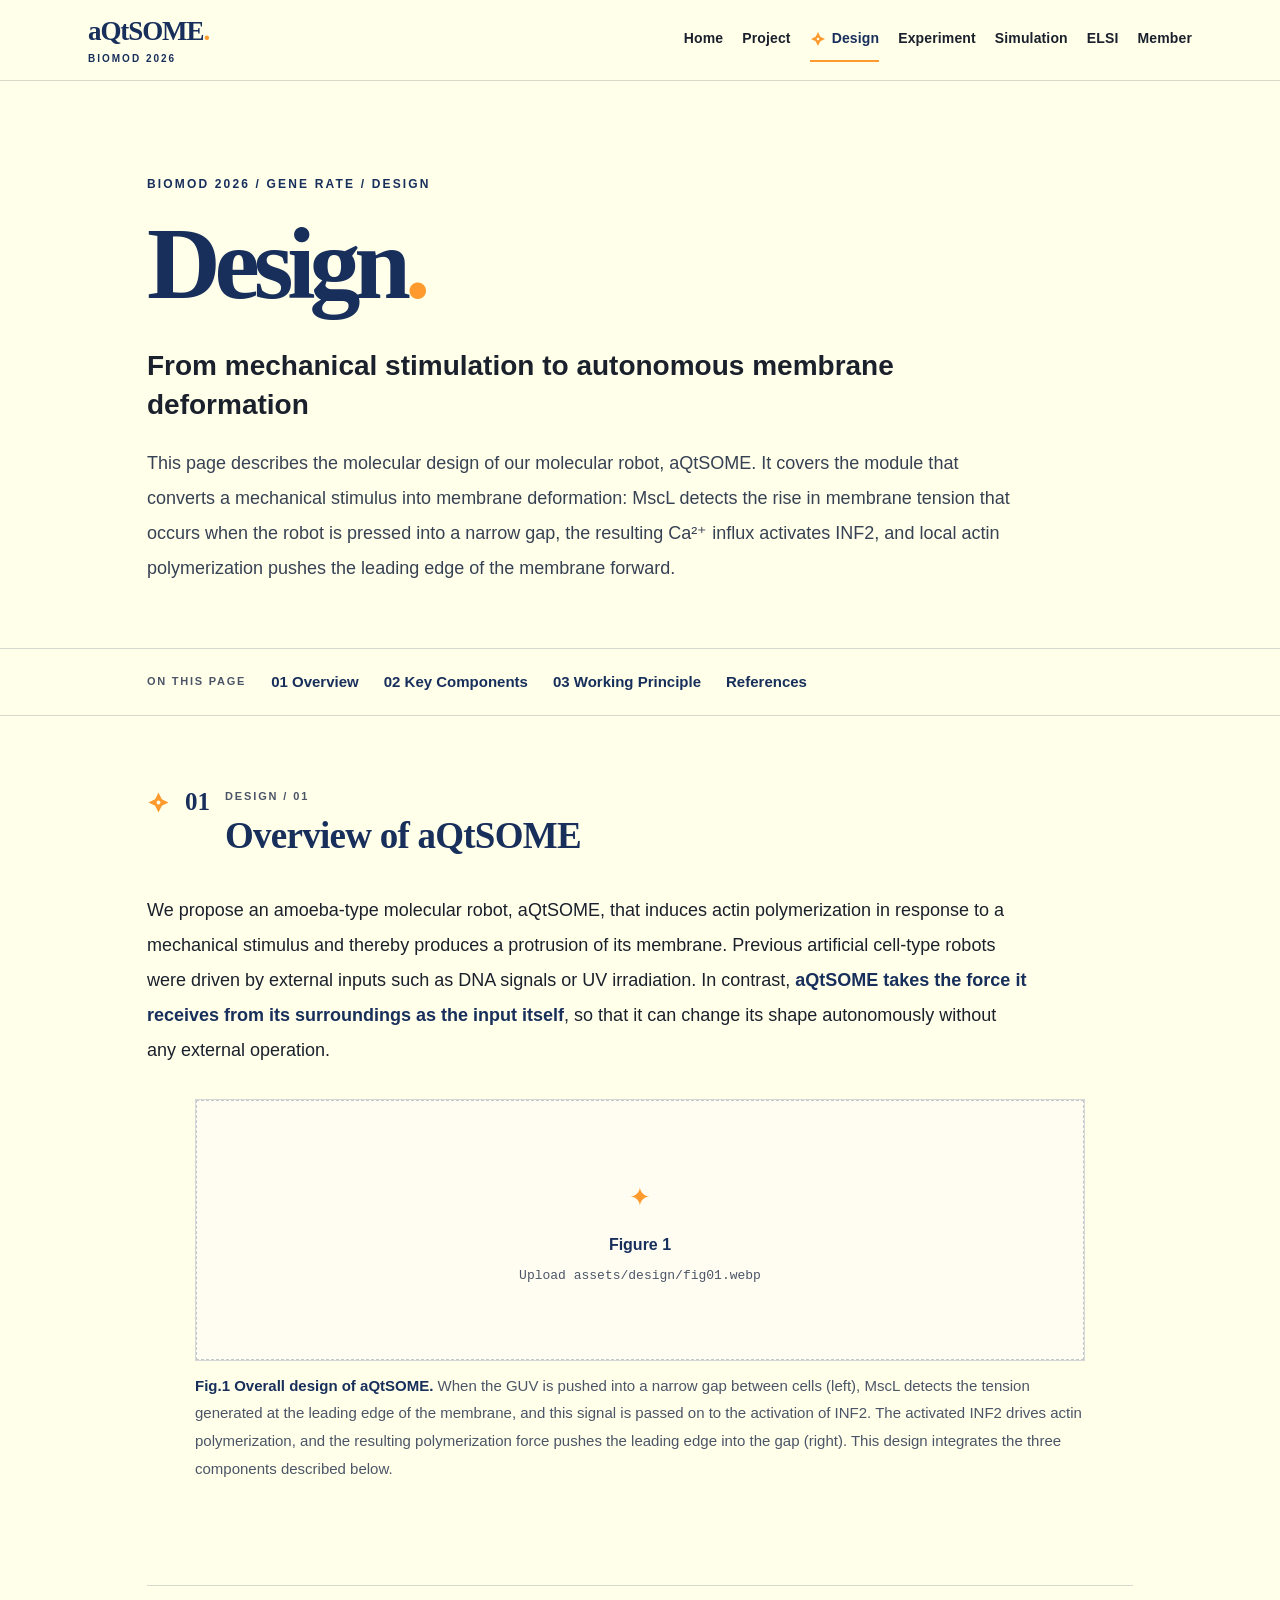
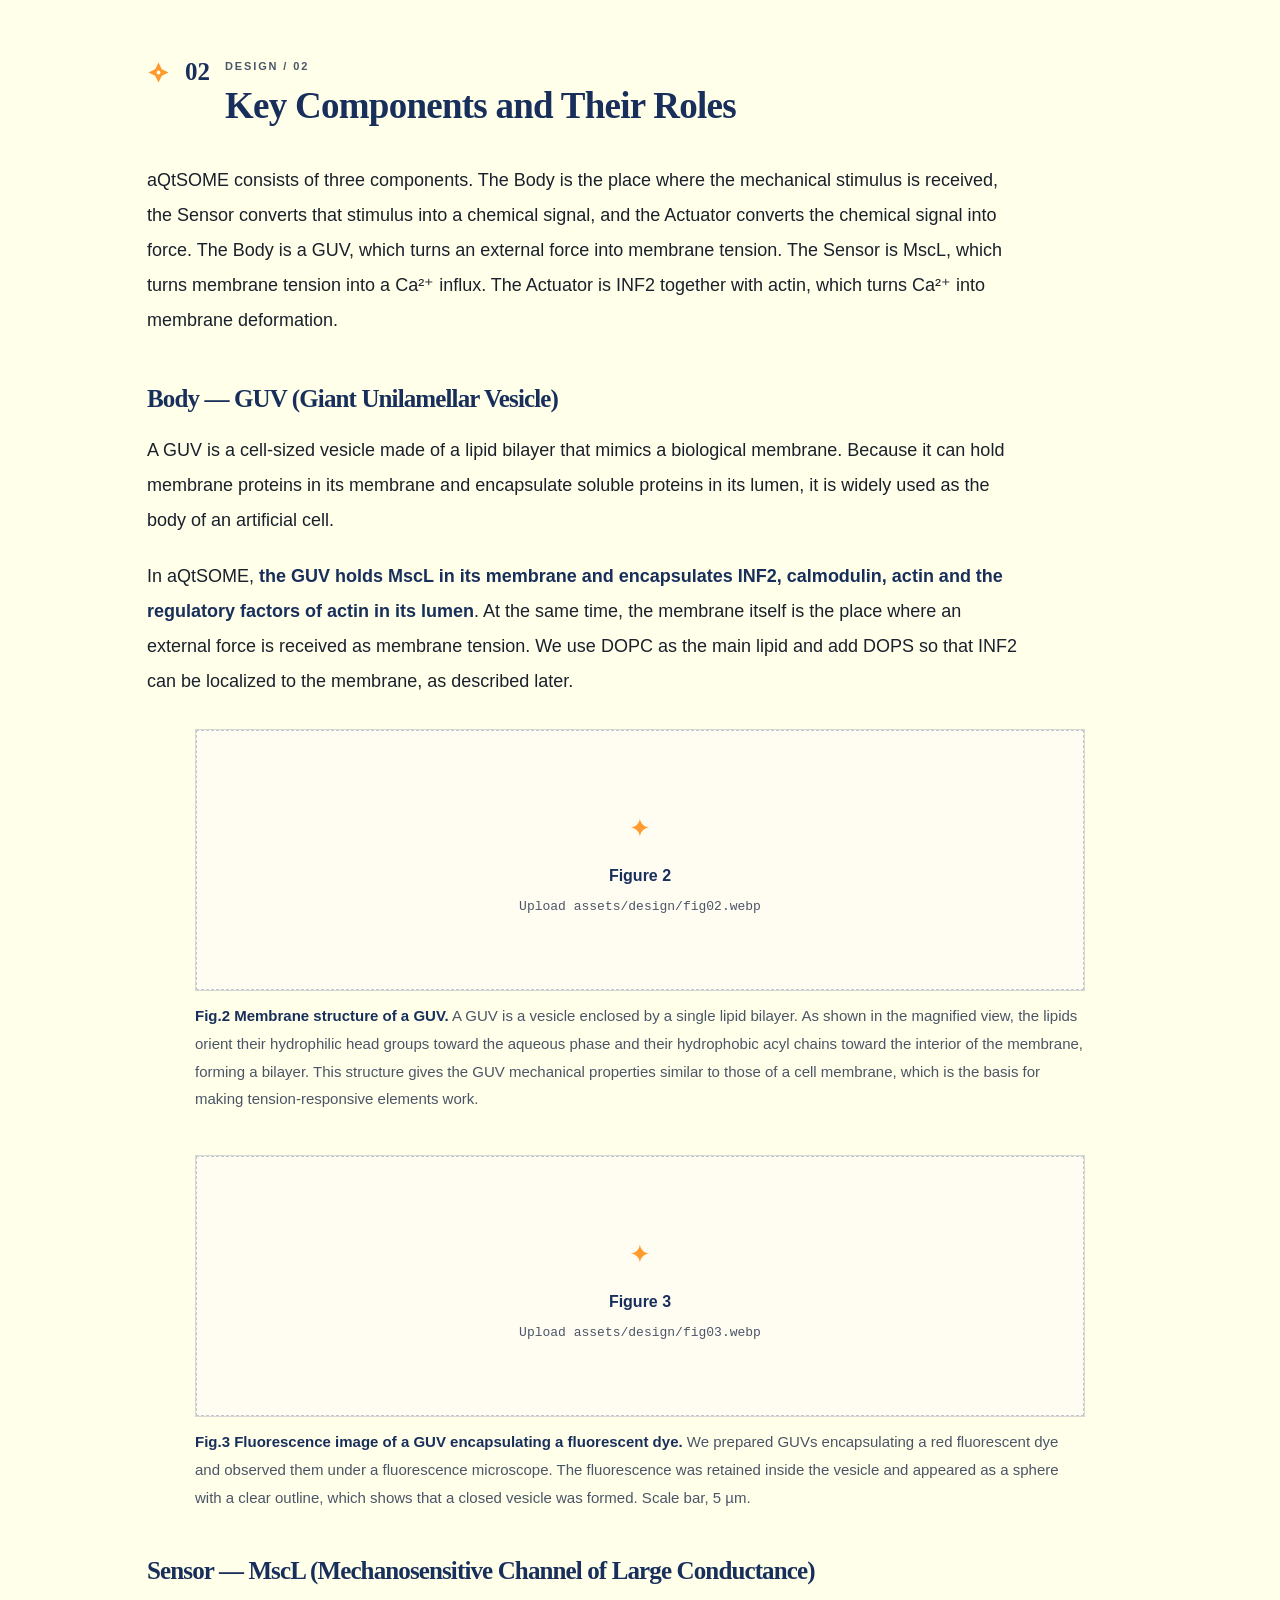
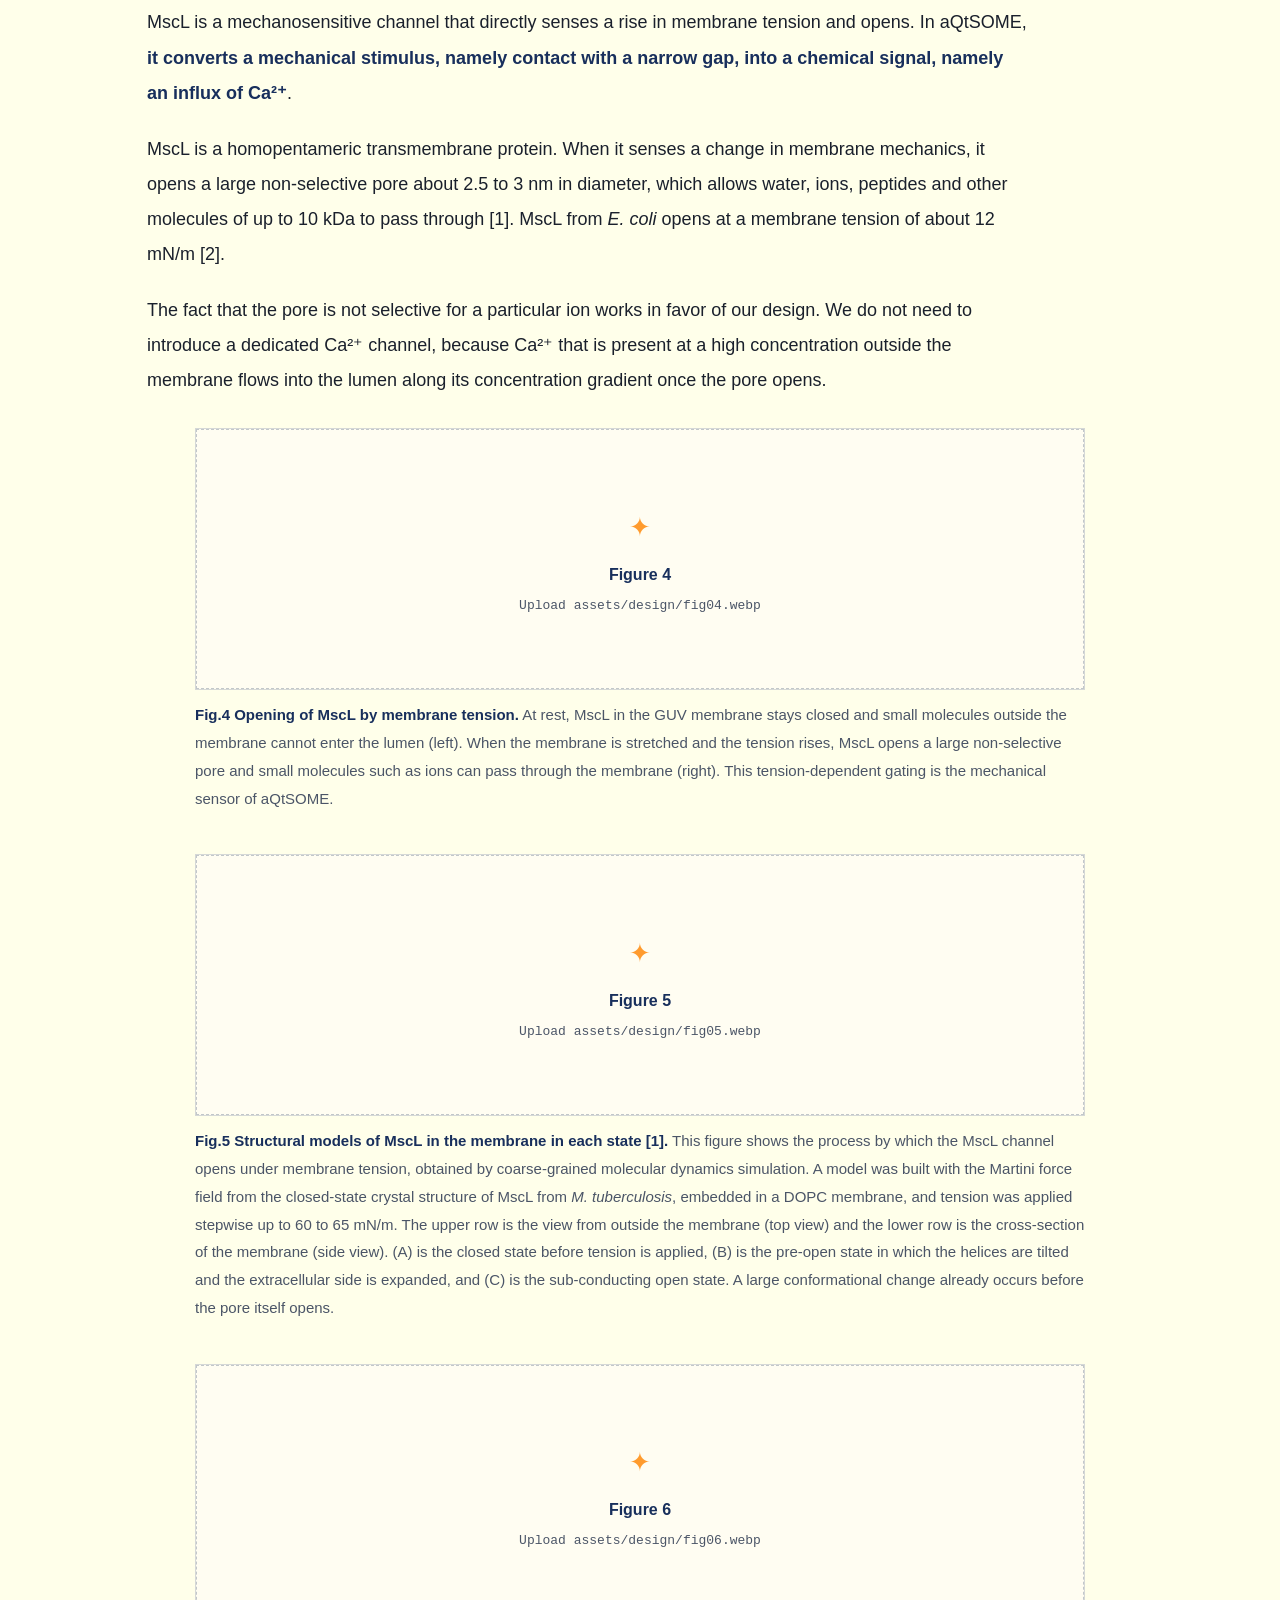
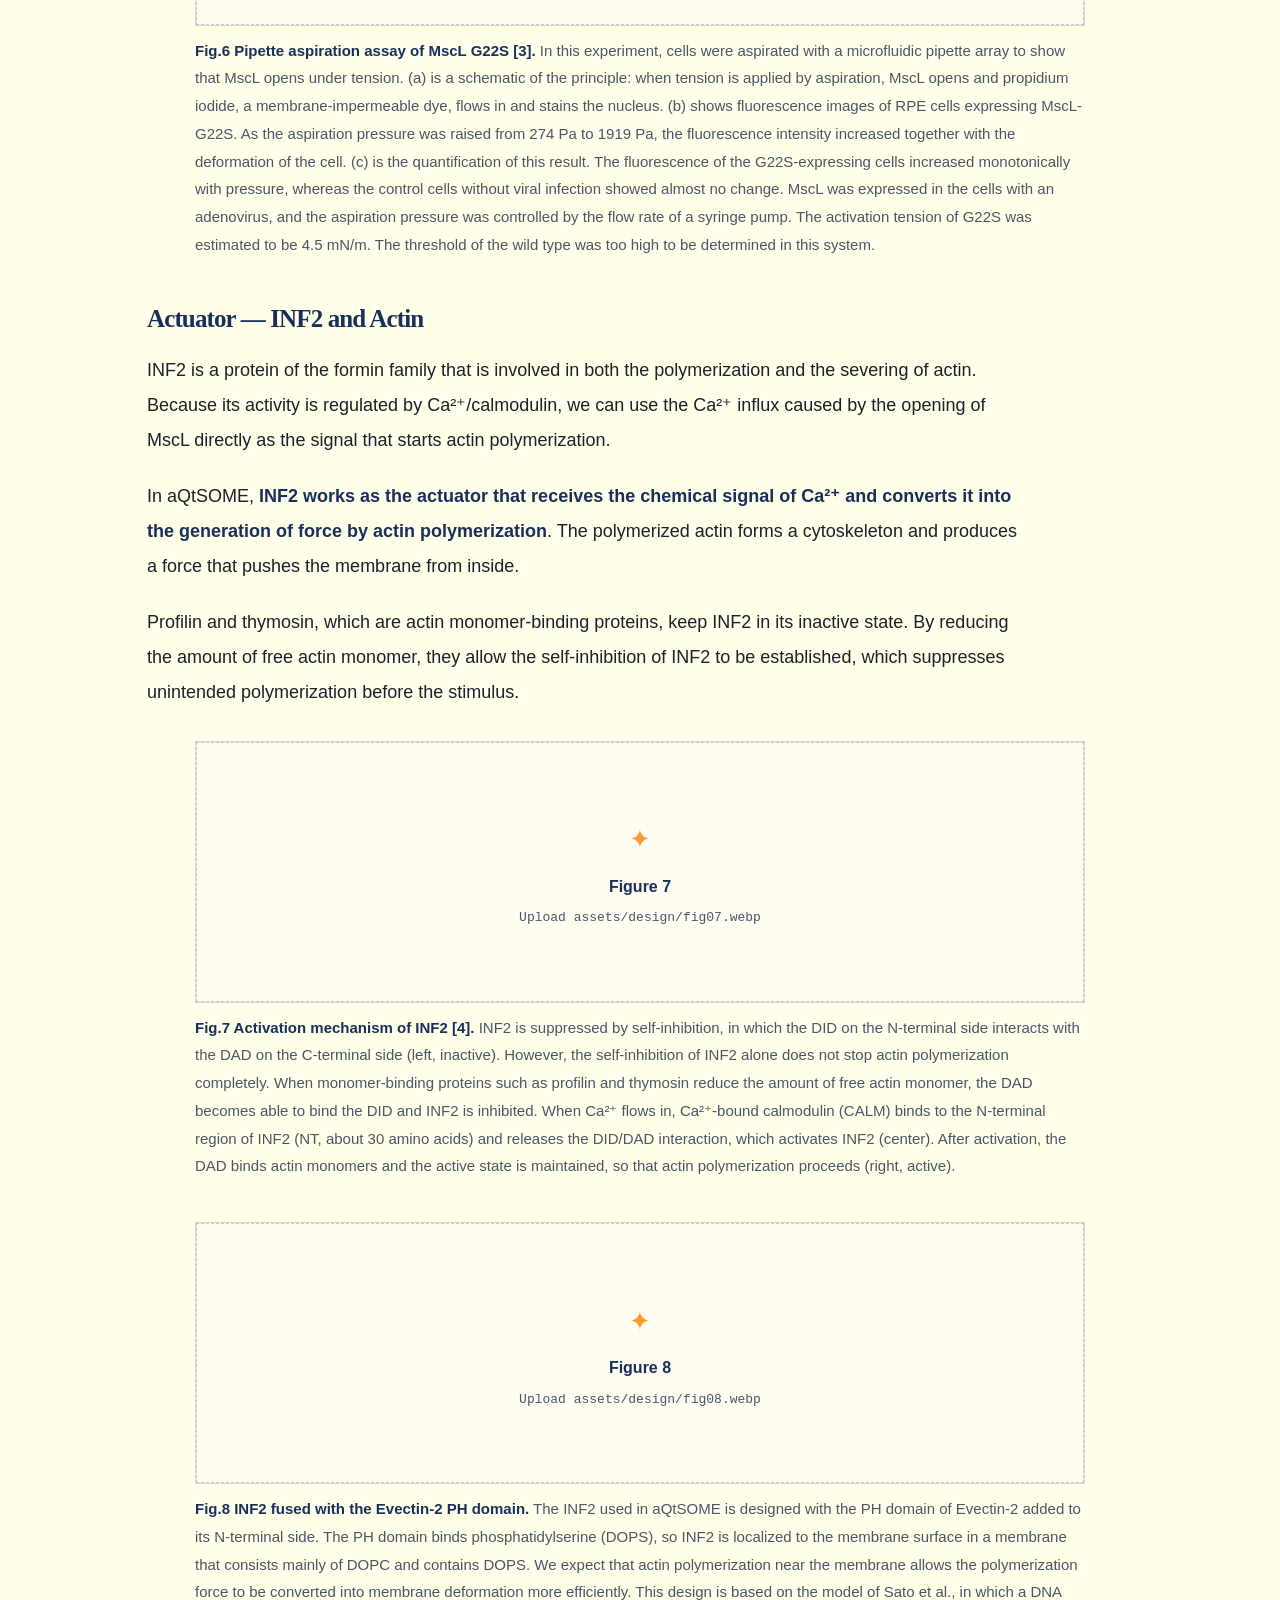
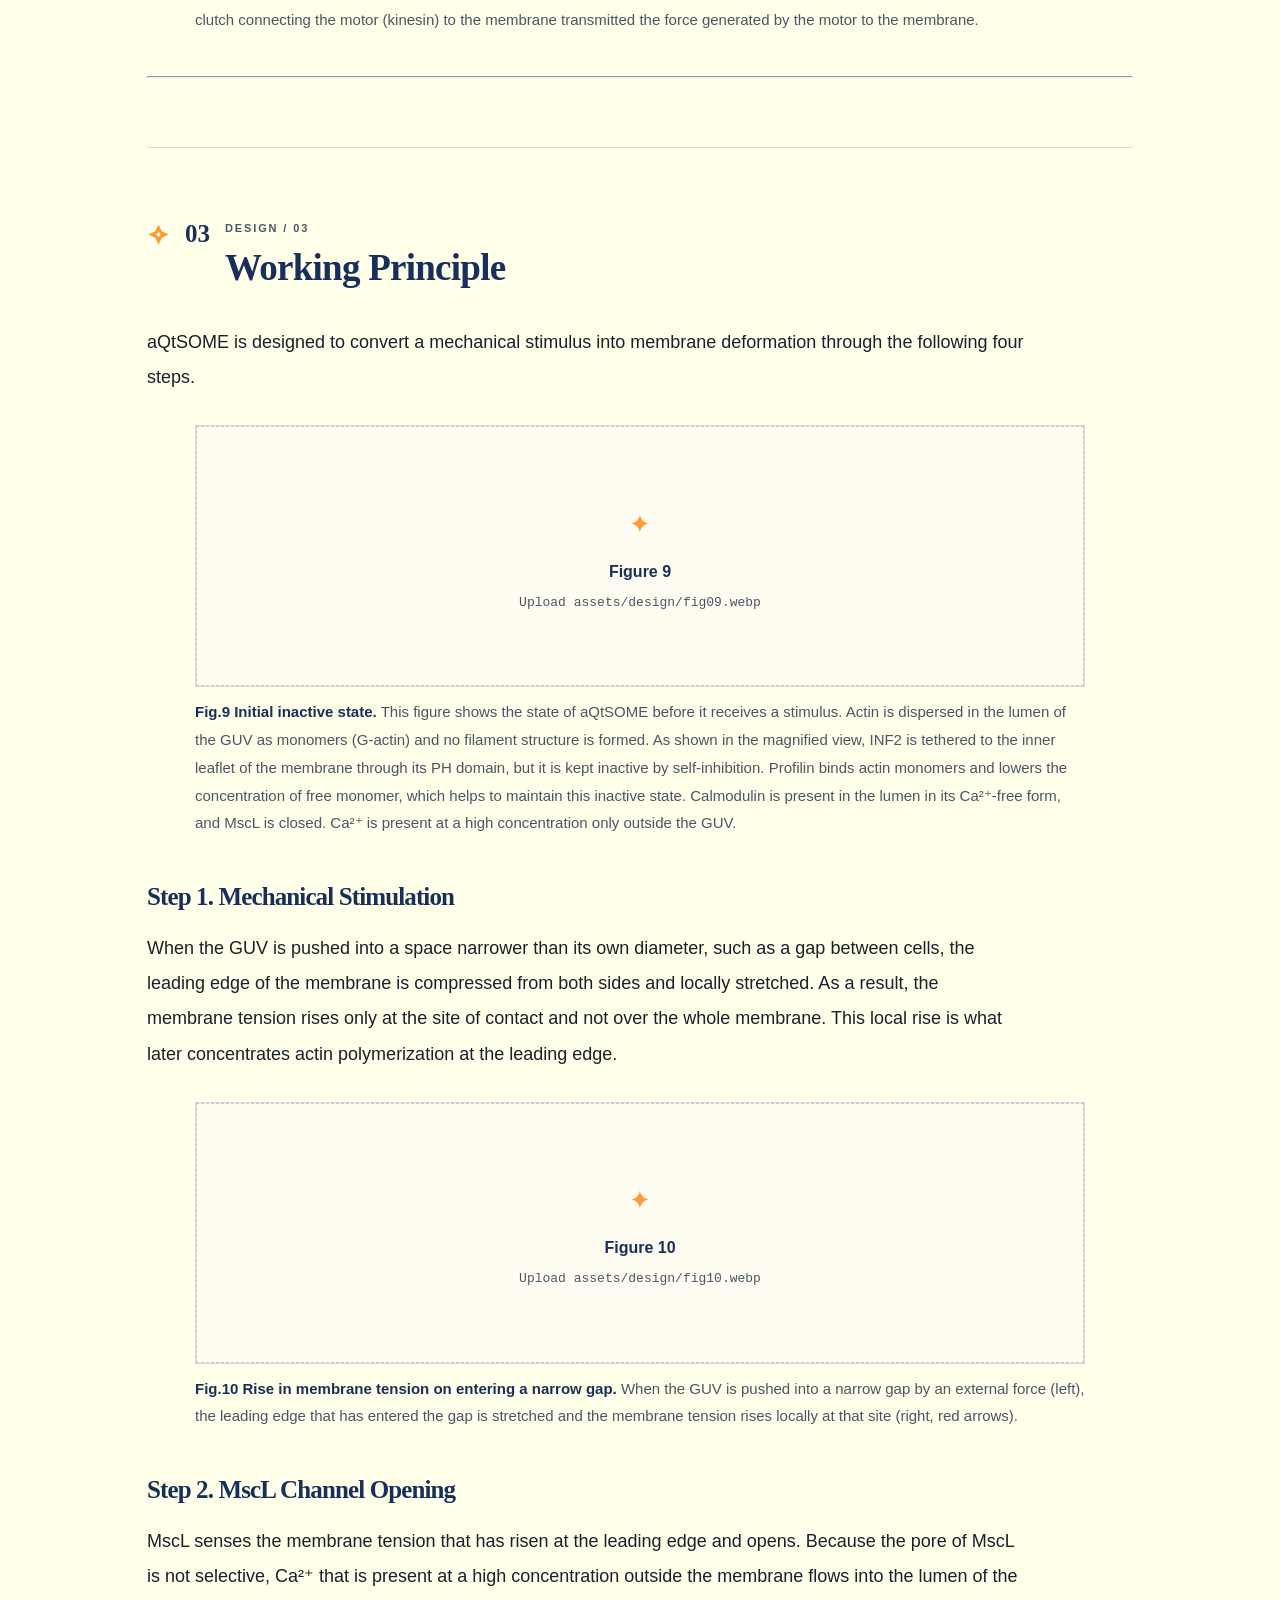
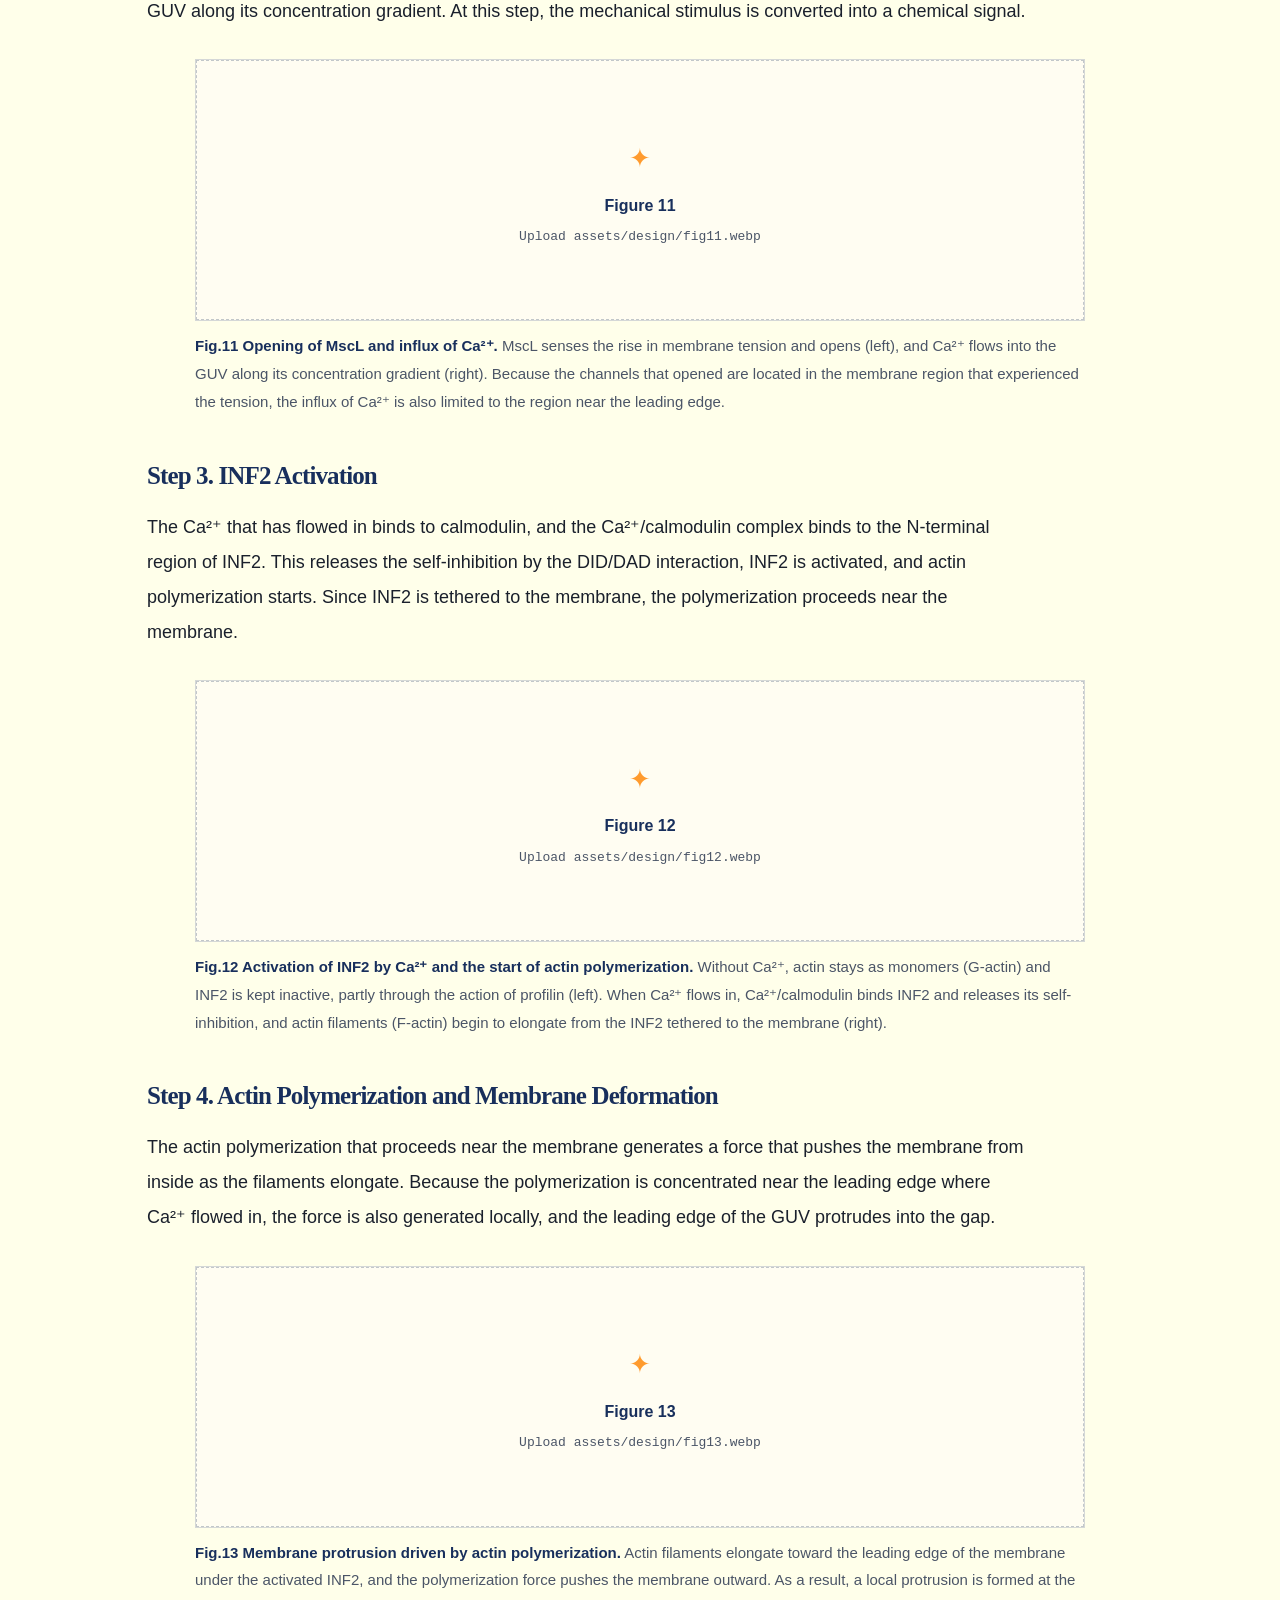
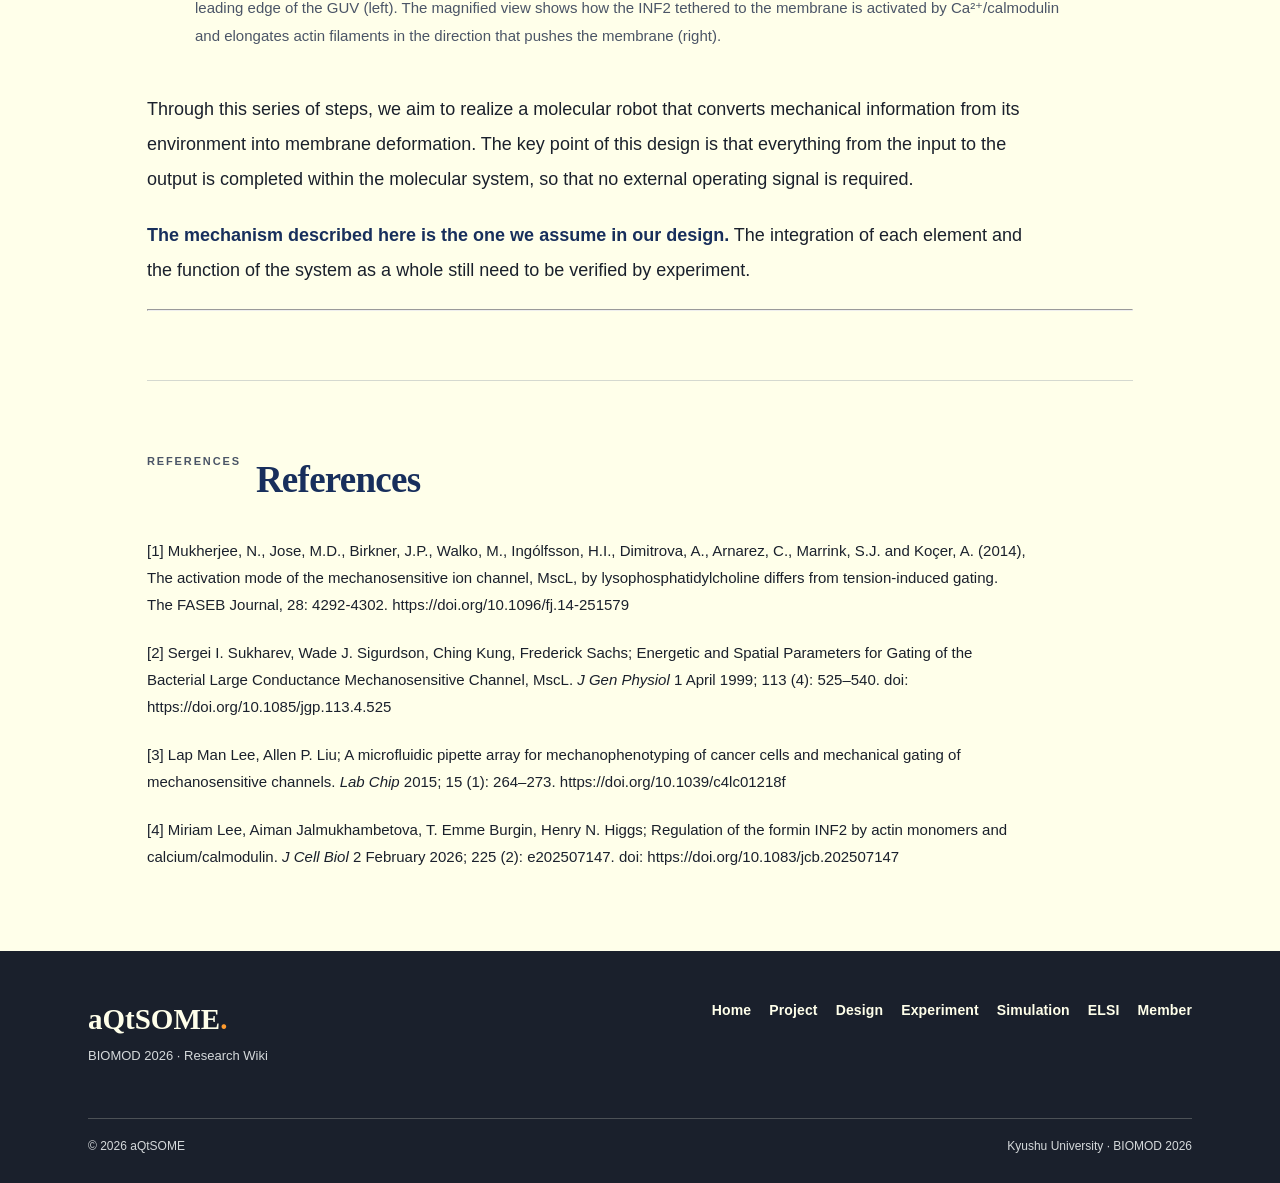
==== design.html @ 96f59180 "Add files via upload" ====
<!DOCTYPE html>

<html lang="en">
<head>
<meta charset="utf-8"/>
<meta content="width=device-width, initial-scale=1" name="viewport"/>
<meta content="Design of aQtSOME, a mechanosensitive amoeba-type molecular robot, aQtSOME BIOMOD 2026." name="description"/>
<title>Design | aQtSOME · BIOMOD 2026</title>
<link href="style.css" rel="stylesheet"/>
<link href="design.css" rel="stylesheet"/>
<script defer="" src="script.js"></script>
<link href="aqs-unify.css" rel="stylesheet"/></head>
<body class="aqs-standard-page">
<a class="skip-link" href="#main">Skip to content</a>
<header class="site-header">
<div class="header-inner">
<a aria-label="aQtSOME トップページ" class="brand aqe-brand" href="index.html">
<img alt="aQtSOME ロゴ" class="aqe-brand-logo" onerror="this.hidden=true;this.nextElementSibling.hidden=false" src="assets/logo.webp"/>
<span class="aqe-brand-fallback" hidden="">aQtSOME<span class="aqe-brand-accent">.</span></span>
<span class="aqe-brand-sub">BIOMOD 2026</span>
</a>
<button aria-controls="main-nav" aria-expanded="false" aria-label="メニューを開く" class="menu-toggle" type="button"><span></span><span></span><span></span></button>
<nav aria-label="Main navigation" class="nav" id="main-nav">
<a href="index.html">Home</a><a href="project.html">Project</a><a aria-current="page" class="active" href="design.html"><svg aria-hidden="true" class="shuriken" height="16" viewbox="0 0 24 24" width="16"><path d="M12 1.5 15.5 8.5 22.5 12 15.5 15.5 12 22.5 8.5 15.5 1.5 12 8.5 8.5Z" fill="currentColor"></path><circle cx="12" cy="12" fill="var(--paper,#ffffea)" r="2"></circle></svg>Design</a><a href="experiment.html">Experiment</a><a href="simulation.html">Simulation</a>
<a href="elsi.html"> ELSI</a><a href="member.html">Member</a>
</nav>
</div>
</header>
<main id="main"><div class="grd-design">
<section class="grd-hero"><div class="grd-shell"><p class="grd-overline">BIOMOD 2026 / GENE RATE / DESIGN</p><h1>Design<span class="grd-dot">.</span></h1><p class="grd-lead">From mechanical stimulation to autonomous membrane deformation</p><div class="grd-summary"><p>This page describes the molecular design of our molecular robot, aQtSOME. It covers the module that converts a mechanical stimulus into membrane deformation: MscL detects the rise in membrane tension that occurs when the robot is pressed into a narrow gap, the resulting Ca²⁺ influx activates INF2, and local actin polymerization pushes the leading edge of the membrane forward.</p>
</div></div></section>
<nav aria-label="On this page" class="grd-toc"><div class="grd-shell grd-toc-inner"><span>ON THIS PAGE</span><a href="#grd-01">01 Overview</a><a href="#grd-02">02 Key Components</a><a href="#grd-03">03 Working Principle</a><a href="#grd-references">References</a></div></nav>
<div class="grd-shell grd-content"><section class="grd-section" id="grd-01"><div class="grd-section-heading"><svg aria-hidden="true" class="grd-shuriken" viewbox="0 0 24 24"><path d="M12 1.5 15.5 8.5 22.5 12 15.5 15.5 12 22.5 8.5 15.5 1.5 12 8.5 8.5Z" fill="currentColor"></path><circle cx="12" cy="12" fill="#ffffea" r="2"></circle></svg><span class="grd-section-number">01</span><div><span class="grd-section-label">DESIGN / 01</span><h2>Overview of aQtSOME</h2></div></div><div class="grd-section-body"><p>We propose an amoeba-type molecular robot, aQtSOME, that induces actin polymerization in response to a mechanical stimulus and thereby produces a protrusion of its membrane. Previous artificial cell-type robots were driven by external inputs such as DNA signals or UV irradiation. In contrast, <strong>aQtSOME takes the force it receives from its surroundings as the input itself</strong>, so that it can change its shape autonomously without any external operation.</p>
<figure class="grd-figure" id="figure-1">
<div class="grd-figure-media"><img alt="Figure 1: Fig.1 Overall design of aQtSOME. When the GUV is pushed into a narrow gap between cells (left), MscL detects the te" hidden="" loading="lazy" onerror="this.hidden=true;this.nextElementSibling.hidden=false" onload="this.hidden=false;this.nextElementSibling.hidden=true" src="assets/design/fig01.webp"/><div class="grd-placeholder"><span aria-hidden="true" class="grd-placeholder-symbol">✦</span><strong>Figure 1</strong><span>Upload assets/design/fig01.webp</span></div></div>
<figcaption><strong>Fig.1 Overall design of aQtSOME.</strong> When the GUV is pushed into a narrow gap between cells (left), MscL detects the tension generated at the leading edge of the membrane, and this signal is passed on to the activation of INF2. The activated INF2 drives actin polymerization, and the resulting polymerization force pushes the leading edge into the gap (right). This design integrates the three components described below.</figcaption>
</figure>
</div></section>
<section class="grd-section" id="grd-02"><div class="grd-section-heading"><svg aria-hidden="true" class="grd-shuriken" viewbox="0 0 24 24"><path d="M12 1.5 15.5 8.5 22.5 12 15.5 15.5 12 22.5 8.5 15.5 1.5 12 8.5 8.5Z" fill="currentColor"></path><circle cx="12" cy="12" fill="#ffffea" r="2"></circle></svg><span class="grd-section-number">02</span><div><span class="grd-section-label">DESIGN / 02</span><h2>Key Components and Their Roles</h2></div></div><div class="grd-section-body"><p>aQtSOME consists of three components. The Body is the place where the mechanical stimulus is received, the Sensor converts that stimulus into a chemical signal, and the Actuator converts the chemical signal into force. The Body is a GUV, which turns an external force into membrane tension. The Sensor is MscL, which turns membrane tension into a Ca²⁺ influx. The Actuator is INF2 together with actin, which turns Ca²⁺ into membrane deformation.</p>
<h3 class="grd-subheading">Body — GUV (Giant Unilamellar Vesicle)</h3>
<p>A GUV is a cell-sized vesicle made of a lipid bilayer that mimics a biological membrane. Because it can hold membrane proteins in its membrane and encapsulate soluble proteins in its lumen, it is widely used as the body of an artificial cell.</p>
<p>In aQtSOME, <strong>the GUV holds MscL in its membrane and encapsulates INF2, calmodulin, actin and the regulatory factors of actin in its lumen</strong>. At the same time, the membrane itself is the place where an external force is received as membrane tension. We use DOPC as the main lipid and add DOPS so that INF2 can be localized to the membrane, as described later.</p>
<figure class="grd-figure" id="figure-2">
<div class="grd-figure-media"><img alt="Figure 2: Fig.2 Membrane structure of a GUV. A GUV is a vesicle enclosed by a single lipid bilayer. As shown in the magnified" hidden="" loading="lazy" onerror="this.hidden=true;this.nextElementSibling.hidden=false" onload="this.hidden=false;this.nextElementSibling.hidden=true" src="assets/design/fig02.webp"/><div class="grd-placeholder"><span aria-hidden="true" class="grd-placeholder-symbol">✦</span><strong>Figure 2</strong><span>Upload assets/design/fig02.webp</span></div></div>
<figcaption><strong>Fig.2 Membrane structure of a GUV.</strong> A GUV is a vesicle enclosed by a single lipid bilayer. As shown in the magnified view, the lipids orient their hydrophilic head groups toward the aqueous phase and their hydrophobic acyl chains toward the interior of the membrane, forming a bilayer. This structure gives the GUV mechanical properties similar to those of a cell membrane, which is the basis for making tension-responsive elements work.</figcaption>
</figure>
<figure class="grd-figure" id="figure-3">
<div class="grd-figure-media"><img alt="Figure 3: Fig.3 Fluorescence image of a GUV encapsulating a fluorescent dye. We prepared GUVs encapsulating a red fluorescent" hidden="" loading="lazy" onerror="this.hidden=true;this.nextElementSibling.hidden=false" onload="this.hidden=false;this.nextElementSibling.hidden=true" src="assets/design/fig03.webp"/><div class="grd-placeholder"><span aria-hidden="true" class="grd-placeholder-symbol">✦</span><strong>Figure 3</strong><span>Upload assets/design/fig03.webp</span></div></div>
<figcaption><strong>Fig.3 Fluorescence image of a GUV encapsulating a fluorescent dye.</strong> We prepared GUVs encapsulating a red fluorescent dye and observed them under a fluorescence microscope. The fluorescence was retained inside the vesicle and appeared as a sphere with a clear outline, which shows that a closed vesicle was formed. Scale bar, 5 µm.</figcaption>
</figure>
<h3 class="grd-subheading">Sensor — MscL (Mechanosensitive Channel of Large Conductance)</h3>
<p>MscL is a mechanosensitive channel that directly senses a rise in membrane tension and opens. In aQtSOME, <strong>it converts a mechanical stimulus, namely contact with a narrow gap, into a chemical signal, namely an influx of Ca²⁺</strong>.</p>
<p>MscL is a homopentameric transmembrane protein. When it senses a change in membrane mechanics, it opens a large non-selective pore about 2.5 to 3 nm in diameter, which allows water, ions, peptides and other molecules of up to 10 kDa to pass through [1]. MscL from <em>E. coli</em> opens at a membrane tension of about 12 mN/m [2].</p>
<p>The fact that the pore is not selective for a particular ion works in favor of our design. We do not need to introduce a dedicated Ca²⁺ channel, because Ca²⁺ that is present at a high concentration outside the membrane flows into the lumen along its concentration gradient once the pore opens.</p>
<figure class="grd-figure" id="figure-4">
<div class="grd-figure-media"><img alt="Figure 4: Fig.4 Opening of MscL by membrane tension. At rest, MscL in the GUV membrane stays closed and small molecules outsi" hidden="" loading="lazy" onerror="this.hidden=true;this.nextElementSibling.hidden=false" onload="this.hidden=false;this.nextElementSibling.hidden=true" src="assets/design/fig04.webp"/><div class="grd-placeholder"><span aria-hidden="true" class="grd-placeholder-symbol">✦</span><strong>Figure 4</strong><span>Upload assets/design/fig04.webp</span></div></div>
<figcaption><strong>Fig.4 Opening of MscL by membrane tension.</strong> At rest, MscL in the GUV membrane stays closed and small molecules outside the membrane cannot enter the lumen (left). When the membrane is stretched and the tension rises, MscL opens a large non-selective pore and small molecules such as ions can pass through the membrane (right). This tension-dependent gating is the mechanical sensor of aQtSOME.</figcaption>
</figure>
<figure class="grd-figure" id="figure-5">
<div class="grd-figure-media"><img alt="Figure 5: Fig.5 Structural models of MscL in the membrane in each state . This figure shows the process by which the MscL cha" hidden="" loading="lazy" onerror="this.hidden=true;this.nextElementSibling.hidden=false" onload="this.hidden=false;this.nextElementSibling.hidden=true" src="assets/design/fig05.webp"/><div class="grd-placeholder"><span aria-hidden="true" class="grd-placeholder-symbol">✦</span><strong>Figure 5</strong><span>Upload assets/design/fig05.webp</span></div></div>
<figcaption><strong>Fig.5 Structural models of MscL in the membrane in each state [1].</strong> This figure shows the process by which the MscL channel opens under membrane tension, obtained by coarse-grained molecular dynamics simulation. A model was built with the Martini force field from the closed-state crystal structure of MscL from <em>M. tuberculosis</em>, embedded in a DOPC membrane, and tension was applied stepwise up to 60 to 65 mN/m. The upper row is the view from outside the membrane (top view) and the lower row is the cross-section of the membrane (side view). (A) is the closed state before tension is applied, (B) is the pre-open state in which the helices are tilted and the extracellular side is expanded, and (C) is the sub-conducting open state. A large conformational change already occurs before the pore itself opens.</figcaption>
</figure>
<figure class="grd-figure" id="figure-6">
<div class="grd-figure-media"><img alt="Figure 6: Fig.6 Pipette aspiration assay of MscL G22S . In this experiment, cells were aspirated with a microfluidic pipette " hidden="" loading="lazy" onerror="this.hidden=true;this.nextElementSibling.hidden=false" onload="this.hidden=false;this.nextElementSibling.hidden=true" src="assets/design/fig06.webp"/><div class="grd-placeholder"><span aria-hidden="true" class="grd-placeholder-symbol">✦</span><strong>Figure 6</strong><span>Upload assets/design/fig06.webp</span></div></div>
<figcaption><strong>Fig.6 Pipette aspiration assay of MscL G22S [3].</strong> In this experiment, cells were aspirated with a microfluidic pipette array to show that MscL opens under tension. (a) is a schematic of the principle: when tension is applied by aspiration, MscL opens and propidium iodide, a membrane-impermeable dye, flows in and stains the nucleus. (b) shows fluorescence images of RPE cells expressing MscL-G22S. As the aspiration pressure was raised from 274 Pa to 1919 Pa, the fluorescence intensity increased together with the deformation of the cell. (c) is the quantification of this result. The fluorescence of the G22S-expressing cells increased monotonically with pressure, whereas the control cells without viral infection showed almost no change. MscL was expressed in the cells with an adenovirus, and the aspiration pressure was controlled by the flow rate of a syringe pump. The activation tension of G22S was estimated to be 4.5 mN/m. The threshold of the wild type was too high to be determined in this system.</figcaption>
</figure>
<h3 class="grd-subheading">Actuator — INF2 and Actin</h3>
<p>INF2 is a protein of the formin family that is involved in both the polymerization and the severing of actin. Because its activity is regulated by Ca²⁺/calmodulin, we can use the Ca²⁺ influx caused by the opening of MscL directly as the signal that starts actin polymerization.</p>
<p>In aQtSOME, <strong>INF2 works as the actuator that receives the chemical signal of Ca²⁺ and converts it into the generation of force by actin polymerization</strong>. The polymerized actin forms a cytoskeleton and produces a force that pushes the membrane from inside.</p>
<p>Profilin and thymosin, which are actin monomer-binding proteins, keep INF2 in its inactive state. By reducing the amount of free actin monomer, they allow the self-inhibition of INF2 to be established, which suppresses unintended polymerization before the stimulus.</p>
<figure class="grd-figure" id="figure-7">
<div class="grd-figure-media"><img alt="Figure 7: Fig.7 Activation mechanism of INF2 . INF2 is suppressed by self-inhibition, in which the DID on the N-terminal side" hidden="" loading="lazy" onerror="this.hidden=true;this.nextElementSibling.hidden=false" onload="this.hidden=false;this.nextElementSibling.hidden=true" src="assets/design/fig07.webp"/><div class="grd-placeholder"><span aria-hidden="true" class="grd-placeholder-symbol">✦</span><strong>Figure 7</strong><span>Upload assets/design/fig07.webp</span></div></div>
<figcaption><strong>Fig.7 Activation mechanism of INF2 [4].</strong> INF2 is suppressed by self-inhibition, in which the DID on the N-terminal side interacts with the DAD on the C-terminal side (left, inactive). However, the self-inhibition of INF2 alone does not stop actin polymerization completely. When monomer-binding proteins such as profilin and thymosin reduce the amount of free actin monomer, the DAD becomes able to bind the DID and INF2 is inhibited. When Ca²⁺ flows in, Ca²⁺-bound calmodulin (CALM) binds to the N-terminal region of INF2 (NT, about 30 amino acids) and releases the DID/DAD interaction, which activates INF2 (center). After activation, the DAD binds actin monomers and the active state is maintained, so that actin polymerization proceeds (right, active).</figcaption>
</figure>
<figure class="grd-figure" id="figure-8">
<div class="grd-figure-media"><img alt="Figure 8: Fig.8 INF2 fused with the Evectin-2 PH domain. The INF2 used in aQtSOME is designed with the PH domain of Evectin-2" hidden="" loading="lazy" onerror="this.hidden=true;this.nextElementSibling.hidden=false" onload="this.hidden=false;this.nextElementSibling.hidden=true" src="assets/design/fig08.webp"/><div class="grd-placeholder"><span aria-hidden="true" class="grd-placeholder-symbol">✦</span><strong>Figure 8</strong><span>Upload assets/design/fig08.webp</span></div></div>
<figcaption><strong>Fig.8 INF2 fused with the Evectin-2 PH domain.</strong> The INF2 used in aQtSOME is designed with the PH domain of Evectin-2 added to its N-terminal side. The PH domain binds phosphatidylserine (DOPS), so INF2 is localized to the membrane surface in a membrane that consists mainly of DOPC and contains DOPS. We expect that actin polymerization near the membrane allows the polymerization force to be converted into membrane deformation more efficiently. This design is based on the model of Sato et al., in which a DNA clutch connecting the motor (kinesin) to the membrane transmitted the force generated by the motor to the membrane.</figcaption>
</figure>
<hr/>
</div></section>
<section class="grd-section" id="grd-03"><div class="grd-section-heading"><svg aria-hidden="true" class="grd-shuriken" viewbox="0 0 24 24"><path d="M12 1.5 15.5 8.5 22.5 12 15.5 15.5 12 22.5 8.5 15.5 1.5 12 8.5 8.5Z" fill="currentColor"></path><circle cx="12" cy="12" fill="#ffffea" r="2"></circle></svg><span class="grd-section-number">03</span><div><span class="grd-section-label">DESIGN / 03</span><h2>Working Principle</h2></div></div><div class="grd-section-body"><p>aQtSOME is designed to convert a mechanical stimulus into membrane deformation through the following four steps.</p>
<figure class="grd-figure" id="figure-9">
<div class="grd-figure-media"><img alt="Figure 9: Fig.9 Initial inactive state. This figure shows the state of aQtSOME before it receives a stimulus. Actin is disper" hidden="" loading="lazy" onerror="this.hidden=true;this.nextElementSibling.hidden=false" onload="this.hidden=false;this.nextElementSibling.hidden=true" src="assets/design/fig09.webp"/><div class="grd-placeholder"><span aria-hidden="true" class="grd-placeholder-symbol">✦</span><strong>Figure 9</strong><span>Upload assets/design/fig09.webp</span></div></div>
<figcaption><strong>Fig.9 Initial inactive state.</strong> This figure shows the state of aQtSOME before it receives a stimulus. Actin is dispersed in the lumen of the GUV as monomers (G-actin) and no filament structure is formed. As shown in the magnified view, INF2 is tethered to the inner leaflet of the membrane through its PH domain, but it is kept inactive by self-inhibition. Profilin binds actin monomers and lowers the concentration of free monomer, which helps to maintain this inactive state. Calmodulin is present in the lumen in its Ca²⁺-free form, and MscL is closed. Ca²⁺ is present at a high concentration only outside the GUV.</figcaption>
</figure>
<h2 class="grd-component-heading">Step 1. Mechanical Stimulation</h2>
<p>When the GUV is pushed into a space narrower than its own diameter, such as a gap between cells, the leading edge of the membrane is compressed from both sides and locally stretched. As a result, the membrane tension rises only at the site of contact and not over the whole membrane. This local rise is what later concentrates actin polymerization at the leading edge.</p>
<figure class="grd-figure" id="figure-10">
<div class="grd-figure-media"><img alt="Figure 10: Fig.10 Rise in membrane tension on entering a narrow gap. When the GUV is pushed into a narrow gap by an external f" hidden="" loading="lazy" onerror="this.hidden=true;this.nextElementSibling.hidden=false" onload="this.hidden=false;this.nextElementSibling.hidden=true" src="assets/design/fig10.webp"/><div class="grd-placeholder"><span aria-hidden="true" class="grd-placeholder-symbol">✦</span><strong>Figure 10</strong><span>Upload assets/design/fig10.webp</span></div></div>
<figcaption><strong>Fig.10 Rise in membrane tension on entering a narrow gap.</strong> When the GUV is pushed into a narrow gap by an external force (left), the leading edge that has entered the gap is stretched and the membrane tension rises locally at that site (right, red arrows).</figcaption>
</figure>
<h2 class="grd-component-heading">Step 2. MscL Channel Opening</h2>
<p>MscL senses the membrane tension that has risen at the leading edge and opens. Because the pore of MscL is not selective, Ca²⁺ that is present at a high concentration outside the membrane flows into the lumen of the GUV along its concentration gradient. At this step, the mechanical stimulus is converted into a chemical signal.</p>
<figure class="grd-figure" id="figure-11">
<div class="grd-figure-media"><img alt="Figure 11: Fig.11 Opening of MscL and influx of Ca²⁺. MscL senses the rise in membrane tension and opens (left), and Ca²⁺ flow" hidden="" loading="lazy" onerror="this.hidden=true;this.nextElementSibling.hidden=false" onload="this.hidden=false;this.nextElementSibling.hidden=true" src="assets/design/fig11.webp"/><div class="grd-placeholder"><span aria-hidden="true" class="grd-placeholder-symbol">✦</span><strong>Figure 11</strong><span>Upload assets/design/fig11.webp</span></div></div>
<figcaption><strong>Fig.11 Opening of MscL and influx of Ca²⁺.</strong> MscL senses the rise in membrane tension and opens (left), and Ca²⁺ flows into the GUV along its concentration gradient (right). Because the channels that opened are located in the membrane region that experienced the tension, the influx of Ca²⁺ is also limited to the region near the leading edge.</figcaption>
</figure>
<h2 class="grd-component-heading">Step 3. INF2 Activation</h2>
<p>The Ca²⁺ that has flowed in binds to calmodulin, and the Ca²⁺/calmodulin complex binds to the N-terminal region of INF2. This releases the self-inhibition by the DID/DAD interaction, INF2 is activated, and actin polymerization starts. Since INF2 is tethered to the membrane, the polymerization proceeds near the membrane.</p>
<figure class="grd-figure" id="figure-12">
<div class="grd-figure-media"><img alt="Figure 12: Fig.12 Activation of INF2 by Ca²⁺ and the start of actin polymerization. Without Ca²⁺, actin stays as monomers (G-a" hidden="" loading="lazy" onerror="this.hidden=true;this.nextElementSibling.hidden=false" onload="this.hidden=false;this.nextElementSibling.hidden=true" src="assets/design/fig12.webp"/><div class="grd-placeholder"><span aria-hidden="true" class="grd-placeholder-symbol">✦</span><strong>Figure 12</strong><span>Upload assets/design/fig12.webp</span></div></div>
<figcaption><strong>Fig.12 Activation of INF2 by Ca²⁺ and the start of actin polymerization.</strong> Without Ca²⁺, actin stays as monomers (G-actin) and INF2 is kept inactive, partly through the action of profilin (left). When Ca²⁺ flows in, Ca²⁺/calmodulin binds INF2 and releases its self-inhibition, and actin filaments (F-actin) begin to elongate from the INF2 tethered to the membrane (right).</figcaption>
</figure>
<h2 class="grd-component-heading">Step 4. Actin Polymerization and Membrane Deformation</h2>
<p>The actin polymerization that proceeds near the membrane generates a force that pushes the membrane from inside as the filaments elongate. Because the polymerization is concentrated near the leading edge where Ca²⁺ flowed in, the force is also generated locally, and the leading edge of the GUV protrudes into the gap.</p>
<figure class="grd-figure" id="figure-13">
<div class="grd-figure-media"><img alt="Figure 13: Fig.13 Membrane protrusion driven by actin polymerization. Actin filaments elongate toward the leading edge of the " hidden="" loading="lazy" onerror="this.hidden=true;this.nextElementSibling.hidden=false" onload="this.hidden=false;this.nextElementSibling.hidden=true" src="assets/design/fig13.webp"/><div class="grd-placeholder"><span aria-hidden="true" class="grd-placeholder-symbol">✦</span><strong>Figure 13</strong><span>Upload assets/design/fig13.webp</span></div></div>
<figcaption><strong>Fig.13 Membrane protrusion driven by actin polymerization.</strong> Actin filaments elongate toward the leading edge of the membrane under the activated INF2, and the polymerization force pushes the membrane outward. As a result, a local protrusion is formed at the leading edge of the GUV (left). The magnified view shows how the INF2 tethered to the membrane is activated by Ca²⁺/calmodulin and elongates actin filaments in the direction that pushes the membrane (right).</figcaption>
</figure>
<p>Through this series of steps, we aim to realize a molecular robot that converts mechanical information from its environment into membrane deformation. The key point of this design is that everything from the input to the output is completed within the molecular system, so that no external operating signal is required.</p>
<p><strong>The mechanism described here is the one we assume in our design.</strong> The integration of each element and the function of the system as a whole still need to be verified by experiment.</p>
<hr/>
</div></section>
<section class="grd-section" id="grd-references"><div class="grd-section-heading"><span class="grd-section-label">REFERENCES</span><h2>References</h2></div><div class="grd-section-body"><p>[1] Mukherjee, N., Jose, M.D., Birkner, J.P., Walko, M., Ingólfsson, H.I., Dimitrova, A., Arnarez, C., Marrink, S.J. and Koçer, A. (2014), The activation mode of the mechanosensitive ion channel, MscL, by lysophosphatidylcholine differs from tension-induced gating. The FASEB Journal, 28: 4292-4302. https://doi.org/10.1096/fj.14-251579</p>
<p>[2] Sergei I. Sukharev, Wade J. Sigurdson, Ching Kung, Frederick Sachs; Energetic and Spatial Parameters for Gating of the Bacterial Large Conductance Mechanosensitive Channel, MscL. <em>J Gen Physiol</em> 1 April 1999; 113 (4): 525–540. doi: https://doi.org/10.1085/jgp.113.4.525</p>
<p>[3] Lap Man Lee, Allen P. Liu; A microfluidic pipette array for mechanophenotyping of cancer cells and mechanical gating of mechanosensitive channels. <em>Lab Chip</em> 2015; 15 (1): 264–273. https://doi.org/10.1039/c4lc01218f</p>
<p>[4] Miriam Lee, Aiman Jalmukhambetova, T. Emme Burgin, Henry N. Higgs; Regulation of the formin INF2 by actin monomers and calcium/calmodulin. <em>J Cell Biol</em> 2 February 2026; 225 (2): e202507147. doi: https://doi.org/10.1083/jcb.202507147</p>
</div></section></div></div></main>
<footer class="site-footer"><div class="footer-inner"><div class="footer-top">
<div class="aqe-footer-identity"><a aria-label="aQtSOME トップページ" class="aqe-footer-logo" href="index.html"><img alt="aQtSOME ロゴ" onerror="this.hidden=true;this.nextElementSibling.hidden=false" src="assets/logo.webp"/><span class="aqe-footer-fallback" hidden="">aQtSOME<span>.</span></span></a><p>BIOMOD 2026 · Research Wiki</p></div>
<nav aria-label="Footer navigation" class="footer-nav"><a href="index.html">Home</a><a href="project.html">Project</a><a aria-current="page" href="design.html">Design</a><a href="experiment.html">Experiment</a><a href="simulation.html">Simulation</a><a href="elsi.html">ELSI</a><a href="member.html">Member</a></nav>
</div><div class="footer-bottom"><span>© 2026 aQtSOME</span><span>Kyushu University · BIOMOD 2026</span></div></div></footer>
</body>
</html>
---- style.css ----
/* Gene Rate BIOMOD 2026 — edit these four brand colors to restyle all pages */
:root{--navy:#182f5c;--ink:#1a202c;--orange:#ff9b2e;--paper:#ffffea;--line:rgba(26,32,44,.17);--muted:#4f5664;--max:1160px}
*{box-sizing:border-box}html{scroll-behavior:smooth}body{margin:0;background:var(--paper);color:var(--ink);font-family:Arial,"Hiragino Kaku Gothic ProN","Noto Sans JP",Meiryo,sans-serif;font-size:17px;line-height:1.8;-webkit-font-smoothing:antialiased}a{color:inherit}a:focus-visible,button:focus-visible{outline:3px solid var(--orange);outline-offset:4px}.skip-link{position:absolute;top:-100px;left:12px;padding:8px 14px;background:var(--navy);color:var(--paper);z-index:200}.skip-link:focus{top:12px}
.site-header{position:sticky;top:0;z-index:100;background:rgba(255,255,234,.97);border-bottom:1px solid var(--line);backdrop-filter:blur(12px)}.header-inner{max-width:var(--max);margin:auto;padding:14px 28px;display:flex;align-items:center;justify-content:space-between;gap:25px}.brand{display:flex;flex-direction:column;line-height:1.12;text-decoration:none;flex-shrink:0}.brand-name,.footer-brand{font-family:Georgia,"Yu Mincho",serif;font-size:29px;letter-spacing:-.04em;font-weight:700}.brand-sub{font-size:10px;letter-spacing:.21em;color:var(--navy);margin-top:5px;font-weight:700}.period{color:var(--orange)}.nav{display:flex;align-items:center;gap:19px;flex-wrap:wrap}.nav a{display:inline-flex;gap:6px;align-items:center;text-decoration:none;font-size:13px;font-weight:700;color:var(--ink);padding:7px 0;border-bottom:2px solid transparent;white-space:nowrap}.nav a:hover,.nav a.active{border-color:var(--orange);color:var(--navy)}.shuriken{display:inline-block;vertical-align:middle;flex-shrink:0;color:var(--orange)}.menu-toggle{display:none;cursor:pointer;border:0;background:transparent;padding:8px}.menu-toggle span{display:block;width:23px;height:2px;margin:5px 0;background:var(--ink)}
.hero,.page-hero{position:relative;isolation:isolate;max-width:var(--max);margin:0 auto;overflow:hidden;padding:104px 28px 115px}.hero{min-height:570px}.eyebrow{display:flex;align-items:center;gap:16px;font-size:12px;letter-spacing:.23em;font-weight:800;color:var(--navy);text-transform:uppercase}.hairline{height:1px;width:70px;background:var(--line)}h1,h2,h3{font-family:Georgia,"Yu Mincho", "Noto Serif JP",serif;line-height:1.23;letter-spacing:-.035em}h1{font-size:clamp(58px,8.5vw,111px);margin:24px 0 22px;color:var(--navy);font-weight:700}h2{font-size:clamp(29px,3.2vw,42px);margin:8px 0 15px;color:var(--navy)}.hero-lead{font-size:clamp(22px,2.5vw,29px);line-height:1.5;font-weight:700;max-width:670px;margin:0 0 14px}.hero-desc{max-width:580px;color:var(--muted);margin:0 0 30px}.button{display:inline-flex;align-items:center;gap:45px;padding:13px 22px;background:var(--navy);color:var(--paper);font-weight:700;text-decoration:none;border:2px solid var(--navy);transition:background .2s,color .2s}.button:hover{background:var(--paper);color:var(--navy)}.button span{color:var(--orange)}.hero-decoration{pointer-events:none;position:absolute;z-index:-1;right:-140px;top:42px;width:540px;height:540px;opacity:.7}.orbit{position:absolute;inset:28px;border:1px solid rgba(24,47,92,.23);border-radius:50%}.orbit-two{inset:85px;border-color:rgba(255,155,46,.5)}.orbit-dot{position:absolute;top:25%;left:12%;width:13px;height:13px;background:var(--orange);border-radius:50%}.section-wrap{border-top:1px solid var(--line);padding:68px 28px 100px;max-width:var(--max);margin:auto}.section-label{display:flex;gap:12px;align-items:center;font-size:12px;letter-spacing:.2em;font-weight:800;color:var(--navy)}.section-intro{margin-top:0;color:var(--muted)}.chapter-grid{margin-top:38px;display:grid;grid-template-columns:repeat(3,minmax(0,1fr));gap:14px}.chapter{min-height:205px;border:1px solid var(--line);display:flex;flex-direction:column;text-decoration:none;padding:22px;position:relative;transition:border-color .2s,transform .2s;background:rgba(255,255,255,.14)}.chapter:hover{border-color:var(--orange);transform:translateY(-3px)}.chapter-num{font-size:13px;display:flex;gap:11px;align-items:center;color:var(--navy);font-weight:700}.chapter-num .shuriken{width:13px;height:13px}.chapter strong{font:700 29px Georgia,"Yu Mincho",serif;margin:14px 0 5px;color:var(--navy)}.chapter>span:nth-last-child(2){font-size:14px;color:var(--muted)}.chapter-arrow{position:absolute;right:23px;bottom:18px;font-size:23px;color:var(--orange)}.page-hero{padding-top:72px;padding-bottom:66px;min-height:325px}.page-hero h1{font-size:clamp(52px,7vw,80px);margin:18px 0}.page-hero .hero-lead{margin-bottom:0}.reading{max-width:var(--max);min-height:400px}.reading>p{max-width:770px}.reading h2:not(:first-child){margin-top:48px}.note{background:rgba(24,47,92,.055);border-left:4px solid var(--orange);padding:22px 26px;max-width:790px;margin:35px 0}.note p{margin:5px 0 0;color:var(--muted)}
.site-footer{background:var(--ink);color:var(--paper)}.footer-inner{max-width:var(--max);margin:auto;padding:46px 28px 24px}.footer-top{display:flex;gap:40px;align-items:flex-start;justify-content:space-between}.footer-brand{text-decoration:none;color:var(--paper);font-size:34px}.footer-top p{margin:2px 0;color:#d5d9db;font-size:13px}.footer-nav{display:flex;gap:11px 18px;justify-content:flex-end;flex-wrap:wrap;max-width:700px}.footer-nav a{text-decoration:none;font-size:13px;font-weight:700;color:var(--paper)}.footer-nav a:hover{color:var(--orange)}.footer-bottom{margin-top:48px;border-top:1px solid rgba(255,255,234,.22);padding-top:16px;display:flex;justify-content:space-between;gap:16px;font-size:12px;color:#d5d9db}
@media(max-width:920px){.menu-toggle{display:block}.nav{display:none;position:absolute;top:100%;left:0;right:0;background:var(--paper);padding:18px 28px 24px;border-bottom:1px solid var(--line);box-shadow:0 10px 18px rgba(0,0,0,.08);flex-direction:column;align-items:stretch;gap:0}.nav.open{display:flex}.nav a{padding:11px 0}.hero-decoration{right:-310px;opacity:.35}.chapter-grid{grid-template-columns:repeat(2,minmax(0,1fr))}}@media(max-width:570px){body{font-size:16px}.header-inner{padding:12px 20px}.brand-name{font-size:26px}.hero,.page-hero{padding-left:20px;padding-right:20px}.hero{min-height:500px;padding-top:85px;padding-bottom:75px}.hero h1{font-size:60px}.hero-decoration{display:none}.section-wrap{padding:46px 20px 70px}.chapter-grid{grid-template-columns:1fr}.chapter{min-height:170px}.footer-inner{padding-left:20px;padding-right:20px}.footer-top{flex-direction:column}.footer-nav{justify-content:flex-start}.footer-bottom{flex-direction:column;gap:3px}}
---- design.css ----
/* Gene Rate Design page only. Do not edit the shared style.css. */
.grd-design{--grd-navy:#182f5c;--grd-ink:#1a202c;--grd-orange:#ff9b2e;--grd-paper:#ffffea;--grd-muted:#4b5567;--grd-border:rgba(24,47,92,.18);background:var(--grd-paper);color:var(--grd-ink);font:17px/1.85 Arial,"Helvetica Neue",sans-serif}
.grd-design *{box-sizing:border-box}
.grd-design .grd-shell{max-width:1050px;margin:0 auto;padding:0 32px}
.grd-design .grd-hero{padding:80px 0 62px;border-bottom:1px solid var(--grd-border)}
.grd-design .grd-overline{font-size:12px;color:var(--grd-navy);font-weight:800;letter-spacing:.18em}
.grd-design .grd-hero h1{font:700 clamp(56px,9vw,102px)/1.1 Georgia,"Times New Roman",serif;letter-spacing:-.06em;color:var(--grd-navy);margin:12px 0 25px}
.grd-design .grd-dot{color:var(--grd-orange)}
.grd-design .grd-lead{font-size:clamp(21px,2.6vw,28px);font-weight:700;line-height:1.4;max-width:880px;color:var(--grd-ink);margin:0 0 22px}
.grd-design .grd-summary{max-width:865px;color:var(--grd-muted)}
.grd-design .grd-summary p{margin:0}
.grd-design .grd-toc{border-bottom:1px solid var(--grd-border)}
.grd-design .grd-toc-inner{display:flex;flex-wrap:wrap;align-items:center;gap:12px 25px;padding-top:18px;padding-bottom:18px}
.grd-design .grd-toc span{font-size:11px;letter-spacing:.16em;font-weight:800;color:var(--grd-muted)}
.grd-design .grd-toc a{font-size:13px;font-weight:700;color:var(--grd-navy);text-decoration:none}
.grd-design .grd-toc a:hover,.grd-design .grd-toc a:focus{text-decoration:underline;text-decoration-color:var(--grd-orange);text-underline-offset:6px}
.grd-design .grd-section{border-bottom:1px solid var(--grd-border);padding:70px 0 60px;scroll-margin-top:100px}
.grd-design .grd-section:last-child{border:0}
.grd-design .grd-section-heading{display:flex;gap:15px;align-items:flex-start;margin-bottom:33px}
.grd-design .grd-shuriken{width:23px;height:23px;flex:none;color:var(--grd-orange);margin-top:5px}
.grd-design .grd-section-number{font:700 25px/1.3 Georgia,serif;color:var(--grd-navy)}
.grd-design .grd-section-label{display:block;font-size:11px;letter-spacing:.17em;color:var(--grd-muted);font-weight:800}
.grd-design .grd-section-heading h2{font-size:clamp(25px,3vw,35px);line-height:1.3;letter-spacing:-.02em;color:var(--grd-navy);margin:5px 0 0}
.grd-design .grd-section-body>p{max-width:880px;margin:0 0 21px}
.grd-design .grd-section-body strong{color:var(--grd-navy)}
.grd-design .grd-component-heading,.grd-design .grd-subheading{font-size:clamp(20px,2.5vw,25px);line-height:1.4;color:var(--grd-navy);margin:42px 0 17px}
.grd-design .grd-section-body em{font-style:italic}
.grd-design .grd-figure{max-width:890px;margin:30px auto 42px}
.grd-design .grd-figure-media{border:1px solid var(--grd-border);background:#fffdf2;min-height:260px;display:flex;align-items:center;justify-content:center}
.grd-design .grd-figure-media img{display:block;max-width:100%;width:auto;height:auto;max-height:600px;object-fit:contain}
.grd-design [hidden]{display:none!important}
.grd-design .grd-placeholder{width:100%;min-height:260px;display:flex;align-items:center;justify-content:center;flex-direction:column;gap:6px;text-align:center;border:1px dashed rgba(24,47,92,.26);color:var(--grd-navy);padding:30px}
.grd-design .grd-placeholder-symbol{font-size:26px;color:var(--grd-orange)}
.grd-design .grd-placeholder strong{font-size:16px}
.grd-design .grd-placeholder>span:last-child{font:13px/1.6 monospace;color:var(--grd-muted);overflow-wrap:anywhere}
.grd-design .grd-figure figcaption{font-size:13px;line-height:1.7;color:var(--grd-muted);margin-top:11px}
.grd-design .grd-figure figcaption strong{color:var(--grd-navy)}
.grd-design .grd-section-body a{color:var(--grd-navy);text-decoration:underline;text-decoration-color:var(--grd-orange);text-underline-offset:3px;overflow-wrap:anywhere}
.grd-design #grd-references .grd-section-body p{font-size:14px;line-height:1.8;overflow-wrap:anywhere}
@media(max-width:700px){.grd-design{font-size:16px}.grd-design .grd-shell{padding:0 20px}.grd-design .grd-hero{padding:55px 0 48px}.grd-design .grd-section{padding:50px 0}.grd-design .grd-section-heading{gap:10px}.grd-design .grd-section-number{font-size:20px}.grd-design .grd-shuriken{width:19px;height:19px}.grd-design .grd-toc-inner{gap:10px 17px}.grd-design .grd-figure-media,.grd-design .grd-placeholder{min-height:190px}}
---- aqs-unify.css ----
/* aQtSOME: common presentation override for non-ELSI pages. Loaded LAST. */
body.aqs-standard-page{font-family:Arial,"Noto Sans JP","Hiragino Kaku Gothic ProN",Meiryo,sans-serif;font-size:18px;line-height:1.95;color:#1a202c;background:#ffffea}
body.aqs-standard-page .site-header,body.aqs-standard-page .site-footer{font-size:initial}
body.aqs-standard-page .site-header .nav a,body.aqs-standard-page .site-footer .footer-nav a{font-size:14px;letter-spacing:.01em}
body.aqs-standard-page .aqe-brand{display:flex;flex-direction:column;justify-content:center;min-width:135px;max-width:245px;min-height:52px;line-height:1.1}
body.aqs-standard-page .aqe-brand-logo{max-width:210px;max-height:52px;width:auto;height:auto;object-fit:contain;object-position:left}
body.aqs-standard-page .aqe-brand-fallback{font:bold 27px Georgia,serif;letter-spacing:-.04em;color:#182f5c}
body.aqs-standard-page .aqe-brand-accent,body.aqs-standard-page .aqe-footer-fallback span{color:#ff9b2e}
body.aqs-standard-page .aqe-brand-sub{font:700 10px Arial,sans-serif;letter-spacing:.2em;margin-top:6px;color:#182f5c}
body.aqs-standard-page .aqe-footer-logo{display:inline-flex;align-items:center;text-decoration:none;max-width:230px;min-height:44px}
body.aqs-standard-page .aqe-footer-logo img{max-width:210px;max-height:54px;width:auto;height:auto;object-fit:contain;object-position:left}
body.aqs-standard-page .aqe-footer-fallback{font:bold 29px Georgia,serif;color:#ffffea}
body.aqs-standard-page main strong{font-weight:750;color:#182f5c}
body.aqs-standard-page main p,body.aqs-standard-page main li{line-height:1.95}
/* Design: same readable body size as the ELSI page */
body.aqs-standard-page .grd-design{font-size:18px;line-height:1.95}
body.aqs-standard-page .grd-design .grd-summary{color:#364154}
body.aqs-standard-page .grd-design .grd-figure figcaption{font-size:15px;line-height:1.85}
body.aqs-standard-page .grd-design .grd-toc a{font-size:15px}
body.aqs-standard-page .grd-design .grd-section-body>p{font-size:18px}
body.aqs-standard-page .grd-design .grd-section-heading h2{font-size:clamp(28px,3.1vw,37px)}
body.aqs-standard-page .grd-design #grd-references .grd-section-body p{font-size:15px}
/* Member: keep cards compact, but enlarge profile readability */
body.aqs-standard-page .grm-member{font-size:18px;line-height:1.85}
body.aqs-standard-page .grm-member .grm-intro,body.aqs-standard-page .grm-member .grm-support-intro,body.aqs-standard-page .grm-member .grm-sponsor-intro{font-size:18px;line-height:1.9;color:#364154}
body.aqs-standard-page .grm-member .grm-card-body p{font-size:15px;line-height:1.65}
body.aqs-standard-page .grm-member .grm-card-body h3{font-size:clamp(18px,1.7vw,22px)}
body.aqs-standard-page .grm-member .grm-portrait img{display:block;width:100%;height:100%;object-fit:cover;object-position:center}
body.aqs-standard-page .grm-member .grm-sponsor-card .grm-logo-slot img{display:block;max-width:100%;max-height:110px;width:auto;height:auto;object-fit:contain;margin:auto}
/* Home / Project / Experiment / Simulation use the original generic layout */
body.aqs-standard-page main > .hero p,body.aqs-standard-page main > .page-hero p,body.aqs-standard-page main .section p,body.aqs-standard-page main .content p{font-size:18px;line-height:1.9}
body.aqs-standard-page main h1,body.aqs-standard-page main h2,body.aqs-standard-page main h3{color:#182f5c}
@media(max-width:700px){body.aqs-standard-page{font-size:17px;line-height:1.9}body.aqs-standard-page .grd-design{font-size:17px}body.aqs-standard-page .grd-design .grd-section-body>p{font-size:17px}body.aqs-standard-page .grd-design .grd-figure figcaption{font-size:14px}body.aqs-standard-page .grm-member{font-size:17px}body.aqs-standard-page .grm-member .grm-intro,body.aqs-standard-page .grm-member .grm-support-intro,body.aqs-standard-page .grm-member .grm-sponsor-intro{font-size:17px}body.aqs-standard-page .site-header .nav a{font-size:14px}}
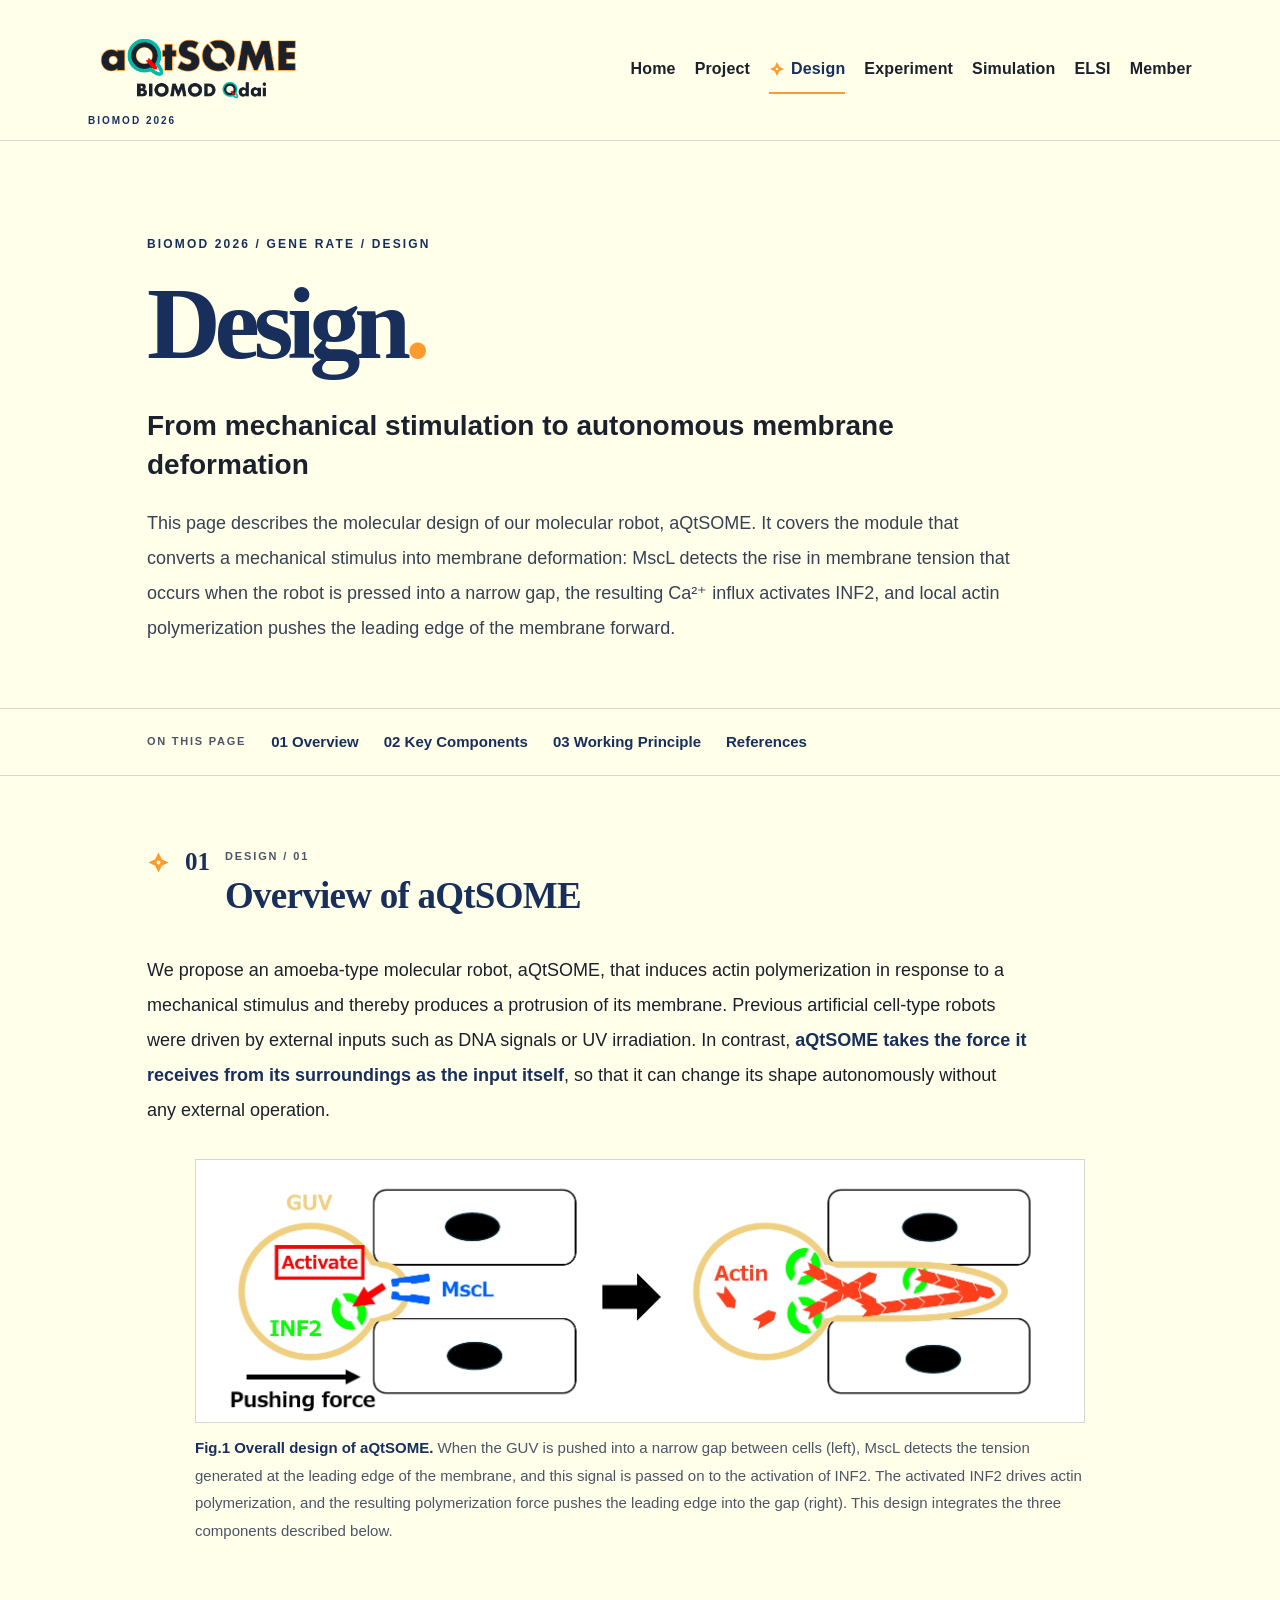
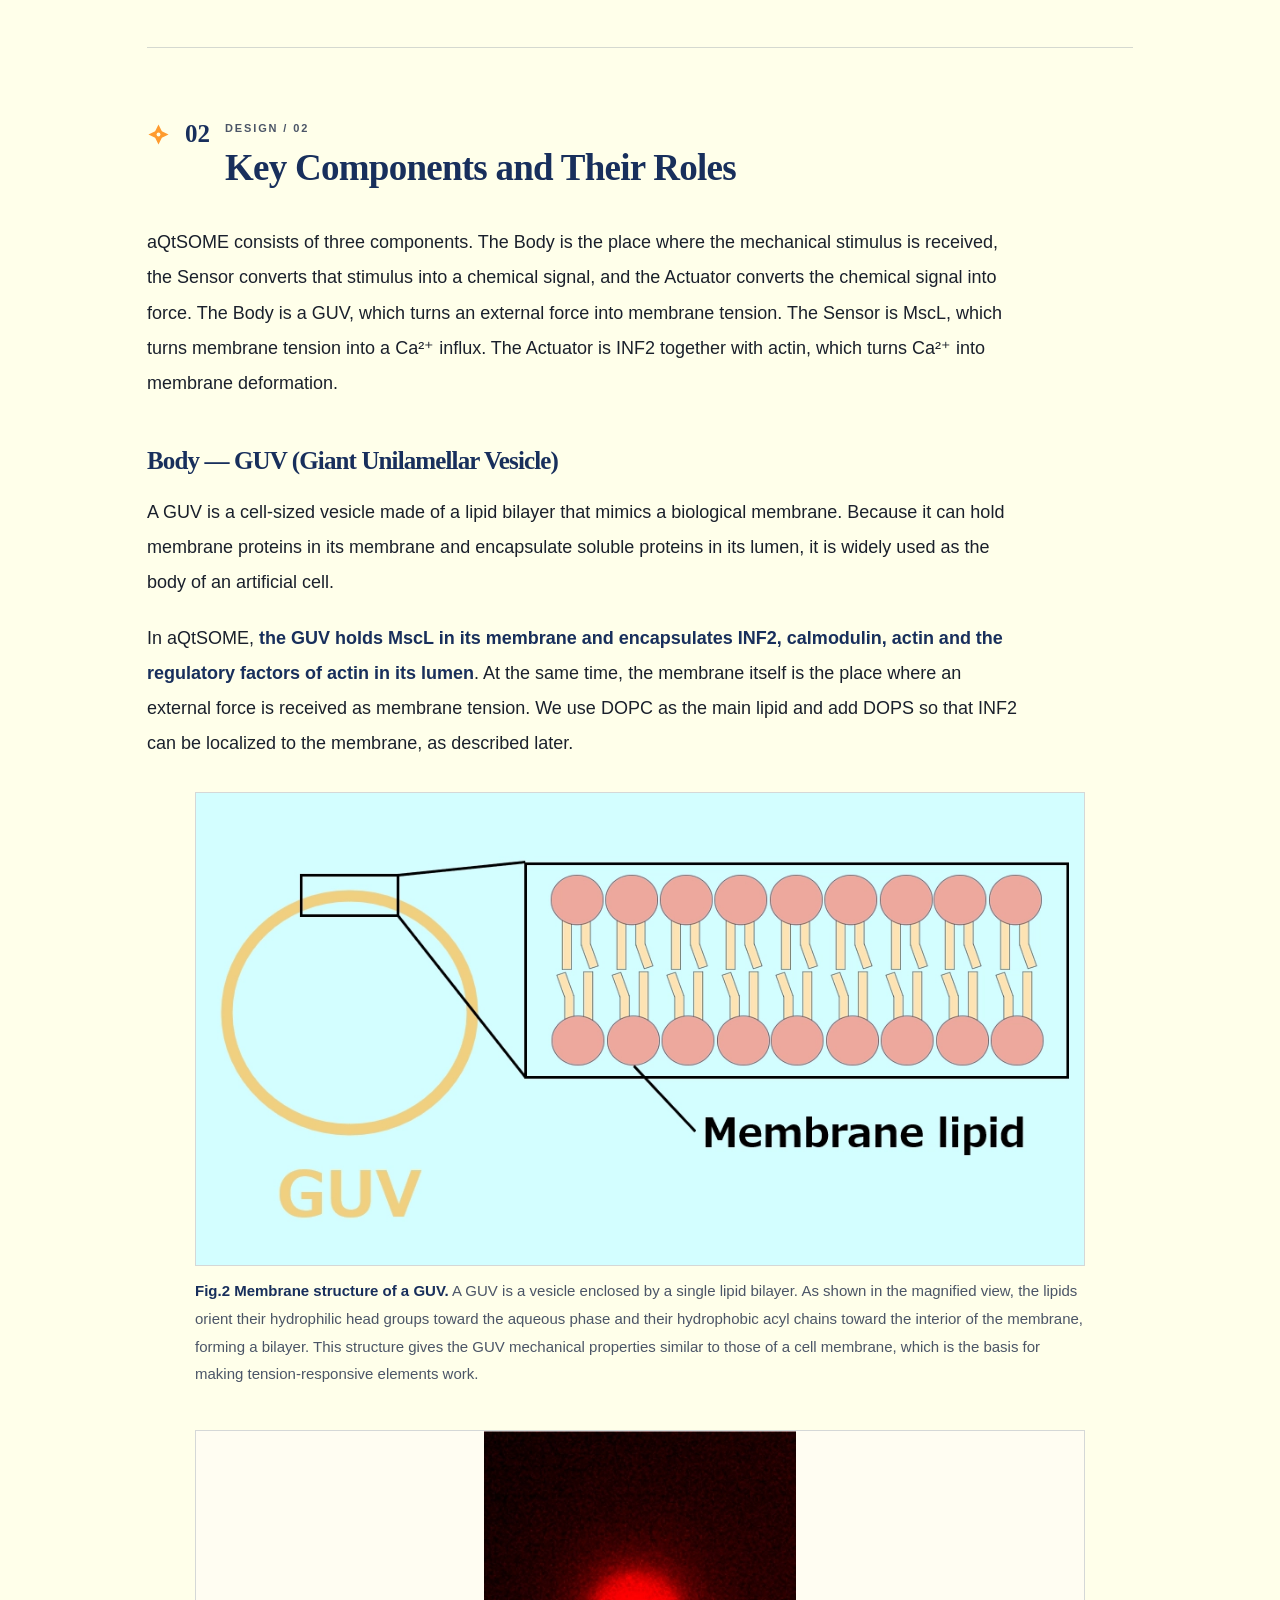
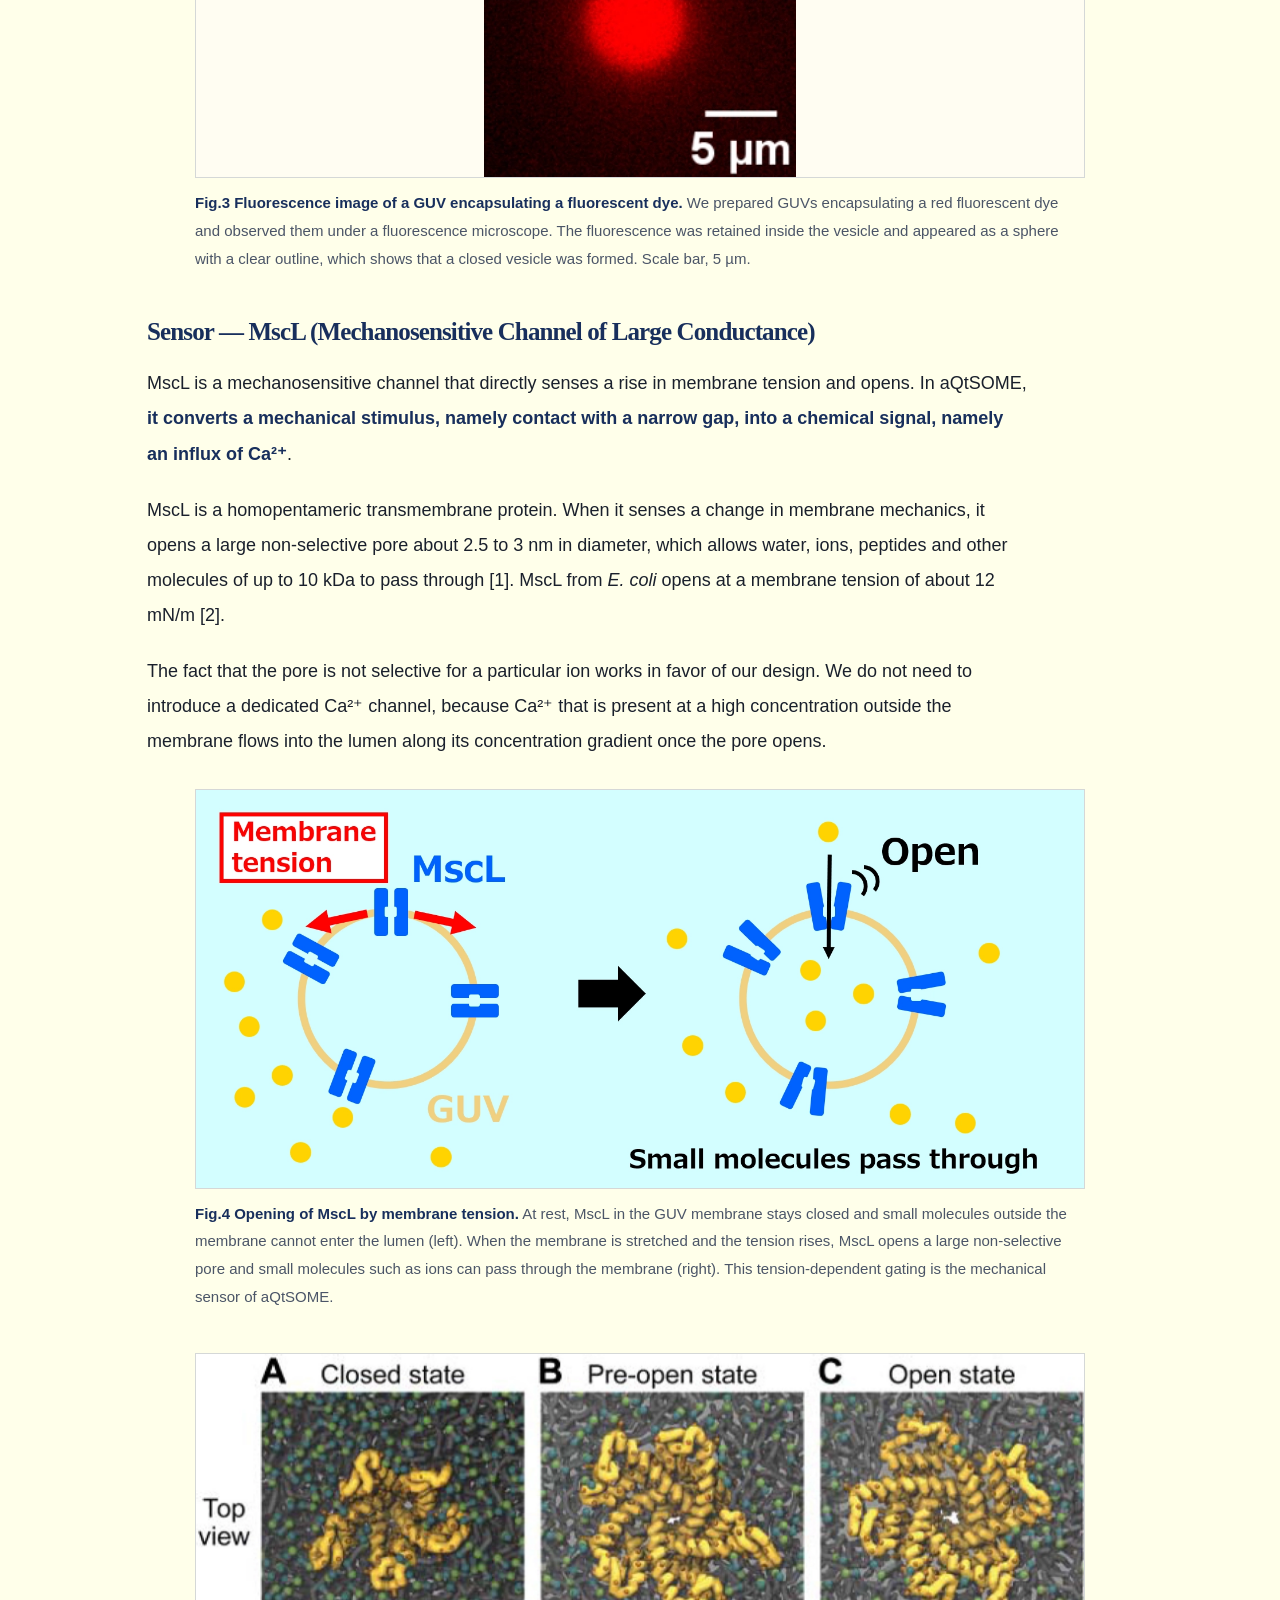
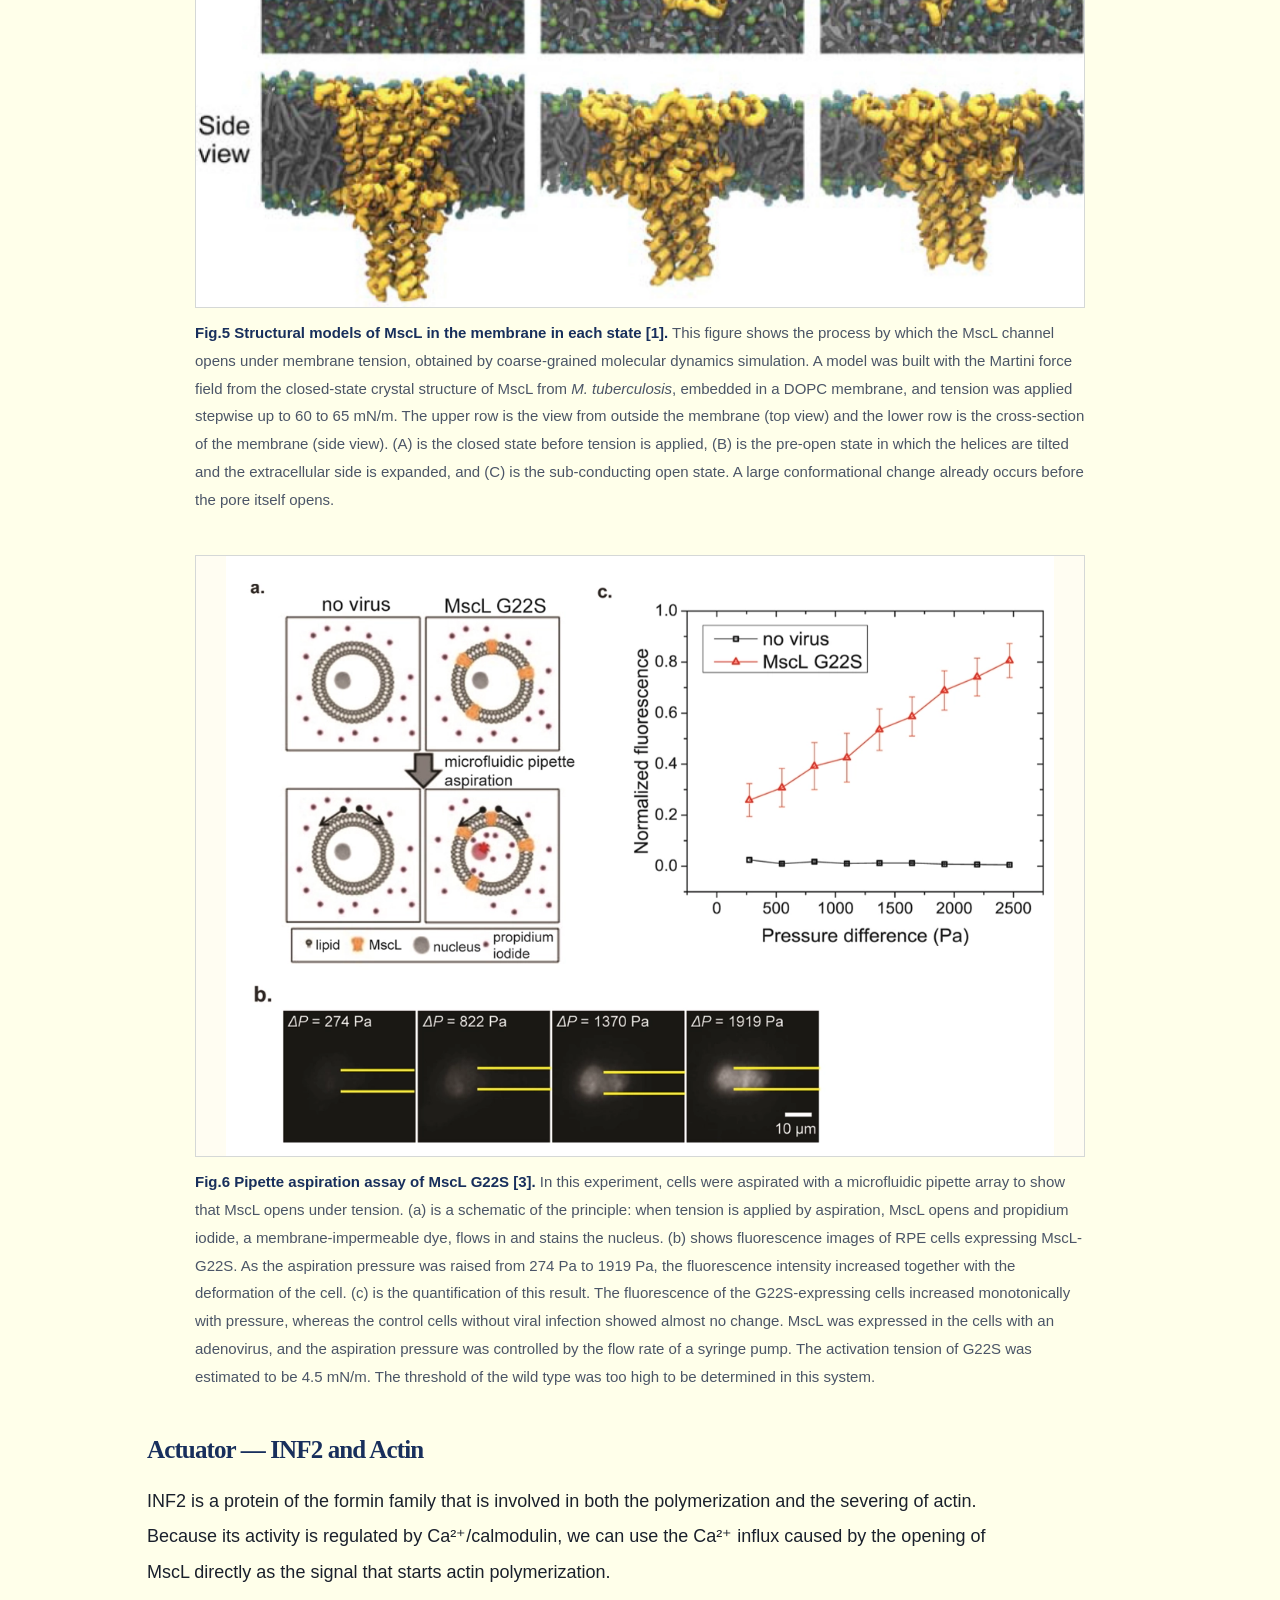
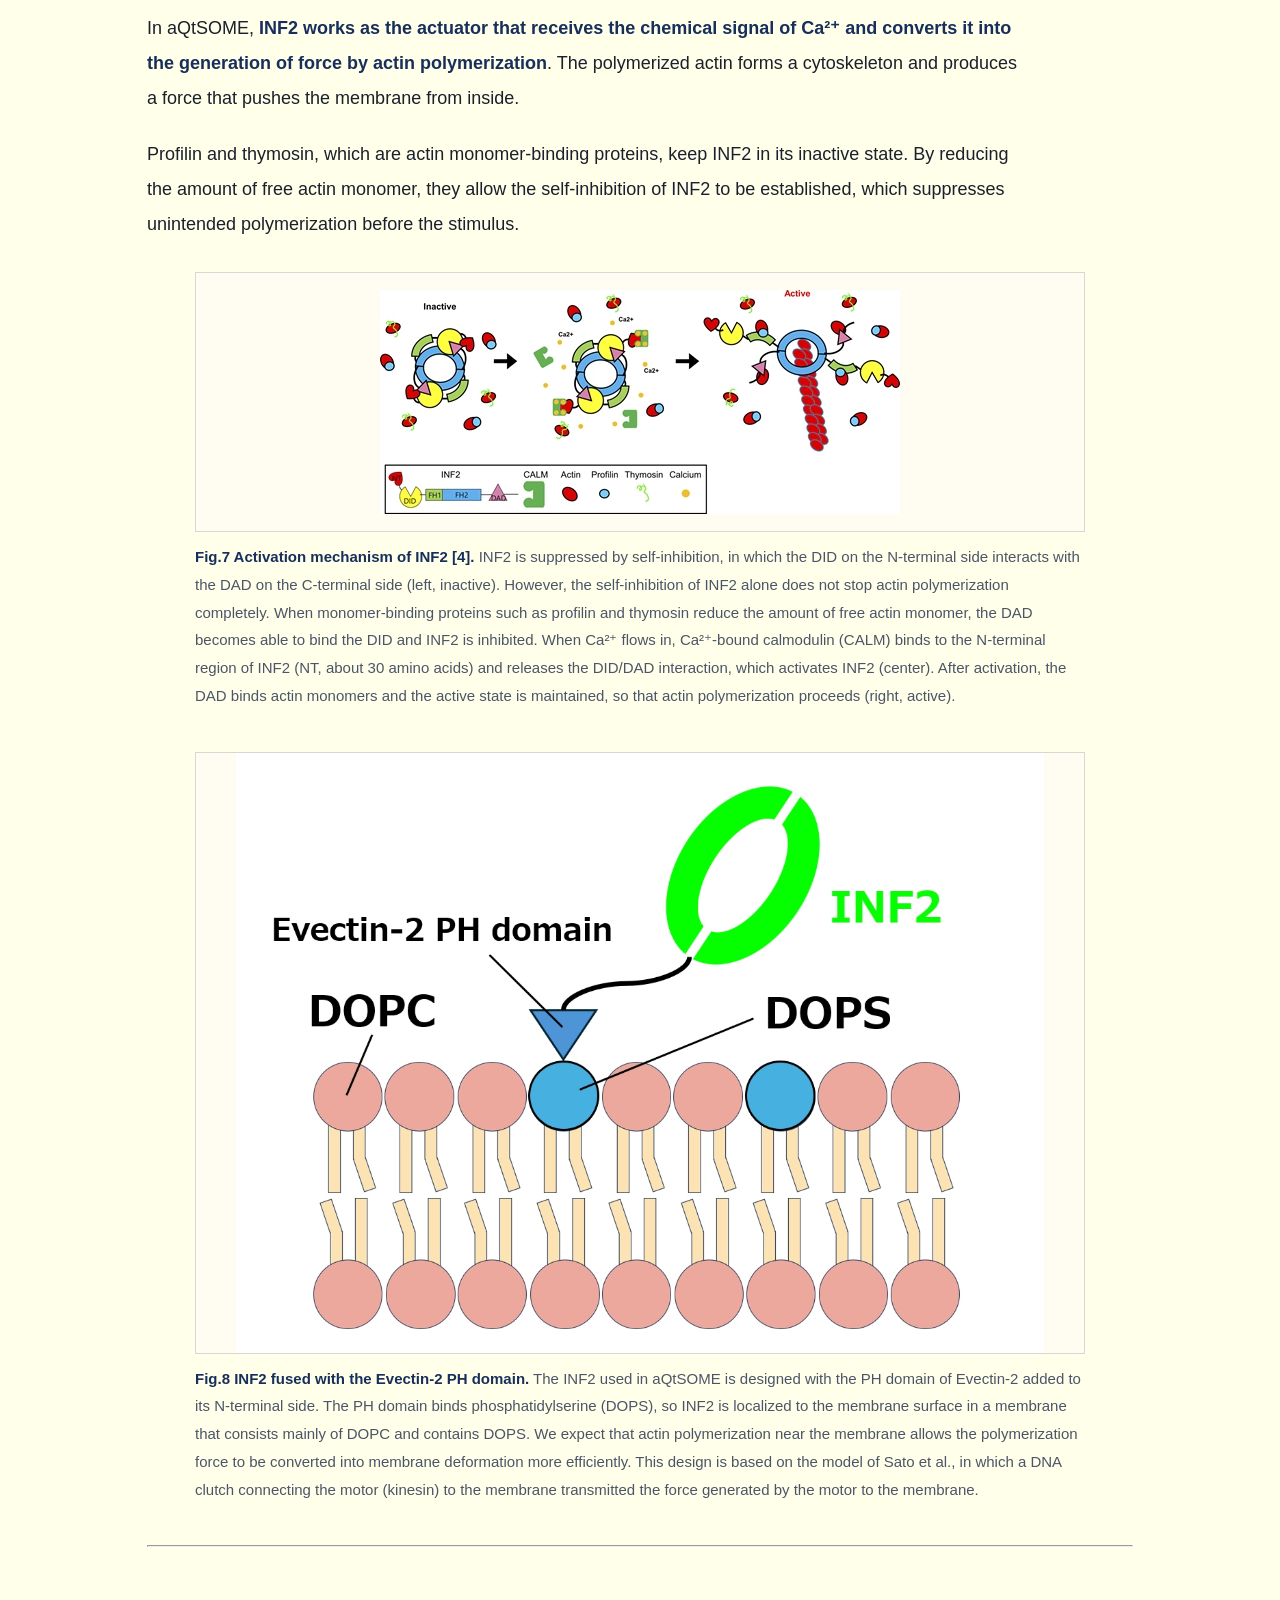
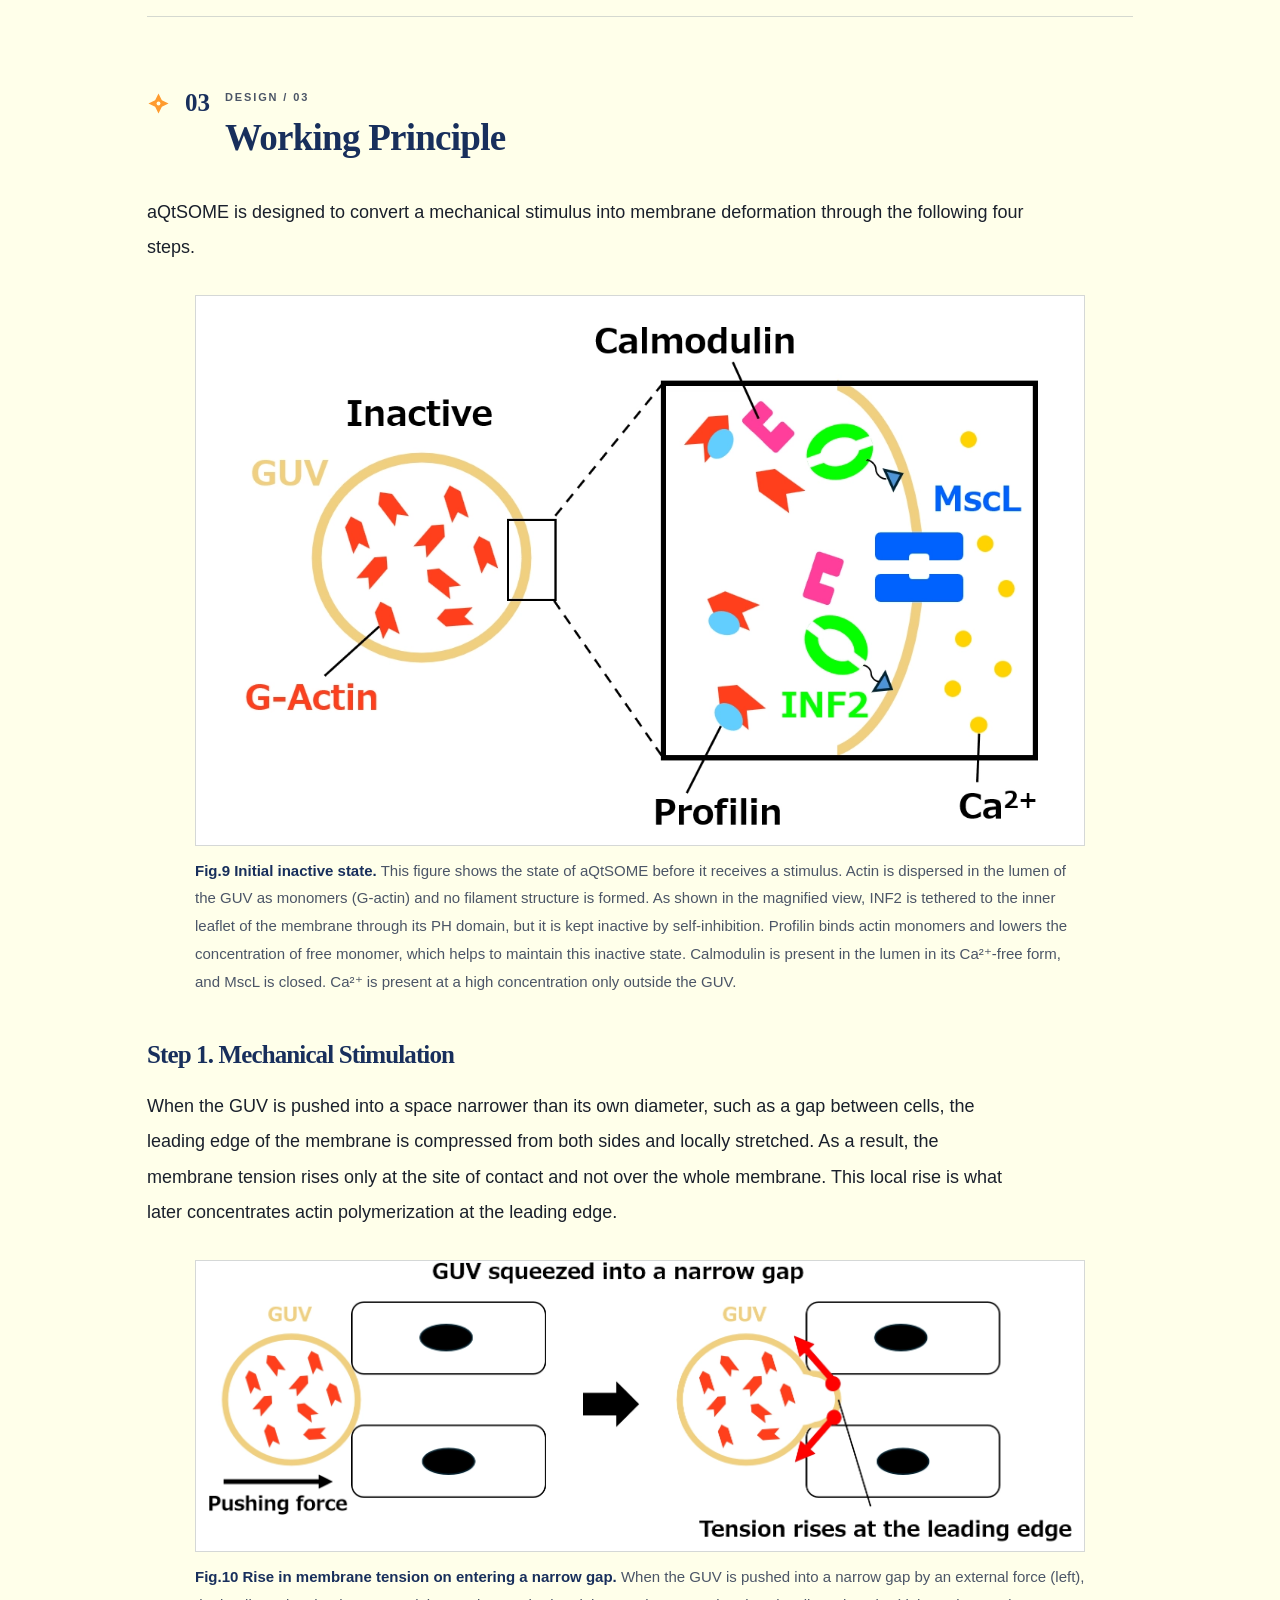
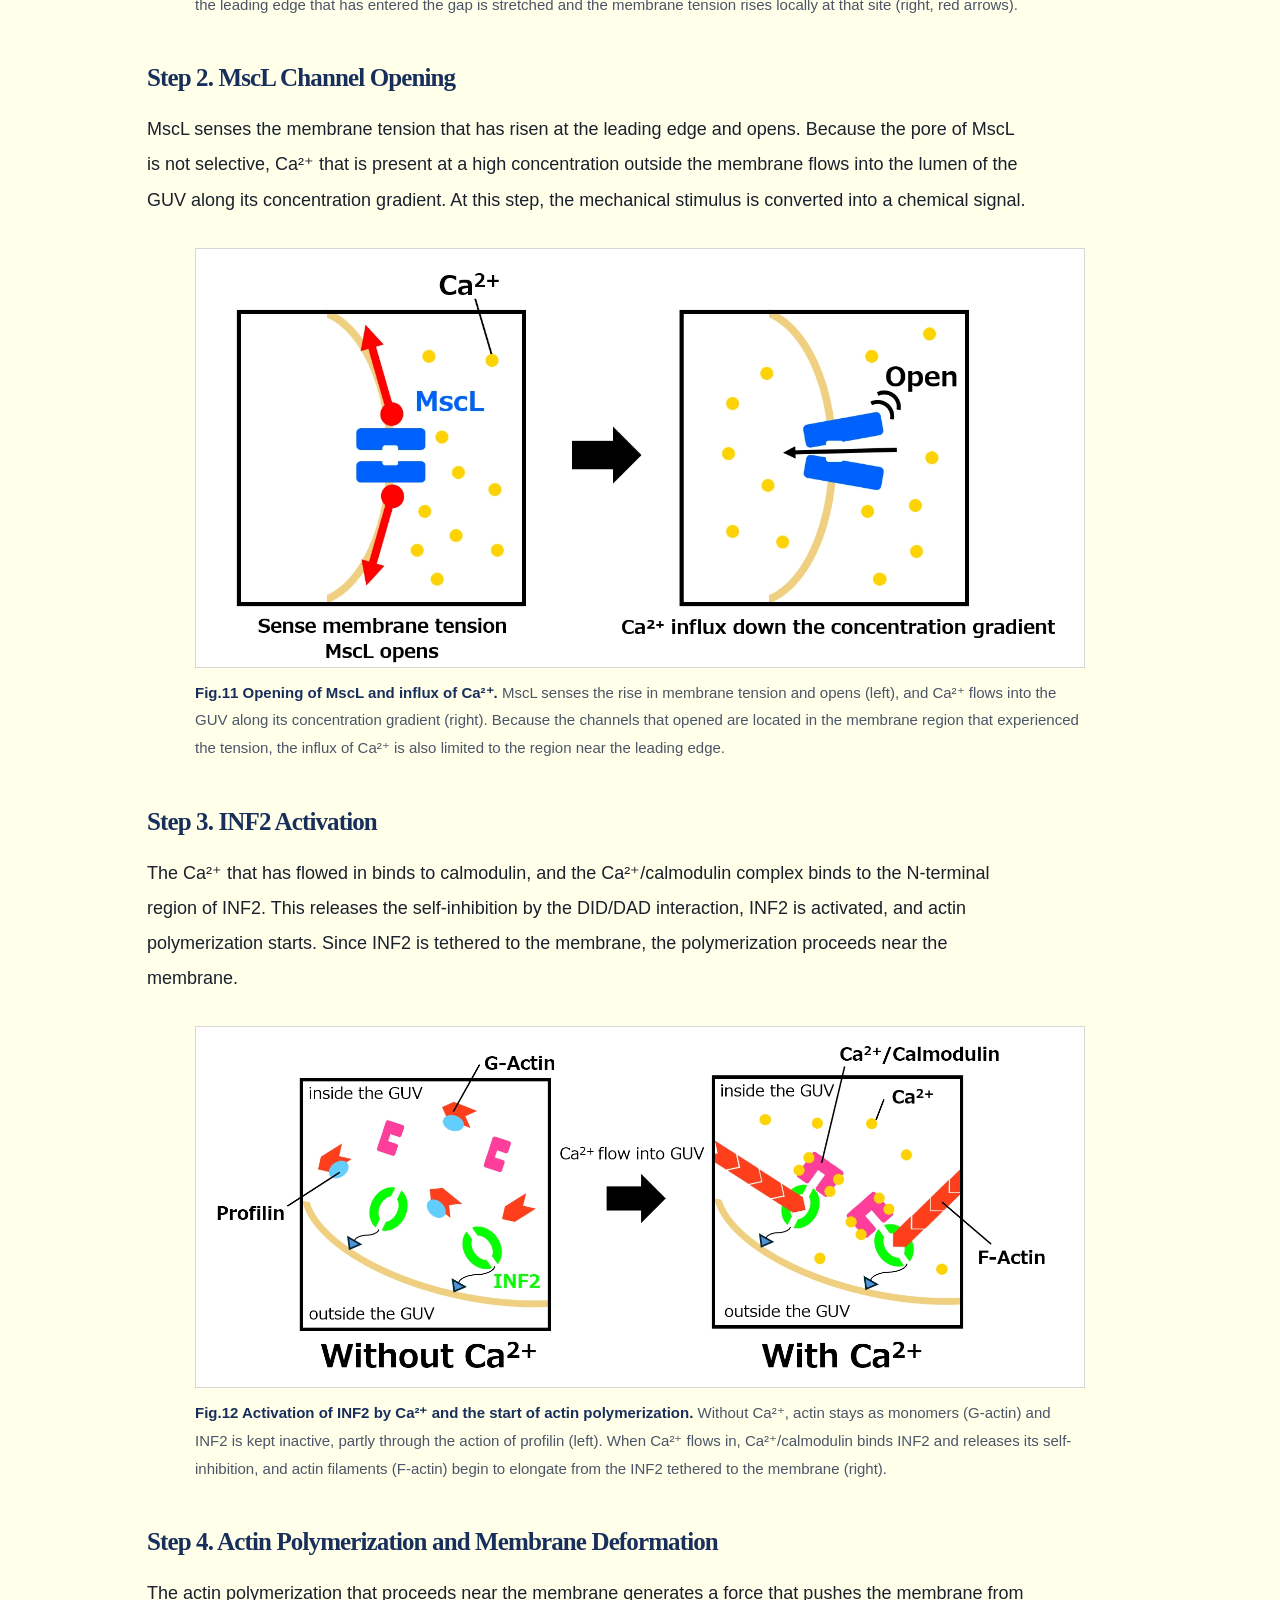
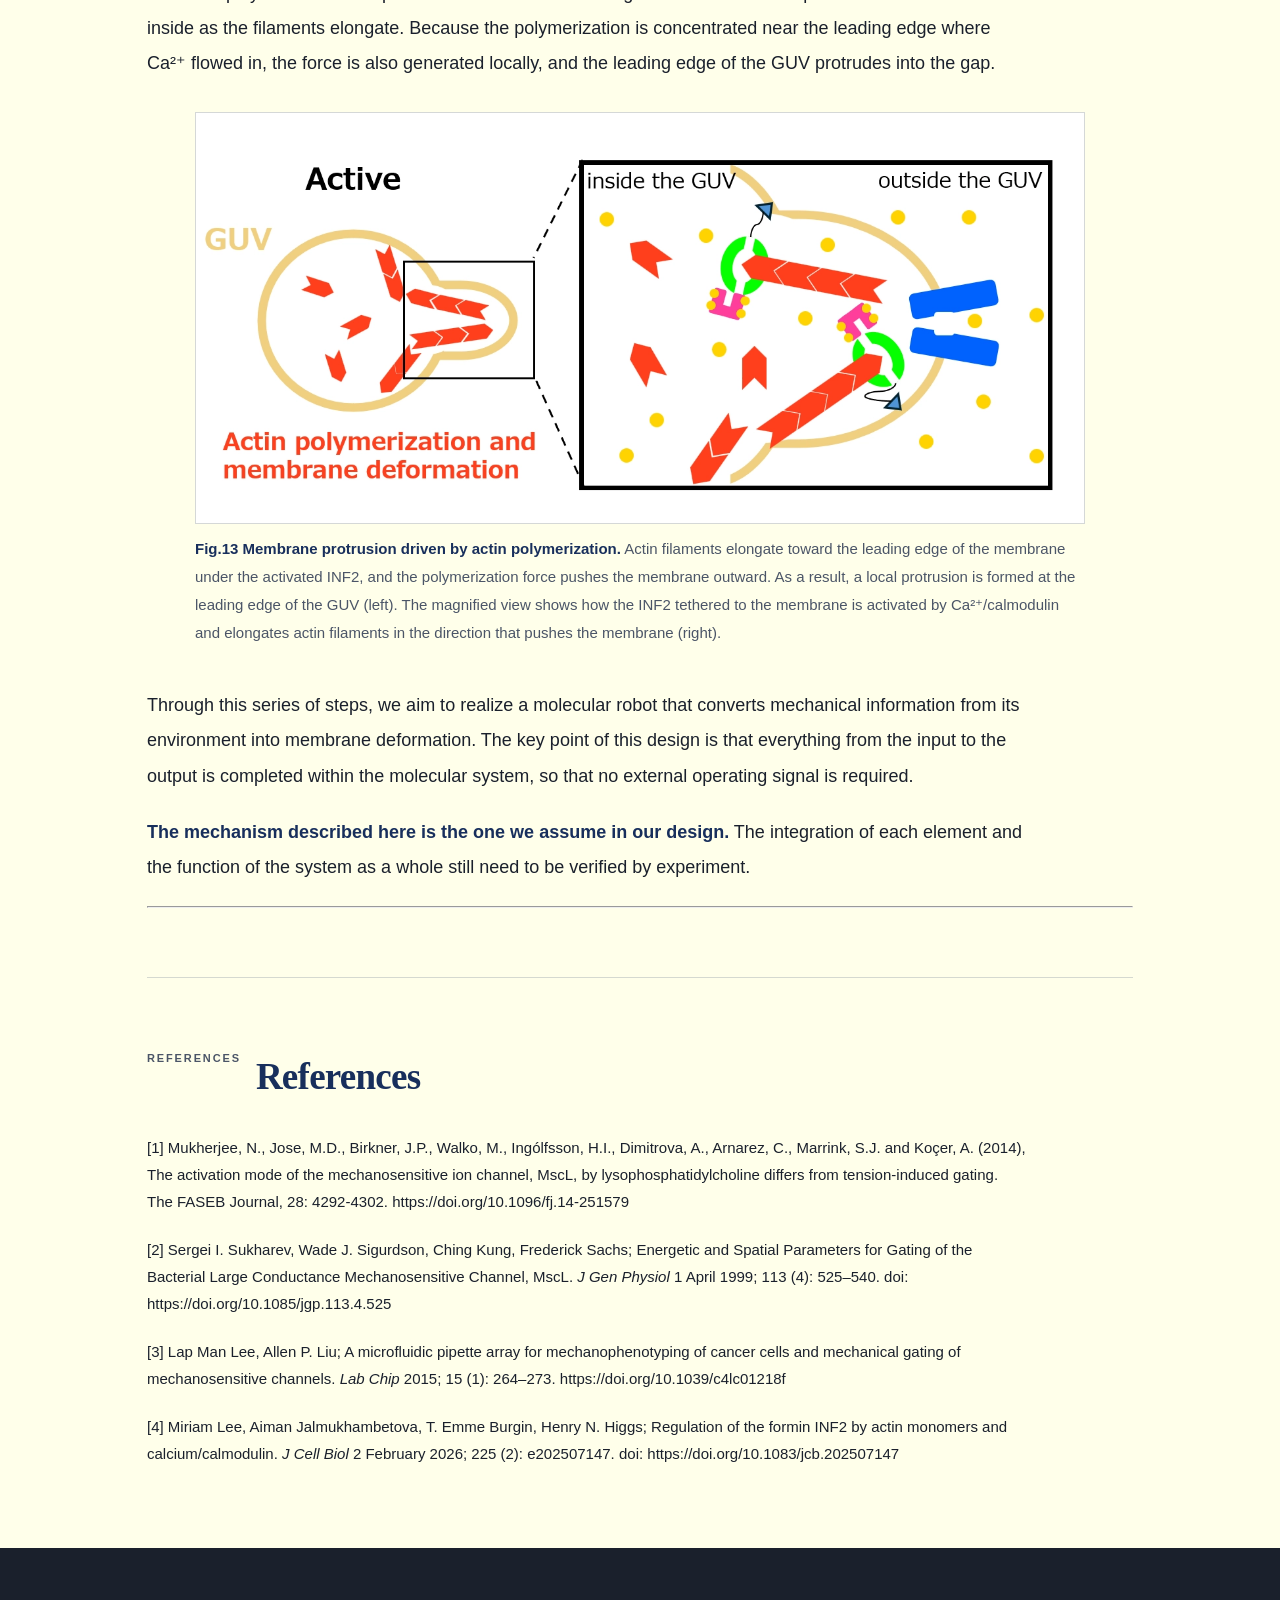
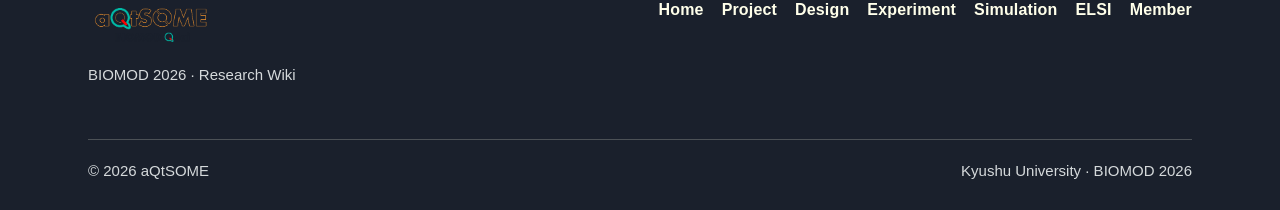
==== commit 2ba8a376: "Update design.html with new figures and descriptions" ====
--- a/design.html
+++ b/design.html
@@ -15,7 +15,7 @@
 <header class="site-header">
 <div class="header-inner">
 <a aria-label="aQtSOME トップページ" class="brand aqe-brand" href="index.html">
-<img alt="aQtSOME ロゴ" class="aqe-brand-logo" onerror="this.hidden=true;this.nextElementSibling.hidden=false" src="assets/logo.webp"/>
+<img alt="aQtSOME ロゴ" class="aqe-brand-logo" onerror="this.hidden=true;this.nextElementSibling.hidden=false" src="assets/logo.png"/>
 <span class="aqe-brand-fallback" hidden="">aQtSOME<span class="aqe-brand-accent">.</span></span>
 <span class="aqe-brand-sub">BIOMOD 2026</span>
 </a>
@@ -32,7 +32,7 @@
 <nav aria-label="On this page" class="grd-toc"><div class="grd-shell grd-toc-inner"><span>ON THIS PAGE</span><a href="#grd-01">01 Overview</a><a href="#grd-02">02 Key Components</a><a href="#grd-03">03 Working Principle</a><a href="#grd-references">References</a></div></nav>
 <div class="grd-shell grd-content"><section class="grd-section" id="grd-01"><div class="grd-section-heading"><svg aria-hidden="true" class="grd-shuriken" viewbox="0 0 24 24"><path d="M12 1.5 15.5 8.5 22.5 12 15.5 15.5 12 22.5 8.5 15.5 1.5 12 8.5 8.5Z" fill="currentColor"></path><circle cx="12" cy="12" fill="#ffffea" r="2"></circle></svg><span class="grd-section-number">01</span><div><span class="grd-section-label">DESIGN / 01</span><h2>Overview of aQtSOME</h2></div></div><div class="grd-section-body"><p>We propose an amoeba-type molecular robot, aQtSOME, that induces actin polymerization in response to a mechanical stimulus and thereby produces a protrusion of its membrane. Previous artificial cell-type robots were driven by external inputs such as DNA signals or UV irradiation. In contrast, <strong>aQtSOME takes the force it receives from its surroundings as the input itself</strong>, so that it can change its shape autonomously without any external operation.</p>
 <figure class="grd-figure" id="figure-1">
-<div class="grd-figure-media"><img alt="Figure 1: Fig.1 Overall design of aQtSOME. When the GUV is pushed into a narrow gap between cells (left), MscL detects the te" hidden="" loading="lazy" onerror="this.hidden=true;this.nextElementSibling.hidden=false" onload="this.hidden=false;this.nextElementSibling.hidden=true" src="assets/design/fig01.webp"/><div class="grd-placeholder"><span aria-hidden="true" class="grd-placeholder-symbol">✦</span><strong>Figure 1</strong><span>Upload assets/design/fig01.webp</span></div></div>
+<div class="grd-figure-media"><img alt="Figure 1: Fig.1 Overall design of aQtSOME. When the GUV is pushed into a narrow gap between cells (left), MscL detects the te" loading="eager" onerror="this.hidden=true;this.nextElementSibling.hidden=false" onload="this.hidden=false;this.nextElementSibling.hidden=true" src="assets/design/fig01.webp"/><div class="grd-placeholder"><span aria-hidden="true" class="grd-placeholder-symbol">✦</span><strong>Figure 1</strong><span>Upload assets/design/fig01.webp</span></div></div>
 <figcaption><strong>Fig.1 Overall design of aQtSOME.</strong> When the GUV is pushed into a narrow gap between cells (left), MscL detects the tension generated at the leading edge of the membrane, and this signal is passed on to the activation of INF2. The activated INF2 drives actin polymerization, and the resulting polymerization force pushes the leading edge into the gap (right). This design integrates the three components described below.</figcaption>
 </figure>
 </div></section>
@@ -41,11 +41,11 @@
 <p>A GUV is a cell-sized vesicle made of a lipid bilayer that mimics a biological membrane. Because it can hold membrane proteins in its membrane and encapsulate soluble proteins in its lumen, it is widely used as the body of an artificial cell.</p>
 <p>In aQtSOME, <strong>the GUV holds MscL in its membrane and encapsulates INF2, calmodulin, actin and the regulatory factors of actin in its lumen</strong>. At the same time, the membrane itself is the place where an external force is received as membrane tension. We use DOPC as the main lipid and add DOPS so that INF2 can be localized to the membrane, as described later.</p>
 <figure class="grd-figure" id="figure-2">
-<div class="grd-figure-media"><img alt="Figure 2: Fig.2 Membrane structure of a GUV. A GUV is a vesicle enclosed by a single lipid bilayer. As shown in the magnified" hidden="" loading="lazy" onerror="this.hidden=true;this.nextElementSibling.hidden=false" onload="this.hidden=false;this.nextElementSibling.hidden=true" src="assets/design/fig02.webp"/><div class="grd-placeholder"><span aria-hidden="true" class="grd-placeholder-symbol">✦</span><strong>Figure 2</strong><span>Upload assets/design/fig02.webp</span></div></div>
+<div class="grd-figure-media"><img alt="Figure 2: Fig.2 Membrane structure of a GUV. A GUV is a vesicle enclosed by a single lipid bilayer. As shown in the magnified" loading="eager" onerror="this.hidden=true;this.nextElementSibling.hidden=false" onload="this.hidden=false;this.nextElementSibling.hidden=true" src="assets/design/fig02.webp"/><div class="grd-placeholder"><span aria-hidden="true" class="grd-placeholder-symbol">✦</span><strong>Figure 2</strong><span>Upload assets/design/fig02.webp</span></div></div>
 <figcaption><strong>Fig.2 Membrane structure of a GUV.</strong> A GUV is a vesicle enclosed by a single lipid bilayer. As shown in the magnified view, the lipids orient their hydrophilic head groups toward the aqueous phase and their hydrophobic acyl chains toward the interior of the membrane, forming a bilayer. This structure gives the GUV mechanical properties similar to those of a cell membrane, which is the basis for making tension-responsive elements work.</figcaption>
 </figure>
 <figure class="grd-figure" id="figure-3">
-<div class="grd-figure-media"><img alt="Figure 3: Fig.3 Fluorescence image of a GUV encapsulating a fluorescent dye. We prepared GUVs encapsulating a red fluorescent" hidden="" loading="lazy" onerror="this.hidden=true;this.nextElementSibling.hidden=false" onload="this.hidden=false;this.nextElementSibling.hidden=true" src="assets/design/fig03.webp"/><div class="grd-placeholder"><span aria-hidden="true" class="grd-placeholder-symbol">✦</span><strong>Figure 3</strong><span>Upload assets/design/fig03.webp</span></div></div>
+<div class="grd-figure-media"><img alt="Figure 3: Fig.3 Fluorescence image of a GUV encapsulating a fluorescent dye. We prepared GUVs encapsulating a red fluorescent" loading="eager" onerror="this.hidden=true;this.nextElementSibling.hidden=false" onload="this.hidden=false;this.nextElementSibling.hidden=true" src="assets/design/fig03.webp"/><div class="grd-placeholder"><span aria-hidden="true" class="grd-placeholder-symbol">✦</span><strong>Figure 3</strong><span>Upload assets/design/fig03.webp</span></div></div>
 <figcaption><strong>Fig.3 Fluorescence image of a GUV encapsulating a fluorescent dye.</strong> We prepared GUVs encapsulating a red fluorescent dye and observed them under a fluorescence microscope. The fluorescence was retained inside the vesicle and appeared as a sphere with a clear outline, which shows that a closed vesicle was formed. Scale bar, 5 µm.</figcaption>
 </figure>
 <h3 class="grd-subheading">Sensor — MscL (Mechanosensitive Channel of Large Conductance)</h3>
@@ -53,15 +53,15 @@
 <p>MscL is a homopentameric transmembrane protein. When it senses a change in membrane mechanics, it opens a large non-selective pore about 2.5 to 3 nm in diameter, which allows water, ions, peptides and other molecules of up to 10 kDa to pass through [1]. MscL from <em>E. coli</em> opens at a membrane tension of about 12 mN/m [2].</p>
 <p>The fact that the pore is not selective for a particular ion works in favor of our design. We do not need to introduce a dedicated Ca²⁺ channel, because Ca²⁺ that is present at a high concentration outside the membrane flows into the lumen along its concentration gradient once the pore opens.</p>
 <figure class="grd-figure" id="figure-4">
-<div class="grd-figure-media"><img alt="Figure 4: Fig.4 Opening of MscL by membrane tension. At rest, MscL in the GUV membrane stays closed and small molecules outsi" hidden="" loading="lazy" onerror="this.hidden=true;this.nextElementSibling.hidden=false" onload="this.hidden=false;this.nextElementSibling.hidden=true" src="assets/design/fig04.webp"/><div class="grd-placeholder"><span aria-hidden="true" class="grd-placeholder-symbol">✦</span><strong>Figure 4</strong><span>Upload assets/design/fig04.webp</span></div></div>
+<div class="grd-figure-media"><img alt="Figure 4: Fig.4 Opening of MscL by membrane tension. At rest, MscL in the GUV membrane stays closed and small molecules outsi" loading="eager" onerror="this.hidden=true;this.nextElementSibling.hidden=false" onload="this.hidden=false;this.nextElementSibling.hidden=true" src="assets/design/fig04.webp"/><div class="grd-placeholder"><span aria-hidden="true" class="grd-placeholder-symbol">✦</span><strong>Figure 4</strong><span>Upload assets/design/fig04.webp</span></div></div>
 <figcaption><strong>Fig.4 Opening of MscL by membrane tension.</strong> At rest, MscL in the GUV membrane stays closed and small molecules outside the membrane cannot enter the lumen (left). When the membrane is stretched and the tension rises, MscL opens a large non-selective pore and small molecules such as ions can pass through the membrane (right). This tension-dependent gating is the mechanical sensor of aQtSOME.</figcaption>
 </figure>
 <figure class="grd-figure" id="figure-5">
-<div class="grd-figure-media"><img alt="Figure 5: Fig.5 Structural models of MscL in the membrane in each state . This figure shows the process by which the MscL cha" hidden="" loading="lazy" onerror="this.hidden=true;this.nextElementSibling.hidden=false" onload="this.hidden=false;this.nextElementSibling.hidden=true" src="assets/design/fig05.webp"/><div class="grd-placeholder"><span aria-hidden="true" class="grd-placeholder-symbol">✦</span><strong>Figure 5</strong><span>Upload assets/design/fig05.webp</span></div></div>
+<div class="grd-figure-media"><img alt="Figure 5: Fig.5 Structural models of MscL in the membrane in each state . This figure shows the process by which the MscL cha" loading="eager" onerror="this.hidden=true;this.nextElementSibling.hidden=false" onload="this.hidden=false;this.nextElementSibling.hidden=true" src="assets/design/fig05.webp"/><div class="grd-placeholder"><span aria-hidden="true" class="grd-placeholder-symbol">✦</span><strong>Figure 5</strong><span>Upload assets/design/fig05.webp</span></div></div>
 <figcaption><strong>Fig.5 Structural models of MscL in the membrane in each state [1].</strong> This figure shows the process by which the MscL channel opens under membrane tension, obtained by coarse-grained molecular dynamics simulation. A model was built with the Martini force field from the closed-state crystal structure of MscL from <em>M. tuberculosis</em>, embedded in a DOPC membrane, and tension was applied stepwise up to 60 to 65 mN/m. The upper row is the view from outside the membrane (top view) and the lower row is the cross-section of the membrane (side view). (A) is the closed state before tension is applied, (B) is the pre-open state in which the helices are tilted and the extracellular side is expanded, and (C) is the sub-conducting open state. A large conformational change already occurs before the pore itself opens.</figcaption>
 </figure>
 <figure class="grd-figure" id="figure-6">
-<div class="grd-figure-media"><img alt="Figure 6: Fig.6 Pipette aspiration assay of MscL G22S . In this experiment, cells were aspirated with a microfluidic pipette " hidden="" loading="lazy" onerror="this.hidden=true;this.nextElementSibling.hidden=false" onload="this.hidden=false;this.nextElementSibling.hidden=true" src="assets/design/fig06.webp"/><div class="grd-placeholder"><span aria-hidden="true" class="grd-placeholder-symbol">✦</span><strong>Figure 6</strong><span>Upload assets/design/fig06.webp</span></div></div>
+<div class="grd-figure-media"><img alt="Figure 6: Fig.6 Pipette aspiration assay of MscL G22S . In this experiment, cells were aspirated with a microfluidic pipette " loading="eager" onerror="this.hidden=true;this.nextElementSibling.hidden=false" onload="this.hidden=false;this.nextElementSibling.hidden=true" src="assets/design/fig06.webp"/><div class="grd-placeholder"><span aria-hidden="true" class="grd-placeholder-symbol">✦</span><strong>Figure 6</strong><span>Upload assets/design/fig06.webp</span></div></div>
 <figcaption><strong>Fig.6 Pipette aspiration assay of MscL G22S [3].</strong> In this experiment, cells were aspirated with a microfluidic pipette array to show that MscL opens under tension. (a) is a schematic of the principle: when tension is applied by aspiration, MscL opens and propidium iodide, a membrane-impermeable dye, flows in and stains the nucleus. (b) shows fluorescence images of RPE cells expressing MscL-G22S. As the aspiration pressure was raised from 274 Pa to 1919 Pa, the fluorescence intensity increased together with the deformation of the cell. (c) is the quantification of this result. The fluorescence of the G22S-expressing cells increased monotonically with pressure, whereas the control cells without viral infection showed almost no change. MscL was expressed in the cells with an adenovirus, and the aspiration pressure was controlled by the flow rate of a syringe pump. The activation tension of G22S was estimated to be 4.5 mN/m. The threshold of the wild type was too high to be determined in this system.</figcaption>
 </figure>
 <h3 class="grd-subheading">Actuator — INF2 and Actin</h3>
@@ -69,42 +69,42 @@
 <p>In aQtSOME, <strong>INF2 works as the actuator that receives the chemical signal of Ca²⁺ and converts it into the generation of force by actin polymerization</strong>. The polymerized actin forms a cytoskeleton and produces a force that pushes the membrane from inside.</p>
 <p>Profilin and thymosin, which are actin monomer-binding proteins, keep INF2 in its inactive state. By reducing the amount of free actin monomer, they allow the self-inhibition of INF2 to be established, which suppresses unintended polymerization before the stimulus.</p>
 <figure class="grd-figure" id="figure-7">
-<div class="grd-figure-media"><img alt="Figure 7: Fig.7 Activation mechanism of INF2 . INF2 is suppressed by self-inhibition, in which the DID on the N-terminal side" hidden="" loading="lazy" onerror="this.hidden=true;this.nextElementSibling.hidden=false" onload="this.hidden=false;this.nextElementSibling.hidden=true" src="assets/design/fig07.webp"/><div class="grd-placeholder"><span aria-hidden="true" class="grd-placeholder-symbol">✦</span><strong>Figure 7</strong><span>Upload assets/design/fig07.webp</span></div></div>
+<div class="grd-figure-media"><img alt="Figure 7: Fig.7 Activation mechanism of INF2 . INF2 is suppressed by self-inhibition, in which the DID on the N-terminal side" loading="eager" onerror="this.hidden=true;this.nextElementSibling.hidden=false" onload="this.hidden=false;this.nextElementSibling.hidden=true" src="assets/design/fig07.webp"/><div class="grd-placeholder"><span aria-hidden="true" class="grd-placeholder-symbol">✦</span><strong>Figure 7</strong><span>Upload assets/design/fig07.webp</span></div></div>
 <figcaption><strong>Fig.7 Activation mechanism of INF2 [4].</strong> INF2 is suppressed by self-inhibition, in which the DID on the N-terminal side interacts with the DAD on the C-terminal side (left, inactive). However, the self-inhibition of INF2 alone does not stop actin polymerization completely. When monomer-binding proteins such as profilin and thymosin reduce the amount of free actin monomer, the DAD becomes able to bind the DID and INF2 is inhibited. When Ca²⁺ flows in, Ca²⁺-bound calmodulin (CALM) binds to the N-terminal region of INF2 (NT, about 30 amino acids) and releases the DID/DAD interaction, which activates INF2 (center). After activation, the DAD binds actin monomers and the active state is maintained, so that actin polymerization proceeds (right, active).</figcaption>
 </figure>
 <figure class="grd-figure" id="figure-8">
-<div class="grd-figure-media"><img alt="Figure 8: Fig.8 INF2 fused with the Evectin-2 PH domain. The INF2 used in aQtSOME is designed with the PH domain of Evectin-2" hidden="" loading="lazy" onerror="this.hidden=true;this.nextElementSibling.hidden=false" onload="this.hidden=false;this.nextElementSibling.hidden=true" src="assets/design/fig08.webp"/><div class="grd-placeholder"><span aria-hidden="true" class="grd-placeholder-symbol">✦</span><strong>Figure 8</strong><span>Upload assets/design/fig08.webp</span></div></div>
+<div class="grd-figure-media"><img alt="Figure 8: Fig.8 INF2 fused with the Evectin-2 PH domain. The INF2 used in aQtSOME is designed with the PH domain of Evectin-2" loading="eager" onerror="this.hidden=true;this.nextElementSibling.hidden=false" onload="this.hidden=false;this.nextElementSibling.hidden=true" src="assets/design/fig08.webp"/><div class="grd-placeholder"><span aria-hidden="true" class="grd-placeholder-symbol">✦</span><strong>Figure 8</strong><span>Upload assets/design/fig08.webp</span></div></div>
 <figcaption><strong>Fig.8 INF2 fused with the Evectin-2 PH domain.</strong> The INF2 used in aQtSOME is designed with the PH domain of Evectin-2 added to its N-terminal side. The PH domain binds phosphatidylserine (DOPS), so INF2 is localized to the membrane surface in a membrane that consists mainly of DOPC and contains DOPS. We expect that actin polymerization near the membrane allows the polymerization force to be converted into membrane deformation more efficiently. This design is based on the model of Sato et al., in which a DNA clutch connecting the motor (kinesin) to the membrane transmitted the force generated by the motor to the membrane.</figcaption>
 </figure>
 <hr/>
 </div></section>
 <section class="grd-section" id="grd-03"><div class="grd-section-heading"><svg aria-hidden="true" class="grd-shuriken" viewbox="0 0 24 24"><path d="M12 1.5 15.5 8.5 22.5 12 15.5 15.5 12 22.5 8.5 15.5 1.5 12 8.5 8.5Z" fill="currentColor"></path><circle cx="12" cy="12" fill="#ffffea" r="2"></circle></svg><span class="grd-section-number">03</span><div><span class="grd-section-label">DESIGN / 03</span><h2>Working Principle</h2></div></div><div class="grd-section-body"><p>aQtSOME is designed to convert a mechanical stimulus into membrane deformation through the following four steps.</p>
 <figure class="grd-figure" id="figure-9">
-<div class="grd-figure-media"><img alt="Figure 9: Fig.9 Initial inactive state. This figure shows the state of aQtSOME before it receives a stimulus. Actin is disper" hidden="" loading="lazy" onerror="this.hidden=true;this.nextElementSibling.hidden=false" onload="this.hidden=false;this.nextElementSibling.hidden=true" src="assets/design/fig09.webp"/><div class="grd-placeholder"><span aria-hidden="true" class="grd-placeholder-symbol">✦</span><strong>Figure 9</strong><span>Upload assets/design/fig09.webp</span></div></div>
+<div class="grd-figure-media"><img alt="Figure 9: Fig.9 Initial inactive state. This figure shows the state of aQtSOME before it receives a stimulus. Actin is disper" loading="eager" onerror="this.hidden=true;this.nextElementSibling.hidden=false" onload="this.hidden=false;this.nextElementSibling.hidden=true" src="assets/design/fig09.webp"/><div class="grd-placeholder"><span aria-hidden="true" class="grd-placeholder-symbol">✦</span><strong>Figure 9</strong><span>Upload assets/design/fig09.webp</span></div></div>
 <figcaption><strong>Fig.9 Initial inactive state.</strong> This figure shows the state of aQtSOME before it receives a stimulus. Actin is dispersed in the lumen of the GUV as monomers (G-actin) and no filament structure is formed. As shown in the magnified view, INF2 is tethered to the inner leaflet of the membrane through its PH domain, but it is kept inactive by self-inhibition. Profilin binds actin monomers and lowers the concentration of free monomer, which helps to maintain this inactive state. Calmodulin is present in the lumen in its Ca²⁺-free form, and MscL is closed. Ca²⁺ is present at a high concentration only outside the GUV.</figcaption>
 </figure>
 <h2 class="grd-component-heading">Step 1. Mechanical Stimulation</h2>
 <p>When the GUV is pushed into a space narrower than its own diameter, such as a gap between cells, the leading edge of the membrane is compressed from both sides and locally stretched. As a result, the membrane tension rises only at the site of contact and not over the whole membrane. This local rise is what later concentrates actin polymerization at the leading edge.</p>
 <figure class="grd-figure" id="figure-10">
-<div class="grd-figure-media"><img alt="Figure 10: Fig.10 Rise in membrane tension on entering a narrow gap. When the GUV is pushed into a narrow gap by an external f" hidden="" loading="lazy" onerror="this.hidden=true;this.nextElementSibling.hidden=false" onload="this.hidden=false;this.nextElementSibling.hidden=true" src="assets/design/fig10.webp"/><div class="grd-placeholder"><span aria-hidden="true" class="grd-placeholder-symbol">✦</span><strong>Figure 10</strong><span>Upload assets/design/fig10.webp</span></div></div>
+<div class="grd-figure-media"><img alt="Figure 10: Fig.10 Rise in membrane tension on entering a narrow gap. When the GUV is pushed into a narrow gap by an external f" loading="eager" onerror="this.hidden=true;this.nextElementSibling.hidden=false" onload="this.hidden=false;this.nextElementSibling.hidden=true" src="assets/design/fig10.webp"/><div class="grd-placeholder"><span aria-hidden="true" class="grd-placeholder-symbol">✦</span><strong>Figure 10</strong><span>Upload assets/design/fig10.webp</span></div></div>
 <figcaption><strong>Fig.10 Rise in membrane tension on entering a narrow gap.</strong> When the GUV is pushed into a narrow gap by an external force (left), the leading edge that has entered the gap is stretched and the membrane tension rises locally at that site (right, red arrows).</figcaption>
 </figure>
 <h2 class="grd-component-heading">Step 2. MscL Channel Opening</h2>
 <p>MscL senses the membrane tension that has risen at the leading edge and opens. Because the pore of MscL is not selective, Ca²⁺ that is present at a high concentration outside the membrane flows into the lumen of the GUV along its concentration gradient. At this step, the mechanical stimulus is converted into a chemical signal.</p>
 <figure class="grd-figure" id="figure-11">
-<div class="grd-figure-media"><img alt="Figure 11: Fig.11 Opening of MscL and influx of Ca²⁺. MscL senses the rise in membrane tension and opens (left), and Ca²⁺ flow" hidden="" loading="lazy" onerror="this.hidden=true;this.nextElementSibling.hidden=false" onload="this.hidden=false;this.nextElementSibling.hidden=true" src="assets/design/fig11.webp"/><div class="grd-placeholder"><span aria-hidden="true" class="grd-placeholder-symbol">✦</span><strong>Figure 11</strong><span>Upload assets/design/fig11.webp</span></div></div>
+<div class="grd-figure-media"><img alt="Figure 11: Fig.11 Opening of MscL and influx of Ca²⁺. MscL senses the rise in membrane tension and opens (left), and Ca²⁺ flow"loading="eager" onerror="this.hidden=true;this.nextElementSibling.hidden=false" onload="this.hidden=false;this.nextElementSibling.hidden=true" src="assets/design/fig11.webp"/><div class="grd-placeholder"><span aria-hidden="true" class="grd-placeholder-symbol">✦</span><strong>Figure 11</strong><span>Upload assets/design/fig11.webp</span></div></div>
 <figcaption><strong>Fig.11 Opening of MscL and influx of Ca²⁺.</strong> MscL senses the rise in membrane tension and opens (left), and Ca²⁺ flows into the GUV along its concentration gradient (right). Because the channels that opened are located in the membrane region that experienced the tension, the influx of Ca²⁺ is also limited to the region near the leading edge.</figcaption>
 </figure>
 <h2 class="grd-component-heading">Step 3. INF2 Activation</h2>
 <p>The Ca²⁺ that has flowed in binds to calmodulin, and the Ca²⁺/calmodulin complex binds to the N-terminal region of INF2. This releases the self-inhibition by the DID/DAD interaction, INF2 is activated, and actin polymerization starts. Since INF2 is tethered to the membrane, the polymerization proceeds near the membrane.</p>
 <figure class="grd-figure" id="figure-12">
-<div class="grd-figure-media"><img alt="Figure 12: Fig.12 Activation of INF2 by Ca²⁺ and the start of actin polymerization. Without Ca²⁺, actin stays as monomers (G-a" hidden="" loading="lazy" onerror="this.hidden=true;this.nextElementSibling.hidden=false" onload="this.hidden=false;this.nextElementSibling.hidden=true" src="assets/design/fig12.webp"/><div class="grd-placeholder"><span aria-hidden="true" class="grd-placeholder-symbol">✦</span><strong>Figure 12</strong><span>Upload assets/design/fig12.webp</span></div></div>
+<div class="grd-figure-media"><img alt="Figure 12: Fig.12 Activation of INF2 by Ca²⁺ and the start of actin polymerization. Without Ca²⁺, actin stays as monomers (G-a" loading="eager" onerror="this.hidden=true;this.nextElementSibling.hidden=false" onload="this.hidden=false;this.nextElementSibling.hidden=true" src="assets/design/fig12.webp"/><div class="grd-placeholder"><span aria-hidden="true" class="grd-placeholder-symbol">✦</span><strong>Figure 12</strong><span>Upload assets/design/fig12.webp</span></div></div>
 <figcaption><strong>Fig.12 Activation of INF2 by Ca²⁺ and the start of actin polymerization.</strong> Without Ca²⁺, actin stays as monomers (G-actin) and INF2 is kept inactive, partly through the action of profilin (left). When Ca²⁺ flows in, Ca²⁺/calmodulin binds INF2 and releases its self-inhibition, and actin filaments (F-actin) begin to elongate from the INF2 tethered to the membrane (right).</figcaption>
 </figure>
 <h2 class="grd-component-heading">Step 4. Actin Polymerization and Membrane Deformation</h2>
 <p>The actin polymerization that proceeds near the membrane generates a force that pushes the membrane from inside as the filaments elongate. Because the polymerization is concentrated near the leading edge where Ca²⁺ flowed in, the force is also generated locally, and the leading edge of the GUV protrudes into the gap.</p>
 <figure class="grd-figure" id="figure-13">
-<div class="grd-figure-media"><img alt="Figure 13: Fig.13 Membrane protrusion driven by actin polymerization. Actin filaments elongate toward the leading edge of the " hidden="" loading="lazy" onerror="this.hidden=true;this.nextElementSibling.hidden=false" onload="this.hidden=false;this.nextElementSibling.hidden=true" src="assets/design/fig13.webp"/><div class="grd-placeholder"><span aria-hidden="true" class="grd-placeholder-symbol">✦</span><strong>Figure 13</strong><span>Upload assets/design/fig13.webp</span></div></div>
+<div class="grd-figure-media"><img alt="Figure 13: Fig.13 Membrane protrusion driven by actin polymerization. Actin filaments elongate toward the leading edge of the " loading="eager" onerror="this.hidden=true;this.nextElementSibling.hidden=false" onload="this.hidden=false;this.nextElementSibling.hidden=true" src="assets/design/fig13.webp"/><div class="grd-placeholder"><span aria-hidden="true" class="grd-placeholder-symbol">✦</span><strong>Figure 13</strong><span>Upload assets/design/fig13.webp</span></div></div>
 <figcaption><strong>Fig.13 Membrane protrusion driven by actin polymerization.</strong> Actin filaments elongate toward the leading edge of the membrane under the activated INF2, and the polymerization force pushes the membrane outward. As a result, a local protrusion is formed at the leading edge of the GUV (left). The magnified view shows how the INF2 tethered to the membrane is activated by Ca²⁺/calmodulin and elongates actin filaments in the direction that pushes the membrane (right).</figcaption>
 </figure>
 <p>Through this series of steps, we aim to realize a molecular robot that converts mechanical information from its environment into membrane deformation. The key point of this design is that everything from the input to the output is completed within the molecular system, so that no external operating signal is required.</p>
@@ -117,7 +117,7 @@
 <p>[4] Miriam Lee, Aiman Jalmukhambetova, T. Emme Burgin, Henry N. Higgs; Regulation of the formin INF2 by actin monomers and calcium/calmodulin. <em>J Cell Biol</em> 2 February 2026; 225 (2): e202507147. doi: https://doi.org/10.1083/jcb.202507147</p>
 </div></section></div></div></main>
 <footer class="site-footer"><div class="footer-inner"><div class="footer-top">
-<div class="aqe-footer-identity"><a aria-label="aQtSOME トップページ" class="aqe-footer-logo" href="index.html"><img alt="aQtSOME ロゴ" onerror="this.hidden=true;this.nextElementSibling.hidden=false" src="assets/logo.webp"/><span class="aqe-footer-fallback" hidden="">aQtSOME<span>.</span></span></a><p>BIOMOD 2026 · Research Wiki</p></div>
+<div class="aqe-footer-identity"><a aria-label="aQtSOME トップページ" class="aqe-footer-logo" href="index.html"><img alt="aQtSOME ロゴ" onerror="this.hidden=true;this.nextElementSibling.hidden=false" src="assets/logo.png"/><span class="aqe-footer-fallback" hidden="">aQtSOME<span>.</span></span></a><p>BIOMOD 2026 · Research Wiki</p></div>
 <nav aria-label="Footer navigation" class="footer-nav"><a href="index.html">Home</a><a href="project.html">Project</a><a aria-current="page" href="design.html">Design</a><a href="experiment.html">Experiment</a><a href="simulation.html">Simulation</a><a href="elsi.html">ELSI</a><a href="member.html">Member</a></nav>
 </div><div class="footer-bottom"><span>© 2026 aQtSOME</span><span>Kyushu University · BIOMOD 2026</span></div></div></footer>
 </body>
--- a/style.css
+++ b/style.css
@@ -5,3 +5,103 @@
 .hero,.page-hero{position:relative;isolation:isolate;max-width:var(--max);margin:0 auto;overflow:hidden;padding:104px 28px 115px}.hero{min-height:570px}.eyebrow{display:flex;align-items:center;gap:16px;font-size:12px;letter-spacing:.23em;font-weight:800;color:var(--navy);text-transform:uppercase}.hairline{height:1px;width:70px;background:var(--line)}h1,h2,h3{font-family:Georgia,"Yu Mincho", "Noto Serif JP",serif;line-height:1.23;letter-spacing:-.035em}h1{font-size:clamp(58px,8.5vw,111px);margin:24px 0 22px;color:var(--navy);font-weight:700}h2{font-size:clamp(29px,3.2vw,42px);margin:8px 0 15px;color:var(--navy)}.hero-lead{font-size:clamp(22px,2.5vw,29px);line-height:1.5;font-weight:700;max-width:670px;margin:0 0 14px}.hero-desc{max-width:580px;color:var(--muted);margin:0 0 30px}.button{display:inline-flex;align-items:center;gap:45px;padding:13px 22px;background:var(--navy);color:var(--paper);font-weight:700;text-decoration:none;border:2px solid var(--navy);transition:background .2s,color .2s}.button:hover{background:var(--paper);color:var(--navy)}.button span{color:var(--orange)}.hero-decoration{pointer-events:none;position:absolute;z-index:-1;right:-140px;top:42px;width:540px;height:540px;opacity:.7}.orbit{position:absolute;inset:28px;border:1px solid rgba(24,47,92,.23);border-radius:50%}.orbit-two{inset:85px;border-color:rgba(255,155,46,.5)}.orbit-dot{position:absolute;top:25%;left:12%;width:13px;height:13px;background:var(--orange);border-radius:50%}.section-wrap{border-top:1px solid var(--line);padding:68px 28px 100px;max-width:var(--max);margin:auto}.section-label{display:flex;gap:12px;align-items:center;font-size:12px;letter-spacing:.2em;font-weight:800;color:var(--navy)}.section-intro{margin-top:0;color:var(--muted)}.chapter-grid{margin-top:38px;display:grid;grid-template-columns:repeat(3,minmax(0,1fr));gap:14px}.chapter{min-height:205px;border:1px solid var(--line);display:flex;flex-direction:column;text-decoration:none;padding:22px;position:relative;transition:border-color .2s,transform .2s;background:rgba(255,255,255,.14)}.chapter:hover{border-color:var(--orange);transform:translateY(-3px)}.chapter-num{font-size:13px;display:flex;gap:11px;align-items:center;color:var(--navy);font-weight:700}.chapter-num .shuriken{width:13px;height:13px}.chapter strong{font:700 29px Georgia,"Yu Mincho",serif;margin:14px 0 5px;color:var(--navy)}.chapter>span:nth-last-child(2){font-size:14px;color:var(--muted)}.chapter-arrow{position:absolute;right:23px;bottom:18px;font-size:23px;color:var(--orange)}.page-hero{padding-top:72px;padding-bottom:66px;min-height:325px}.page-hero h1{font-size:clamp(52px,7vw,80px);margin:18px 0}.page-hero .hero-lead{margin-bottom:0}.reading{max-width:var(--max);min-height:400px}.reading>p{max-width:770px}.reading h2:not(:first-child){margin-top:48px}.note{background:rgba(24,47,92,.055);border-left:4px solid var(--orange);padding:22px 26px;max-width:790px;margin:35px 0}.note p{margin:5px 0 0;color:var(--muted)}
 .site-footer{background:var(--ink);color:var(--paper)}.footer-inner{max-width:var(--max);margin:auto;padding:46px 28px 24px}.footer-top{display:flex;gap:40px;align-items:flex-start;justify-content:space-between}.footer-brand{text-decoration:none;color:var(--paper);font-size:34px}.footer-top p{margin:2px 0;color:#d5d9db;font-size:13px}.footer-nav{display:flex;gap:11px 18px;justify-content:flex-end;flex-wrap:wrap;max-width:700px}.footer-nav a{text-decoration:none;font-size:13px;font-weight:700;color:var(--paper)}.footer-nav a:hover{color:var(--orange)}.footer-bottom{margin-top:48px;border-top:1px solid rgba(255,255,234,.22);padding-top:16px;display:flex;justify-content:space-between;gap:16px;font-size:12px;color:#d5d9db}
 @media(max-width:920px){.menu-toggle{display:block}.nav{display:none;position:absolute;top:100%;left:0;right:0;background:var(--paper);padding:18px 28px 24px;border-bottom:1px solid var(--line);box-shadow:0 10px 18px rgba(0,0,0,.08);flex-direction:column;align-items:stretch;gap:0}.nav.open{display:flex}.nav a{padding:11px 0}.hero-decoration{right:-310px;opacity:.35}.chapter-grid{grid-template-columns:repeat(2,minmax(0,1fr))}}@media(max-width:570px){body{font-size:16px}.header-inner{padding:12px 20px}.brand-name{font-size:26px}.hero,.page-hero{padding-left:20px;padding-right:20px}.hero{min-height:500px;padding-top:85px;padding-bottom:75px}.hero h1{font-size:60px}.hero-decoration{display:none}.section-wrap{padding:46px 20px 70px}.chapter-grid{grid-template-columns:1fr}.chapter{min-height:170px}.footer-inner{padding-left:20px;padding-right:20px}.footer-top{flex-direction:column}.footer-nav{justify-content:flex-start}.footer-bottom{flex-direction:column;gap:3px}}
+
+
+/* aQtSOME - shared logo size */
+
+/* Header */
+.site-header .aqs-brand-image {
+  width: 200px !important;
+  height: auto !important;
+  max-width: none !important;
+  max-height: none !important;
+  display: block;
+}
+
+/* Footer */
+.site-footer .aqs-brand-image,
+.site-footer .aqs-footer-logo img {
+  width: 200px !important;
+  height: auto !important;
+  max-width: none !important;
+  max-height: none !important;
+  display: block;
+}
+
+/* Mobile */
+@media (max-width: 600px) {
+  .site-header .aqs-brand-image,
+  .site-footer .aqs-brand-image,
+  .site-footer .aqs-footer-logo img {
+    width: 160px !important;
+  }
+}
+
+
+/* ==================================
+   aQtSOME Header & Footer Adjustment
+   ================================== */
+
+/* Header logo */
+.site-header .aqe-brand-logo,
+.site-header .aqs-brand-image {
+  width: 250px !important;
+  height: 95px !important;
+  max-width: none !important;
+  max-height: none !important;
+  object-fit: contain;
+  object-position: left center;
+}
+
+/* Header height */
+.site-header .header-inner {
+  min-height: 120px !important;
+}
+
+/* Navigation text */
+.site-header .nav a {
+  font-size: 16px !important;
+  font-weight: 600;
+}
+
+/* Footer logo */
+.site-footer .aqe-brand-logo,
+.site-footer .aqs-brand-image,
+.site-footer .aqs-footer-logo img {
+  width: 250px !important;
+  height: 95px !important;
+  max-width: none !important;
+  max-height: none !important;
+  object-fit: contain;
+  object-position: left center;
+}
+
+/* Footer text */
+.site-footer .footer-nav a {
+  font-size: 16px !important;
+}
+
+.site-footer p,
+.site-footer .footer-bottom {
+  font-size: 15px !important;
+}
+
+/* Mobile */
+@media (max-width: 768px) {
+  .site-header .aqe-brand-logo,
+  .site-header .aqs-brand-image {
+    width: 190px !important;
+    height: 75px !important;
+  }
+
+  .site-header .header-inner {
+    min-height: 95px !important;
+  }
+
+  .site-footer .aqe-brand-logo,
+  .site-footer .aqs-brand-image,
+  .site-footer .aqs-footer-logo img {
+    width: 190px !important;
+    height: 75px !important;
+  }
+}
--- a/design.css
+++ b/design.css
@@ -38,3 +38,15 @@
 .grd-design .grd-section-body a{color:var(--grd-navy);text-decoration:underline;text-decoration-color:var(--grd-orange);text-underline-offset:3px;overflow-wrap:anywhere}
 .grd-design #grd-references .grd-section-body p{font-size:14px;line-height:1.8;overflow-wrap:anywhere}
 @media(max-width:700px){.grd-design{font-size:16px}.grd-design .grd-shell{padding:0 20px}.grd-design .grd-hero{padding:55px 0 48px}.grd-design .grd-section{padding:50px 0}.grd-design .grd-section-heading{gap:10px}.grd-design .grd-section-number{font-size:20px}.grd-design .grd-shuriken{width:19px;height:19px}.grd-design .grd-toc-inner{gap:10px 17px}.grd-design .grd-figure-media,.grd-design .grd-placeholder{min-height:190px}}
+
+/* Fix: show Design figures */
+
+.grd-design .grd-figure-media img[hidden] {
+  display: block !important;
+}
+
+.grd-design .grd-figure-media img {
+  max-width: 100%;
+  height: auto;
+  object-fit: contain;
+}
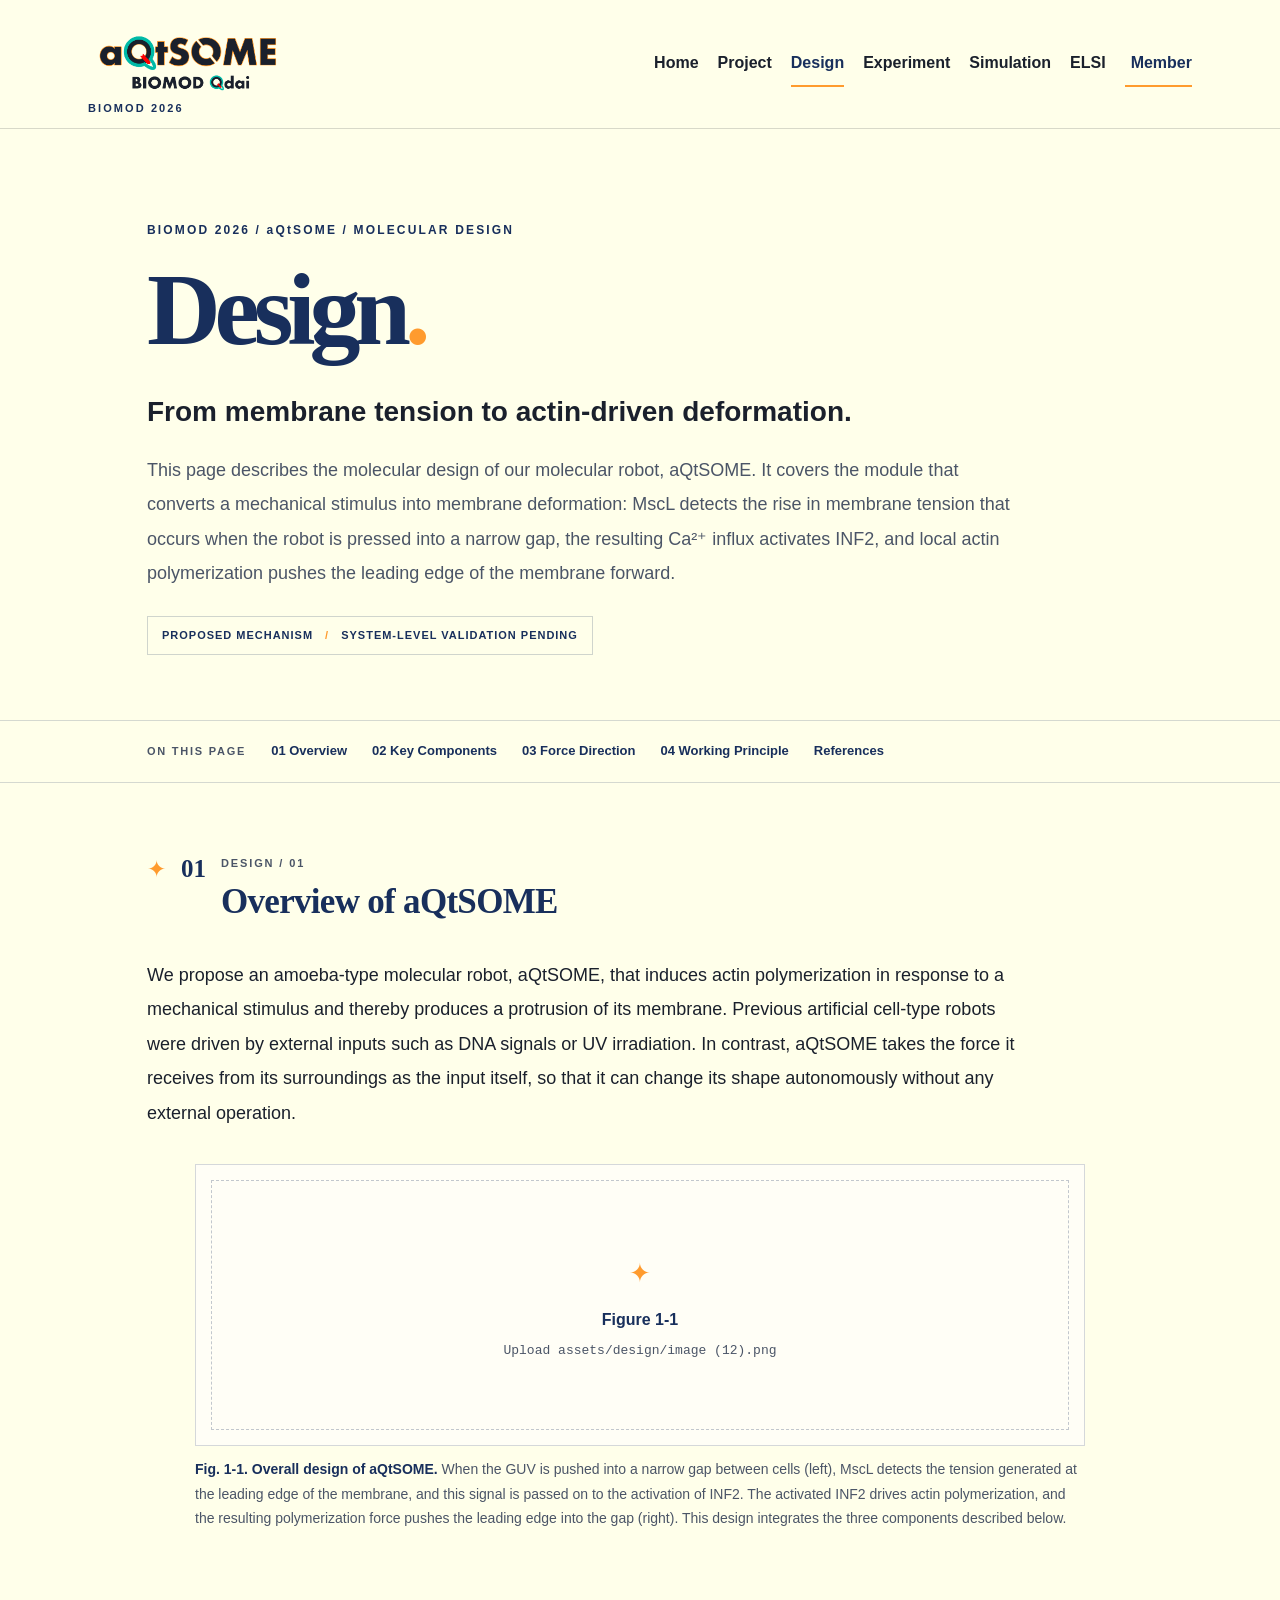
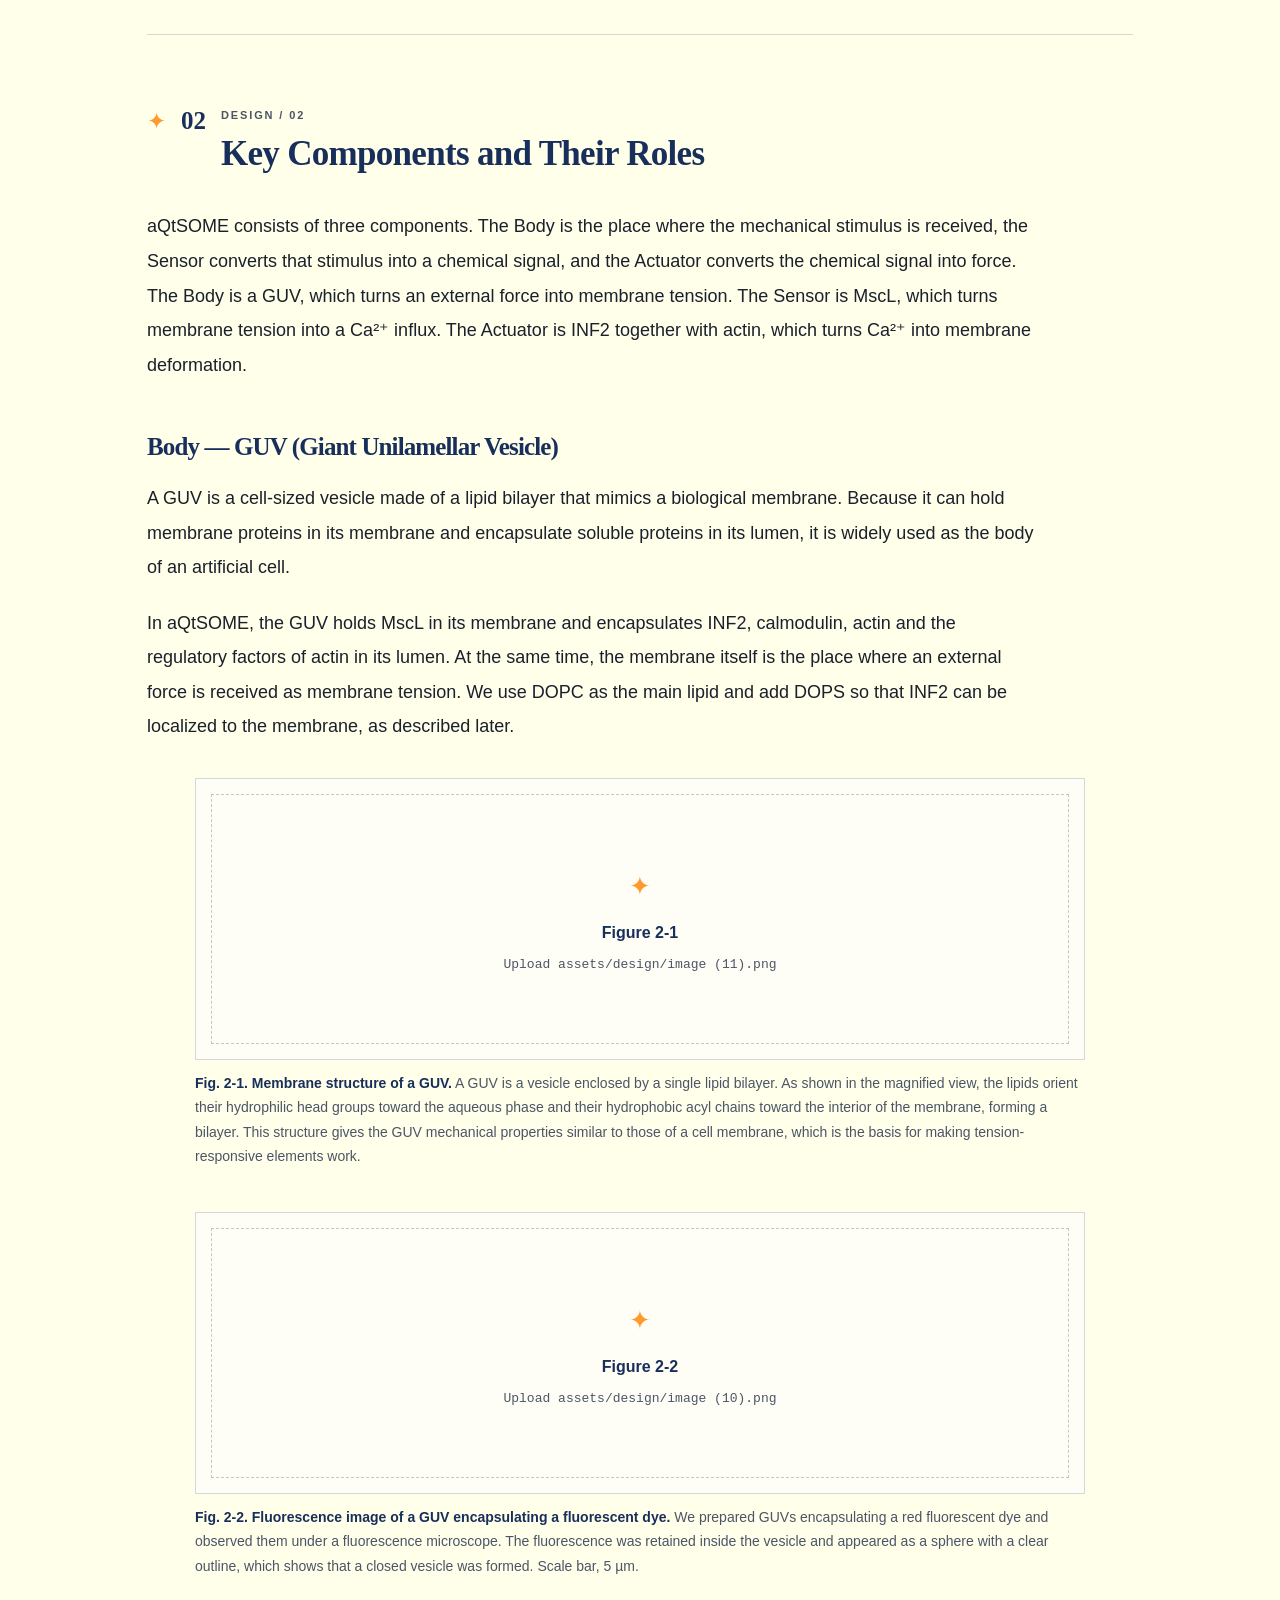
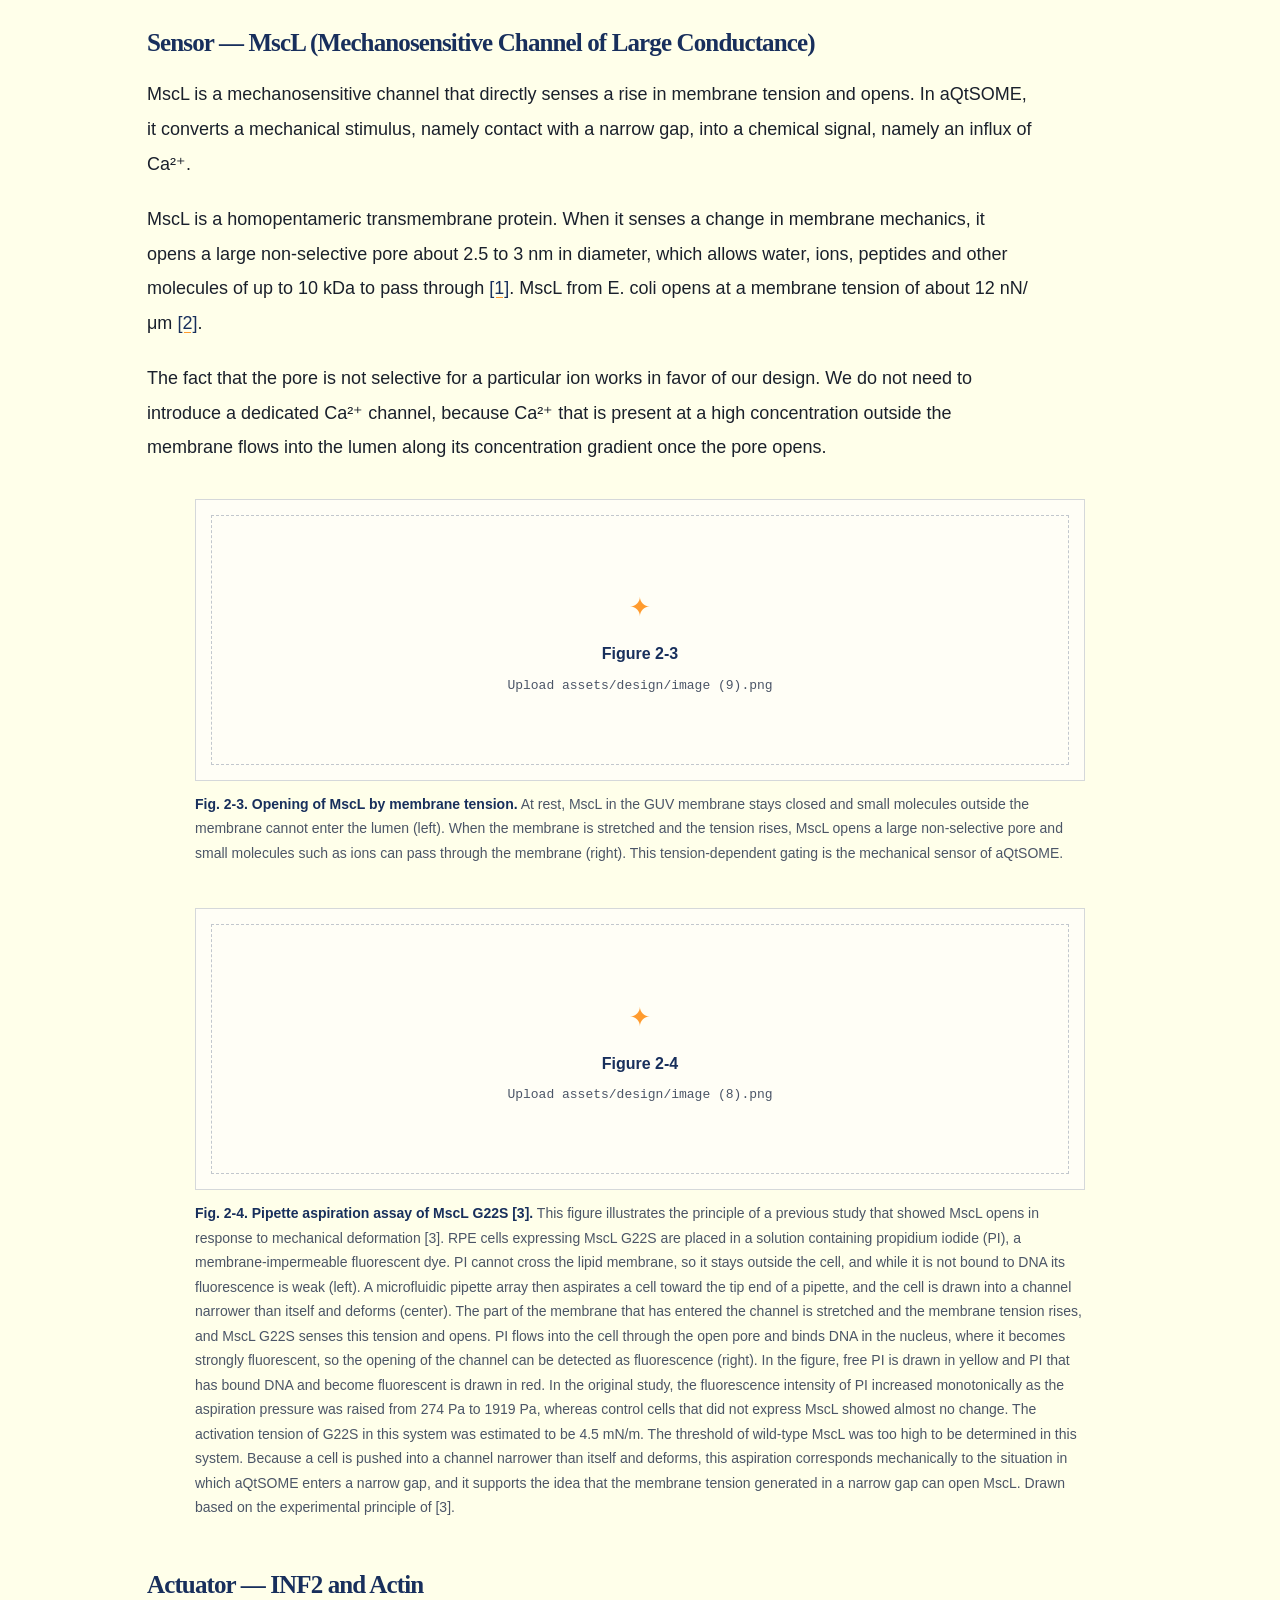
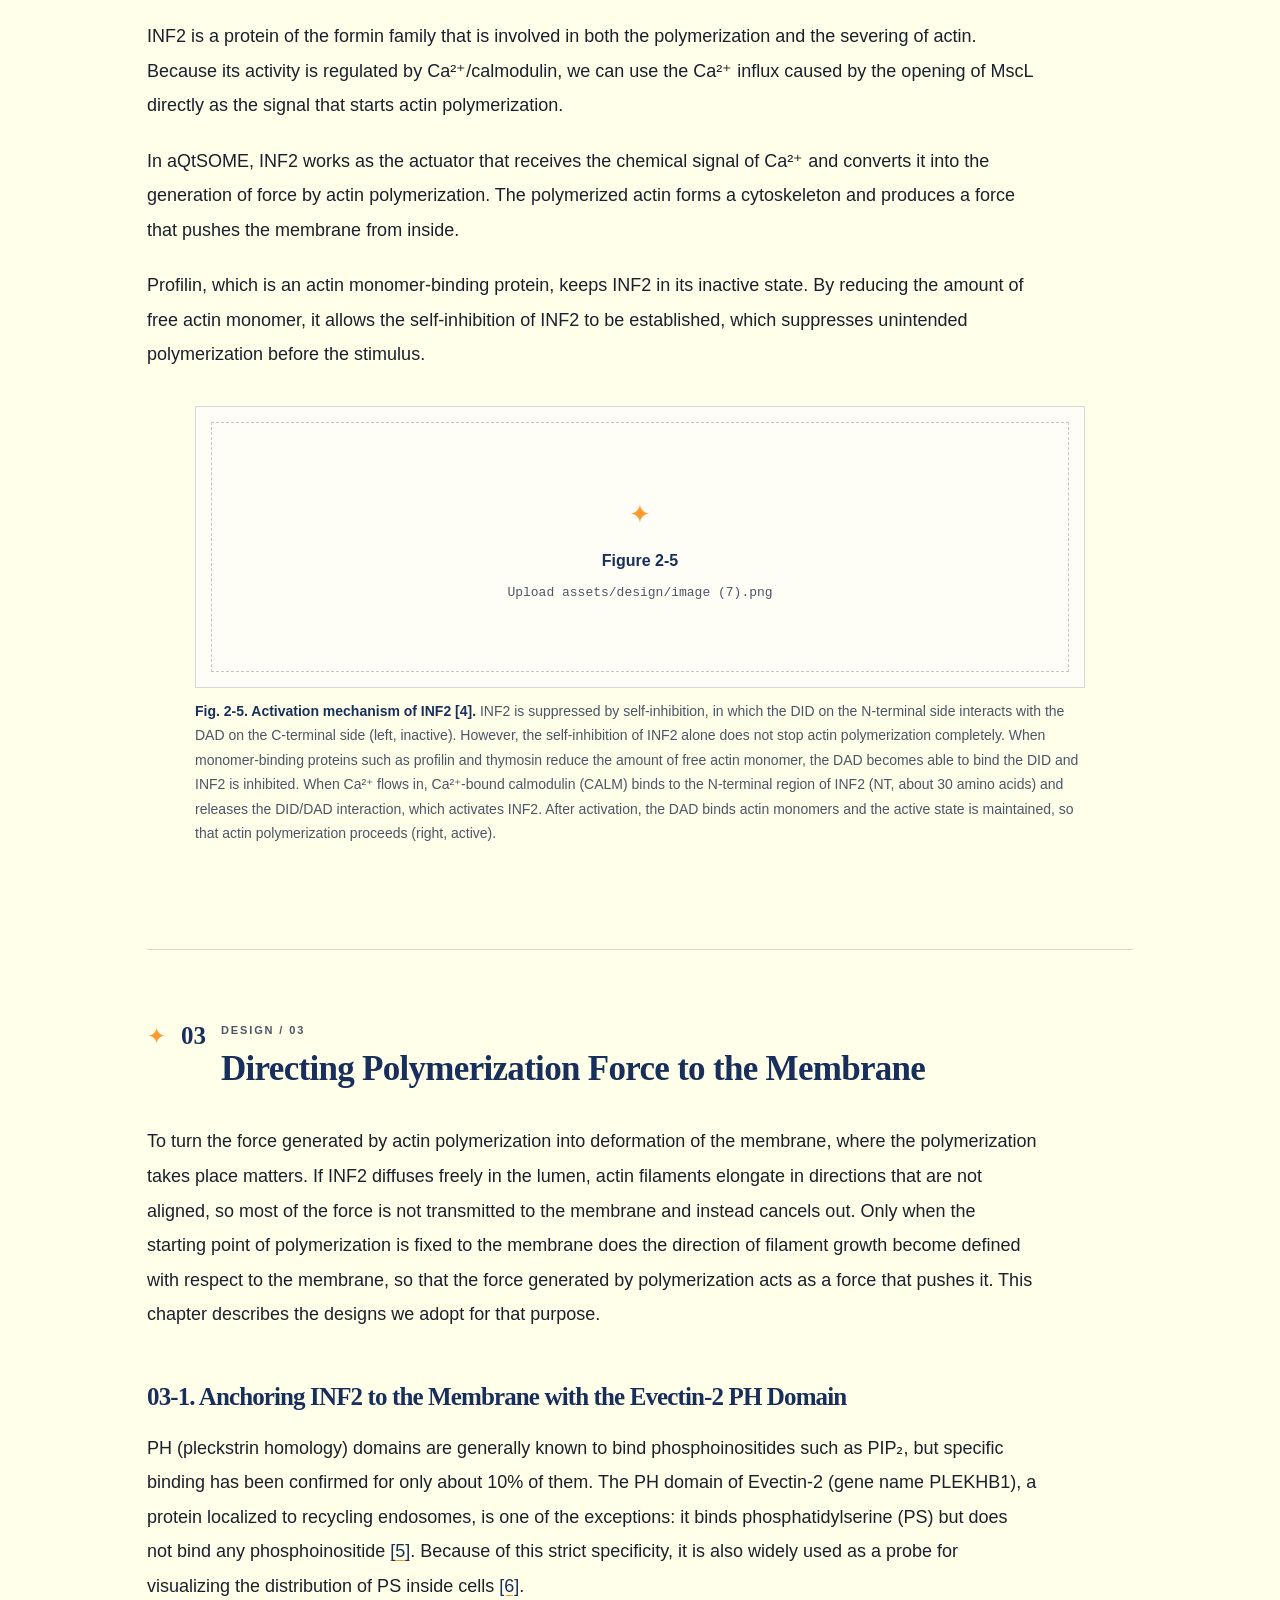
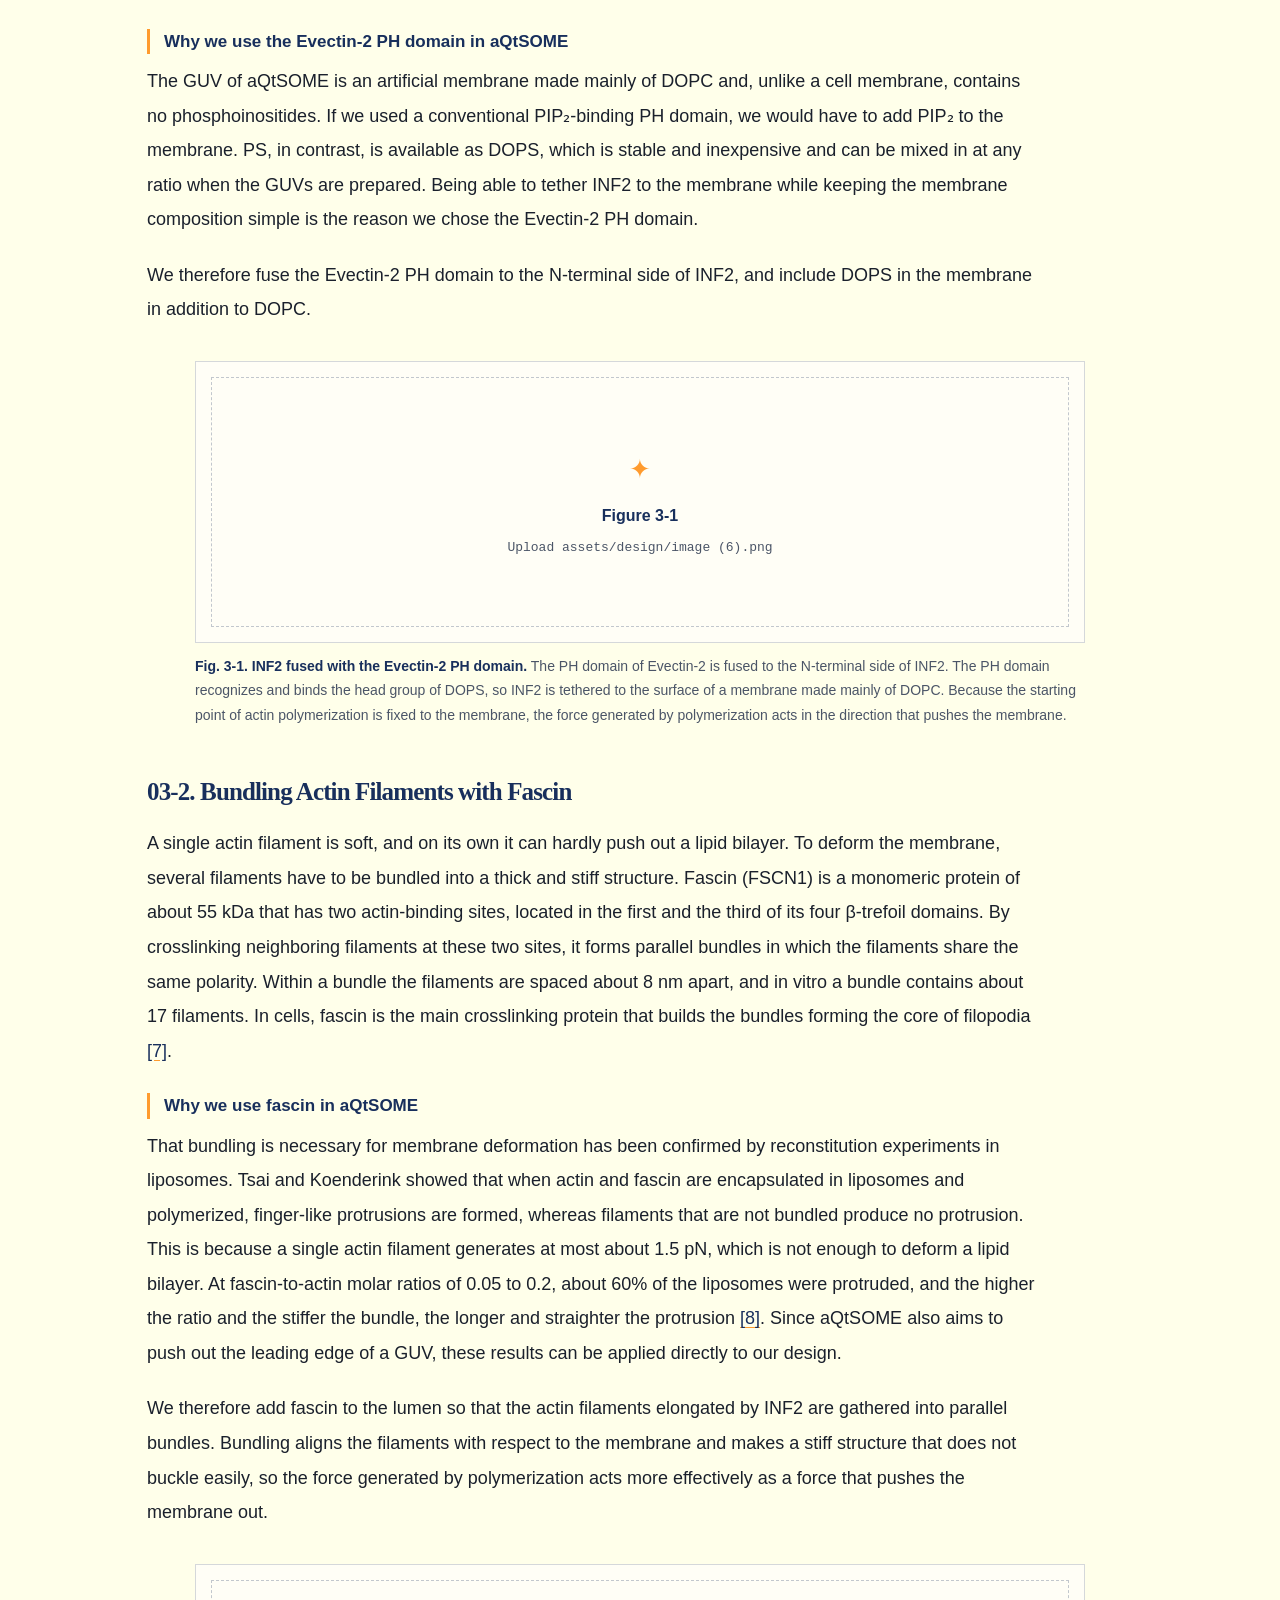
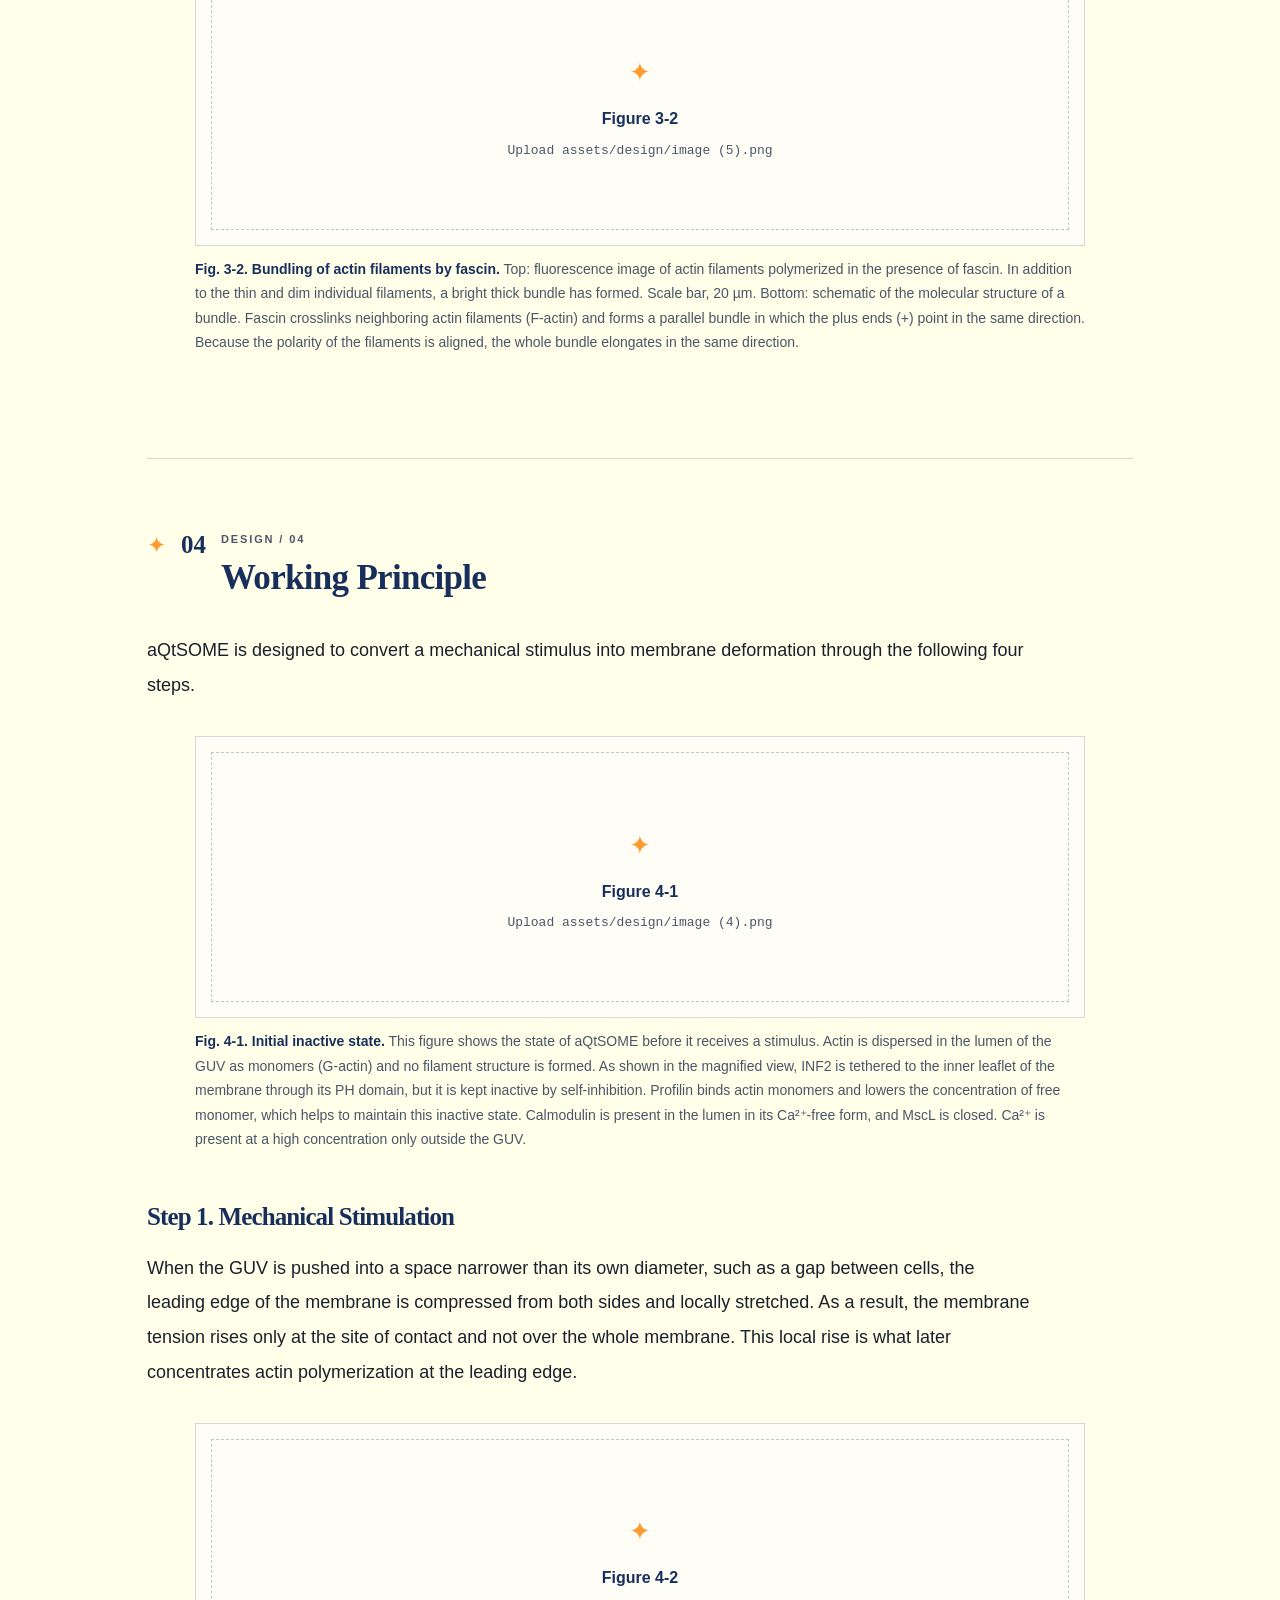
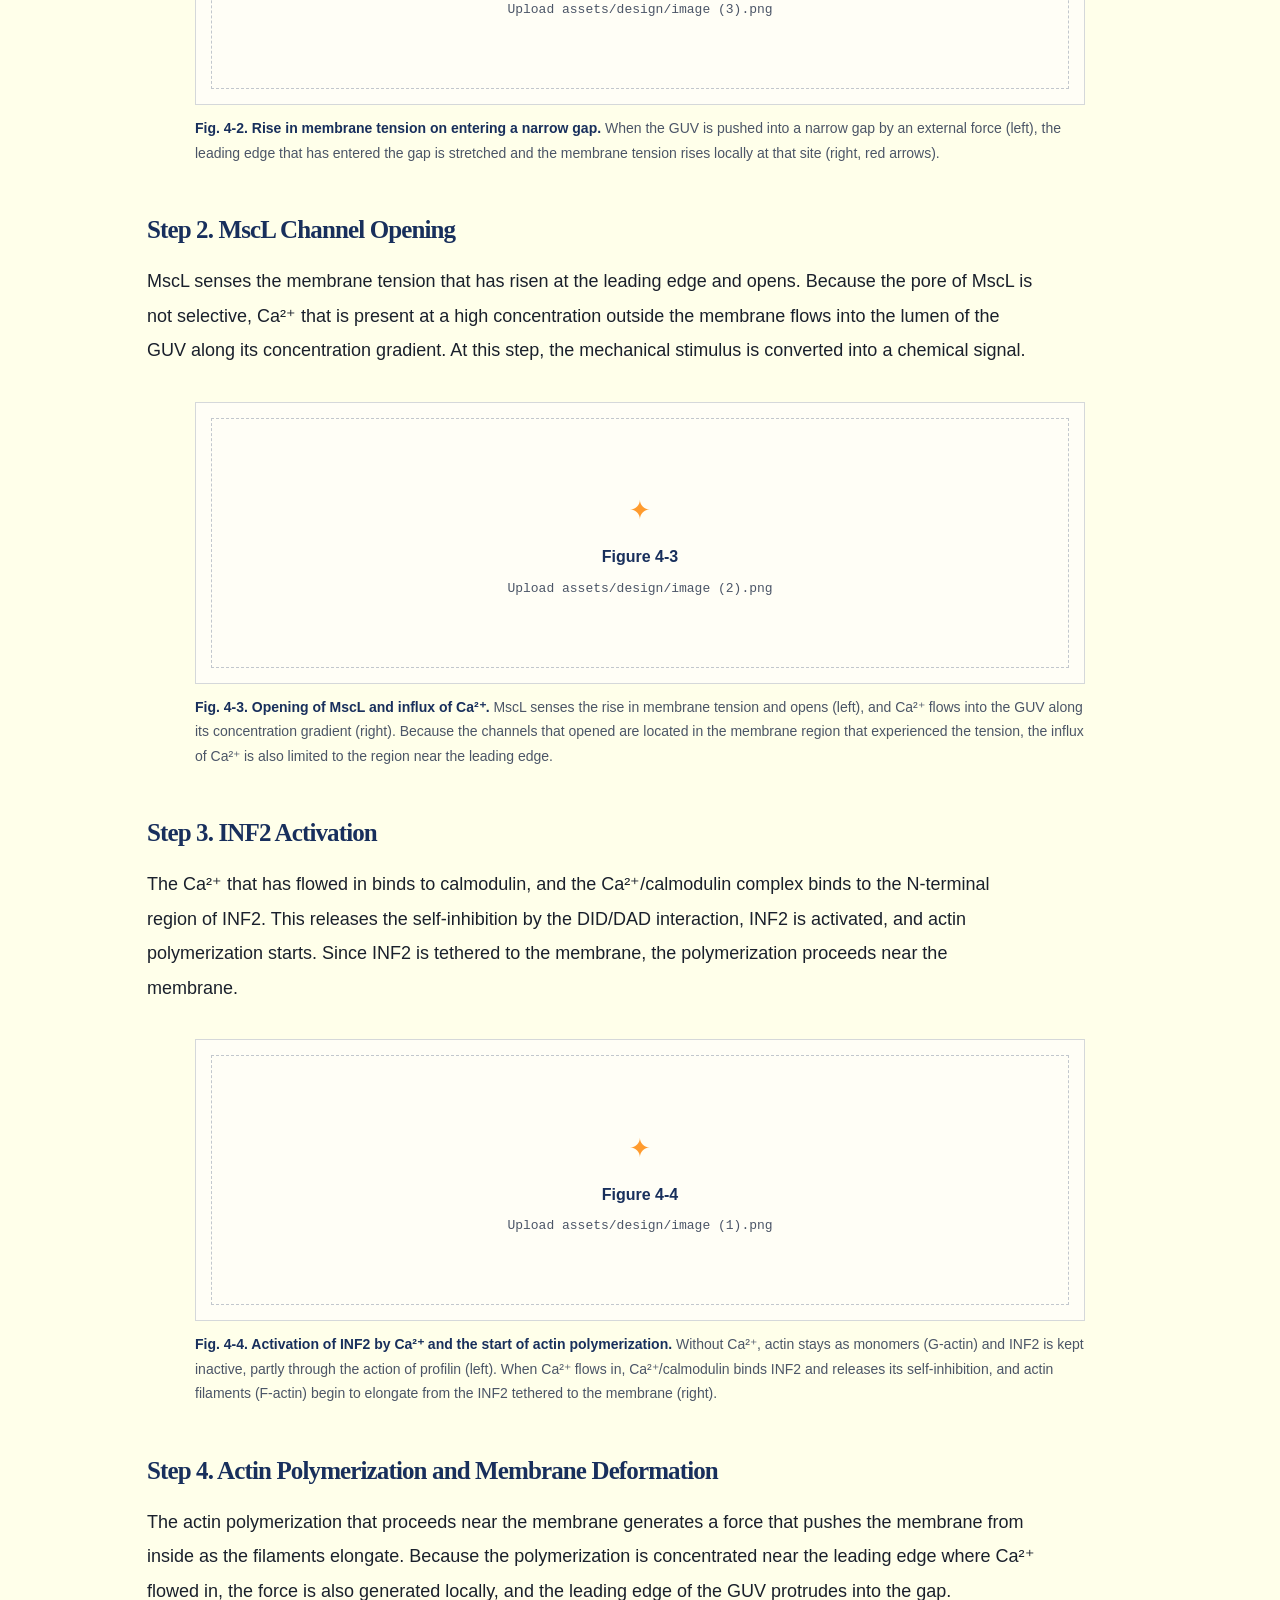
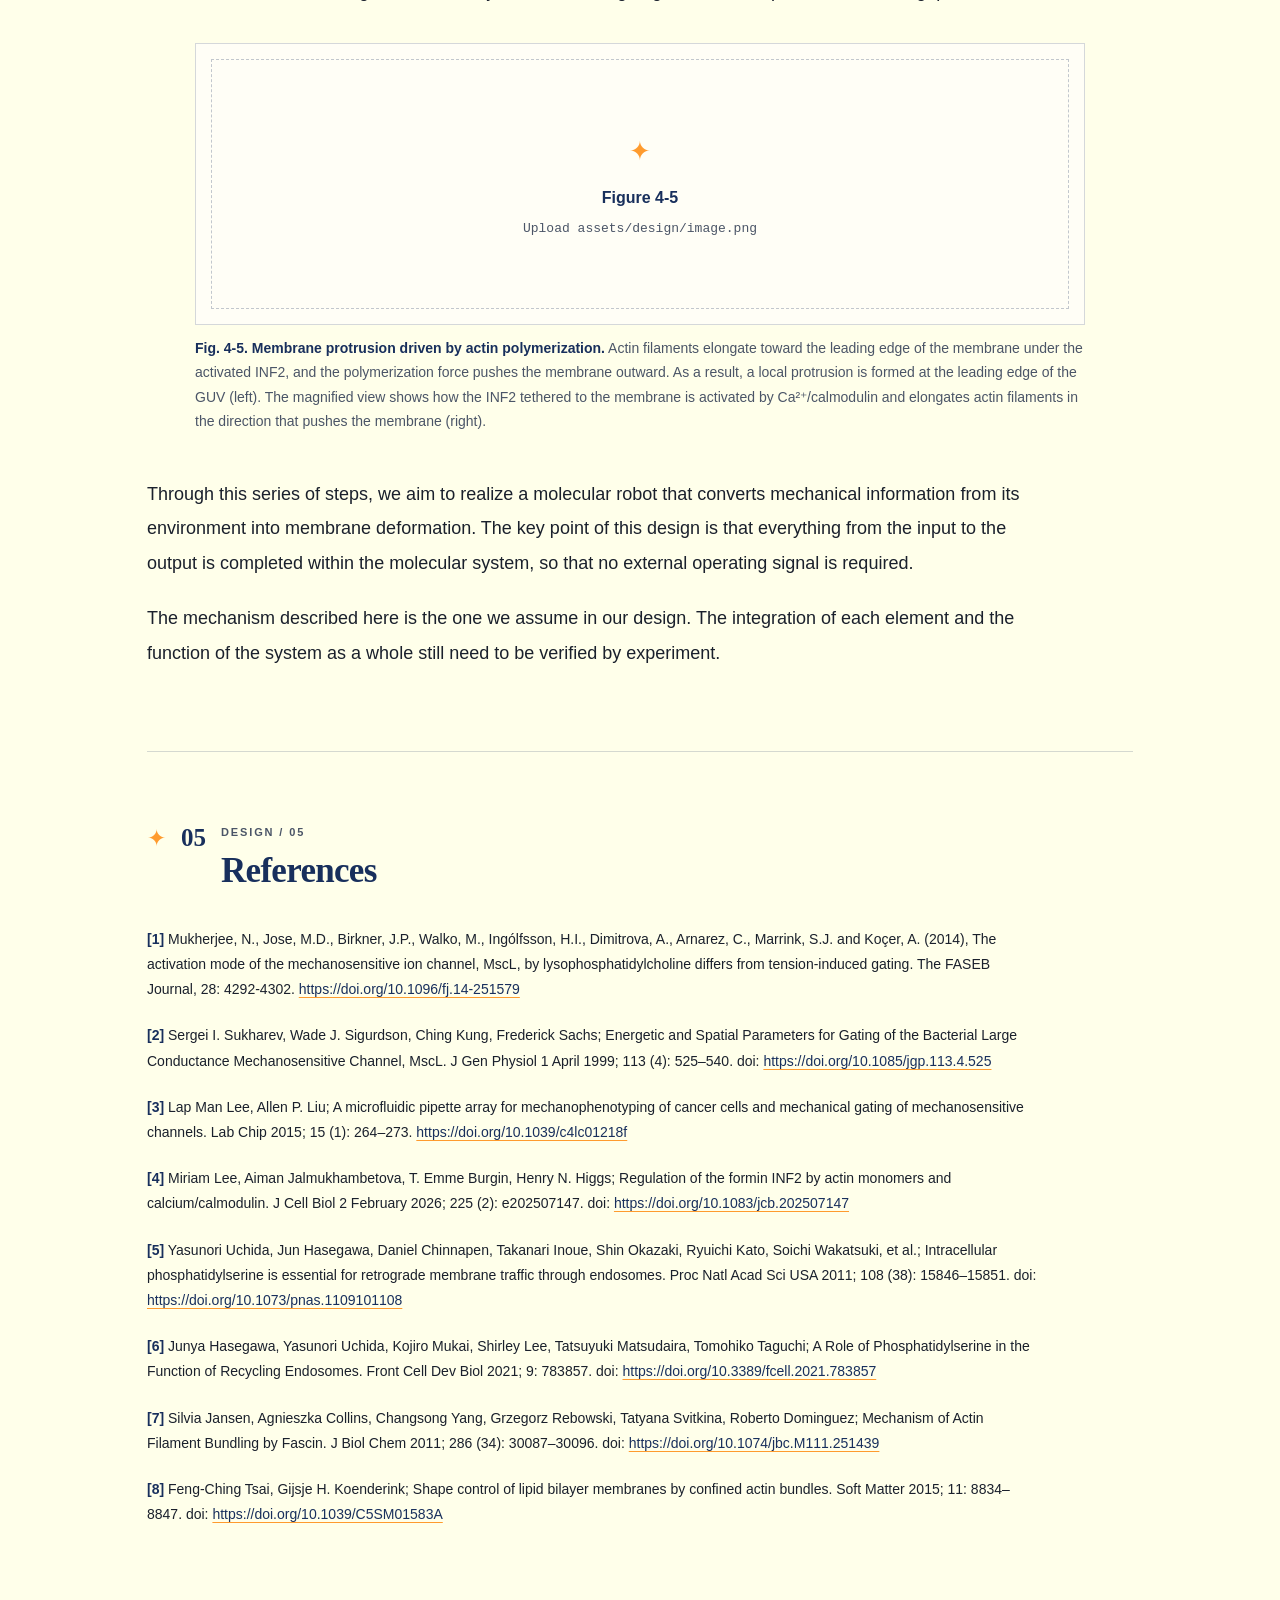
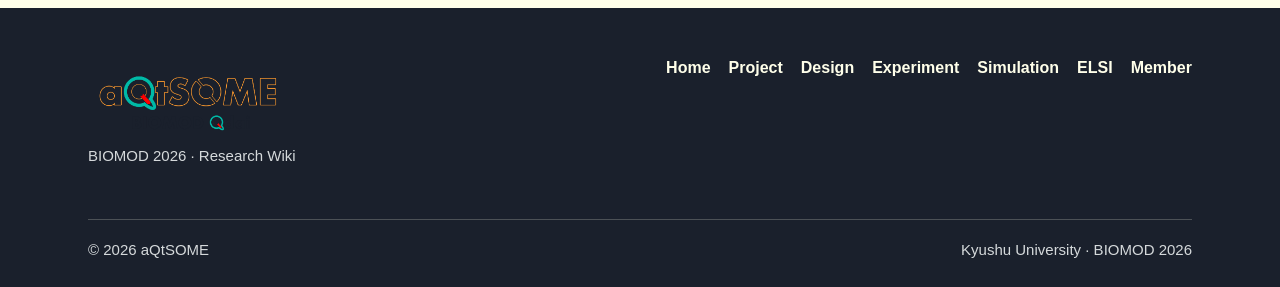
==== commit 973fea06: "Add files via upload" ====
--- a/design.html
+++ b/design.html
@@ -1,124 +1,201 @@
-<!DOCTYPE html>
-
-<html lang="en">
-<head>
-<meta charset="utf-8"/>
-<meta content="width=device-width, initial-scale=1" name="viewport"/>
-<meta content="Design of aQtSOME, a mechanosensitive amoeba-type molecular robot, aQtSOME BIOMOD 2026." name="description"/>
-<title>Design | aQtSOME · BIOMOD 2026</title>
-<link href="style.css" rel="stylesheet"/>
-<link href="design.css" rel="stylesheet"/>
-<script defer="" src="script.js"></script>
-<link href="aqs-unify.css" rel="stylesheet"/></head>
-<body class="aqs-standard-page">
+<!doctype html>
+<html lang="en"><head>
+<meta charset="utf-8"><meta name="viewport" content="width=device-width, initial-scale=1">
+<meta name="description" content="aQtSOME BIOMOD 2026 — molecular design, GUV, MscL, INF2 and actin polymerization.">
+<title>Design | aQtSOME — BIOMOD 2026</title>
+<link rel="stylesheet" href="style.css"><link rel="stylesheet" href="design.css"><script src="script.js" defer></script>
+</head><body class="aqs-design-page">
 <a class="skip-link" href="#main">Skip to content</a>
-<header class="site-header">
-<div class="header-inner">
-<a aria-label="aQtSOME トップページ" class="brand aqe-brand" href="index.html">
-<img alt="aQtSOME ロゴ" class="aqe-brand-logo" onerror="this.hidden=true;this.nextElementSibling.hidden=false" src="assets/logo.png"/>
-<span class="aqe-brand-fallback" hidden="">aQtSOME<span class="aqe-brand-accent">.</span></span>
-<span class="aqe-brand-sub">BIOMOD 2026</span>
-</a>
-<button aria-controls="main-nav" aria-expanded="false" aria-label="メニューを開く" class="menu-toggle" type="button"><span></span><span></span><span></span></button>
-<nav aria-label="Main navigation" class="nav" id="main-nav">
-<a href="index.html">Home</a><a href="project.html">Project</a><a aria-current="page" class="active" href="design.html"><svg aria-hidden="true" class="shuriken" height="16" viewbox="0 0 24 24" width="16"><path d="M12 1.5 15.5 8.5 22.5 12 15.5 15.5 12 22.5 8.5 15.5 1.5 12 8.5 8.5Z" fill="currentColor"></path><circle cx="12" cy="12" fill="var(--paper,#ffffea)" r="2"></circle></svg>Design</a><a href="experiment.html">Experiment</a><a href="simulation.html">Simulation</a>
-<a href="elsi.html"> ELSI</a><a href="member.html">Member</a>
-</nav>
-</div>
-</header>
-<main id="main"><div class="grd-design">
-<section class="grd-hero"><div class="grd-shell"><p class="grd-overline">BIOMOD 2026 / GENE RATE / DESIGN</p><h1>Design<span class="grd-dot">.</span></h1><p class="grd-lead">From mechanical stimulation to autonomous membrane deformation</p><div class="grd-summary"><p>This page describes the molecular design of our molecular robot, aQtSOME. It covers the module that converts a mechanical stimulus into membrane deformation: MscL detects the rise in membrane tension that occurs when the robot is pressed into a narrow gap, the resulting Ca²⁺ influx activates INF2, and local actin polymerization pushes the leading edge of the membrane forward.</p>
-</div></div></section>
-<nav aria-label="On this page" class="grd-toc"><div class="grd-shell grd-toc-inner"><span>ON THIS PAGE</span><a href="#grd-01">01 Overview</a><a href="#grd-02">02 Key Components</a><a href="#grd-03">03 Working Principle</a><a href="#grd-references">References</a></div></nav>
-<div class="grd-shell grd-content"><section class="grd-section" id="grd-01"><div class="grd-section-heading"><svg aria-hidden="true" class="grd-shuriken" viewbox="0 0 24 24"><path d="M12 1.5 15.5 8.5 22.5 12 15.5 15.5 12 22.5 8.5 15.5 1.5 12 8.5 8.5Z" fill="currentColor"></path><circle cx="12" cy="12" fill="#ffffea" r="2"></circle></svg><span class="grd-section-number">01</span><div><span class="grd-section-label">DESIGN / 01</span><h2>Overview of aQtSOME</h2></div></div><div class="grd-section-body"><p>We propose an amoeba-type molecular robot, aQtSOME, that induces actin polymerization in response to a mechanical stimulus and thereby produces a protrusion of its membrane. Previous artificial cell-type robots were driven by external inputs such as DNA signals or UV irradiation. In contrast, <strong>aQtSOME takes the force it receives from its surroundings as the input itself</strong>, so that it can change its shape autonomously without any external operation.</p>
-<figure class="grd-figure" id="figure-1">
-<div class="grd-figure-media"><img alt="Figure 1: Fig.1 Overall design of aQtSOME. When the GUV is pushed into a narrow gap between cells (left), MscL detects the te" loading="eager" onerror="this.hidden=true;this.nextElementSibling.hidden=false" onload="this.hidden=false;this.nextElementSibling.hidden=true" src="assets/design/fig01.webp"/><div class="grd-placeholder"><span aria-hidden="true" class="grd-placeholder-symbol">✦</span><strong>Figure 1</strong><span>Upload assets/design/fig01.webp</span></div></div>
-<figcaption><strong>Fig.1 Overall design of aQtSOME.</strong> When the GUV is pushed into a narrow gap between cells (left), MscL detects the tension generated at the leading edge of the membrane, and this signal is passed on to the activation of INF2. The activated INF2 drives actin polymerization, and the resulting polymerization force pushes the leading edge into the gap (right). This design integrates the three components described below.</figcaption>
-</figure>
+<header class="site-header"><div class="header-inner">
+<a aria-label="aQtSOME home" class="brand aqs-logo-link" href="index.html">
+<img alt="aQtSOME logo" class="aqs-brand-image" onerror="this.hidden=true;this.nextElementSibling.hidden=false" src="assets/logo.png"/>
+<span class="aqs-logo-fallback" hidden="">aQtSOME<span class="aqs-orange">.</span></span>
+<span class="aqs-brand-caption">BIOMOD 2026</span></a>
+<button aria-controls="main-nav" aria-expanded="false" aria-label="Open navigation" class="menu-toggle" type="button"><span></span><span></span><span></span></button>
+<nav aria-label="Main navigation" class="nav" id="main-nav"><a href="index.html">Home</a>
+<a href="project.html">Project</a>
+<a href="design.html" class="active" aria-current="page">Design</a>
+<a href="experiment.html">Experiment</a>
+<a href="simulation.html">Simulation</a>
+<a href="elsi.html">ELSI</a>
+<a aria-current="page" class="active" href="member.html"><svg aria-hidden="true" class="aqs-star" viewbox="0 0 24 24"><path d="M12 1.6 15.1 8.9 22.4 12 15.1 15.1 12 22.4 8.9 15.1 1.6 12 8.9 8.9Z" fill="currentColor"></path><circle cx="12" cy="12" fill="#ffffea" r="2"></circle></svg>Member</a></nav>
+</div></header>
+<main id="main" class="grd-design">
+<section class="grd-hero"><div class="grd-shell">
+<p class="grd-overline">BIOMOD 2026 / aQtSOME / MOLECULAR DESIGN</p>
+<h1>Design<span class="grd-dot">.</span></h1>
+<p class="grd-lead">From membrane tension to actin-driven deformation.</p>
+<div class="grd-summary"><p>This page describes the molecular design of our molecular robot, aQtSOME. It covers the module that converts a mechanical stimulus into membrane deformation: MscL detects the rise in membrane tension that occurs when the robot is pressed into a narrow gap, the resulting Ca²⁺ influx activates INF2, and local actin polymerization pushes the leading edge of the membrane forward.</p></div>
+<div class="grd-status">PROPOSED MECHANISM <span aria-hidden="true">/</span> SYSTEM-LEVEL VALIDATION PENDING</div>
 </div></section>
-<section class="grd-section" id="grd-02"><div class="grd-section-heading"><svg aria-hidden="true" class="grd-shuriken" viewbox="0 0 24 24"><path d="M12 1.5 15.5 8.5 22.5 12 15.5 15.5 12 22.5 8.5 15.5 1.5 12 8.5 8.5Z" fill="currentColor"></path><circle cx="12" cy="12" fill="#ffffea" r="2"></circle></svg><span class="grd-section-number">02</span><div><span class="grd-section-label">DESIGN / 02</span><h2>Key Components and Their Roles</h2></div></div><div class="grd-section-body"><p>aQtSOME consists of three components. The Body is the place where the mechanical stimulus is received, the Sensor converts that stimulus into a chemical signal, and the Actuator converts the chemical signal into force. The Body is a GUV, which turns an external force into membrane tension. The Sensor is MscL, which turns membrane tension into a Ca²⁺ influx. The Actuator is INF2 together with actin, which turns Ca²⁺ into membrane deformation.</p>
-<h3 class="grd-subheading">Body — GUV (Giant Unilamellar Vesicle)</h3>
-<p>A GUV is a cell-sized vesicle made of a lipid bilayer that mimics a biological membrane. Because it can hold membrane proteins in its membrane and encapsulate soluble proteins in its lumen, it is widely used as the body of an artificial cell.</p>
-<p>In aQtSOME, <strong>the GUV holds MscL in its membrane and encapsulates INF2, calmodulin, actin and the regulatory factors of actin in its lumen</strong>. At the same time, the membrane itself is the place where an external force is received as membrane tension. We use DOPC as the main lipid and add DOPS so that INF2 can be localized to the membrane, as described later.</p>
-<figure class="grd-figure" id="figure-2">
-<div class="grd-figure-media"><img alt="Figure 2: Fig.2 Membrane structure of a GUV. A GUV is a vesicle enclosed by a single lipid bilayer. As shown in the magnified" loading="eager" onerror="this.hidden=true;this.nextElementSibling.hidden=false" onload="this.hidden=false;this.nextElementSibling.hidden=true" src="assets/design/fig02.webp"/><div class="grd-placeholder"><span aria-hidden="true" class="grd-placeholder-symbol">✦</span><strong>Figure 2</strong><span>Upload assets/design/fig02.webp</span></div></div>
-<figcaption><strong>Fig.2 Membrane structure of a GUV.</strong> A GUV is a vesicle enclosed by a single lipid bilayer. As shown in the magnified view, the lipids orient their hydrophilic head groups toward the aqueous phase and their hydrophobic acyl chains toward the interior of the membrane, forming a bilayer. This structure gives the GUV mechanical properties similar to those of a cell membrane, which is the basis for making tension-responsive elements work.</figcaption>
-</figure>
-<figure class="grd-figure" id="figure-3">
-<div class="grd-figure-media"><img alt="Figure 3: Fig.3 Fluorescence image of a GUV encapsulating a fluorescent dye. We prepared GUVs encapsulating a red fluorescent" loading="eager" onerror="this.hidden=true;this.nextElementSibling.hidden=false" onload="this.hidden=false;this.nextElementSibling.hidden=true" src="assets/design/fig03.webp"/><div class="grd-placeholder"><span aria-hidden="true" class="grd-placeholder-symbol">✦</span><strong>Figure 3</strong><span>Upload assets/design/fig03.webp</span></div></div>
-<figcaption><strong>Fig.3 Fluorescence image of a GUV encapsulating a fluorescent dye.</strong> We prepared GUVs encapsulating a red fluorescent dye and observed them under a fluorescence microscope. The fluorescence was retained inside the vesicle and appeared as a sphere with a clear outline, which shows that a closed vesicle was formed. Scale bar, 5 µm.</figcaption>
-</figure>
-<h3 class="grd-subheading">Sensor — MscL (Mechanosensitive Channel of Large Conductance)</h3>
-<p>MscL is a mechanosensitive channel that directly senses a rise in membrane tension and opens. In aQtSOME, <strong>it converts a mechanical stimulus, namely contact with a narrow gap, into a chemical signal, namely an influx of Ca²⁺</strong>.</p>
-<p>MscL is a homopentameric transmembrane protein. When it senses a change in membrane mechanics, it opens a large non-selective pore about 2.5 to 3 nm in diameter, which allows water, ions, peptides and other molecules of up to 10 kDa to pass through [1]. MscL from <em>E. coli</em> opens at a membrane tension of about 12 mN/m [2].</p>
-<p>The fact that the pore is not selective for a particular ion works in favor of our design. We do not need to introduce a dedicated Ca²⁺ channel, because Ca²⁺ that is present at a high concentration outside the membrane flows into the lumen along its concentration gradient once the pore opens.</p>
-<figure class="grd-figure" id="figure-4">
-<div class="grd-figure-media"><img alt="Figure 4: Fig.4 Opening of MscL by membrane tension. At rest, MscL in the GUV membrane stays closed and small molecules outsi" loading="eager" onerror="this.hidden=true;this.nextElementSibling.hidden=false" onload="this.hidden=false;this.nextElementSibling.hidden=true" src="assets/design/fig04.webp"/><div class="grd-placeholder"><span aria-hidden="true" class="grd-placeholder-symbol">✦</span><strong>Figure 4</strong><span>Upload assets/design/fig04.webp</span></div></div>
-<figcaption><strong>Fig.4 Opening of MscL by membrane tension.</strong> At rest, MscL in the GUV membrane stays closed and small molecules outside the membrane cannot enter the lumen (left). When the membrane is stretched and the tension rises, MscL opens a large non-selective pore and small molecules such as ions can pass through the membrane (right). This tension-dependent gating is the mechanical sensor of aQtSOME.</figcaption>
-</figure>
-<figure class="grd-figure" id="figure-5">
-<div class="grd-figure-media"><img alt="Figure 5: Fig.5 Structural models of MscL in the membrane in each state . This figure shows the process by which the MscL cha" loading="eager" onerror="this.hidden=true;this.nextElementSibling.hidden=false" onload="this.hidden=false;this.nextElementSibling.hidden=true" src="assets/design/fig05.webp"/><div class="grd-placeholder"><span aria-hidden="true" class="grd-placeholder-symbol">✦</span><strong>Figure 5</strong><span>Upload assets/design/fig05.webp</span></div></div>
-<figcaption><strong>Fig.5 Structural models of MscL in the membrane in each state [1].</strong> This figure shows the process by which the MscL channel opens under membrane tension, obtained by coarse-grained molecular dynamics simulation. A model was built with the Martini force field from the closed-state crystal structure of MscL from <em>M. tuberculosis</em>, embedded in a DOPC membrane, and tension was applied stepwise up to 60 to 65 mN/m. The upper row is the view from outside the membrane (top view) and the lower row is the cross-section of the membrane (side view). (A) is the closed state before tension is applied, (B) is the pre-open state in which the helices are tilted and the extracellular side is expanded, and (C) is the sub-conducting open state. A large conformational change already occurs before the pore itself opens.</figcaption>
-</figure>
-<figure class="grd-figure" id="figure-6">
-<div class="grd-figure-media"><img alt="Figure 6: Fig.6 Pipette aspiration assay of MscL G22S . In this experiment, cells were aspirated with a microfluidic pipette " loading="eager" onerror="this.hidden=true;this.nextElementSibling.hidden=false" onload="this.hidden=false;this.nextElementSibling.hidden=true" src="assets/design/fig06.webp"/><div class="grd-placeholder"><span aria-hidden="true" class="grd-placeholder-symbol">✦</span><strong>Figure 6</strong><span>Upload assets/design/fig06.webp</span></div></div>
-<figcaption><strong>Fig.6 Pipette aspiration assay of MscL G22S [3].</strong> In this experiment, cells were aspirated with a microfluidic pipette array to show that MscL opens under tension. (a) is a schematic of the principle: when tension is applied by aspiration, MscL opens and propidium iodide, a membrane-impermeable dye, flows in and stains the nucleus. (b) shows fluorescence images of RPE cells expressing MscL-G22S. As the aspiration pressure was raised from 274 Pa to 1919 Pa, the fluorescence intensity increased together with the deformation of the cell. (c) is the quantification of this result. The fluorescence of the G22S-expressing cells increased monotonically with pressure, whereas the control cells without viral infection showed almost no change. MscL was expressed in the cells with an adenovirus, and the aspiration pressure was controlled by the flow rate of a syringe pump. The activation tension of G22S was estimated to be 4.5 mN/m. The threshold of the wild type was too high to be determined in this system.</figcaption>
-</figure>
-<h3 class="grd-subheading">Actuator — INF2 and Actin</h3>
-<p>INF2 is a protein of the formin family that is involved in both the polymerization and the severing of actin. Because its activity is regulated by Ca²⁺/calmodulin, we can use the Ca²⁺ influx caused by the opening of MscL directly as the signal that starts actin polymerization.</p>
-<p>In aQtSOME, <strong>INF2 works as the actuator that receives the chemical signal of Ca²⁺ and converts it into the generation of force by actin polymerization</strong>. The polymerized actin forms a cytoskeleton and produces a force that pushes the membrane from inside.</p>
-<p>Profilin and thymosin, which are actin monomer-binding proteins, keep INF2 in its inactive state. By reducing the amount of free actin monomer, they allow the self-inhibition of INF2 to be established, which suppresses unintended polymerization before the stimulus.</p>
-<figure class="grd-figure" id="figure-7">
-<div class="grd-figure-media"><img alt="Figure 7: Fig.7 Activation mechanism of INF2 . INF2 is suppressed by self-inhibition, in which the DID on the N-terminal side" loading="eager" onerror="this.hidden=true;this.nextElementSibling.hidden=false" onload="this.hidden=false;this.nextElementSibling.hidden=true" src="assets/design/fig07.webp"/><div class="grd-placeholder"><span aria-hidden="true" class="grd-placeholder-symbol">✦</span><strong>Figure 7</strong><span>Upload assets/design/fig07.webp</span></div></div>
-<figcaption><strong>Fig.7 Activation mechanism of INF2 [4].</strong> INF2 is suppressed by self-inhibition, in which the DID on the N-terminal side interacts with the DAD on the C-terminal side (left, inactive). However, the self-inhibition of INF2 alone does not stop actin polymerization completely. When monomer-binding proteins such as profilin and thymosin reduce the amount of free actin monomer, the DAD becomes able to bind the DID and INF2 is inhibited. When Ca²⁺ flows in, Ca²⁺-bound calmodulin (CALM) binds to the N-terminal region of INF2 (NT, about 30 amino acids) and releases the DID/DAD interaction, which activates INF2 (center). After activation, the DAD binds actin monomers and the active state is maintained, so that actin polymerization proceeds (right, active).</figcaption>
-</figure>
-<figure class="grd-figure" id="figure-8">
-<div class="grd-figure-media"><img alt="Figure 8: Fig.8 INF2 fused with the Evectin-2 PH domain. The INF2 used in aQtSOME is designed with the PH domain of Evectin-2" loading="eager" onerror="this.hidden=true;this.nextElementSibling.hidden=false" onload="this.hidden=false;this.nextElementSibling.hidden=true" src="assets/design/fig08.webp"/><div class="grd-placeholder"><span aria-hidden="true" class="grd-placeholder-symbol">✦</span><strong>Figure 8</strong><span>Upload assets/design/fig08.webp</span></div></div>
-<figcaption><strong>Fig.8 INF2 fused with the Evectin-2 PH domain.</strong> The INF2 used in aQtSOME is designed with the PH domain of Evectin-2 added to its N-terminal side. The PH domain binds phosphatidylserine (DOPS), so INF2 is localized to the membrane surface in a membrane that consists mainly of DOPC and contains DOPS. We expect that actin polymerization near the membrane allows the polymerization force to be converted into membrane deformation more efficiently. This design is based on the model of Sato et al., in which a DNA clutch connecting the motor (kinesin) to the membrane transmitted the force generated by the motor to the membrane.</figcaption>
-</figure>
-<hr/>
-</div></section>
-<section class="grd-section" id="grd-03"><div class="grd-section-heading"><svg aria-hidden="true" class="grd-shuriken" viewbox="0 0 24 24"><path d="M12 1.5 15.5 8.5 22.5 12 15.5 15.5 12 22.5 8.5 15.5 1.5 12 8.5 8.5Z" fill="currentColor"></path><circle cx="12" cy="12" fill="#ffffea" r="2"></circle></svg><span class="grd-section-number">03</span><div><span class="grd-section-label">DESIGN / 03</span><h2>Working Principle</h2></div></div><div class="grd-section-body"><p>aQtSOME is designed to convert a mechanical stimulus into membrane deformation through the following four steps.</p>
-<figure class="grd-figure" id="figure-9">
-<div class="grd-figure-media"><img alt="Figure 9: Fig.9 Initial inactive state. This figure shows the state of aQtSOME before it receives a stimulus. Actin is disper" loading="eager" onerror="this.hidden=true;this.nextElementSibling.hidden=false" onload="this.hidden=false;this.nextElementSibling.hidden=true" src="assets/design/fig09.webp"/><div class="grd-placeholder"><span aria-hidden="true" class="grd-placeholder-symbol">✦</span><strong>Figure 9</strong><span>Upload assets/design/fig09.webp</span></div></div>
-<figcaption><strong>Fig.9 Initial inactive state.</strong> This figure shows the state of aQtSOME before it receives a stimulus. Actin is dispersed in the lumen of the GUV as monomers (G-actin) and no filament structure is formed. As shown in the magnified view, INF2 is tethered to the inner leaflet of the membrane through its PH domain, but it is kept inactive by self-inhibition. Profilin binds actin monomers and lowers the concentration of free monomer, which helps to maintain this inactive state. Calmodulin is present in the lumen in its Ca²⁺-free form, and MscL is closed. Ca²⁺ is present at a high concentration only outside the GUV.</figcaption>
-</figure>
-<h2 class="grd-component-heading">Step 1. Mechanical Stimulation</h2>
-<p>When the GUV is pushed into a space narrower than its own diameter, such as a gap between cells, the leading edge of the membrane is compressed from both sides and locally stretched. As a result, the membrane tension rises only at the site of contact and not over the whole membrane. This local rise is what later concentrates actin polymerization at the leading edge.</p>
-<figure class="grd-figure" id="figure-10">
-<div class="grd-figure-media"><img alt="Figure 10: Fig.10 Rise in membrane tension on entering a narrow gap. When the GUV is pushed into a narrow gap by an external f" loading="eager" onerror="this.hidden=true;this.nextElementSibling.hidden=false" onload="this.hidden=false;this.nextElementSibling.hidden=true" src="assets/design/fig10.webp"/><div class="grd-placeholder"><span aria-hidden="true" class="grd-placeholder-symbol">✦</span><strong>Figure 10</strong><span>Upload assets/design/fig10.webp</span></div></div>
-<figcaption><strong>Fig.10 Rise in membrane tension on entering a narrow gap.</strong> When the GUV is pushed into a narrow gap by an external force (left), the leading edge that has entered the gap is stretched and the membrane tension rises locally at that site (right, red arrows).</figcaption>
-</figure>
-<h2 class="grd-component-heading">Step 2. MscL Channel Opening</h2>
-<p>MscL senses the membrane tension that has risen at the leading edge and opens. Because the pore of MscL is not selective, Ca²⁺ that is present at a high concentration outside the membrane flows into the lumen of the GUV along its concentration gradient. At this step, the mechanical stimulus is converted into a chemical signal.</p>
-<figure class="grd-figure" id="figure-11">
-<div class="grd-figure-media"><img alt="Figure 11: Fig.11 Opening of MscL and influx of Ca²⁺. MscL senses the rise in membrane tension and opens (left), and Ca²⁺ flow"loading="eager" onerror="this.hidden=true;this.nextElementSibling.hidden=false" onload="this.hidden=false;this.nextElementSibling.hidden=true" src="assets/design/fig11.webp"/><div class="grd-placeholder"><span aria-hidden="true" class="grd-placeholder-symbol">✦</span><strong>Figure 11</strong><span>Upload assets/design/fig11.webp</span></div></div>
-<figcaption><strong>Fig.11 Opening of MscL and influx of Ca²⁺.</strong> MscL senses the rise in membrane tension and opens (left), and Ca²⁺ flows into the GUV along its concentration gradient (right). Because the channels that opened are located in the membrane region that experienced the tension, the influx of Ca²⁺ is also limited to the region near the leading edge.</figcaption>
-</figure>
-<h2 class="grd-component-heading">Step 3. INF2 Activation</h2>
-<p>The Ca²⁺ that has flowed in binds to calmodulin, and the Ca²⁺/calmodulin complex binds to the N-terminal region of INF2. This releases the self-inhibition by the DID/DAD interaction, INF2 is activated, and actin polymerization starts. Since INF2 is tethered to the membrane, the polymerization proceeds near the membrane.</p>
-<figure class="grd-figure" id="figure-12">
-<div class="grd-figure-media"><img alt="Figure 12: Fig.12 Activation of INF2 by Ca²⁺ and the start of actin polymerization. Without Ca²⁺, actin stays as monomers (G-a" loading="eager" onerror="this.hidden=true;this.nextElementSibling.hidden=false" onload="this.hidden=false;this.nextElementSibling.hidden=true" src="assets/design/fig12.webp"/><div class="grd-placeholder"><span aria-hidden="true" class="grd-placeholder-symbol">✦</span><strong>Figure 12</strong><span>Upload assets/design/fig12.webp</span></div></div>
-<figcaption><strong>Fig.12 Activation of INF2 by Ca²⁺ and the start of actin polymerization.</strong> Without Ca²⁺, actin stays as monomers (G-actin) and INF2 is kept inactive, partly through the action of profilin (left). When Ca²⁺ flows in, Ca²⁺/calmodulin binds INF2 and releases its self-inhibition, and actin filaments (F-actin) begin to elongate from the INF2 tethered to the membrane (right).</figcaption>
-</figure>
-<h2 class="grd-component-heading">Step 4. Actin Polymerization and Membrane Deformation</h2>
-<p>The actin polymerization that proceeds near the membrane generates a force that pushes the membrane from inside as the filaments elongate. Because the polymerization is concentrated near the leading edge where Ca²⁺ flowed in, the force is also generated locally, and the leading edge of the GUV protrudes into the gap.</p>
-<figure class="grd-figure" id="figure-13">
-<div class="grd-figure-media"><img alt="Figure 13: Fig.13 Membrane protrusion driven by actin polymerization. Actin filaments elongate toward the leading edge of the " loading="eager" onerror="this.hidden=true;this.nextElementSibling.hidden=false" onload="this.hidden=false;this.nextElementSibling.hidden=true" src="assets/design/fig13.webp"/><div class="grd-placeholder"><span aria-hidden="true" class="grd-placeholder-symbol">✦</span><strong>Figure 13</strong><span>Upload assets/design/fig13.webp</span></div></div>
-<figcaption><strong>Fig.13 Membrane protrusion driven by actin polymerization.</strong> Actin filaments elongate toward the leading edge of the membrane under the activated INF2, and the polymerization force pushes the membrane outward. As a result, a local protrusion is formed at the leading edge of the GUV (left). The magnified view shows how the INF2 tethered to the membrane is activated by Ca²⁺/calmodulin and elongates actin filaments in the direction that pushes the membrane (right).</figcaption>
-</figure>
-<p>Through this series of steps, we aim to realize a molecular robot that converts mechanical information from its environment into membrane deformation. The key point of this design is that everything from the input to the output is completed within the molecular system, so that no external operating signal is required.</p>
-<p><strong>The mechanism described here is the one we assume in our design.</strong> The integration of each element and the function of the system as a whole still need to be verified by experiment.</p>
-<hr/>
-</div></section>
-<section class="grd-section" id="grd-references"><div class="grd-section-heading"><span class="grd-section-label">REFERENCES</span><h2>References</h2></div><div class="grd-section-body"><p>[1] Mukherjee, N., Jose, M.D., Birkner, J.P., Walko, M., Ingólfsson, H.I., Dimitrova, A., Arnarez, C., Marrink, S.J. and Koçer, A. (2014), The activation mode of the mechanosensitive ion channel, MscL, by lysophosphatidylcholine differs from tension-induced gating. The FASEB Journal, 28: 4292-4302. https://doi.org/10.1096/fj.14-251579</p>
-<p>[2] Sergei I. Sukharev, Wade J. Sigurdson, Ching Kung, Frederick Sachs; Energetic and Spatial Parameters for Gating of the Bacterial Large Conductance Mechanosensitive Channel, MscL. <em>J Gen Physiol</em> 1 April 1999; 113 (4): 525–540. doi: https://doi.org/10.1085/jgp.113.4.525</p>
-<p>[3] Lap Man Lee, Allen P. Liu; A microfluidic pipette array for mechanophenotyping of cancer cells and mechanical gating of mechanosensitive channels. <em>Lab Chip</em> 2015; 15 (1): 264–273. https://doi.org/10.1039/c4lc01218f</p>
-<p>[4] Miriam Lee, Aiman Jalmukhambetova, T. Emme Burgin, Henry N. Higgs; Regulation of the formin INF2 by actin monomers and calcium/calmodulin. <em>J Cell Biol</em> 2 February 2026; 225 (2): e202507147. doi: https://doi.org/10.1083/jcb.202507147</p>
-</div></section></div></div></main>
-<footer class="site-footer"><div class="footer-inner"><div class="footer-top">
-<div class="aqe-footer-identity"><a aria-label="aQtSOME トップページ" class="aqe-footer-logo" href="index.html"><img alt="aQtSOME ロゴ" onerror="this.hidden=true;this.nextElementSibling.hidden=false" src="assets/logo.png"/><span class="aqe-footer-fallback" hidden="">aQtSOME<span>.</span></span></a><p>BIOMOD 2026 · Research Wiki</p></div>
-<nav aria-label="Footer navigation" class="footer-nav"><a href="index.html">Home</a><a href="project.html">Project</a><a aria-current="page" href="design.html">Design</a><a href="experiment.html">Experiment</a><a href="simulation.html">Simulation</a><a href="elsi.html">ELSI</a><a href="member.html">Member</a></nav>
-</div><div class="footer-bottom"><span>© 2026 aQtSOME</span><span>Kyushu University · BIOMOD 2026</span></div></div></footer>
-</body>
-</html>
+<nav class="grd-toc" aria-label="On this page"><div class="grd-shell grd-toc-inner"><span>ON THIS PAGE</span>
+<a href="#grd-01">01 Overview</a><a href="#grd-02">02 Key Components</a><a href="#grd-03">03 Force Direction</a><a href="#grd-04">04 Working Principle</a><a href="#grd-05">References</a>
+</div></nav>
+<div class="grd-shell grd-content">
+    <section class="grd-section" id="grd-01">
+      <div class="grd-section-heading"><span class="grd-mark" aria-hidden="true">✦</span><span class="grd-section-number">01</span><div><span class="grd-section-label">DESIGN / 01</span><h2>Overview of aQtSOME</h2></div></div>
+      <div class="grd-section-body">
+      <p>We propose an amoeba-type molecular robot, aQtSOME, that induces actin polymerization in response to a mechanical stimulus and thereby produces a protrusion of its membrane. Previous artificial cell-type robots were driven by external inputs such as DNA signals or UV irradiation. In contrast, aQtSOME takes the force it receives from its surroundings as the input itself, so that it can change its shape autonomously without any external operation.</p>
+      <figure class="grd-figure" id="figure-1-1">
+        <div class="grd-figure-media">
+          <img src="assets/design/image.png" alt="Figure 1-1: Overall design of aQtSOME." loading="eager" decoding="async" onload="this.nextElementSibling.hidden=true" onerror="this.hidden=true;this.nextElementSibling.hidden=false">
+          <div class="grd-placeholder" hidden><span class="grd-placeholder-symbol" aria-hidden="true">✦</span><strong>Figure 1-1</strong><span>Upload assets/design/image (12).png</span></div>
+        </div>
+        <figcaption><strong>Fig. 1-1. Overall design of aQtSOME.</strong> When the GUV is pushed into a narrow gap between cells (left), MscL detects the tension generated at the leading edge of the membrane, and this signal is passed on to the activation of INF2. The activated INF2 drives actin polymerization, and the resulting polymerization force pushes the leading edge into the gap (right). This design integrates the three components described below.</figcaption>
+      </figure>
+    </div></section>
+    <section class="grd-section" id="grd-02">
+      <div class="grd-section-heading"><span class="grd-mark" aria-hidden="true">✦</span><span class="grd-section-number">02</span><div><span class="grd-section-label">DESIGN / 02</span><h2>Key Components and Their Roles</h2></div></div>
+      <div class="grd-section-body">
+      <p>aQtSOME consists of three components. The Body is the place where the mechanical stimulus is received, the Sensor converts that stimulus into a chemical signal, and the Actuator converts the chemical signal into force. The Body is a GUV, which turns an external force into membrane tension. The Sensor is MscL, which turns membrane tension into a Ca²⁺ influx. The Actuator is INF2 together with actin, which turns Ca²⁺ into membrane deformation.</p>
+      <h3 class="grd-subheading">Body — GUV (Giant Unilamellar Vesicle)</h3>
+      <p>A GUV is a cell-sized vesicle made of a lipid bilayer that mimics a biological membrane. Because it can hold membrane proteins in its membrane and encapsulate soluble proteins in its lumen, it is widely used as the body of an artificial cell.</p>
+      <p>In aQtSOME, the GUV holds MscL in its membrane and encapsulates INF2, calmodulin, actin and the regulatory factors of actin in its lumen. At the same time, the membrane itself is the place where an external force is received as membrane tension. We use DOPC as the main lipid and add DOPS so that INF2 can be localized to the membrane, as described later.</p>
+      <figure class="grd-figure" id="figure-2-1">
+        <div class="grd-figure-media">
+          <img src="assets/design/image (1).png" alt="Figure 2-1: Membrane structure of a GUV." loading="eager" decoding="async" onload="this.nextElementSibling.hidden=true" onerror="this.hidden=true;this.nextElementSibling.hidden=false">
+          <div class="grd-placeholder" hidden><span class="grd-placeholder-symbol" aria-hidden="true">✦</span><strong>Figure 2-1</strong><span>Upload assets/design/image (11).png</span></div>
+        </div>
+        <figcaption><strong>Fig. 2-1. Membrane structure of a GUV.</strong> A GUV is a vesicle enclosed by a single lipid bilayer. As shown in the magnified view, the lipids orient their hydrophilic head groups toward the aqueous phase and their hydrophobic acyl chains toward the interior of the membrane, forming a bilayer. This structure gives the GUV mechanical properties similar to those of a cell membrane, which is the basis for making tension-responsive elements work.</figcaption>
+      </figure>
+      <figure class="grd-figure" id="figure-2-2">
+        <div class="grd-figure-media">
+          <img src="assets/design/image (2).png" alt="Figure 2-2: Fluorescence image of a GUV encapsulating a fluorescent dye." loading="eager" decoding="async" onload="this.nextElementSibling.hidden=true" onerror="this.hidden=true;this.nextElementSibling.hidden=false">
+          <div class="grd-placeholder" hidden><span class="grd-placeholder-symbol" aria-hidden="true">✦</span><strong>Figure 2-2</strong><span>Upload assets/design/image (10).png</span></div>
+        </div>
+        <figcaption><strong>Fig. 2-2. Fluorescence image of a GUV encapsulating a fluorescent dye.</strong> We prepared GUVs encapsulating a red fluorescent dye and observed them under a fluorescence microscope. The fluorescence was retained inside the vesicle and appeared as a sphere with a clear outline, which shows that a closed vesicle was formed. Scale bar, 5 µm.</figcaption>
+      </figure>
+      <h3 class="grd-subheading">Sensor — MscL (Mechanosensitive Channel of Large Conductance)</h3>
+      <p>MscL is a mechanosensitive channel that directly senses a rise in membrane tension and opens. In aQtSOME, it converts a mechanical stimulus, namely contact with a narrow gap, into a chemical signal, namely an influx of Ca²⁺.</p>
+      <p>MscL is a homopentameric transmembrane protein. When it senses a change in membrane mechanics, it opens a large non-selective pore about 2.5 to 3 nm in diameter, which allows water, ions, peptides and other molecules of up to 10 kDa to pass through <a href="#ref-1" class="grd-cite">[1]</a>. MscL from E. coli opens at a membrane tension of about 12 nN/μm <a href="#ref-2" class="grd-cite">[2]</a>.</p>
+      <p>The fact that the pore is not selective for a particular ion works in favor of our design. We do not need to introduce a dedicated Ca²⁺ channel, because Ca²⁺ that is present at a high concentration outside the membrane flows into the lumen along its concentration gradient once the pore opens.</p>
+      <figure class="grd-figure" id="figure-2-3">
+        <div class="grd-figure-media">
+          <img src="assets/design/image (3).png" alt="Figure 2-3: Opening of MscL by membrane tension." loading="eager" decoding="async" onload="this.nextElementSibling.hidden=true" onerror="this.hidden=true;this.nextElementSibling.hidden=false">
+          <div class="grd-placeholder" hidden><span class="grd-placeholder-symbol" aria-hidden="true">✦</span><strong>Figure 2-3</strong><span>Upload assets/design/image (9).png</span></div>
+        </div>
+        <figcaption><strong>Fig. 2-3. Opening of MscL by membrane tension.</strong> At rest, MscL in the GUV membrane stays closed and small molecules outside the membrane cannot enter the lumen (left). When the membrane is stretched and the tension rises, MscL opens a large non-selective pore and small molecules such as ions can pass through the membrane (right). This tension-dependent gating is the mechanical sensor of aQtSOME.</figcaption>
+      </figure>
+      <figure class="grd-figure" id="figure-2-4">
+        <div class="grd-figure-media">
+          <img src="assets/design/image (4).png" alt="Figure 2-4: Pipette aspiration assay of MscL G22S [3]." loading="eager" decoding="async" onload="this.nextElementSibling.hidden=true" onerror="this.hidden=true;this.nextElementSibling.hidden=false">
+          <div class="grd-placeholder" hidden><span class="grd-placeholder-symbol" aria-hidden="true">✦</span><strong>Figure 2-4</strong><span>Upload assets/design/image (8).png</span></div>
+        </div>
+        <figcaption><strong>Fig. 2-4. Pipette aspiration assay of MscL G22S [3].</strong> This figure illustrates the principle of a previous study that showed MscL opens in response to mechanical deformation [3]. RPE cells expressing MscL G22S are placed in a solution containing propidium iodide (PI), a membrane-impermeable fluorescent dye. PI cannot cross the lipid membrane, so it stays outside the cell, and while it is not bound to DNA its fluorescence is weak (left). A microfluidic pipette array then aspirates a cell toward the tip end of a pipette, and the cell is drawn into a channel narrower than itself and deforms (center). The part of the membrane that has entered the channel is stretched and the membrane tension rises, and MscL G22S senses this tension and opens. PI flows into the cell through the open pore and binds DNA in the nucleus, where it becomes strongly fluorescent, so the opening of the channel can be detected as fluorescence (right). In the figure, free PI is drawn in yellow and PI that has bound DNA and become fluorescent is drawn in red. In the original study, the fluorescence intensity of PI increased monotonically as the aspiration pressure was raised from 274 Pa to 1919 Pa, whereas control cells that did not express MscL showed almost no change. The activation tension of G22S in this system was estimated to be 4.5 mN/m. The threshold of wild-type MscL was too high to be determined in this system. Because a cell is pushed into a channel narrower than itself and deforms, this aspiration corresponds mechanically to the situation in which aQtSOME enters a narrow gap, and it supports the idea that the membrane tension generated in a narrow gap can open MscL. Drawn based on the experimental principle of [3].</figcaption>
+      </figure>
+      <h3 class="grd-subheading">Actuator — INF2 and Actin</h3>
+      <p>INF2 is a protein of the formin family that is involved in both the polymerization and the severing of actin. Because its activity is regulated by Ca²⁺/calmodulin, we can use the Ca²⁺ influx caused by the opening of MscL directly as the signal that starts actin polymerization.</p>
+      <p>In aQtSOME, INF2 works as the actuator that receives the chemical signal of Ca²⁺ and converts it into the generation of force by actin polymerization. The polymerized actin forms a cytoskeleton and produces a force that pushes the membrane from inside.</p>
+      <p>Profilin, which is an actin monomer-binding protein, keeps INF2 in its inactive state. By reducing the amount of free actin monomer, it allows the self-inhibition of INF2 to be established, which suppresses unintended polymerization before the stimulus.</p>
+      <figure class="grd-figure" id="figure-2-5">
+        <div class="grd-figure-media">
+          <img src="assets/design/image (5).png" alt="Figure 2-5: Activation mechanism of INF2 [4]." loading="eager" decoding="async" onload="this.nextElementSibling.hidden=true" onerror="this.hidden=true;this.nextElementSibling.hidden=false">
+          <div class="grd-placeholder" hidden><span class="grd-placeholder-symbol" aria-hidden="true">✦</span><strong>Figure 2-5</strong><span>Upload assets/design/image (7).png</span></div>
+        </div>
+        <figcaption><strong>Fig. 2-5. Activation mechanism of INF2 [4].</strong> INF2 is suppressed by self-inhibition, in which the DID on the N-terminal side interacts with the DAD on the C-terminal side (left, inactive). However, the self-inhibition of INF2 alone does not stop actin polymerization completely. When monomer-binding proteins such as profilin and thymosin reduce the amount of free actin monomer, the DAD becomes able to bind the DID and INF2 is inhibited. When Ca²⁺ flows in, Ca²⁺-bound calmodulin (CALM) binds to the N-terminal region of INF2 (NT, about 30 amino acids) and releases the DID/DAD interaction, which activates INF2. After activation, the DAD binds actin monomers and the active state is maintained, so that actin polymerization proceeds (right, active).</figcaption>
+      </figure>
+    </div></section>
+    <section class="grd-section" id="grd-03">
+      <div class="grd-section-heading"><span class="grd-mark" aria-hidden="true">✦</span><span class="grd-section-number">03</span><div><span class="grd-section-label">DESIGN / 03</span><h2>Directing Polymerization Force to the Membrane</h2></div></div>
+      <div class="grd-section-body">
+      <p>To turn the force generated by actin polymerization into deformation of the membrane, where the polymerization takes place matters. If INF2 diffuses freely in the lumen, actin filaments elongate in directions that are not aligned, so most of the force is not transmitted to the membrane and instead cancels out. Only when the starting point of polymerization is fixed to the membrane does the direction of filament growth become defined with respect to the membrane, so that the force generated by polymerization acts as a force that pushes it. This chapter describes the designs we adopt for that purpose.</p>
+      <h3 class="grd-subheading">03-1. Anchoring INF2 to the Membrane with the Evectin-2 PH Domain</h3>
+      <p>PH (pleckstrin homology) domains are generally known to bind phosphoinositides such as PIP₂, but specific binding has been confirmed for only about 10% of them. The PH domain of Evectin-2 (gene name PLEKHB1), a protein localized to recycling endosomes, is one of the exceptions: it binds phosphatidylserine (PS) but does not bind any phosphoinositide <a href="#ref-5" class="grd-cite">[5]</a>. Because of this strict specificity, it is also widely used as a probe for visualizing the distribution of PS inside cells <a href="#ref-6" class="grd-cite">[6]</a>.</p>
+      <h4 class="grd-minor-heading">Why we use the Evectin-2 PH domain in aQtSOME</h4>
+      <p>The GUV of aQtSOME is an artificial membrane made mainly of DOPC and, unlike a cell membrane, contains no phosphoinositides. If we used a conventional PIP₂-binding PH domain, we would have to add PIP₂ to the membrane. PS, in contrast, is available as DOPS, which is stable and inexpensive and can be mixed in at any ratio when the GUVs are prepared. Being able to tether INF2 to the membrane while keeping the membrane composition simple is the reason we chose the Evectin-2 PH domain.</p>
+      <p>We therefore fuse the Evectin-2 PH domain to the N-terminal side of INF2, and include DOPS in the membrane in addition to DOPC.</p>
+      <figure class="grd-figure" id="figure-3-1">
+        <div class="grd-figure-media">
+          <img src="assets/design/image (6).png" alt="Figure 3-1: INF2 fused with the Evectin-2 PH domain." loading="eager" decoding="async" onload="this.nextElementSibling.hidden=true" onerror="this.hidden=true;this.nextElementSibling.hidden=false">
+          <div class="grd-placeholder" hidden><span class="grd-placeholder-symbol" aria-hidden="true">✦</span><strong>Figure 3-1</strong><span>Upload assets/design/image (6).png</span></div>
+        </div>
+        <figcaption><strong>Fig. 3-1. INF2 fused with the Evectin-2 PH domain.</strong> The PH domain of Evectin-2 is fused to the N-terminal side of INF2. The PH domain recognizes and binds the head group of DOPS, so INF2 is tethered to the surface of a membrane made mainly of DOPC. Because the starting point of actin polymerization is fixed to the membrane, the force generated by polymerization acts in the direction that pushes the membrane.</figcaption>
+      </figure>
+      <h3 class="grd-subheading">03-2. Bundling Actin Filaments with Fascin</h3>
+      <p>A single actin filament is soft, and on its own it can hardly push out a lipid bilayer. To deform the membrane, several filaments have to be bundled into a thick and stiff structure. Fascin (FSCN1) is a monomeric protein of about 55 kDa that has two actin-binding sites, located in the first and the third of its four β-trefoil domains. By crosslinking neighboring filaments at these two sites, it forms parallel bundles in which the filaments share the same polarity. Within a bundle the filaments are spaced about 8 nm apart, and in vitro a bundle contains about 17 filaments. In cells, fascin is the main crosslinking protein that builds the bundles forming the core of filopodia <a href="#ref-7" class="grd-cite">[7]</a>.</p>
+      <h4 class="grd-minor-heading">Why we use fascin in aQtSOME</h4>
+      <p>That bundling is necessary for membrane deformation has been confirmed by reconstitution experiments in liposomes. Tsai and Koenderink showed that when actin and fascin are encapsulated in liposomes and polymerized, finger-like protrusions are formed, whereas filaments that are not bundled produce no protrusion. This is because a single actin filament generates at most about 1.5 pN, which is not enough to deform a lipid bilayer. At fascin-to-actin molar ratios of 0.05 to 0.2, about 60% of the liposomes were protruded, and the higher the ratio and the stiffer the bundle, the longer and straighter the protrusion <a href="#ref-8" class="grd-cite">[8]</a>. Since aQtSOME also aims to push out the leading edge of a GUV, these results can be applied directly to our design.</p>
+      <p>We therefore add fascin to the lumen so that the actin filaments elongated by INF2 are gathered into parallel bundles. Bundling aligns the filaments with respect to the membrane and makes a stiff structure that does not buckle easily, so the force generated by polymerization acts more effectively as a force that pushes the membrane out.</p>
+      <figure class="grd-figure" id="figure-3-2">
+        <div class="grd-figure-media">
+          <img src="assets/design/image (7).png" alt="Figure 3-2: Bundling of actin filaments by fascin." loading="eager" decoding="async" onload="this.nextElementSibling.hidden=true" onerror="this.hidden=true;this.nextElementSibling.hidden=false">
+          <div class="grd-placeholder" hidden><span class="grd-placeholder-symbol" aria-hidden="true">✦</span><strong>Figure 3-2</strong><span>Upload assets/design/image (5).png</span></div>
+        </div>
+        <figcaption><strong>Fig. 3-2. Bundling of actin filaments by fascin.</strong> Top: fluorescence image of actin filaments polymerized in the presence of fascin. In addition to the thin and dim individual filaments, a bright thick bundle has formed. Scale bar, 20 µm. Bottom: schematic of the molecular structure of a bundle. Fascin crosslinks neighboring actin filaments (F-actin) and forms a parallel bundle in which the plus ends (+) point in the same direction. Because the polarity of the filaments is aligned, the whole bundle elongates in the same direction.</figcaption>
+      </figure>
+    </div></section>
+    <section class="grd-section" id="grd-04">
+      <div class="grd-section-heading"><span class="grd-mark" aria-hidden="true">✦</span><span class="grd-section-number">04</span><div><span class="grd-section-label">DESIGN / 04</span><h2>Working Principle</h2></div></div>
+      <div class="grd-section-body">
+      <p>aQtSOME is designed to convert a mechanical stimulus into membrane deformation through the following four steps.</p>
+      <figure class="grd-figure" id="figure-4-1">
+        <div class="grd-figure-media">
+          <img src="assets/design/image (8).png" alt="Figure 4-1: Initial inactive state." loading="eager" decoding="async" onload="this.nextElementSibling.hidden=true" onerror="this.hidden=true;this.nextElementSibling.hidden=false">
+          <div class="grd-placeholder" hidden><span class="grd-placeholder-symbol" aria-hidden="true">✦</span><strong>Figure 4-1</strong><span>Upload assets/design/image (4).png</span></div>
+        </div>
+        <figcaption><strong>Fig. 4-1. Initial inactive state.</strong> This figure shows the state of aQtSOME before it receives a stimulus. Actin is dispersed in the lumen of the GUV as monomers (G-actin) and no filament structure is formed. As shown in the magnified view, INF2 is tethered to the inner leaflet of the membrane through its PH domain, but it is kept inactive by self-inhibition. Profilin binds actin monomers and lowers the concentration of free monomer, which helps to maintain this inactive state. Calmodulin is present in the lumen in its Ca²⁺-free form, and MscL is closed. Ca²⁺ is present at a high concentration only outside the GUV.</figcaption>
+      </figure>
+      <h3 class="grd-subheading">Step 1. Mechanical Stimulation</h3>
+      <p>When the GUV is pushed into a space narrower than its own diameter, such as a gap between cells, the leading edge of the membrane is compressed from both sides and locally stretched. As a result, the membrane tension rises only at the site of contact and not over the whole membrane. This local rise is what later concentrates actin polymerization at the leading edge.</p>
+      <figure class="grd-figure" id="figure-4-2">
+        <div class="grd-figure-media">
+          <img src="assets/design/image (9).png" alt="Figure 4-2: Rise in membrane tension on entering a narrow gap." loading="eager" decoding="async" onload="this.nextElementSibling.hidden=true" onerror="this.hidden=true;this.nextElementSibling.hidden=false">
+          <div class="grd-placeholder" hidden><span class="grd-placeholder-symbol" aria-hidden="true">✦</span><strong>Figure 4-2</strong><span>Upload assets/design/image (3).png</span></div>
+        </div>
+        <figcaption><strong>Fig. 4-2. Rise in membrane tension on entering a narrow gap.</strong> When the GUV is pushed into a narrow gap by an external force (left), the leading edge that has entered the gap is stretched and the membrane tension rises locally at that site (right, red arrows).</figcaption>
+      </figure>
+      <h3 class="grd-subheading">Step 2. MscL Channel Opening</h3>
+      <p>MscL senses the membrane tension that has risen at the leading edge and opens. Because the pore of MscL is not selective, Ca²⁺ that is present at a high concentration outside the membrane flows into the lumen of the GUV along its concentration gradient. At this step, the mechanical stimulus is converted into a chemical signal.</p>
+      <figure class="grd-figure" id="figure-4-3">
+        <div class="grd-figure-media">
+          <img src="assets/design/image (10).png" alt="Figure 4-3: Opening of MscL and influx of Ca²⁺." loading="eager" decoding="async" onload="this.nextElementSibling.hidden=true" onerror="this.hidden=true;this.nextElementSibling.hidden=false">
+          <div class="grd-placeholder" hidden><span class="grd-placeholder-symbol" aria-hidden="true">✦</span><strong>Figure 4-3</strong><span>Upload assets/design/image (2).png</span></div>
+        </div>
+        <figcaption><strong>Fig. 4-3. Opening of MscL and influx of Ca²⁺.</strong> MscL senses the rise in membrane tension and opens (left), and Ca²⁺ flows into the GUV along its concentration gradient (right). Because the channels that opened are located in the membrane region that experienced the tension, the influx of Ca²⁺ is also limited to the region near the leading edge.</figcaption>
+      </figure>
+      <h3 class="grd-subheading">Step 3. INF2 Activation</h3>
+      <p>The Ca²⁺ that has flowed in binds to calmodulin, and the Ca²⁺/calmodulin complex binds to the N-terminal region of INF2. This releases the self-inhibition by the DID/DAD interaction, INF2 is activated, and actin polymerization starts. Since INF2 is tethered to the membrane, the polymerization proceeds near the membrane.</p>
+      <figure class="grd-figure" id="figure-4-4">
+        <div class="grd-figure-media">
+          <img src="assets/design/image (11).png" alt="Figure 4-4: Activation of INF2 by Ca²⁺ and the start of actin polymerization." loading="eager" decoding="async" onload="this.nextElementSibling.hidden=true" onerror="this.hidden=true;this.nextElementSibling.hidden=false">
+          <div class="grd-placeholder" hidden><span class="grd-placeholder-symbol" aria-hidden="true">✦</span><strong>Figure 4-4</strong><span>Upload assets/design/image (1).png</span></div>
+        </div>
+        <figcaption><strong>Fig. 4-4. Activation of INF2 by Ca²⁺ and the start of actin polymerization.</strong> Without Ca²⁺, actin stays as monomers (G-actin) and INF2 is kept inactive, partly through the action of profilin (left). When Ca²⁺ flows in, Ca²⁺/calmodulin binds INF2 and releases its self-inhibition, and actin filaments (F-actin) begin to elongate from the INF2 tethered to the membrane (right).</figcaption>
+      </figure>
+      <h3 class="grd-subheading">Step 4. Actin Polymerization and Membrane Deformation</h3>
+      <p>The actin polymerization that proceeds near the membrane generates a force that pushes the membrane from inside as the filaments elongate. Because the polymerization is concentrated near the leading edge where Ca²⁺ flowed in, the force is also generated locally, and the leading edge of the GUV protrudes into the gap.</p>
+      <figure class="grd-figure" id="figure-4-5">
+        <div class="grd-figure-media">
+          <img src="assets/design/image (12).png" alt="Figure 4-5: Membrane protrusion driven by actin polymerization." loading="eager" decoding="async" onload="this.nextElementSibling.hidden=true" onerror="this.hidden=true;this.nextElementSibling.hidden=false">
+          <div class="grd-placeholder" hidden><span class="grd-placeholder-symbol" aria-hidden="true">✦</span><strong>Figure 4-5</strong><span>Upload assets/design/image.png</span></div>
+        </div>
+        <figcaption><strong>Fig. 4-5. Membrane protrusion driven by actin polymerization.</strong> Actin filaments elongate toward the leading edge of the membrane under the activated INF2, and the polymerization force pushes the membrane outward. As a result, a local protrusion is formed at the leading edge of the GUV (left). The magnified view shows how the INF2 tethered to the membrane is activated by Ca²⁺/calmodulin and elongates actin filaments in the direction that pushes the membrane (right).</figcaption>
+      </figure>
+      <p>Through this series of steps, we aim to realize a molecular robot that converts mechanical information from its environment into membrane deformation. The key point of this design is that everything from the input to the output is completed within the molecular system, so that no external operating signal is required.</p>
+      <p>The mechanism described here is the one we assume in our design. The integration of each element and the function of the system as a whole still need to be verified by experiment.</p>
+    </div></section>
+    <section class="grd-section" id="grd-05">
+      <div class="grd-section-heading"><span class="grd-mark" aria-hidden="true">✦</span><span class="grd-section-number">05</span><div><span class="grd-section-label">DESIGN / 05</span><h2>References</h2></div></div>
+      <div class="grd-section-body">
+      <p class="grd-reference" id="ref-1"><span class="grd-ref-number">[1]</span> Mukherjee, N., Jose, M.D., Birkner, J.P., Walko, M., Ingólfsson, H.I., Dimitrova, A., Arnarez, C., Marrink, S.J. and Koçer, A. (2014), The activation mode of the mechanosensitive ion channel, MscL, by lysophosphatidylcholine differs from tension-induced gating. The FASEB Journal, 28: 4292-4302. <a href="https://doi.org/10.1096/fj.14-251579" rel="noopener noreferrer" target="_blank">https://doi.org/10.1096/fj.14-251579</a></p>
+      <p class="grd-reference" id="ref-2"><span class="grd-ref-number">[2]</span> Sergei I. Sukharev, Wade J. Sigurdson, Ching Kung, Frederick Sachs; Energetic and Spatial Parameters for Gating of the Bacterial Large Conductance Mechanosensitive Channel, MscL. J Gen Physiol 1 April 1999; 113 (4): 525–540. doi: <a href="https://doi.org/10.1085/jgp.113.4.525" rel="noopener noreferrer" target="_blank">https://doi.org/10.1085/jgp.113.4.525</a></p>
+      <p class="grd-reference" id="ref-3"><span class="grd-ref-number">[3]</span> Lap Man Lee, Allen P. Liu; A microfluidic pipette array for mechanophenotyping of cancer cells and mechanical gating of mechanosensitive channels. Lab Chip 2015; 15 (1): 264–273. <a href="https://doi.org/10.1039/c4lc01218f" rel="noopener noreferrer" target="_blank">https://doi.org/10.1039/c4lc01218f</a></p>
+      <p class="grd-reference" id="ref-4"><span class="grd-ref-number">[4]</span> Miriam Lee, Aiman Jalmukhambetova, T. Emme Burgin, Henry N. Higgs; Regulation of the formin INF2 by actin monomers and calcium/calmodulin. J Cell Biol 2 February 2026; 225 (2): e202507147. doi: <a href="https://doi.org/10.1083/jcb.202507147" rel="noopener noreferrer" target="_blank">https://doi.org/10.1083/jcb.202507147</a></p>
+      <p class="grd-reference" id="ref-5"><span class="grd-ref-number">[5]</span> Yasunori Uchida, Jun Hasegawa, Daniel Chinnapen, Takanari Inoue, Shin Okazaki, Ryuichi Kato, Soichi Wakatsuki, et al.; Intracellular phosphatidylserine is essential for retrograde membrane traffic through endosomes. Proc Natl Acad Sci USA 2011; 108 (38): 15846–15851. doi: <a href="https://doi.org/10.1073/pnas.1109101108" rel="noopener noreferrer" target="_blank">https://doi.org/10.1073/pnas.1109101108</a></p>
+      <p class="grd-reference" id="ref-6"><span class="grd-ref-number">[6]</span> Junya Hasegawa, Yasunori Uchida, Kojiro Mukai, Shirley Lee, Tatsuyuki Matsudaira, Tomohiko Taguchi; A Role of Phosphatidylserine in the Function of Recycling Endosomes. Front Cell Dev Biol 2021; 9: 783857. doi: <a href="https://doi.org/10.3389/fcell.2021.783857" rel="noopener noreferrer" target="_blank">https://doi.org/10.3389/fcell.2021.783857</a></p>
+      <p class="grd-reference" id="ref-7"><span class="grd-ref-number">[7]</span> Silvia Jansen, Agnieszka Collins, Changsong Yang, Grzegorz Rebowski, Tatyana Svitkina, Roberto Dominguez; Mechanism of Actin Filament Bundling by Fascin. J Biol Chem 2011; 286 (34): 30087–30096. doi: <a href="https://doi.org/10.1074/jbc.M111.251439" rel="noopener noreferrer" target="_blank">https://doi.org/10.1074/jbc.M111.251439</a></p>
+      <p class="grd-reference" id="ref-8"><span class="grd-ref-number">[8]</span> Feng-Ching Tsai, Gijsje H. Koenderink; Shape control of lipid bilayer membranes by confined actin bundles. Soft Matter 2015; 11: 8834–8847. doi: <a href="https://doi.org/10.1039/C5SM01583A" rel="noopener noreferrer" target="_blank">https://doi.org/10.1039/C5SM01583A</a></p>
+      </div></section>
+</div></main>
+<footer class="site-footer"><div class="footer-inner">
+<div class="footer-top"><div class="aqs-footer-identity"><a aria-label="aQtSOME home" class="aqs-footer-logo" href="index.html"><img alt="aQtSOME logo" onerror="this.hidden=true;this.nextElementSibling.hidden=false" src="assets/logo.png"/><span class="aqs-footer-fallback" hidden="">aQtSOME<span>.</span></span></a><p>BIOMOD 2026 · Research Wiki</p></div>
+<nav aria-label="Footer navigation" class="footer-nav"><a href="index.html">Home</a>
+<a href="project.html">Project</a>
+<a href="design.html">Design</a>
+<a href="experiment.html">Experiment</a>
+<a href="simulation.html">Simulation</a>
+<a href="elsi.html">ELSI</a>
+<a aria-current="page" href="member.html">Member</a></nav></div>
+<div class="footer-bottom"><span>© 2026 aQtSOME</span><span>Kyushu University · BIOMOD 2026</span></div>
+</div></footer>
+</body></html>
--- a/design.css
+++ b/design.css
@@ -1,4 +1,4 @@
-/* Gene Rate Design page only. Do not edit the shared style.css. */
+/* aQtSOME Design page only. Do not edit shared style.css. */
 .grd-design{--grd-navy:#182f5c;--grd-ink:#1a202c;--grd-orange:#ff9b2e;--grd-paper:#ffffea;--grd-muted:#4b5567;--grd-border:rgba(24,47,92,.18);background:var(--grd-paper);color:var(--grd-ink);font:17px/1.85 Arial,"Helvetica Neue",sans-serif}
 .grd-design *{box-sizing:border-box}
 .grd-design .grd-shell{max-width:1050px;margin:0 auto;padding:0 32px}
@@ -39,14 +39,35 @@
 .grd-design #grd-references .grd-section-body p{font-size:14px;line-height:1.8;overflow-wrap:anywhere}
 @media(max-width:700px){.grd-design{font-size:16px}.grd-design .grd-shell{padding:0 20px}.grd-design .grd-hero{padding:55px 0 48px}.grd-design .grd-section{padding:50px 0}.grd-design .grd-section-heading{gap:10px}.grd-design .grd-section-number{font-size:20px}.grd-design .grd-shuriken{width:19px;height:19px}.grd-design .grd-toc-inner{gap:10px 17px}.grd-design .grd-figure-media,.grd-design .grd-placeholder{min-height:190px}}
 
-/* Fix: show Design figures */
-
-.grd-design .grd-figure-media img[hidden] {
-  display: block !important;
-}
-
-.grd-design .grd-figure-media img {
-  max-width: 100%;
-  height: auto;
-  object-fit: contain;
-}
+/* Design v2 refinements / responsive shared branding */
+body.aqs-design-page .site-header .aqs-logo-link{min-width:0;max-width:none;display:flex;flex-direction:column;justify-content:center;min-height:85px;}
+body.aqs-design-page .site-header .aqs-brand-image{width:235px!important;height:86px!important;max-width:none!important;max-height:none!important;object-fit:contain;object-position:left center}
+body.aqs-design-page .site-header .aqs-brand-caption{font-size:11px;font-weight:700;letter-spacing:.19em;color:#182f5c;margin-top:2px}
+body.aqs-design-page .site-header .header-inner{min-height:110px}
+body.aqs-design-page .site-header .nav a{font-size:15px}
+body.aqs-design-page .site-footer .footer-nav a{font-size:15px}
+body.aqs-design-page .site-footer .aqs-footer-logo img{width:235px!important;height:86px!important;max-width:none!important;max-height:none!important;object-fit:contain;object-position:left center}
+body.aqs-design-page .site-footer .aqs-footer-identity p{font-size:14px}
+body.aqs-design-page .site-footer .footer-bottom{font-size:13px}
+.grd-design{font-size:18px;line-height:1.92}
+.grd-design .grd-hero{padding:78px 0 65px}
+.grd-design .grd-summary{font-size:18px}
+.grd-design .grd-status{display:inline-block;margin-top:25px;padding:8px 14px;border:1px solid rgba(24,47,92,.2);color:#182f5c;font-size:11px;font-weight:800;letter-spacing:.09em}
+.grd-design .grd-status span{color:#ff9b2e;margin:0 8px}
+.grd-design .grd-section{scroll-margin-top:130px}
+.grd-design .grd-mark{font-size:23px;line-height:1;color:#ff9b2e;flex:none;margin-top:5px}
+.grd-design .grd-section-body>p{max-width:890px}
+.grd-design .grd-subheading{margin-top:47px;margin-bottom:17px}
+.grd-design .grd-minor-heading{font:bold 17px/1.5 Arial,sans-serif;color:#182f5c;margin:25px 0 10px;border-left:3px solid #ff9b2e;padding-left:14px}
+.grd-design .grd-figure{max-width:890px;margin:34px auto 43px}
+.grd-design .grd-figure-media{min-height:0;padding:15px;background:#fffef6}
+.grd-design .grd-figure-media img{display:block;width:auto;max-width:100%;max-height:650px;object-fit:contain}
+.grd-design .grd-placeholder{min-height:250px}
+.grd-design .grd-figure figcaption{font-size:14px;line-height:1.75}
+.grd-design .grd-figure figcaption strong{font-weight:800}
+.grd-design .grd-reference{font-size:14px;line-height:1.8;margin-bottom:18px;overflow-wrap:anywhere;max-width:900px}
+.grd-design .grd-ref-number{font-weight:800;color:#182f5c}
+.grd-design .grd-cite{color:#182f5c;text-decoration:underline;text-decoration-color:#ff9b2e;text-underline-offset:3px}
+.grd-design [hidden]{display:none!important}
+@media(max-width:920px){body.aqs-design-page .site-header .header-inner{min-height:95px}}
+@media(max-width:700px){.grd-design{font-size:17px}.grd-design .grd-summary{font-size:17px}.grd-design .grd-figure-media{padding:7px}.grd-design .grd-figure figcaption{font-size:13px}body.aqs-design-page .site-header .aqs-brand-image{width:185px!important;height:70px!important}body.aqs-design-page .site-footer .aqs-footer-logo img{width:185px!important;height:70px!important}}
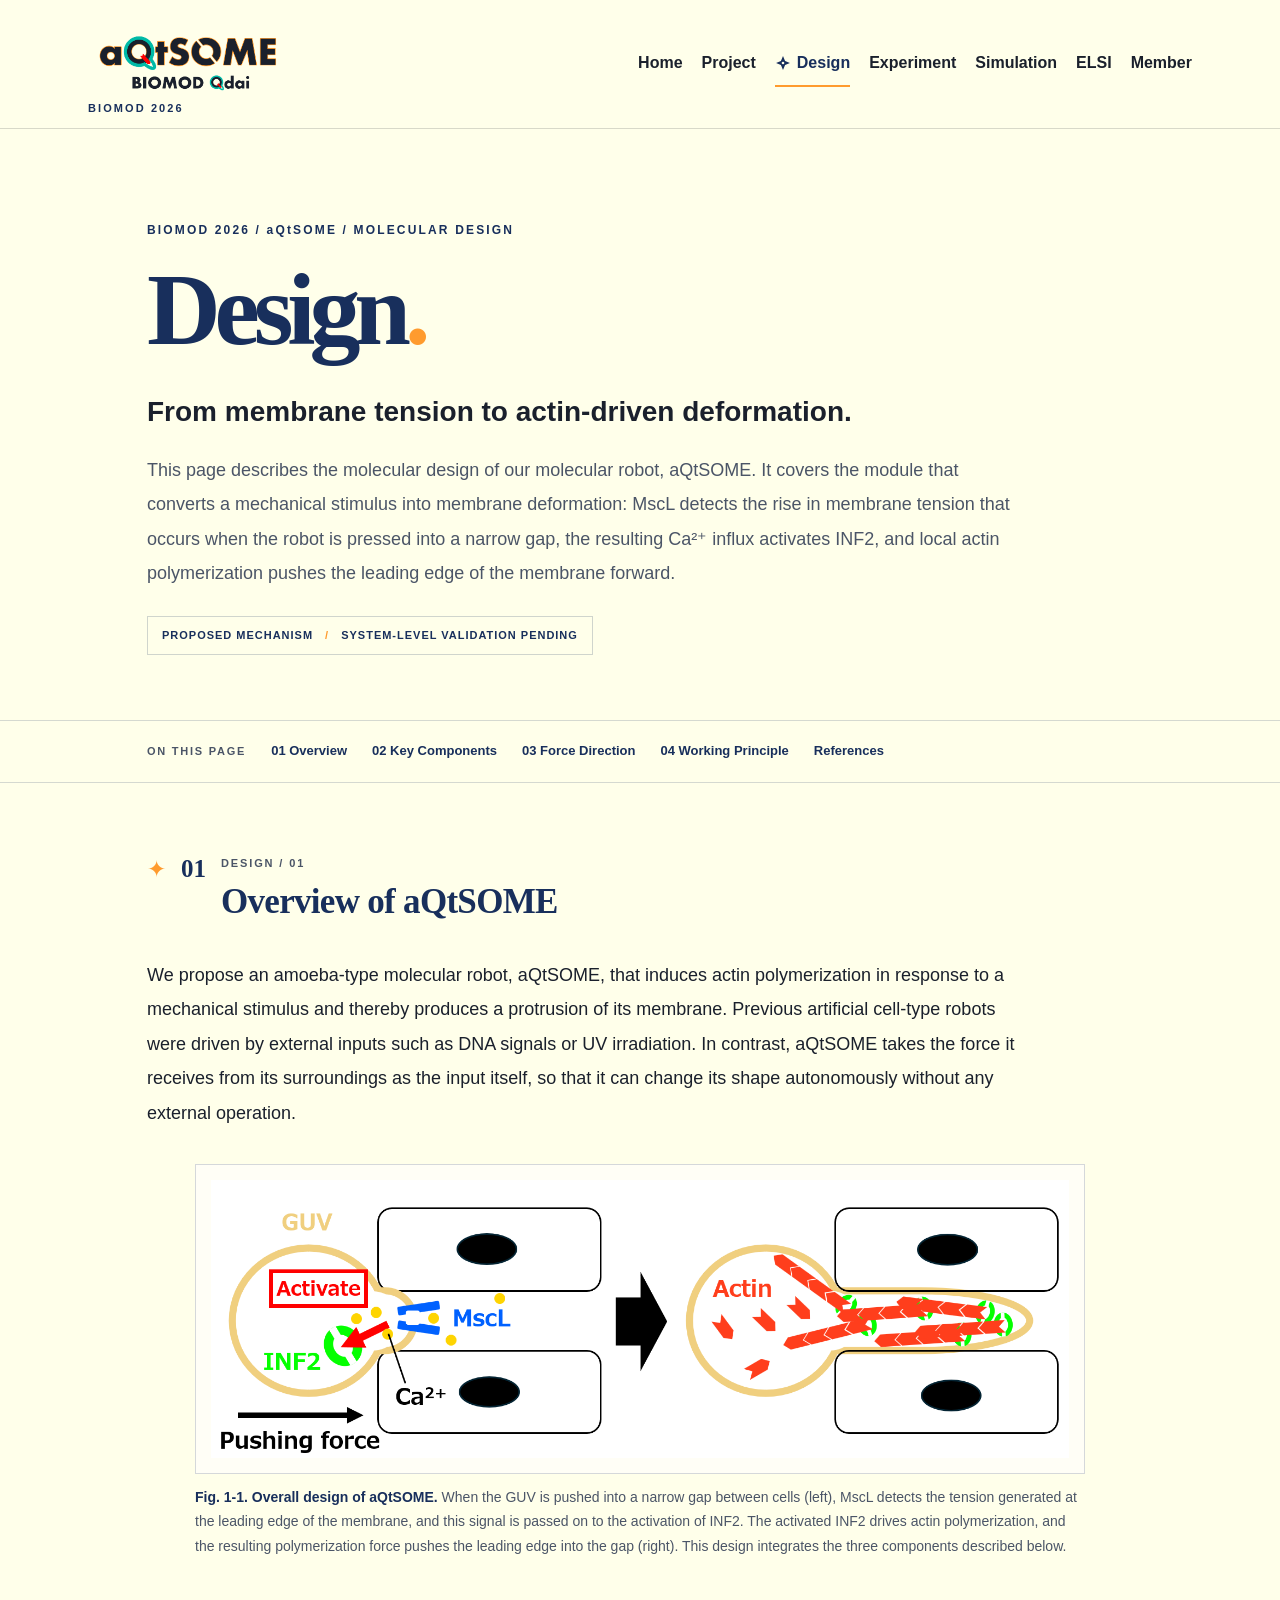
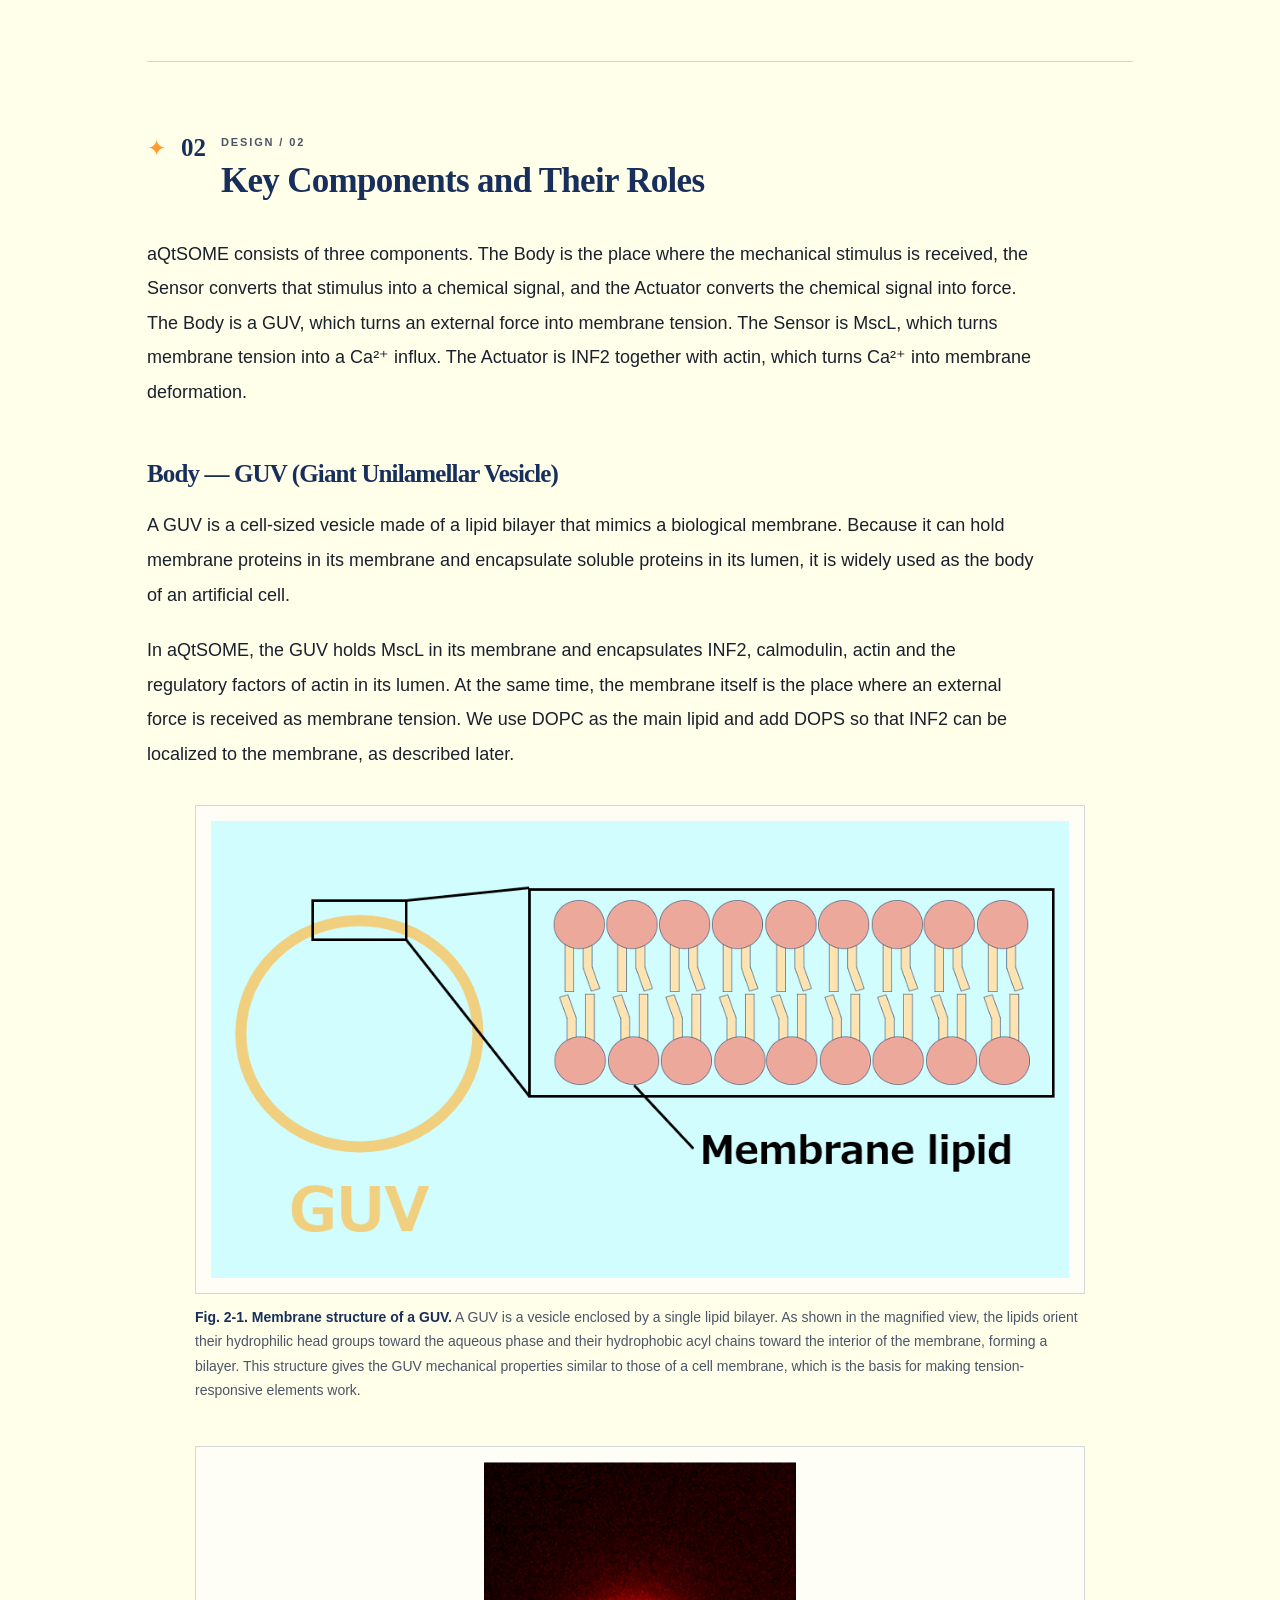
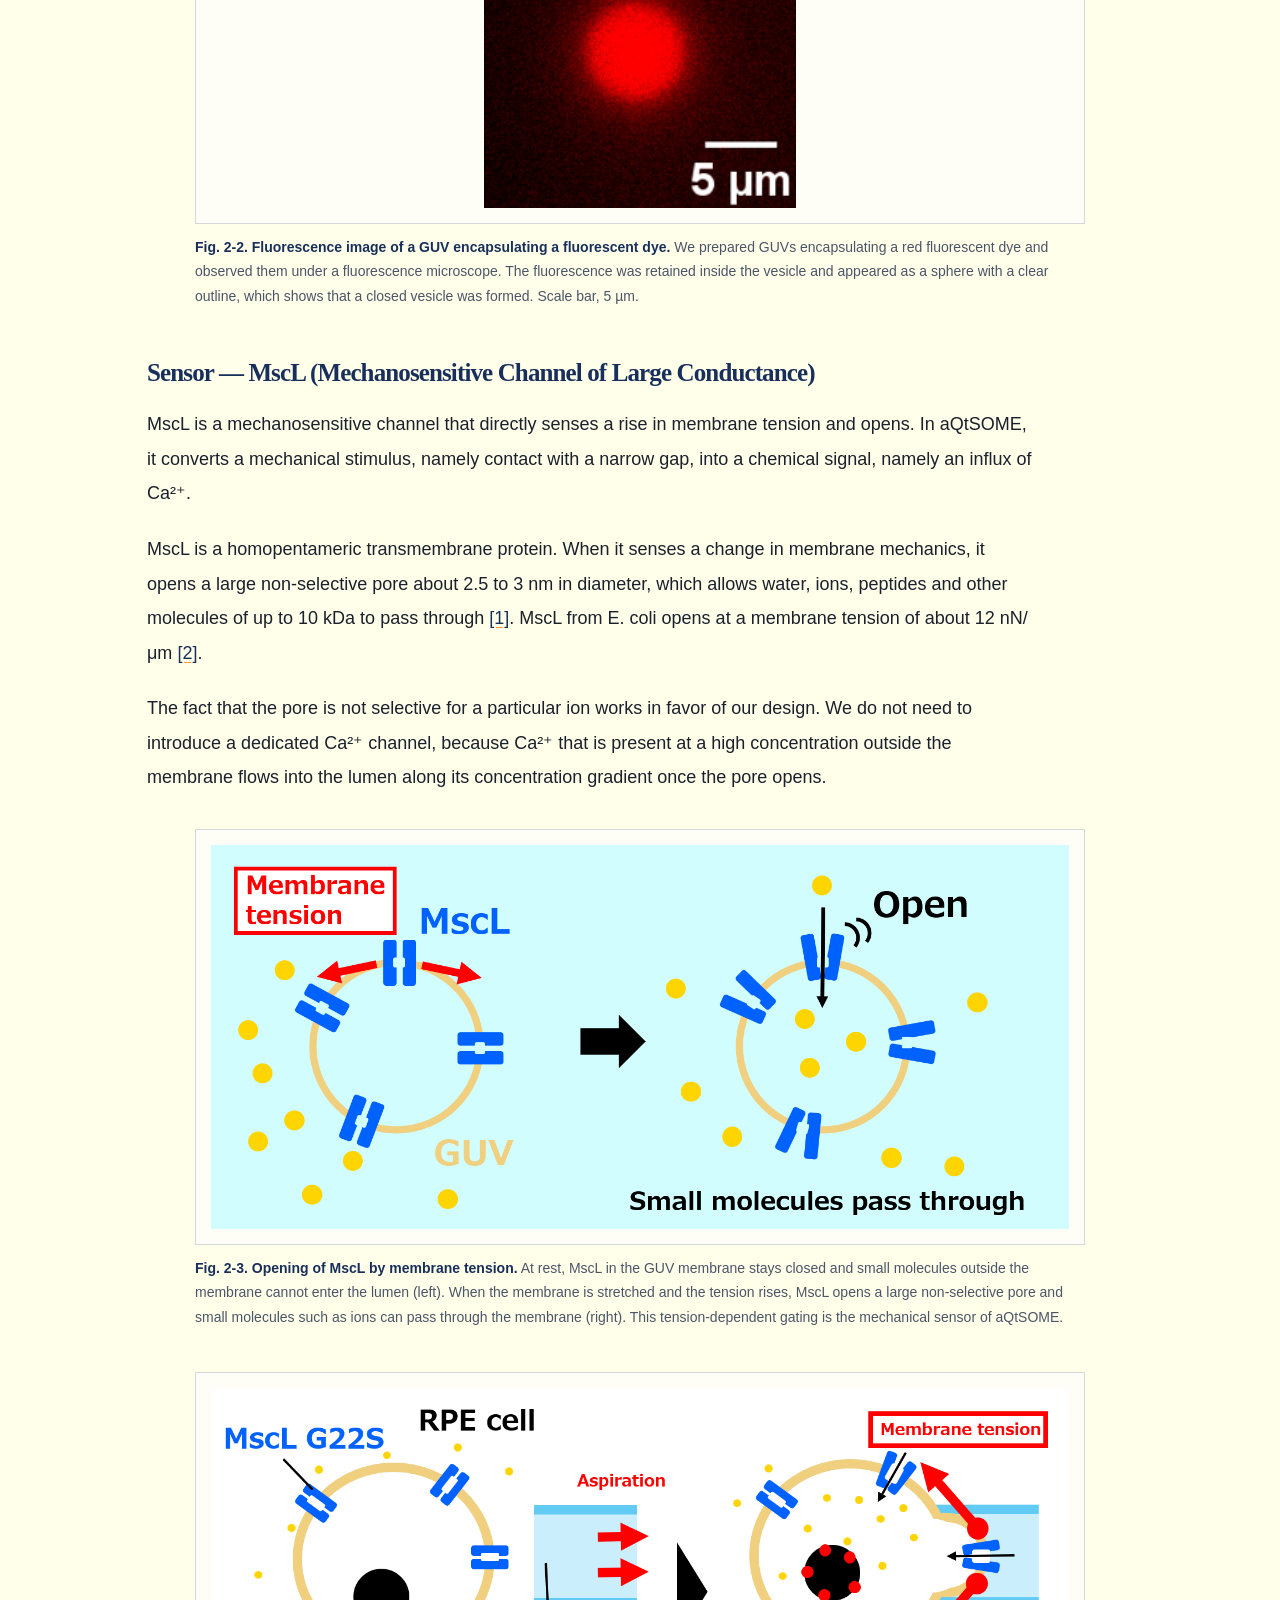
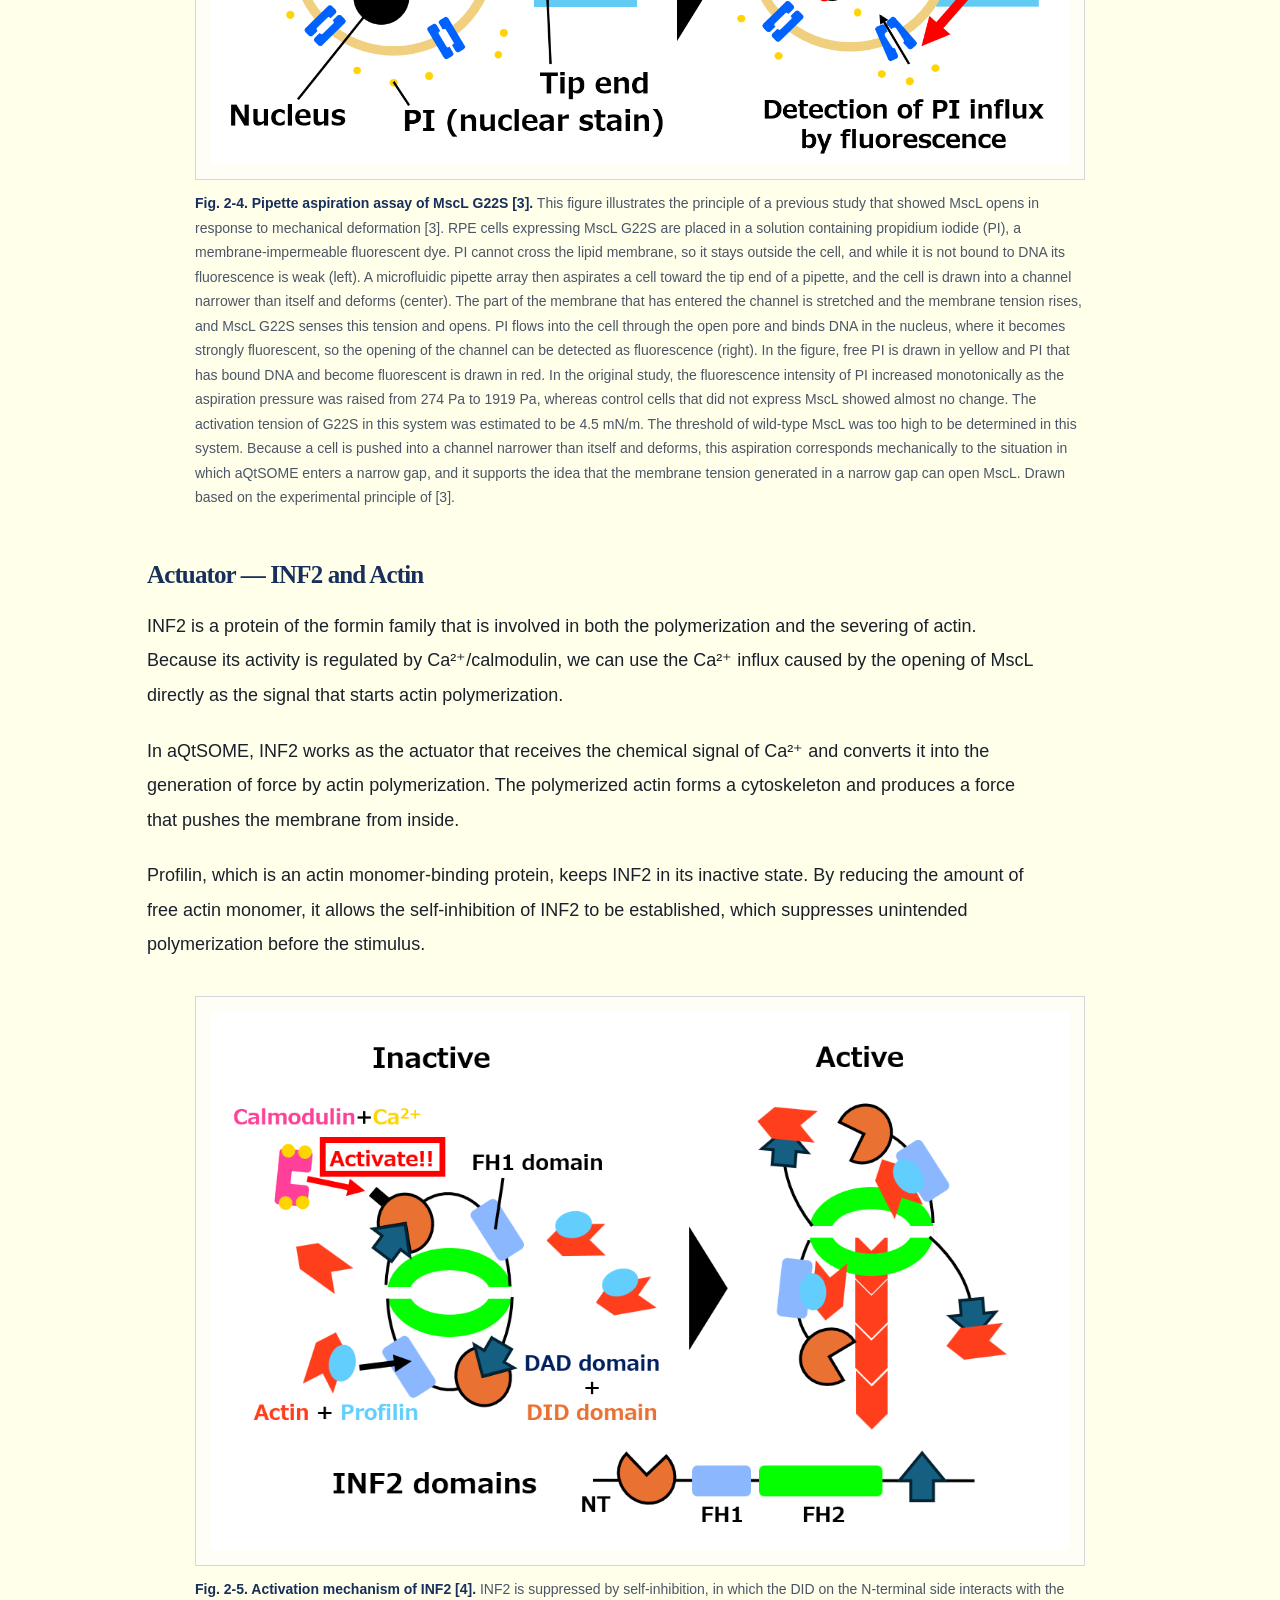
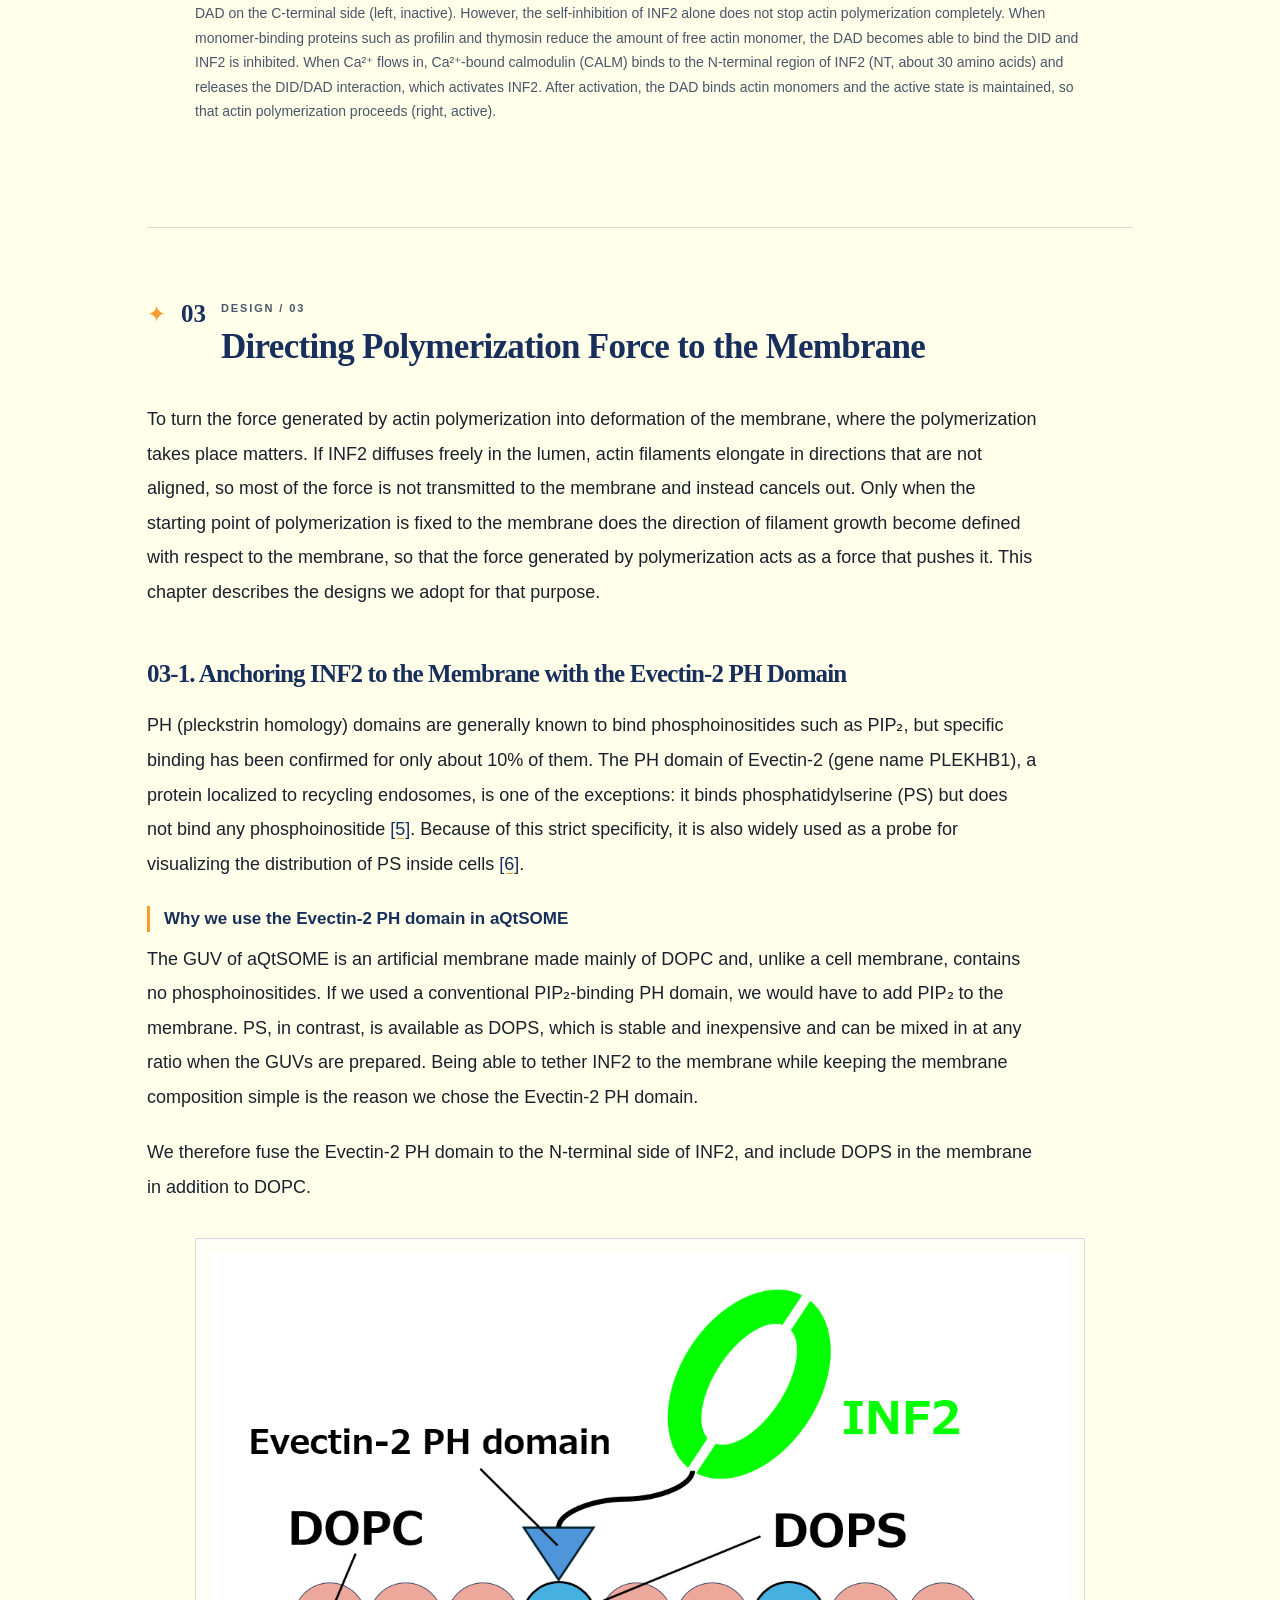
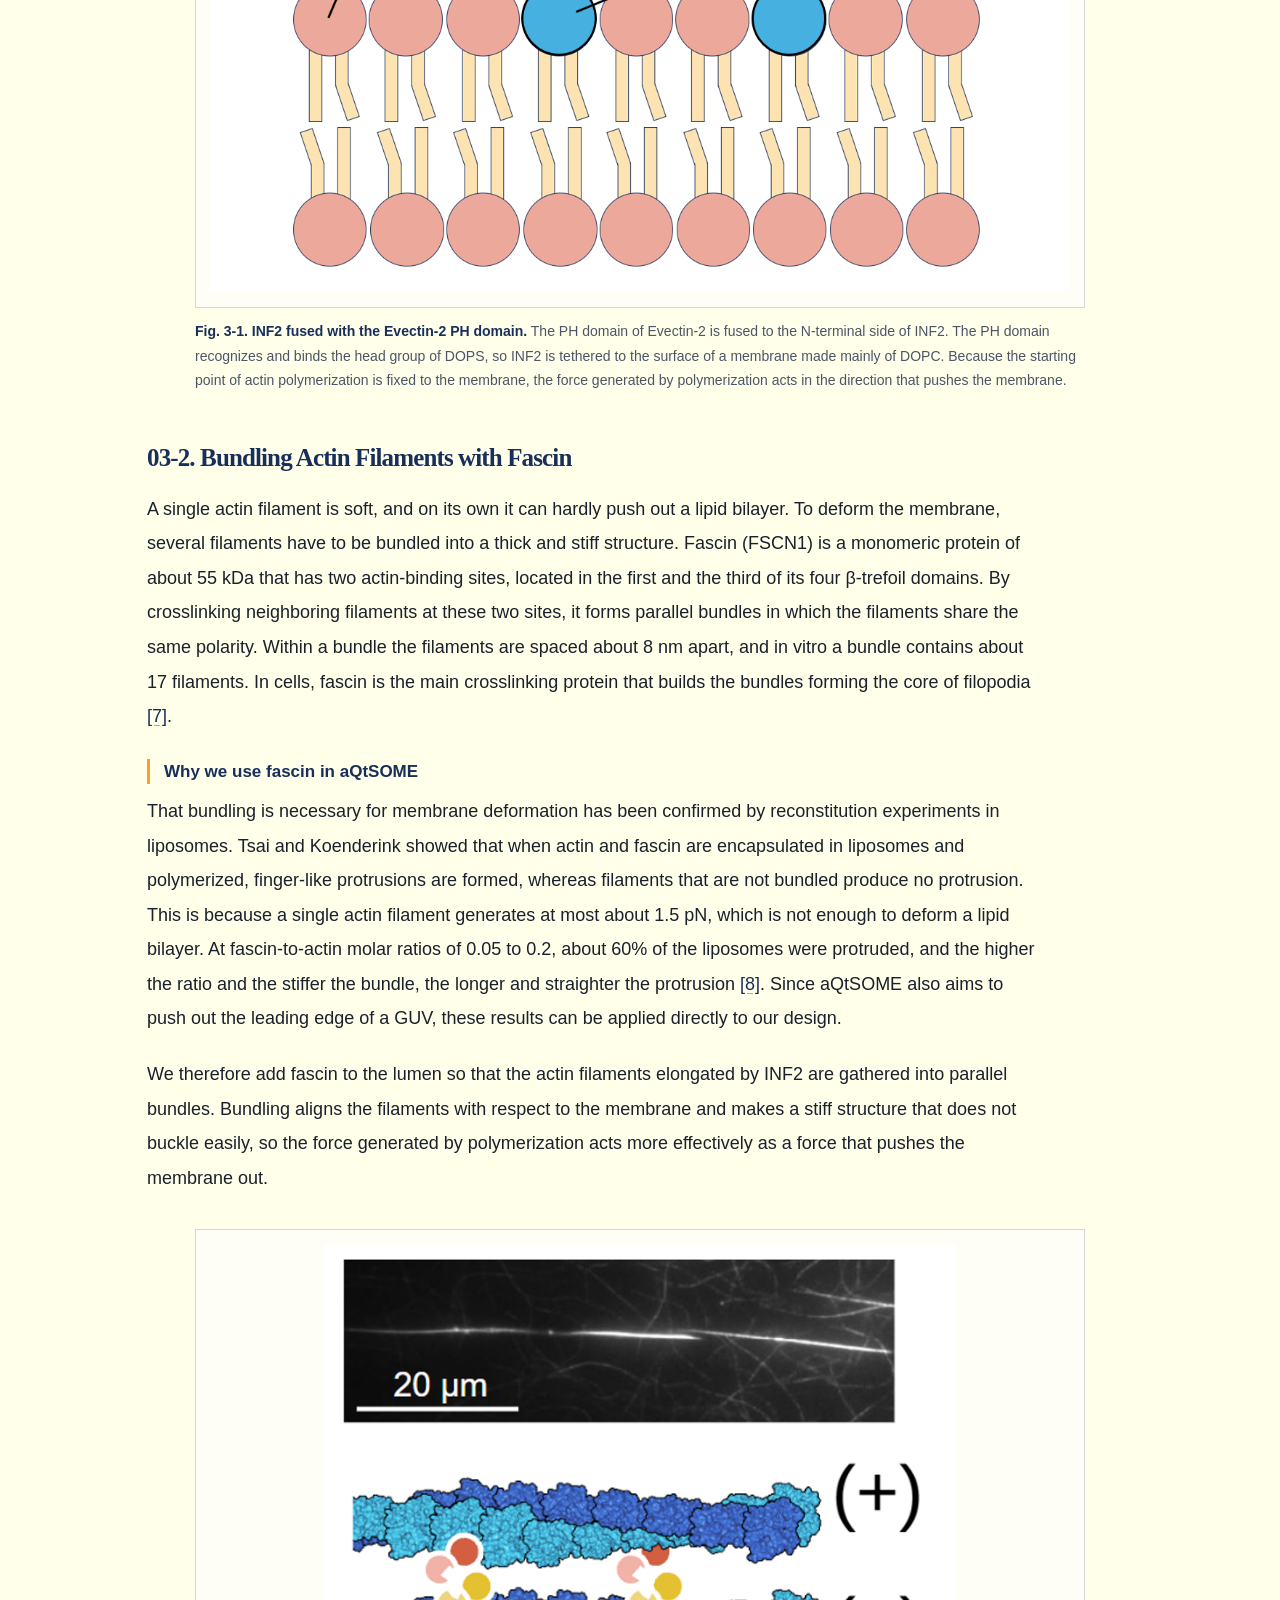
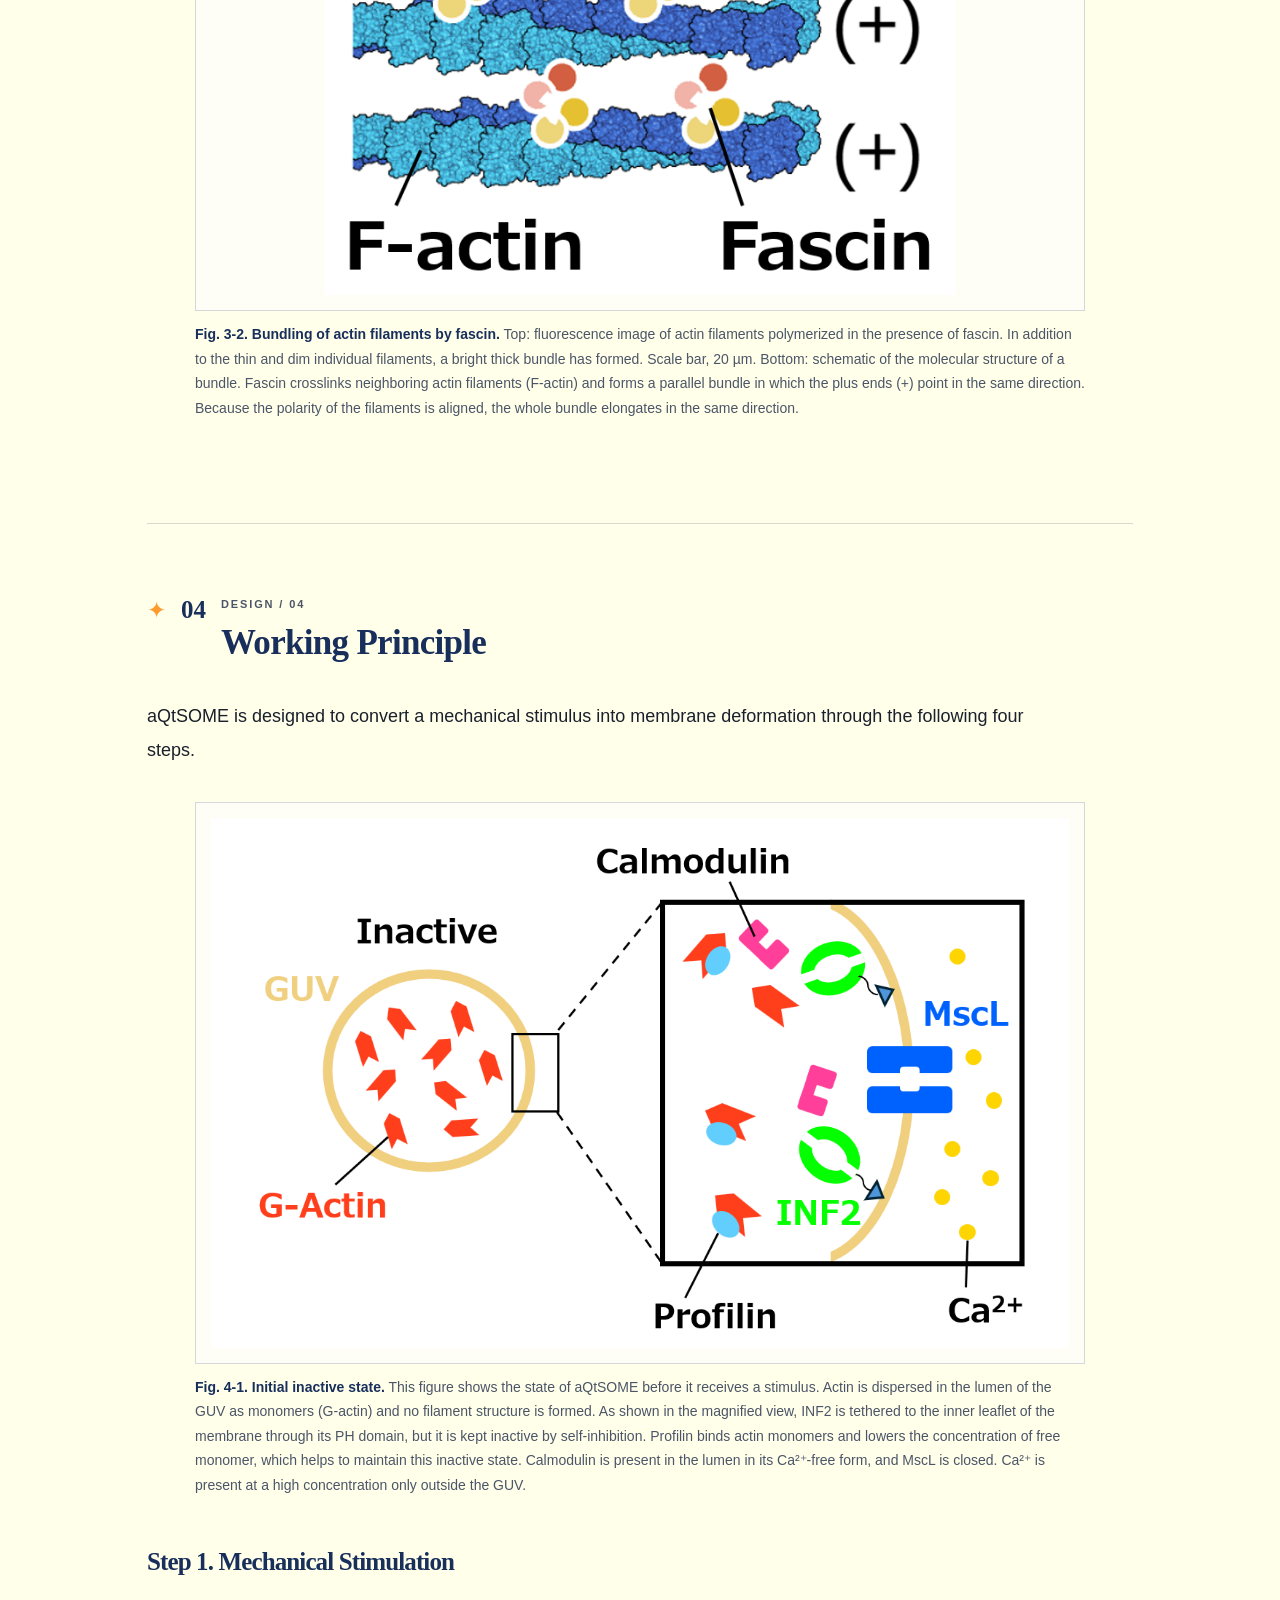
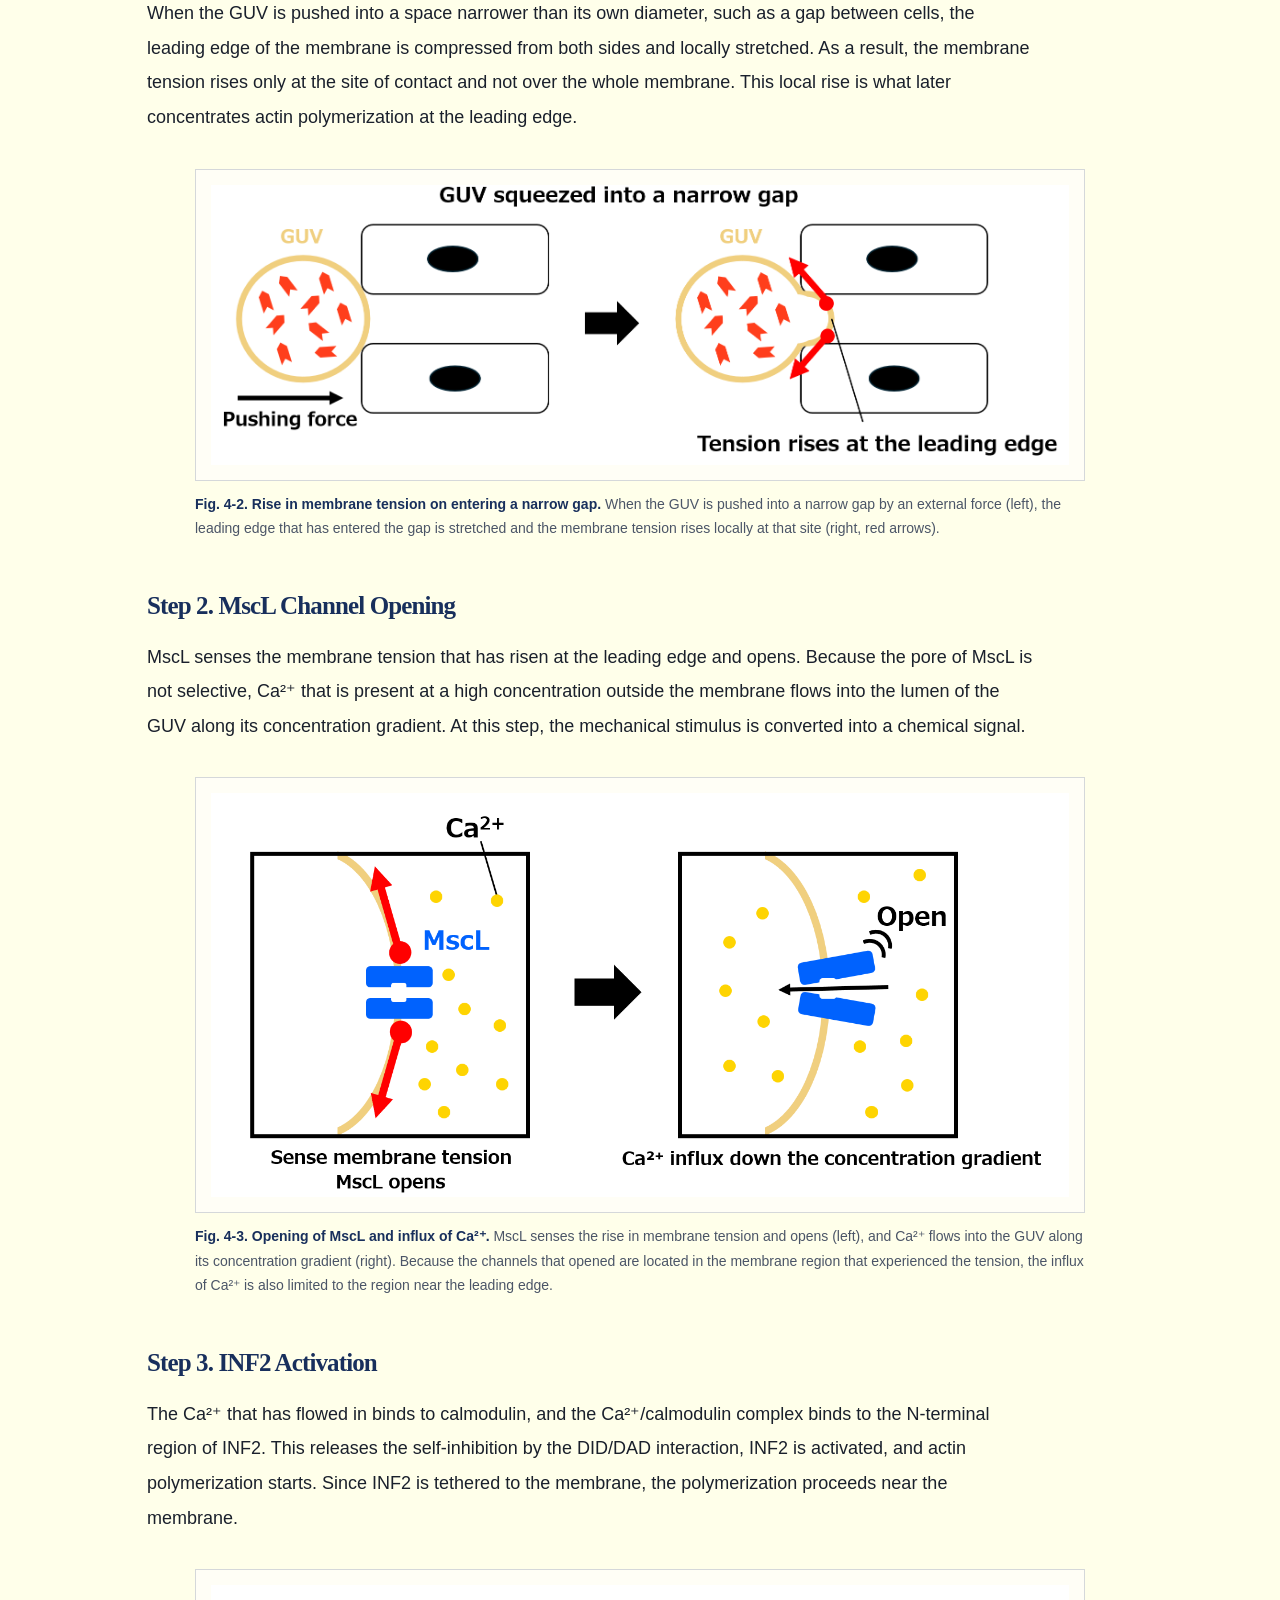
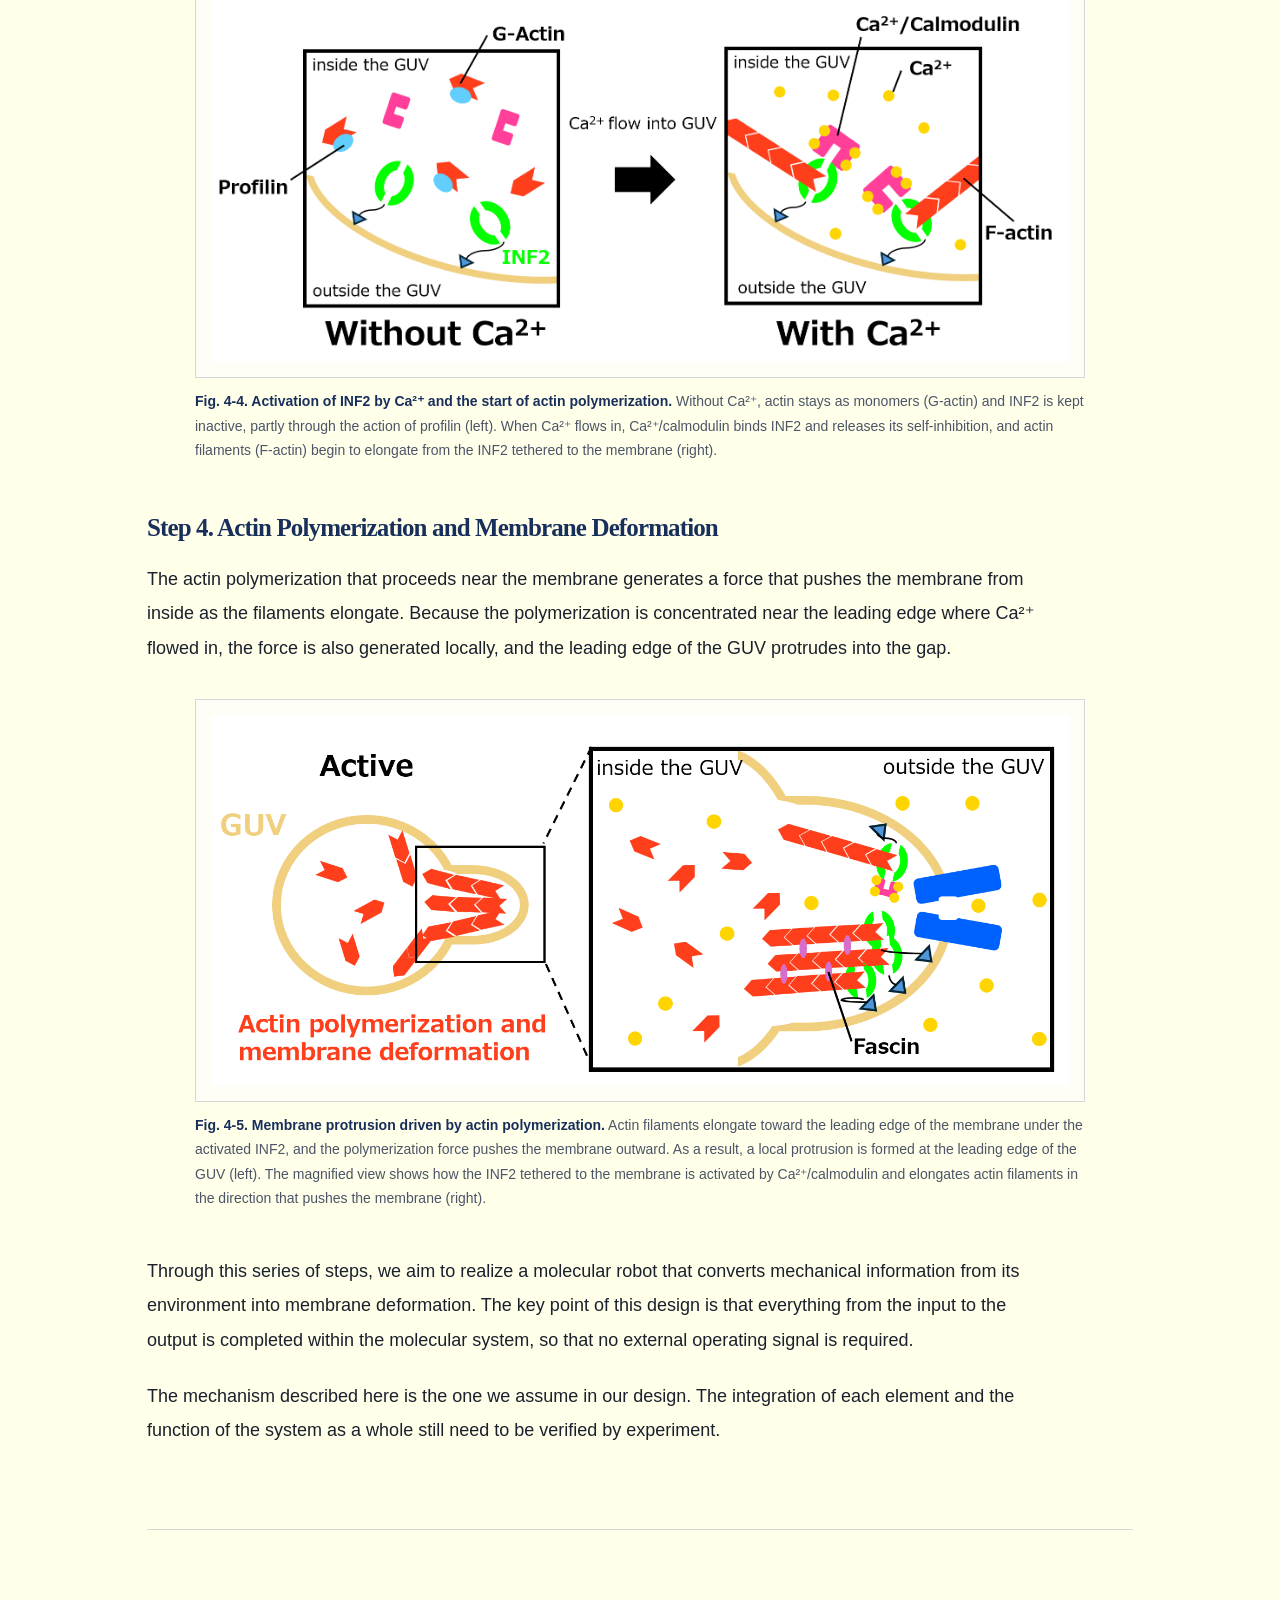
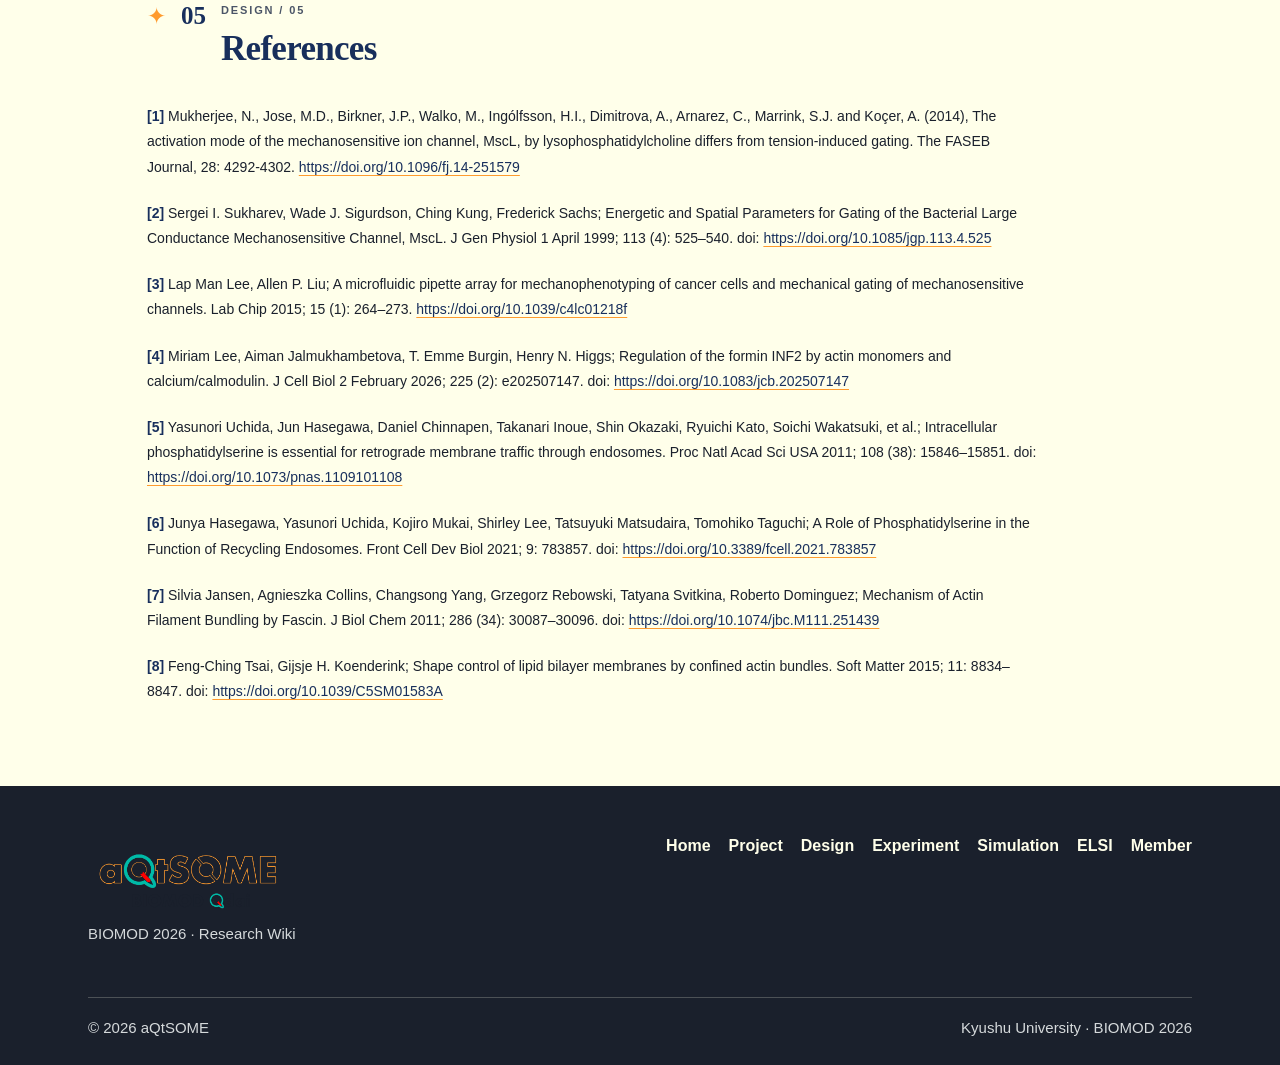
==== commit 2986eeb7: "Add files via upload" ====
--- a/design.html
+++ b/design.html
@@ -14,11 +14,11 @@
 <button aria-controls="main-nav" aria-expanded="false" aria-label="Open navigation" class="menu-toggle" type="button"><span></span><span></span><span></span></button>
 <nav aria-label="Main navigation" class="nav" id="main-nav"><a href="index.html">Home</a>
 <a href="project.html">Project</a>
-<a href="design.html" class="active" aria-current="page">Design</a>
+<a href="design.html" class="active" aria-current="page"><svg aria-hidden="true" class="aqs-star" width="16" height="16" viewBox="0 0 24 24"><path d="M12 1.6 15.1 8.9 22.4 12 15.1 15.1 12 22.4 8.9 15.1 1.6 12 8.9 8.9Z" fill="currentColor"></path><circle cx="12" cy="12" fill="#ffffea" r="2"></circle></svg>Design</a>
 <a href="experiment.html">Experiment</a>
 <a href="simulation.html">Simulation</a>
 <a href="elsi.html">ELSI</a>
-<a aria-current="page" class="active" href="member.html"><svg aria-hidden="true" class="aqs-star" viewbox="0 0 24 24"><path d="M12 1.6 15.1 8.9 22.4 12 15.1 15.1 12 22.4 8.9 15.1 1.6 12 8.9 8.9Z" fill="currentColor"></path><circle cx="12" cy="12" fill="#ffffea" r="2"></circle></svg>Member</a></nav>
+<a href="member.html">Member</a></nav>
 </div></header>
 <main id="main" class="grd-design">
 <section class="grd-hero"><div class="grd-shell">
@@ -39,7 +39,7 @@
       <figure class="grd-figure" id="figure-1-1">
         <div class="grd-figure-media">
           <img src="assets/design/image.png" alt="Figure 1-1: Overall design of aQtSOME." loading="eager" decoding="async" onload="this.nextElementSibling.hidden=true" onerror="this.hidden=true;this.nextElementSibling.hidden=false">
-          <div class="grd-placeholder" hidden><span class="grd-placeholder-symbol" aria-hidden="true">✦</span><strong>Figure 1-1</strong><span>Upload assets/design/image (12).png</span></div>
+          <div class="grd-placeholder" hidden><span class="grd-placeholder-symbol" aria-hidden="true">✦</span><strong>Figure 1-1</strong><span>Upload assets/design/image.png</span></div>
         </div>
         <figcaption><strong>Fig. 1-1. Overall design of aQtSOME.</strong> When the GUV is pushed into a narrow gap between cells (left), MscL detects the tension generated at the leading edge of the membrane, and this signal is passed on to the activation of INF2. The activated INF2 drives actin polymerization, and the resulting polymerization force pushes the leading edge into the gap (right). This design integrates the three components described below.</figcaption>
       </figure>
@@ -54,14 +54,14 @@
       <figure class="grd-figure" id="figure-2-1">
         <div class="grd-figure-media">
           <img src="assets/design/image (1).png" alt="Figure 2-1: Membrane structure of a GUV." loading="eager" decoding="async" onload="this.nextElementSibling.hidden=true" onerror="this.hidden=true;this.nextElementSibling.hidden=false">
-          <div class="grd-placeholder" hidden><span class="grd-placeholder-symbol" aria-hidden="true">✦</span><strong>Figure 2-1</strong><span>Upload assets/design/image (11).png</span></div>
+          <div class="grd-placeholder" hidden><span class="grd-placeholder-symbol" aria-hidden="true">✦</span><strong>Figure 2-1</strong><span>Upload assets/design/image (1).png</span></div>
         </div>
         <figcaption><strong>Fig. 2-1. Membrane structure of a GUV.</strong> A GUV is a vesicle enclosed by a single lipid bilayer. As shown in the magnified view, the lipids orient their hydrophilic head groups toward the aqueous phase and their hydrophobic acyl chains toward the interior of the membrane, forming a bilayer. This structure gives the GUV mechanical properties similar to those of a cell membrane, which is the basis for making tension-responsive elements work.</figcaption>
       </figure>
       <figure class="grd-figure" id="figure-2-2">
         <div class="grd-figure-media">
           <img src="assets/design/image (2).png" alt="Figure 2-2: Fluorescence image of a GUV encapsulating a fluorescent dye." loading="eager" decoding="async" onload="this.nextElementSibling.hidden=true" onerror="this.hidden=true;this.nextElementSibling.hidden=false">
-          <div class="grd-placeholder" hidden><span class="grd-placeholder-symbol" aria-hidden="true">✦</span><strong>Figure 2-2</strong><span>Upload assets/design/image (10).png</span></div>
+          <div class="grd-placeholder" hidden><span class="grd-placeholder-symbol" aria-hidden="true">✦</span><strong>Figure 2-2</strong><span>Upload assets/design/image (2).png</span></div>
         </div>
         <figcaption><strong>Fig. 2-2. Fluorescence image of a GUV encapsulating a fluorescent dye.</strong> We prepared GUVs encapsulating a red fluorescent dye and observed them under a fluorescence microscope. The fluorescence was retained inside the vesicle and appeared as a sphere with a clear outline, which shows that a closed vesicle was formed. Scale bar, 5 µm.</figcaption>
       </figure>
@@ -72,14 +72,14 @@
       <figure class="grd-figure" id="figure-2-3">
         <div class="grd-figure-media">
           <img src="assets/design/image (3).png" alt="Figure 2-3: Opening of MscL by membrane tension." loading="eager" decoding="async" onload="this.nextElementSibling.hidden=true" onerror="this.hidden=true;this.nextElementSibling.hidden=false">
-          <div class="grd-placeholder" hidden><span class="grd-placeholder-symbol" aria-hidden="true">✦</span><strong>Figure 2-3</strong><span>Upload assets/design/image (9).png</span></div>
+          <div class="grd-placeholder" hidden><span class="grd-placeholder-symbol" aria-hidden="true">✦</span><strong>Figure 2-3</strong><span>Upload assets/design/image (3).png</span></div>
         </div>
         <figcaption><strong>Fig. 2-3. Opening of MscL by membrane tension.</strong> At rest, MscL in the GUV membrane stays closed and small molecules outside the membrane cannot enter the lumen (left). When the membrane is stretched and the tension rises, MscL opens a large non-selective pore and small molecules such as ions can pass through the membrane (right). This tension-dependent gating is the mechanical sensor of aQtSOME.</figcaption>
       </figure>
       <figure class="grd-figure" id="figure-2-4">
         <div class="grd-figure-media">
           <img src="assets/design/image (4).png" alt="Figure 2-4: Pipette aspiration assay of MscL G22S [3]." loading="eager" decoding="async" onload="this.nextElementSibling.hidden=true" onerror="this.hidden=true;this.nextElementSibling.hidden=false">
-          <div class="grd-placeholder" hidden><span class="grd-placeholder-symbol" aria-hidden="true">✦</span><strong>Figure 2-4</strong><span>Upload assets/design/image (8).png</span></div>
+          <div class="grd-placeholder" hidden><span class="grd-placeholder-symbol" aria-hidden="true">✦</span><strong>Figure 2-4</strong><span>Upload assets/design/image (4).png</span></div>
         </div>
         <figcaption><strong>Fig. 2-4. Pipette aspiration assay of MscL G22S [3].</strong> This figure illustrates the principle of a previous study that showed MscL opens in response to mechanical deformation [3]. RPE cells expressing MscL G22S are placed in a solution containing propidium iodide (PI), a membrane-impermeable fluorescent dye. PI cannot cross the lipid membrane, so it stays outside the cell, and while it is not bound to DNA its fluorescence is weak (left). A microfluidic pipette array then aspirates a cell toward the tip end of a pipette, and the cell is drawn into a channel narrower than itself and deforms (center). The part of the membrane that has entered the channel is stretched and the membrane tension rises, and MscL G22S senses this tension and opens. PI flows into the cell through the open pore and binds DNA in the nucleus, where it becomes strongly fluorescent, so the opening of the channel can be detected as fluorescence (right). In the figure, free PI is drawn in yellow and PI that has bound DNA and become fluorescent is drawn in red. In the original study, the fluorescence intensity of PI increased monotonically as the aspiration pressure was raised from 274 Pa to 1919 Pa, whereas control cells that did not express MscL showed almost no change. The activation tension of G22S in this system was estimated to be 4.5 mN/m. The threshold of wild-type MscL was too high to be determined in this system. Because a cell is pushed into a channel narrower than itself and deforms, this aspiration corresponds mechanically to the situation in which aQtSOME enters a narrow gap, and it supports the idea that the membrane tension generated in a narrow gap can open MscL. Drawn based on the experimental principle of [3].</figcaption>
       </figure>
@@ -90,7 +90,7 @@
       <figure class="grd-figure" id="figure-2-5">
         <div class="grd-figure-media">
           <img src="assets/design/image (5).png" alt="Figure 2-5: Activation mechanism of INF2 [4]." loading="eager" decoding="async" onload="this.nextElementSibling.hidden=true" onerror="this.hidden=true;this.nextElementSibling.hidden=false">
-          <div class="grd-placeholder" hidden><span class="grd-placeholder-symbol" aria-hidden="true">✦</span><strong>Figure 2-5</strong><span>Upload assets/design/image (7).png</span></div>
+          <div class="grd-placeholder" hidden><span class="grd-placeholder-symbol" aria-hidden="true">✦</span><strong>Figure 2-5</strong><span>Upload assets/design/image (5).png</span></div>
         </div>
         <figcaption><strong>Fig. 2-5. Activation mechanism of INF2 [4].</strong> INF2 is suppressed by self-inhibition, in which the DID on the N-terminal side interacts with the DAD on the C-terminal side (left, inactive). However, the self-inhibition of INF2 alone does not stop actin polymerization completely. When monomer-binding proteins such as profilin and thymosin reduce the amount of free actin monomer, the DAD becomes able to bind the DID and INF2 is inhibited. When Ca²⁺ flows in, Ca²⁺-bound calmodulin (CALM) binds to the N-terminal region of INF2 (NT, about 30 amino acids) and releases the DID/DAD interaction, which activates INF2. After activation, the DAD binds actin monomers and the active state is maintained, so that actin polymerization proceeds (right, active).</figcaption>
       </figure>
@@ -119,7 +119,7 @@
       <figure class="grd-figure" id="figure-3-2">
         <div class="grd-figure-media">
           <img src="assets/design/image (7).png" alt="Figure 3-2: Bundling of actin filaments by fascin." loading="eager" decoding="async" onload="this.nextElementSibling.hidden=true" onerror="this.hidden=true;this.nextElementSibling.hidden=false">
-          <div class="grd-placeholder" hidden><span class="grd-placeholder-symbol" aria-hidden="true">✦</span><strong>Figure 3-2</strong><span>Upload assets/design/image (5).png</span></div>
+          <div class="grd-placeholder" hidden><span class="grd-placeholder-symbol" aria-hidden="true">✦</span><strong>Figure 3-2</strong><span>Upload assets/design/image (7).png</span></div>
         </div>
         <figcaption><strong>Fig. 3-2. Bundling of actin filaments by fascin.</strong> Top: fluorescence image of actin filaments polymerized in the presence of fascin. In addition to the thin and dim individual filaments, a bright thick bundle has formed. Scale bar, 20 µm. Bottom: schematic of the molecular structure of a bundle. Fascin crosslinks neighboring actin filaments (F-actin) and forms a parallel bundle in which the plus ends (+) point in the same direction. Because the polarity of the filaments is aligned, the whole bundle elongates in the same direction.</figcaption>
       </figure>
@@ -131,7 +131,7 @@
       <figure class="grd-figure" id="figure-4-1">
         <div class="grd-figure-media">
           <img src="assets/design/image (8).png" alt="Figure 4-1: Initial inactive state." loading="eager" decoding="async" onload="this.nextElementSibling.hidden=true" onerror="this.hidden=true;this.nextElementSibling.hidden=false">
-          <div class="grd-placeholder" hidden><span class="grd-placeholder-symbol" aria-hidden="true">✦</span><strong>Figure 4-1</strong><span>Upload assets/design/image (4).png</span></div>
+          <div class="grd-placeholder" hidden><span class="grd-placeholder-symbol" aria-hidden="true">✦</span><strong>Figure 4-1</strong><span>Upload assets/design/image (8).png</span></div>
         </div>
         <figcaption><strong>Fig. 4-1. Initial inactive state.</strong> This figure shows the state of aQtSOME before it receives a stimulus. Actin is dispersed in the lumen of the GUV as monomers (G-actin) and no filament structure is formed. As shown in the magnified view, INF2 is tethered to the inner leaflet of the membrane through its PH domain, but it is kept inactive by self-inhibition. Profilin binds actin monomers and lowers the concentration of free monomer, which helps to maintain this inactive state. Calmodulin is present in the lumen in its Ca²⁺-free form, and MscL is closed. Ca²⁺ is present at a high concentration only outside the GUV.</figcaption>
       </figure>
@@ -140,7 +140,7 @@
       <figure class="grd-figure" id="figure-4-2">
         <div class="grd-figure-media">
           <img src="assets/design/image (9).png" alt="Figure 4-2: Rise in membrane tension on entering a narrow gap." loading="eager" decoding="async" onload="this.nextElementSibling.hidden=true" onerror="this.hidden=true;this.nextElementSibling.hidden=false">
-          <div class="grd-placeholder" hidden><span class="grd-placeholder-symbol" aria-hidden="true">✦</span><strong>Figure 4-2</strong><span>Upload assets/design/image (3).png</span></div>
+          <div class="grd-placeholder" hidden><span class="grd-placeholder-symbol" aria-hidden="true">✦</span><strong>Figure 4-2</strong><span>Upload assets/design/image (9).png</span></div>
         </div>
         <figcaption><strong>Fig. 4-2. Rise in membrane tension on entering a narrow gap.</strong> When the GUV is pushed into a narrow gap by an external force (left), the leading edge that has entered the gap is stretched and the membrane tension rises locally at that site (right, red arrows).</figcaption>
       </figure>
@@ -149,7 +149,7 @@
       <figure class="grd-figure" id="figure-4-3">
         <div class="grd-figure-media">
           <img src="assets/design/image (10).png" alt="Figure 4-3: Opening of MscL and influx of Ca²⁺." loading="eager" decoding="async" onload="this.nextElementSibling.hidden=true" onerror="this.hidden=true;this.nextElementSibling.hidden=false">
-          <div class="grd-placeholder" hidden><span class="grd-placeholder-symbol" aria-hidden="true">✦</span><strong>Figure 4-3</strong><span>Upload assets/design/image (2).png</span></div>
+          <div class="grd-placeholder" hidden><span class="grd-placeholder-symbol" aria-hidden="true">✦</span><strong>Figure 4-3</strong><span>Upload assets/design/image (10).png</span></div>
         </div>
         <figcaption><strong>Fig. 4-3. Opening of MscL and influx of Ca²⁺.</strong> MscL senses the rise in membrane tension and opens (left), and Ca²⁺ flows into the GUV along its concentration gradient (right). Because the channels that opened are located in the membrane region that experienced the tension, the influx of Ca²⁺ is also limited to the region near the leading edge.</figcaption>
       </figure>
@@ -158,7 +158,7 @@
       <figure class="grd-figure" id="figure-4-4">
         <div class="grd-figure-media">
           <img src="assets/design/image (11).png" alt="Figure 4-4: Activation of INF2 by Ca²⁺ and the start of actin polymerization." loading="eager" decoding="async" onload="this.nextElementSibling.hidden=true" onerror="this.hidden=true;this.nextElementSibling.hidden=false">
-          <div class="grd-placeholder" hidden><span class="grd-placeholder-symbol" aria-hidden="true">✦</span><strong>Figure 4-4</strong><span>Upload assets/design/image (1).png</span></div>
+          <div class="grd-placeholder" hidden><span class="grd-placeholder-symbol" aria-hidden="true">✦</span><strong>Figure 4-4</strong><span>Upload assets/design/image (11).png</span></div>
         </div>
         <figcaption><strong>Fig. 4-4. Activation of INF2 by Ca²⁺ and the start of actin polymerization.</strong> Without Ca²⁺, actin stays as monomers (G-actin) and INF2 is kept inactive, partly through the action of profilin (left). When Ca²⁺ flows in, Ca²⁺/calmodulin binds INF2 and releases its self-inhibition, and actin filaments (F-actin) begin to elongate from the INF2 tethered to the membrane (right).</figcaption>
       </figure>
@@ -167,7 +167,7 @@
       <figure class="grd-figure" id="figure-4-5">
         <div class="grd-figure-media">
           <img src="assets/design/image (12).png" alt="Figure 4-5: Membrane protrusion driven by actin polymerization." loading="eager" decoding="async" onload="this.nextElementSibling.hidden=true" onerror="this.hidden=true;this.nextElementSibling.hidden=false">
-          <div class="grd-placeholder" hidden><span class="grd-placeholder-symbol" aria-hidden="true">✦</span><strong>Figure 4-5</strong><span>Upload assets/design/image.png</span></div>
+          <div class="grd-placeholder" hidden><span class="grd-placeholder-symbol" aria-hidden="true">✦</span><strong>Figure 4-5</strong><span>Upload assets/design/image (12).png</span></div>
         </div>
         <figcaption><strong>Fig. 4-5. Membrane protrusion driven by actin polymerization.</strong> Actin filaments elongate toward the leading edge of the membrane under the activated INF2, and the polymerization force pushes the membrane outward. As a result, a local protrusion is formed at the leading edge of the GUV (left). The magnified view shows how the INF2 tethered to the membrane is activated by Ca²⁺/calmodulin and elongates actin filaments in the direction that pushes the membrane (right).</figcaption>
       </figure>
@@ -191,11 +191,11 @@
 <div class="footer-top"><div class="aqs-footer-identity"><a aria-label="aQtSOME home" class="aqs-footer-logo" href="index.html"><img alt="aQtSOME logo" onerror="this.hidden=true;this.nextElementSibling.hidden=false" src="assets/logo.png"/><span class="aqs-footer-fallback" hidden="">aQtSOME<span>.</span></span></a><p>BIOMOD 2026 · Research Wiki</p></div>
 <nav aria-label="Footer navigation" class="footer-nav"><a href="index.html">Home</a>
 <a href="project.html">Project</a>
-<a href="design.html">Design</a>
+<a href="design.html" aria-current="page">Design</a>
 <a href="experiment.html">Experiment</a>
 <a href="simulation.html">Simulation</a>
 <a href="elsi.html">ELSI</a>
-<a aria-current="page" href="member.html">Member</a></nav></div>
+<a href="member.html">Member</a></nav></div>
 <div class="footer-bottom"><span>© 2026 aQtSOME</span><span>Kyushu University · BIOMOD 2026</span></div>
 </div></footer>
 </body></html>
--- a/design.css
+++ b/design.css
@@ -71,3 +71,25 @@
 .grd-design [hidden]{display:none!important}
 @media(max-width:920px){body.aqs-design-page .site-header .header-inner{min-height:95px}}
 @media(max-width:700px){.grd-design{font-size:17px}.grd-design .grd-summary{font-size:17px}.grd-design .grd-figure-media{padding:7px}.grd-design .grd-figure figcaption{font-size:13px}body.aqs-design-page .site-header .aqs-brand-image{width:185px!important;height:70px!important}body.aqs-design-page .site-footer .aqs-footer-logo img{width:185px!important;height:70px!important}}
+
+/* Fix oversized shuriken in Design mobile menu */
+
+body.aqs-design-page .site-header .nav svg,
+body.aqs-design-page .site-header .nav .aqs-star,
+body.aqs-design-page .site-header .nav .shuriken {
+  width: 16px !important;
+  height: 16px !important;
+  min-width: 16px !important;
+  max-width: 16px !important;
+  min-height: 16px !important;
+  max-height: 16px !important;
+  flex: 0 0 16px !important;
+  display: inline-block;
+  vertical-align: middle;
+}
+
+/* Keep menu icons aligned with text */
+body.aqs-design-page .site-header .nav a {
+  align-items: center;
+  gap: 6px;
+}
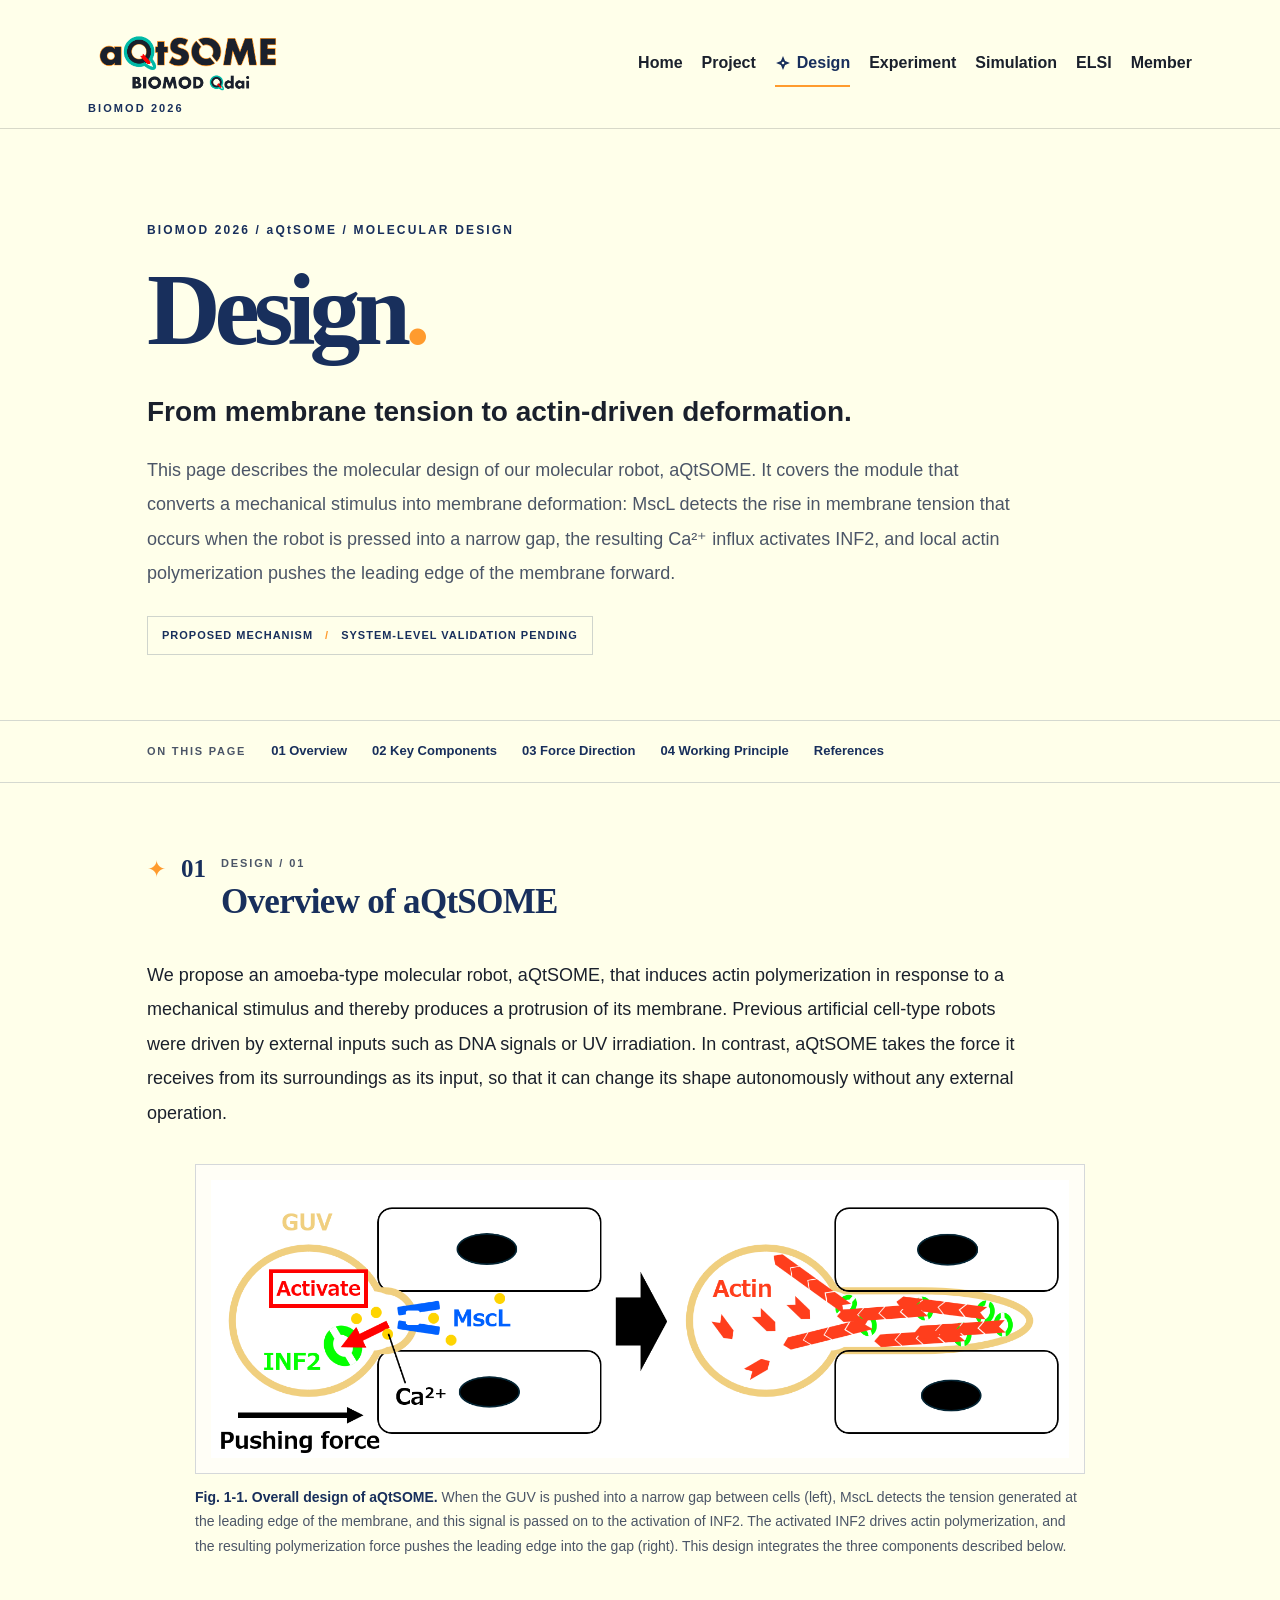
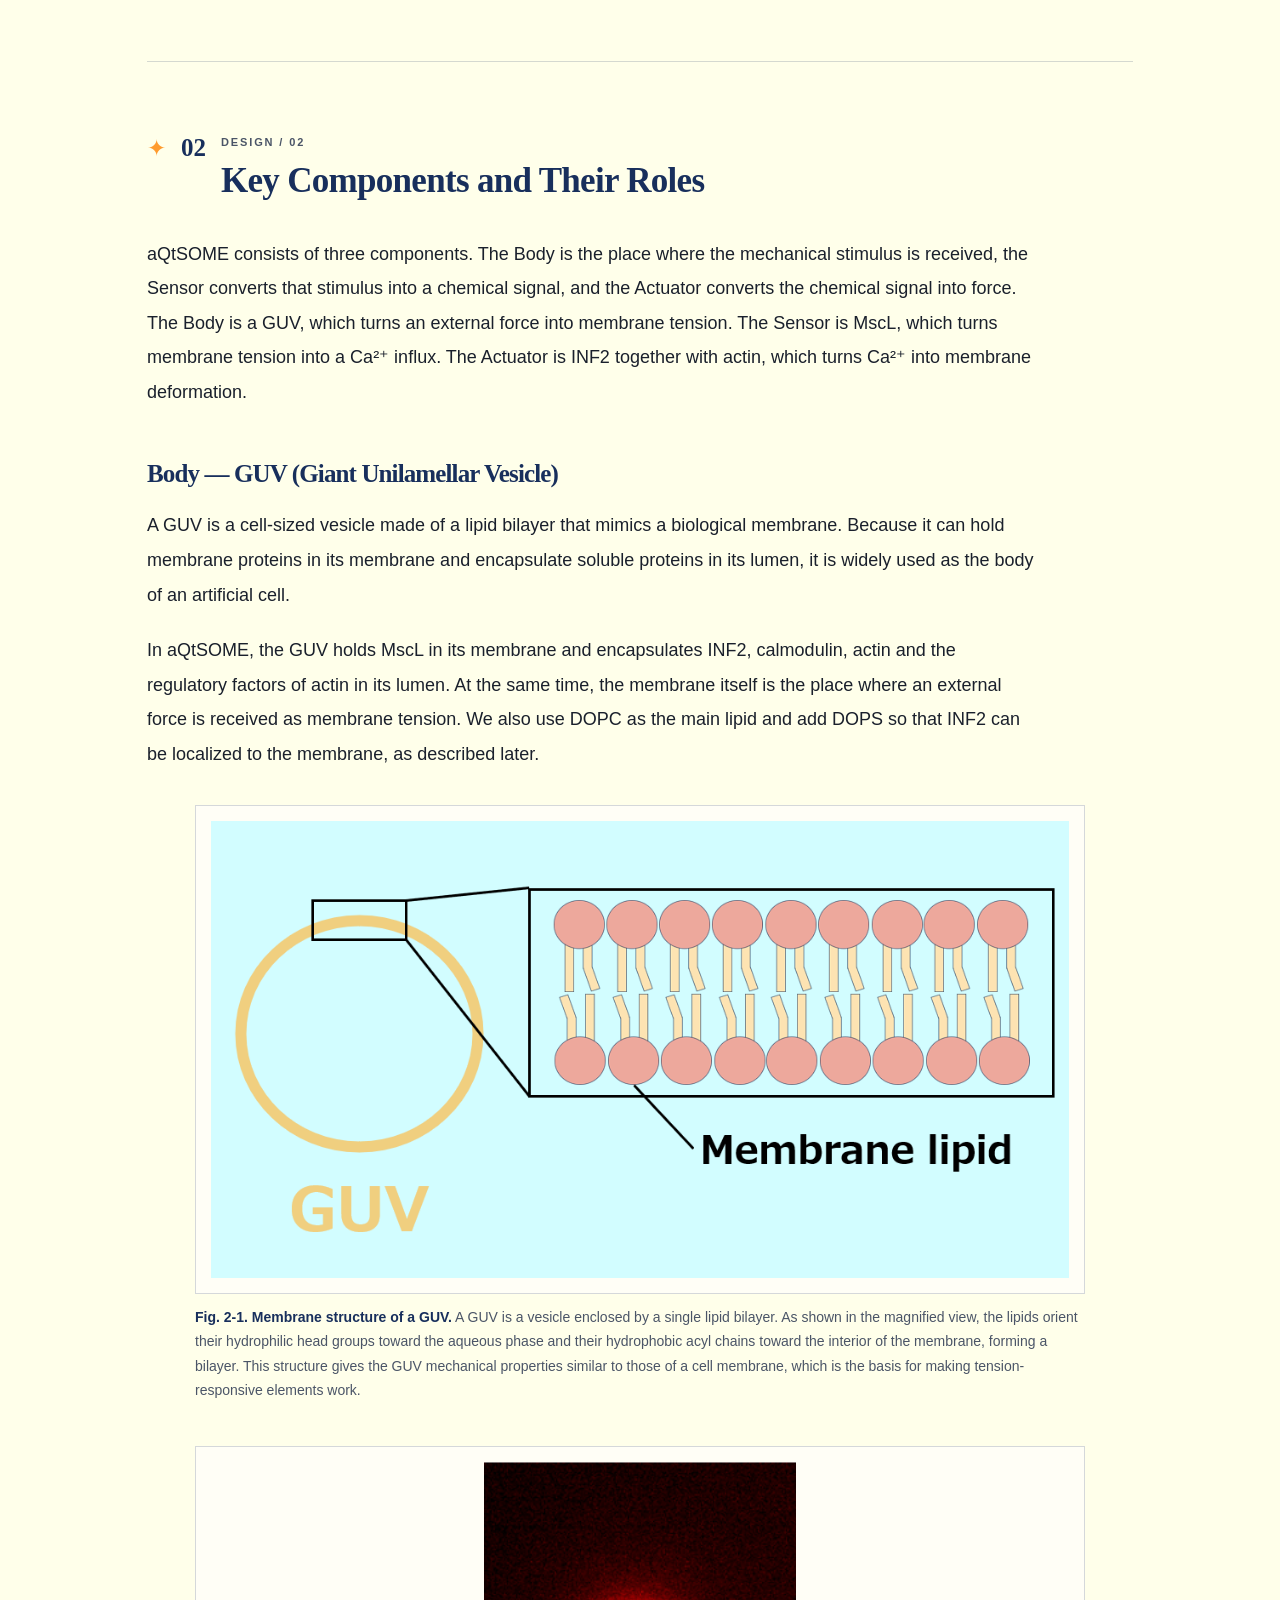
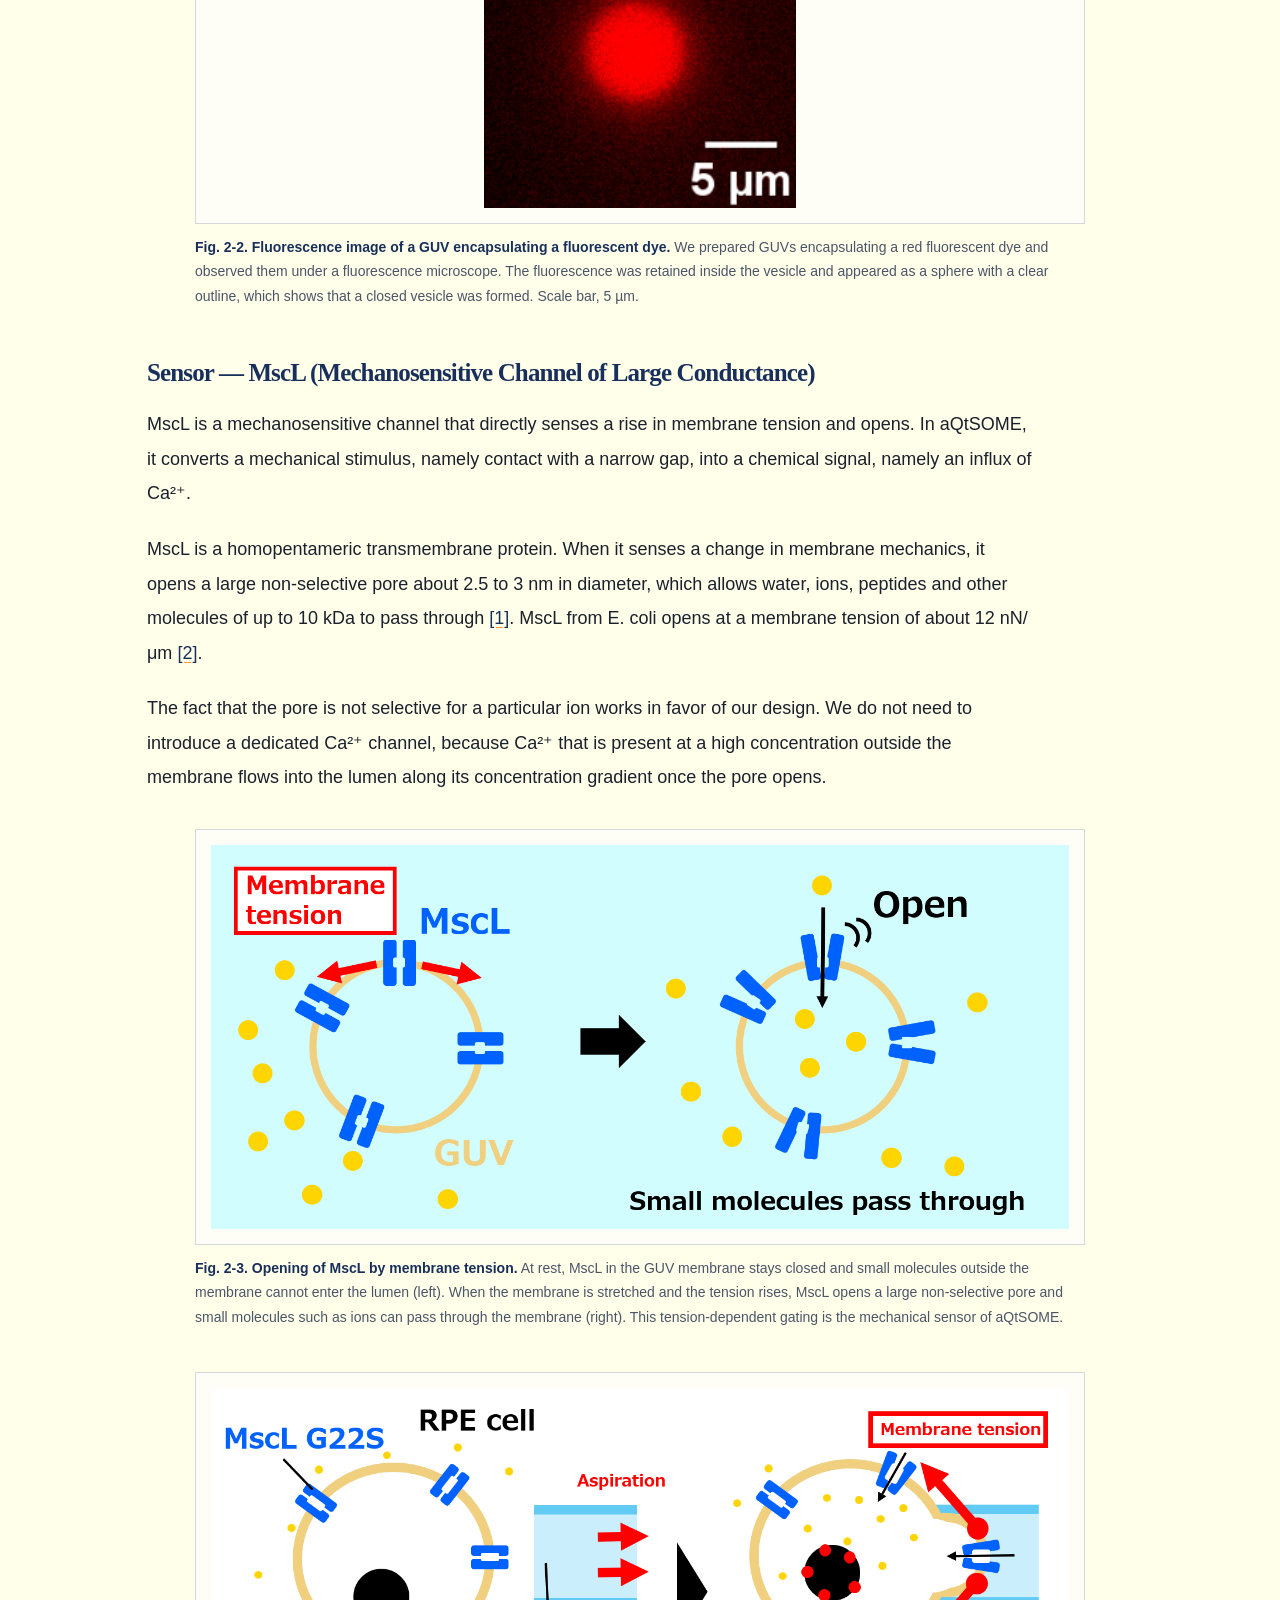
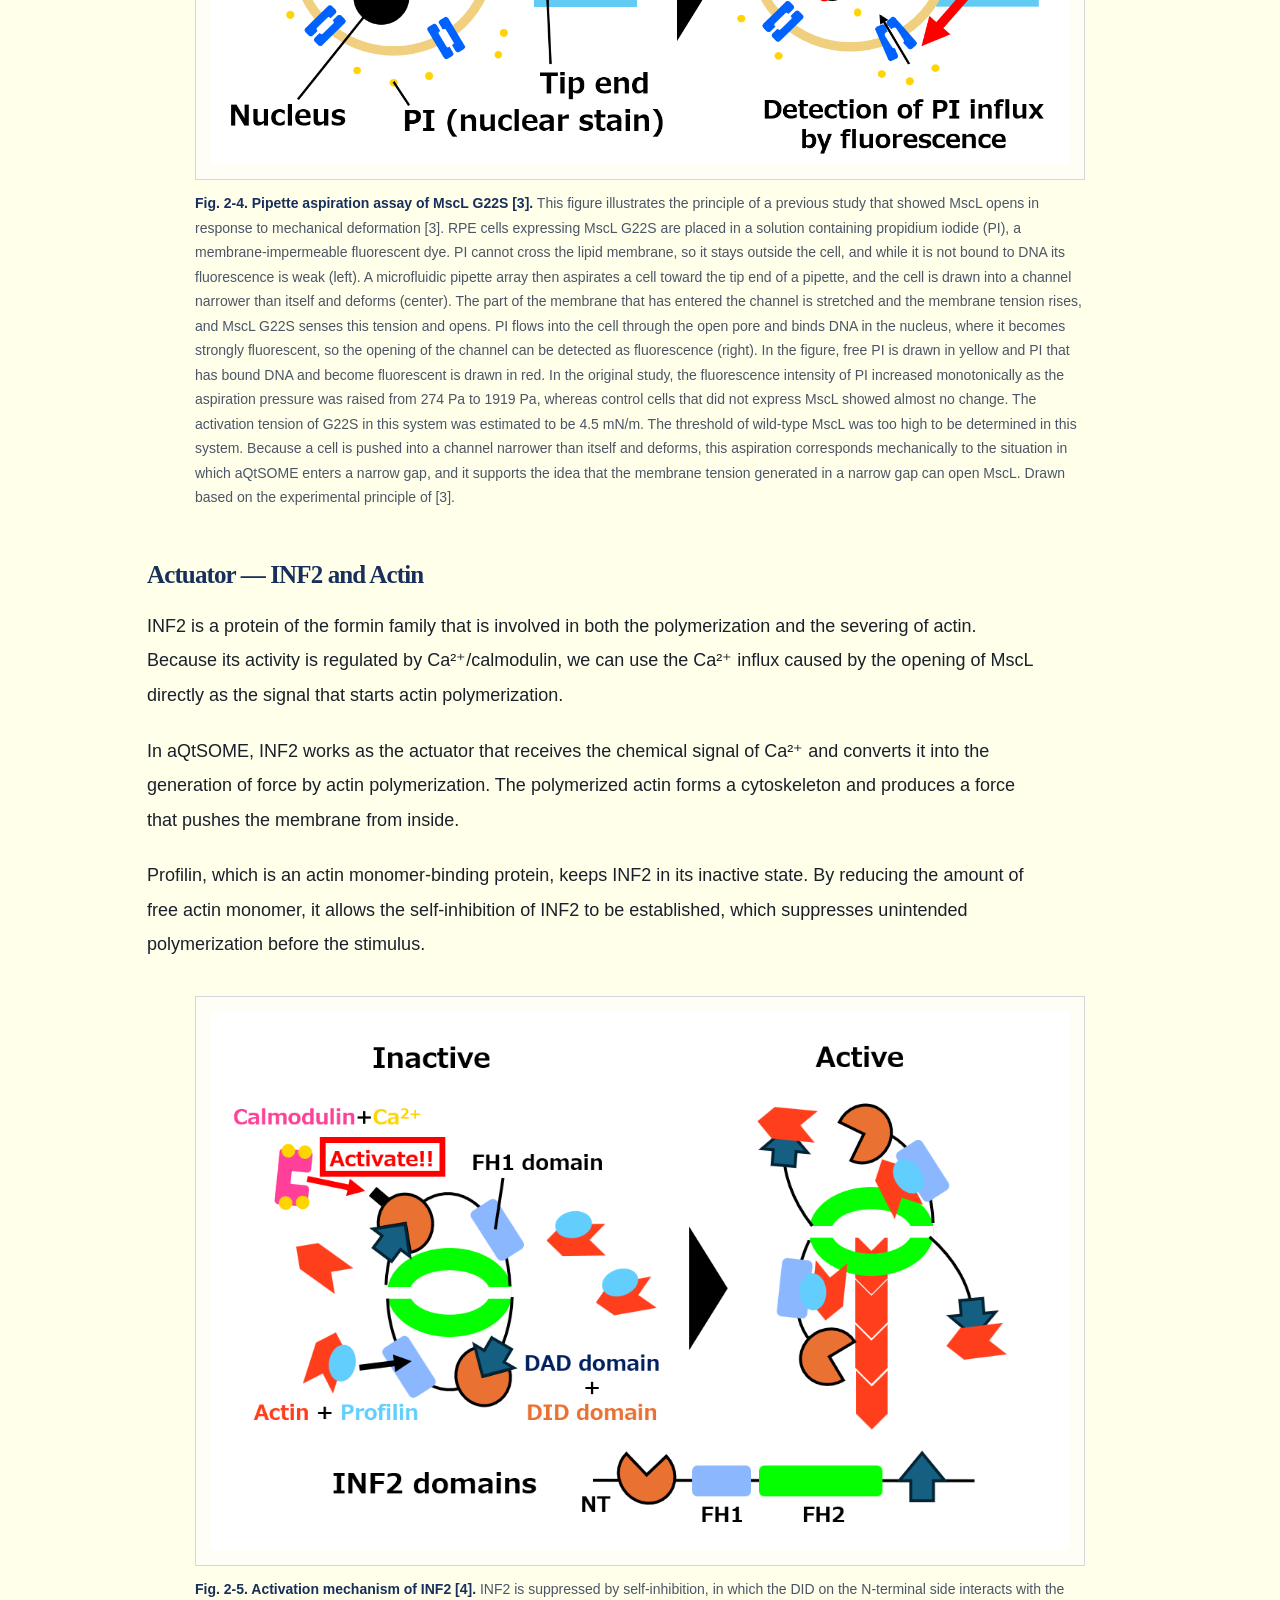
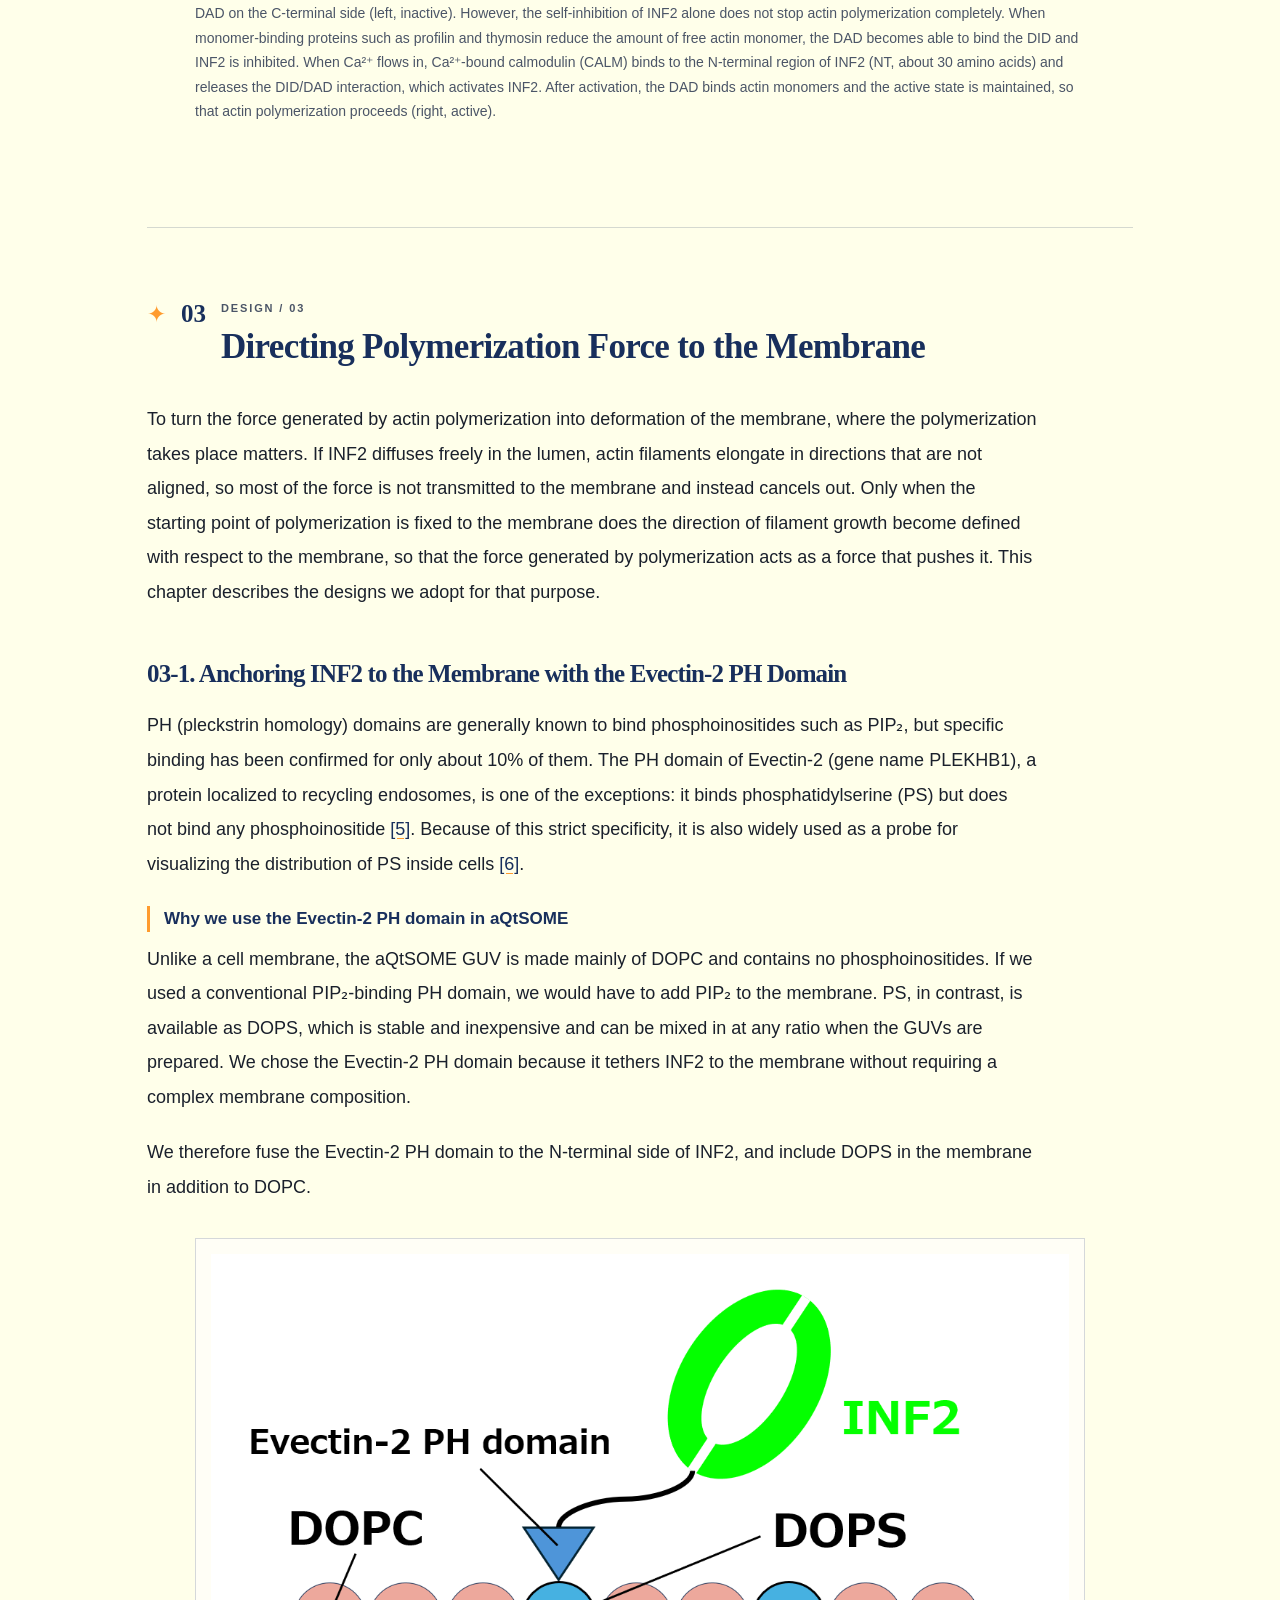
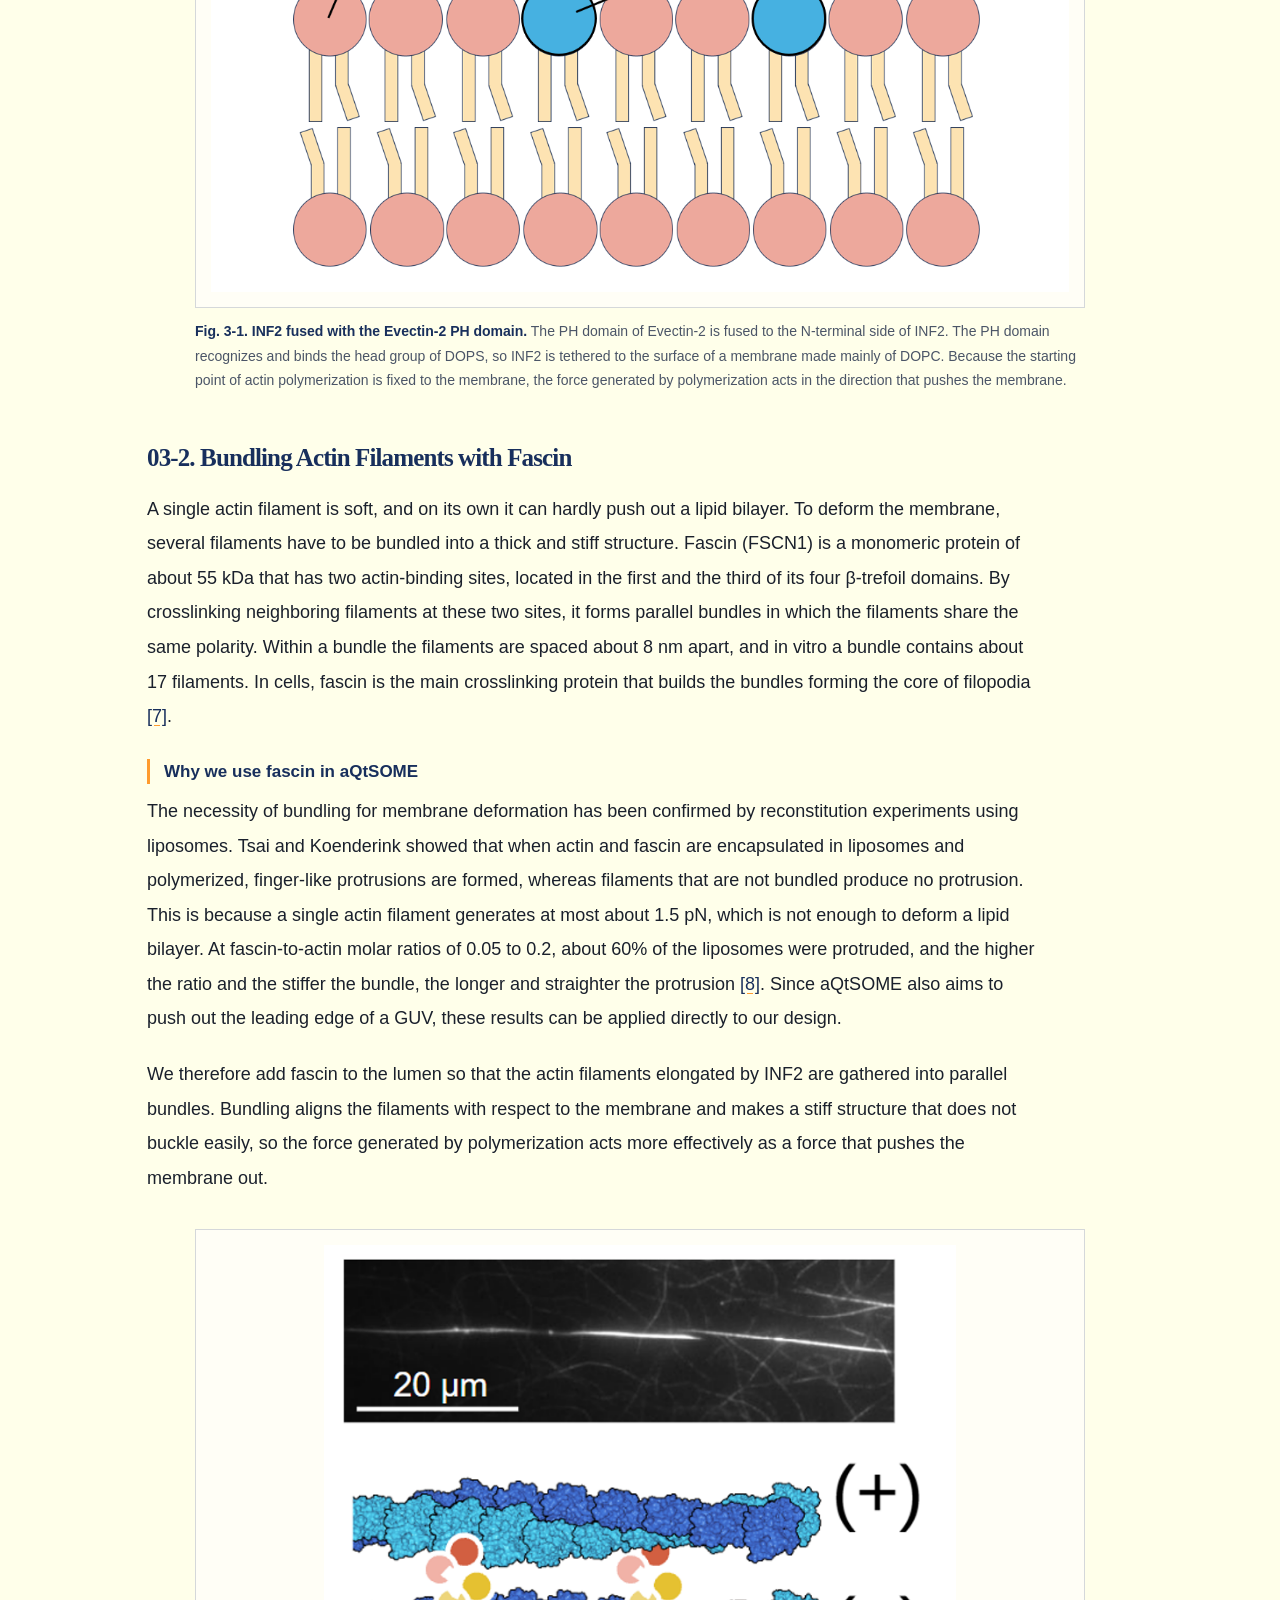
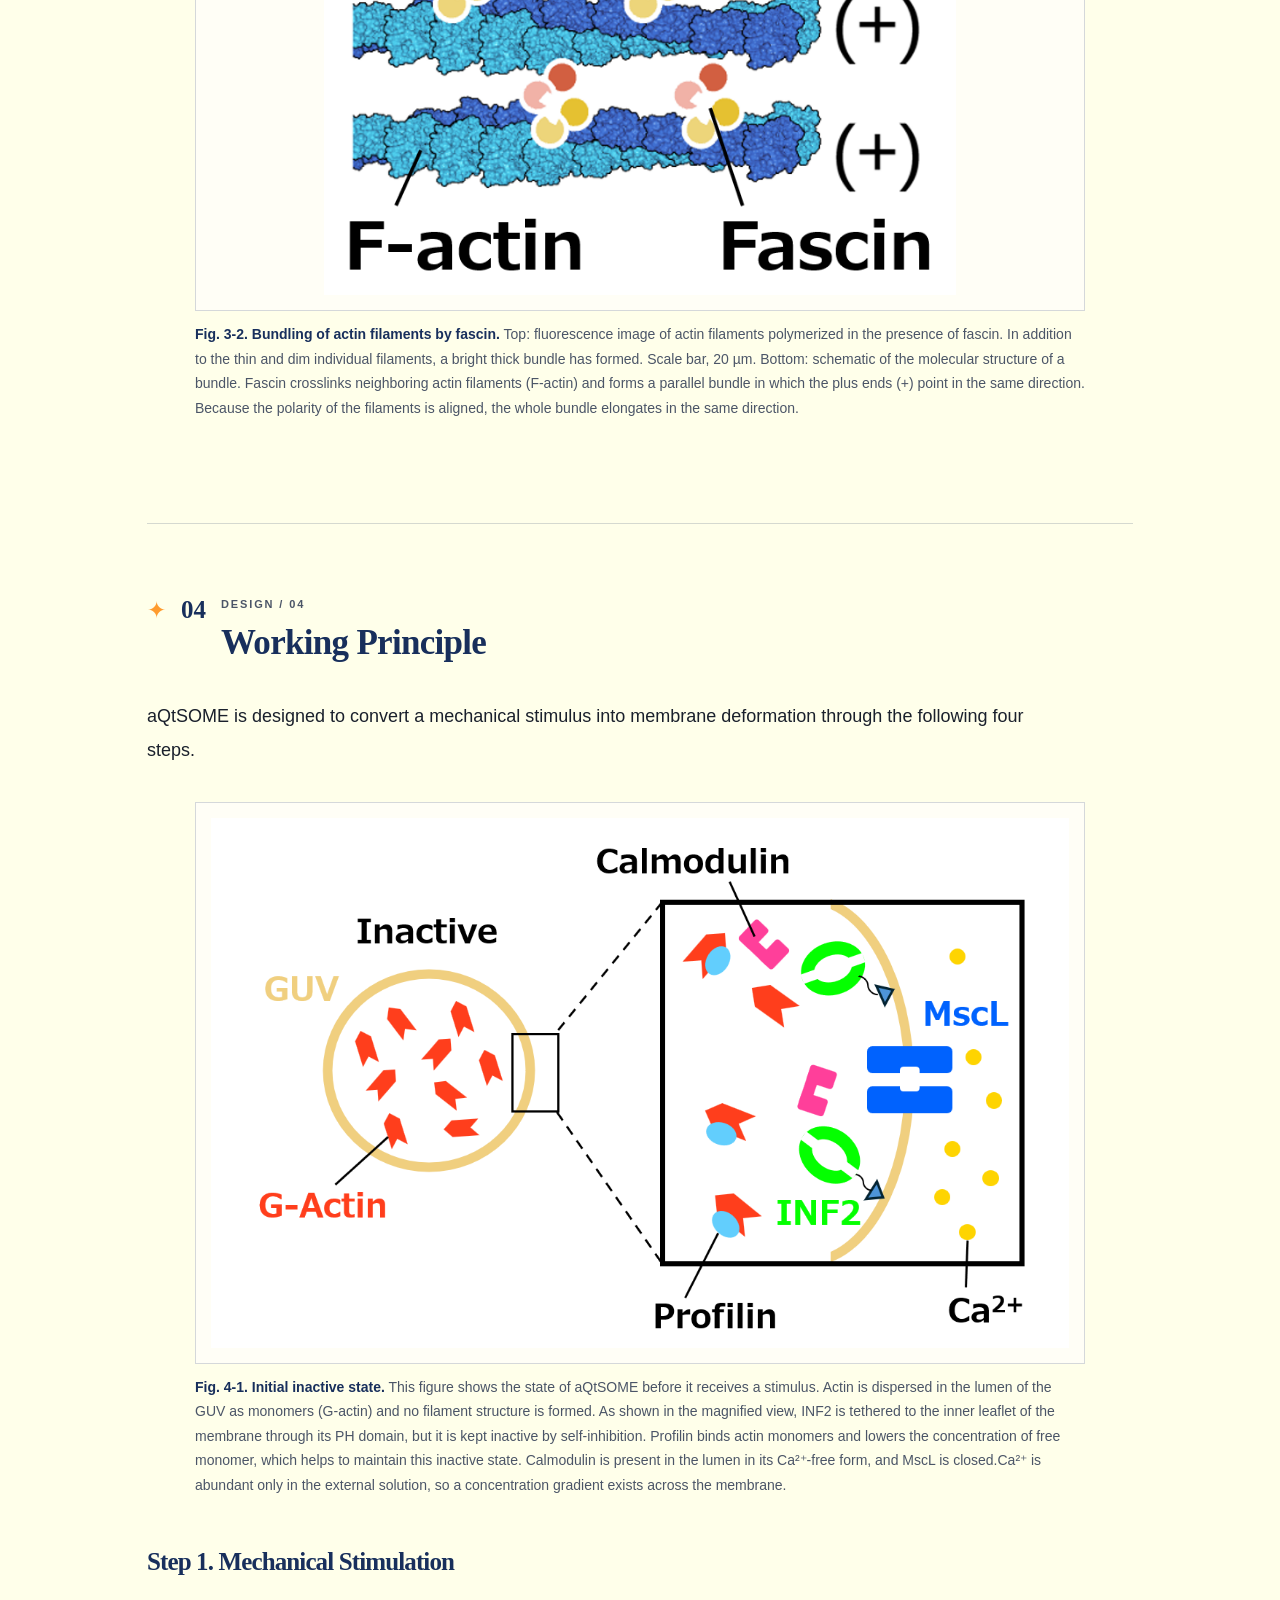
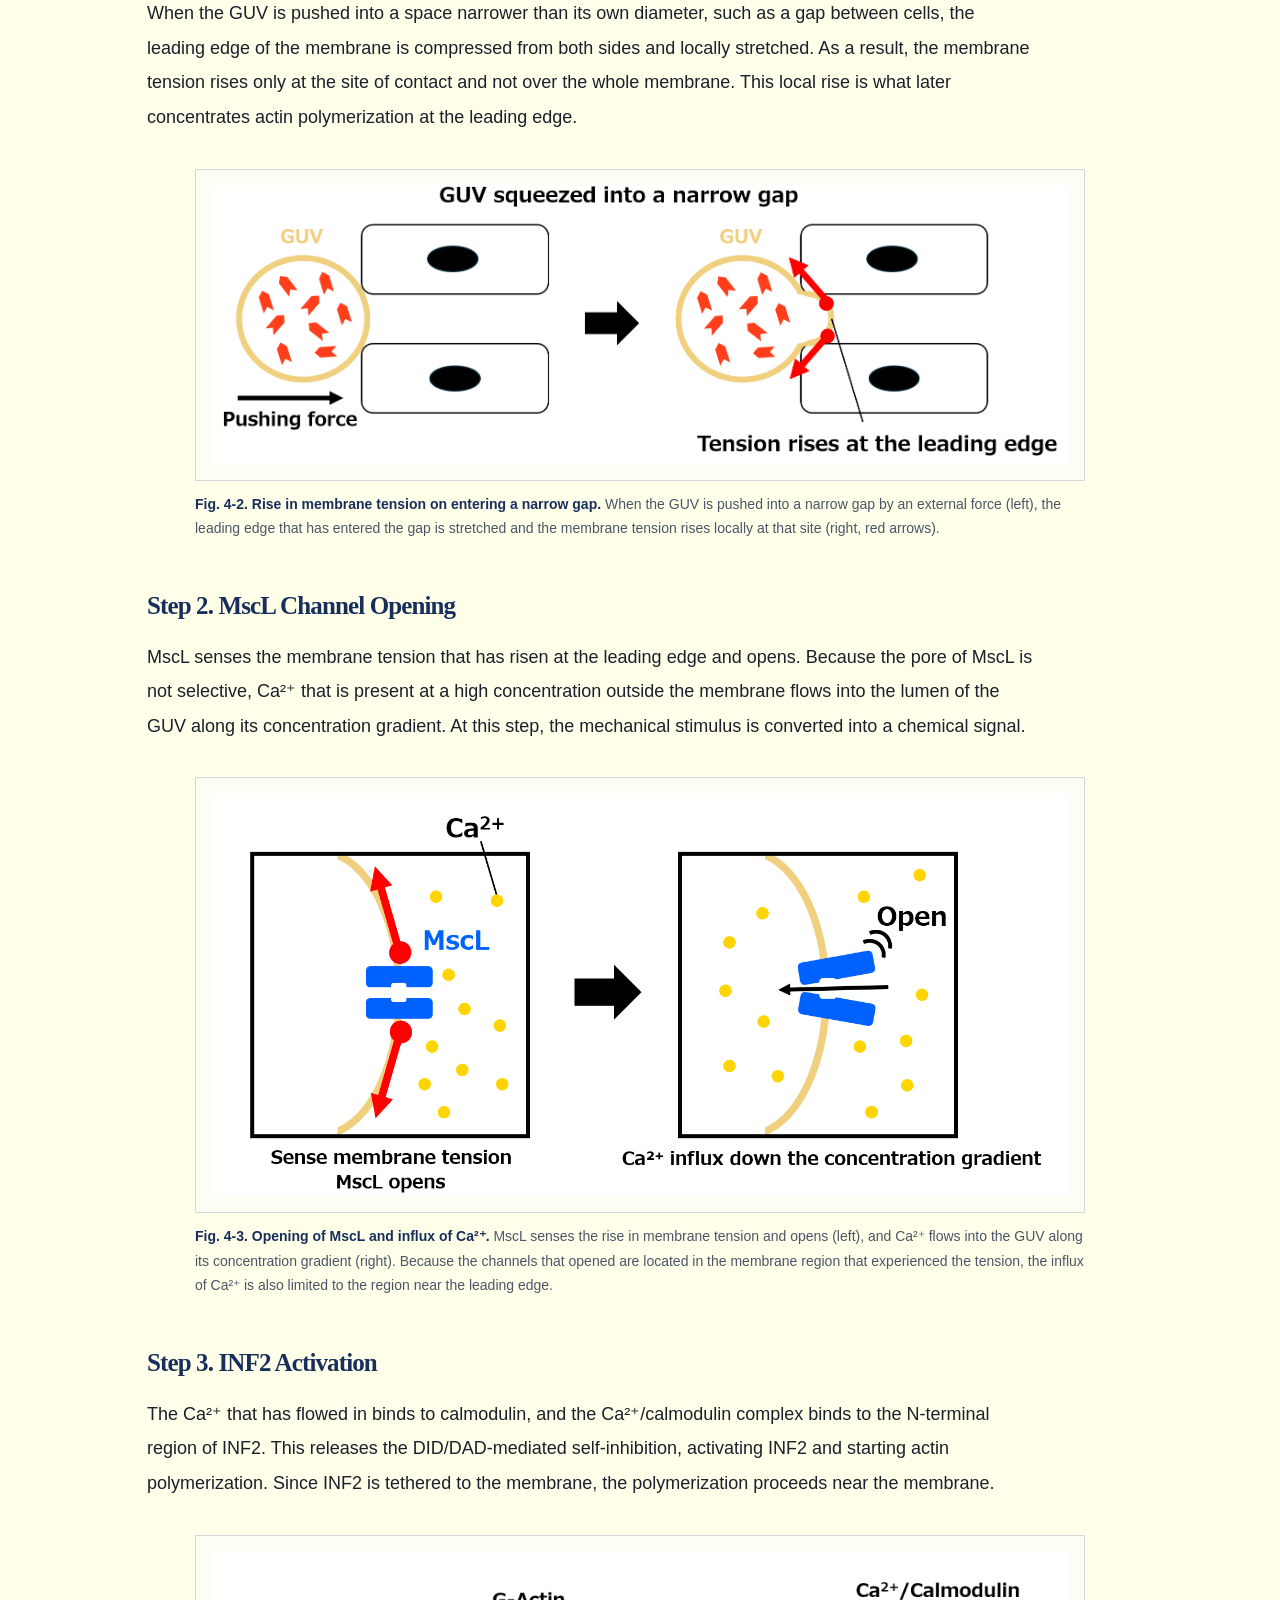
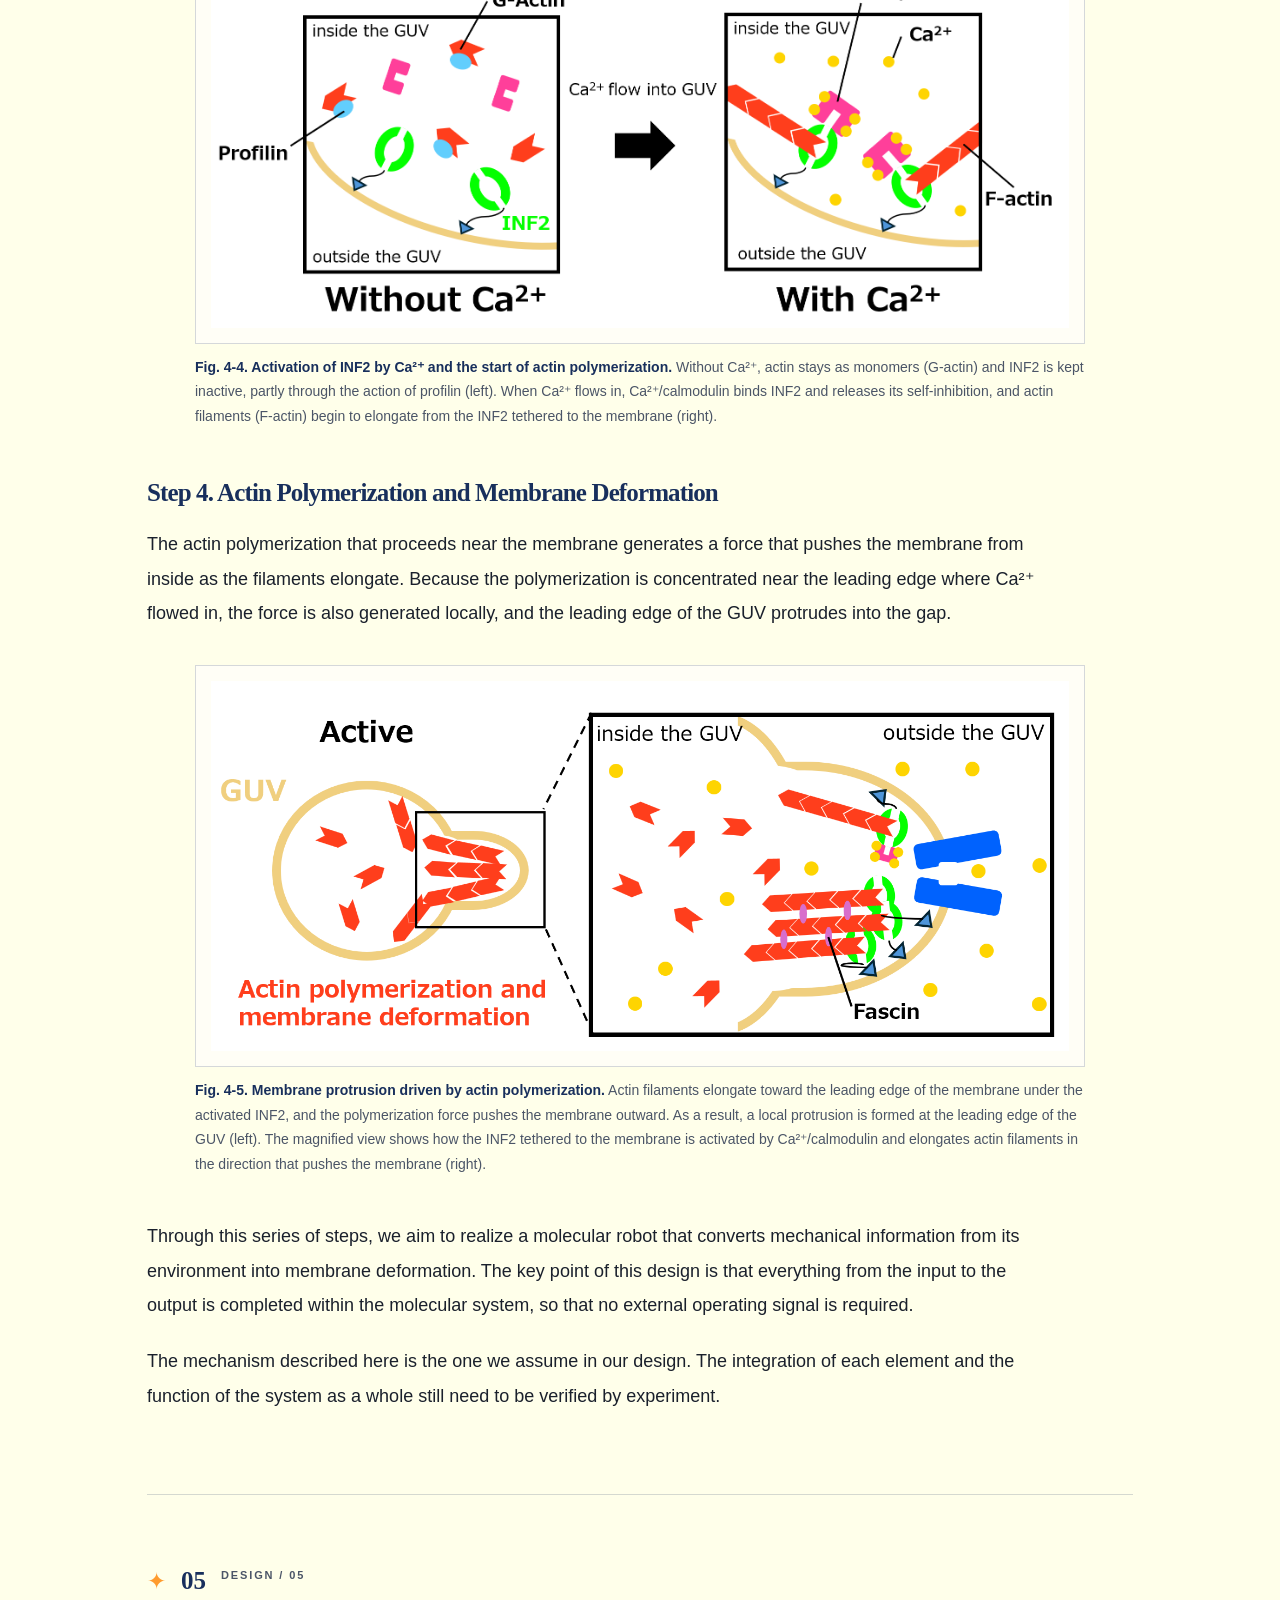
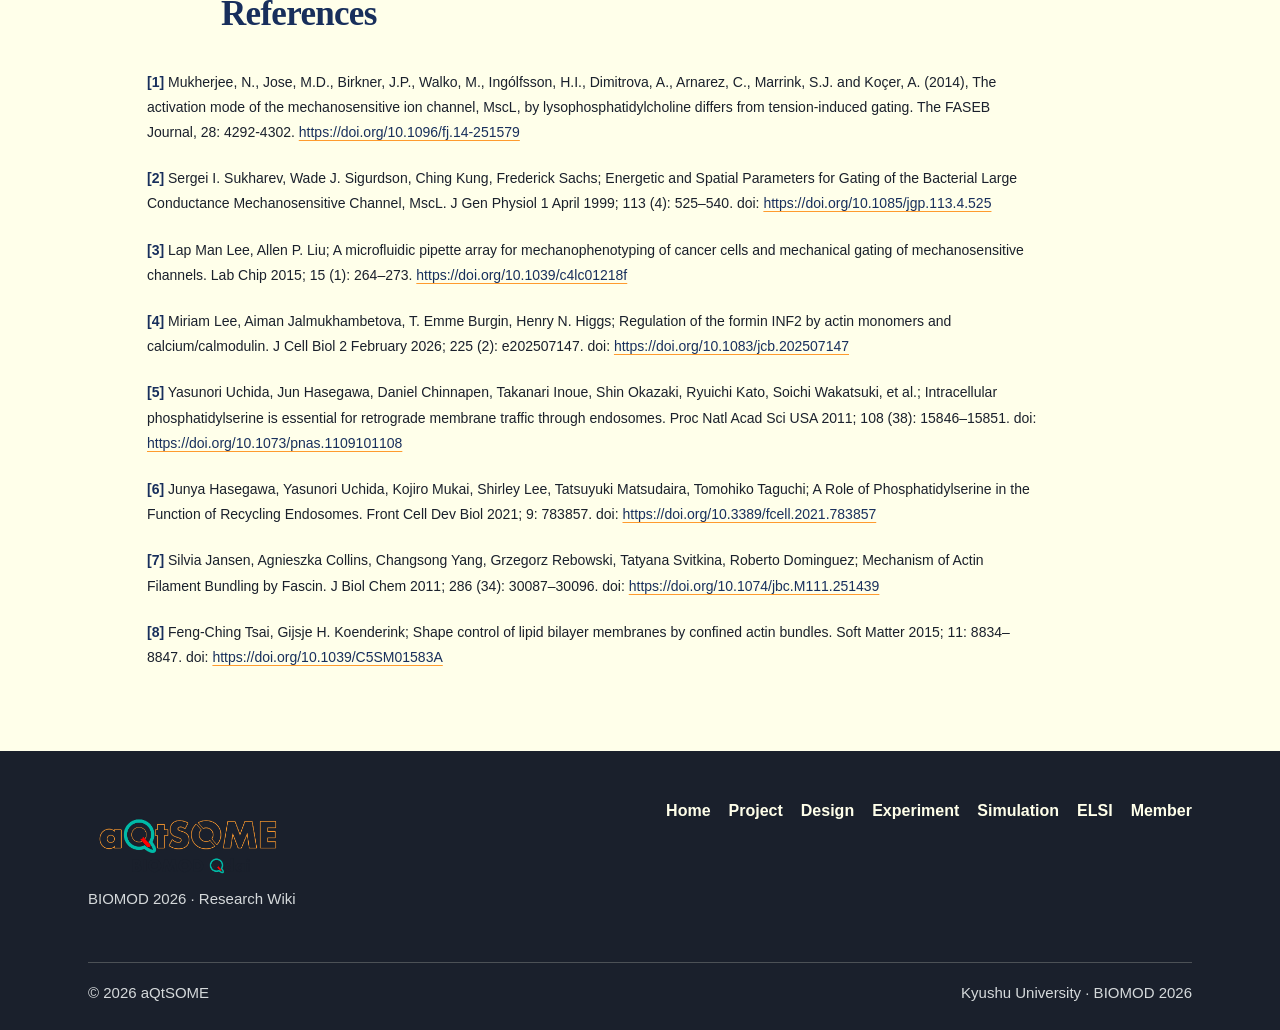
==== commit 3aad1900: "Update design.html" ====
--- a/design.html
+++ b/design.html
@@ -35,7 +35,7 @@
     <section class="grd-section" id="grd-01">
       <div class="grd-section-heading"><span class="grd-mark" aria-hidden="true">✦</span><span class="grd-section-number">01</span><div><span class="grd-section-label">DESIGN / 01</span><h2>Overview of aQtSOME</h2></div></div>
       <div class="grd-section-body">
-      <p>We propose an amoeba-type molecular robot, aQtSOME, that induces actin polymerization in response to a mechanical stimulus and thereby produces a protrusion of its membrane. Previous artificial cell-type robots were driven by external inputs such as DNA signals or UV irradiation. In contrast, aQtSOME takes the force it receives from its surroundings as the input itself, so that it can change its shape autonomously without any external operation.</p>
+      <p>We propose an amoeba-type molecular robot, aQtSOME, that induces actin polymerization in response to a mechanical stimulus and thereby produces a protrusion of its membrane. Previous artificial cell-type robots were driven by external inputs such as DNA signals or UV irradiation. In contrast, aQtSOME takes the force it receives from its surroundings as its input, so that it can change its shape autonomously without any external operation.</p>
       <figure class="grd-figure" id="figure-1-1">
         <div class="grd-figure-media">
           <img src="assets/design/image.png" alt="Figure 1-1: Overall design of aQtSOME." loading="eager" decoding="async" onload="this.nextElementSibling.hidden=true" onerror="this.hidden=true;this.nextElementSibling.hidden=false">
@@ -50,7 +50,7 @@
       <p>aQtSOME consists of three components. The Body is the place where the mechanical stimulus is received, the Sensor converts that stimulus into a chemical signal, and the Actuator converts the chemical signal into force. The Body is a GUV, which turns an external force into membrane tension. The Sensor is MscL, which turns membrane tension into a Ca²⁺ influx. The Actuator is INF2 together with actin, which turns Ca²⁺ into membrane deformation.</p>
       <h3 class="grd-subheading">Body — GUV (Giant Unilamellar Vesicle)</h3>
       <p>A GUV is a cell-sized vesicle made of a lipid bilayer that mimics a biological membrane. Because it can hold membrane proteins in its membrane and encapsulate soluble proteins in its lumen, it is widely used as the body of an artificial cell.</p>
-      <p>In aQtSOME, the GUV holds MscL in its membrane and encapsulates INF2, calmodulin, actin and the regulatory factors of actin in its lumen. At the same time, the membrane itself is the place where an external force is received as membrane tension. We use DOPC as the main lipid and add DOPS so that INF2 can be localized to the membrane, as described later.</p>
+      <p>In aQtSOME, the GUV holds MscL in its membrane and encapsulates INF2, calmodulin, actin and the regulatory factors of actin in its lumen. At the same time, the membrane itself is the place where an external force is received as membrane tension. We also use DOPC as the main lipid and add DOPS so that INF2 can be localized to the membrane, as described later.</p>
       <figure class="grd-figure" id="figure-2-1">
         <div class="grd-figure-media">
           <img src="assets/design/image (1).png" alt="Figure 2-1: Membrane structure of a GUV." loading="eager" decoding="async" onload="this.nextElementSibling.hidden=true" onerror="this.hidden=true;this.nextElementSibling.hidden=false">
@@ -102,7 +102,8 @@
       <h3 class="grd-subheading">03-1. Anchoring INF2 to the Membrane with the Evectin-2 PH Domain</h3>
       <p>PH (pleckstrin homology) domains are generally known to bind phosphoinositides such as PIP₂, but specific binding has been confirmed for only about 10% of them. The PH domain of Evectin-2 (gene name PLEKHB1), a protein localized to recycling endosomes, is one of the exceptions: it binds phosphatidylserine (PS) but does not bind any phosphoinositide <a href="#ref-5" class="grd-cite">[5]</a>. Because of this strict specificity, it is also widely used as a probe for visualizing the distribution of PS inside cells <a href="#ref-6" class="grd-cite">[6]</a>.</p>
       <h4 class="grd-minor-heading">Why we use the Evectin-2 PH domain in aQtSOME</h4>
-      <p>The GUV of aQtSOME is an artificial membrane made mainly of DOPC and, unlike a cell membrane, contains no phosphoinositides. If we used a conventional PIP₂-binding PH domain, we would have to add PIP₂ to the membrane. PS, in contrast, is available as DOPS, which is stable and inexpensive and can be mixed in at any ratio when the GUVs are prepared. Being able to tether INF2 to the membrane while keeping the membrane composition simple is the reason we chose the Evectin-2 PH domain.</p>
+      <p>Unlike a cell membrane, the aQtSOME GUV is made mainly of DOPC and
+contains no phosphoinositides. If we used a conventional PIP₂-binding PH domain, we would have to add PIP₂ to the membrane. PS, in contrast, is available as DOPS, which is stable and inexpensive and can be mixed in at any ratio when the GUVs are prepared. We chose the Evectin-2 PH domain because it tethers INF2 to the membrane without requiring a complex membrane composition.</p>
       <p>We therefore fuse the Evectin-2 PH domain to the N-terminal side of INF2, and include DOPS in the membrane in addition to DOPC.</p>
       <figure class="grd-figure" id="figure-3-1">
         <div class="grd-figure-media">
@@ -114,7 +115,7 @@
       <h3 class="grd-subheading">03-2. Bundling Actin Filaments with Fascin</h3>
       <p>A single actin filament is soft, and on its own it can hardly push out a lipid bilayer. To deform the membrane, several filaments have to be bundled into a thick and stiff structure. Fascin (FSCN1) is a monomeric protein of about 55 kDa that has two actin-binding sites, located in the first and the third of its four β-trefoil domains. By crosslinking neighboring filaments at these two sites, it forms parallel bundles in which the filaments share the same polarity. Within a bundle the filaments are spaced about 8 nm apart, and in vitro a bundle contains about 17 filaments. In cells, fascin is the main crosslinking protein that builds the bundles forming the core of filopodia <a href="#ref-7" class="grd-cite">[7]</a>.</p>
       <h4 class="grd-minor-heading">Why we use fascin in aQtSOME</h4>
-      <p>That bundling is necessary for membrane deformation has been confirmed by reconstitution experiments in liposomes. Tsai and Koenderink showed that when actin and fascin are encapsulated in liposomes and polymerized, finger-like protrusions are formed, whereas filaments that are not bundled produce no protrusion. This is because a single actin filament generates at most about 1.5 pN, which is not enough to deform a lipid bilayer. At fascin-to-actin molar ratios of 0.05 to 0.2, about 60% of the liposomes were protruded, and the higher the ratio and the stiffer the bundle, the longer and straighter the protrusion <a href="#ref-8" class="grd-cite">[8]</a>. Since aQtSOME also aims to push out the leading edge of a GUV, these results can be applied directly to our design.</p>
+      <p>The necessity of bundling for membrane deformation has been confirmed by reconstitution experiments using liposomes. Tsai and Koenderink showed that when actin and fascin are encapsulated in liposomes and polymerized, finger-like protrusions are formed, whereas filaments that are not bundled produce no protrusion. This is because a single actin filament generates at most about 1.5 pN, which is not enough to deform a lipid bilayer. At fascin-to-actin molar ratios of 0.05 to 0.2, about 60% of the liposomes were protruded, and the higher the ratio and the stiffer the bundle, the longer and straighter the protrusion <a href="#ref-8" class="grd-cite">[8]</a>. Since aQtSOME also aims to push out the leading edge of a GUV, these results can be applied directly to our design.</p>
       <p>We therefore add fascin to the lumen so that the actin filaments elongated by INF2 are gathered into parallel bundles. Bundling aligns the filaments with respect to the membrane and makes a stiff structure that does not buckle easily, so the force generated by polymerization acts more effectively as a force that pushes the membrane out.</p>
       <figure class="grd-figure" id="figure-3-2">
         <div class="grd-figure-media">
@@ -133,7 +134,7 @@
           <img src="assets/design/image (8).png" alt="Figure 4-1: Initial inactive state." loading="eager" decoding="async" onload="this.nextElementSibling.hidden=true" onerror="this.hidden=true;this.nextElementSibling.hidden=false">
           <div class="grd-placeholder" hidden><span class="grd-placeholder-symbol" aria-hidden="true">✦</span><strong>Figure 4-1</strong><span>Upload assets/design/image (8).png</span></div>
         </div>
-        <figcaption><strong>Fig. 4-1. Initial inactive state.</strong> This figure shows the state of aQtSOME before it receives a stimulus. Actin is dispersed in the lumen of the GUV as monomers (G-actin) and no filament structure is formed. As shown in the magnified view, INF2 is tethered to the inner leaflet of the membrane through its PH domain, but it is kept inactive by self-inhibition. Profilin binds actin monomers and lowers the concentration of free monomer, which helps to maintain this inactive state. Calmodulin is present in the lumen in its Ca²⁺-free form, and MscL is closed. Ca²⁺ is present at a high concentration only outside the GUV.</figcaption>
+        <figcaption><strong>Fig. 4-1. Initial inactive state.</strong> This figure shows the state of aQtSOME before it receives a stimulus. Actin is dispersed in the lumen of the GUV as monomers (G-actin) and no filament structure is formed. As shown in the magnified view, INF2 is tethered to the inner leaflet of the membrane through its PH domain, but it is kept inactive by self-inhibition. Profilin binds actin monomers and lowers the concentration of free monomer, which helps to maintain this inactive state. Calmodulin is present in the lumen in its Ca²⁺-free form, and MscL is closed.Ca²⁺ is abundant only in the external solution, so a concentration gradient exists across the membrane. </figcaption>
       </figure>
       <h3 class="grd-subheading">Step 1. Mechanical Stimulation</h3>
       <p>When the GUV is pushed into a space narrower than its own diameter, such as a gap between cells, the leading edge of the membrane is compressed from both sides and locally stretched. As a result, the membrane tension rises only at the site of contact and not over the whole membrane. This local rise is what later concentrates actin polymerization at the leading edge.</p>
@@ -154,7 +155,7 @@
         <figcaption><strong>Fig. 4-3. Opening of MscL and influx of Ca²⁺.</strong> MscL senses the rise in membrane tension and opens (left), and Ca²⁺ flows into the GUV along its concentration gradient (right). Because the channels that opened are located in the membrane region that experienced the tension, the influx of Ca²⁺ is also limited to the region near the leading edge.</figcaption>
       </figure>
       <h3 class="grd-subheading">Step 3. INF2 Activation</h3>
-      <p>The Ca²⁺ that has flowed in binds to calmodulin, and the Ca²⁺/calmodulin complex binds to the N-terminal region of INF2. This releases the self-inhibition by the DID/DAD interaction, INF2 is activated, and actin polymerization starts. Since INF2 is tethered to the membrane, the polymerization proceeds near the membrane.</p>
+      <p>The Ca²⁺ that has flowed in binds to calmodulin, and the Ca²⁺/calmodulin complex binds to the N-terminal region of INF2. This releases the DID/DAD-mediated self-inhibition, activating INF2 and starting actin polymerization. Since INF2 is tethered to the membrane, the polymerization proceeds near the membrane.</p>
       <figure class="grd-figure" id="figure-4-4">
         <div class="grd-figure-media">
           <img src="assets/design/image (11).png" alt="Figure 4-4: Activation of INF2 by Ca²⁺ and the start of actin polymerization." loading="eager" decoding="async" onload="this.nextElementSibling.hidden=true" onerror="this.hidden=true;this.nextElementSibling.hidden=false">
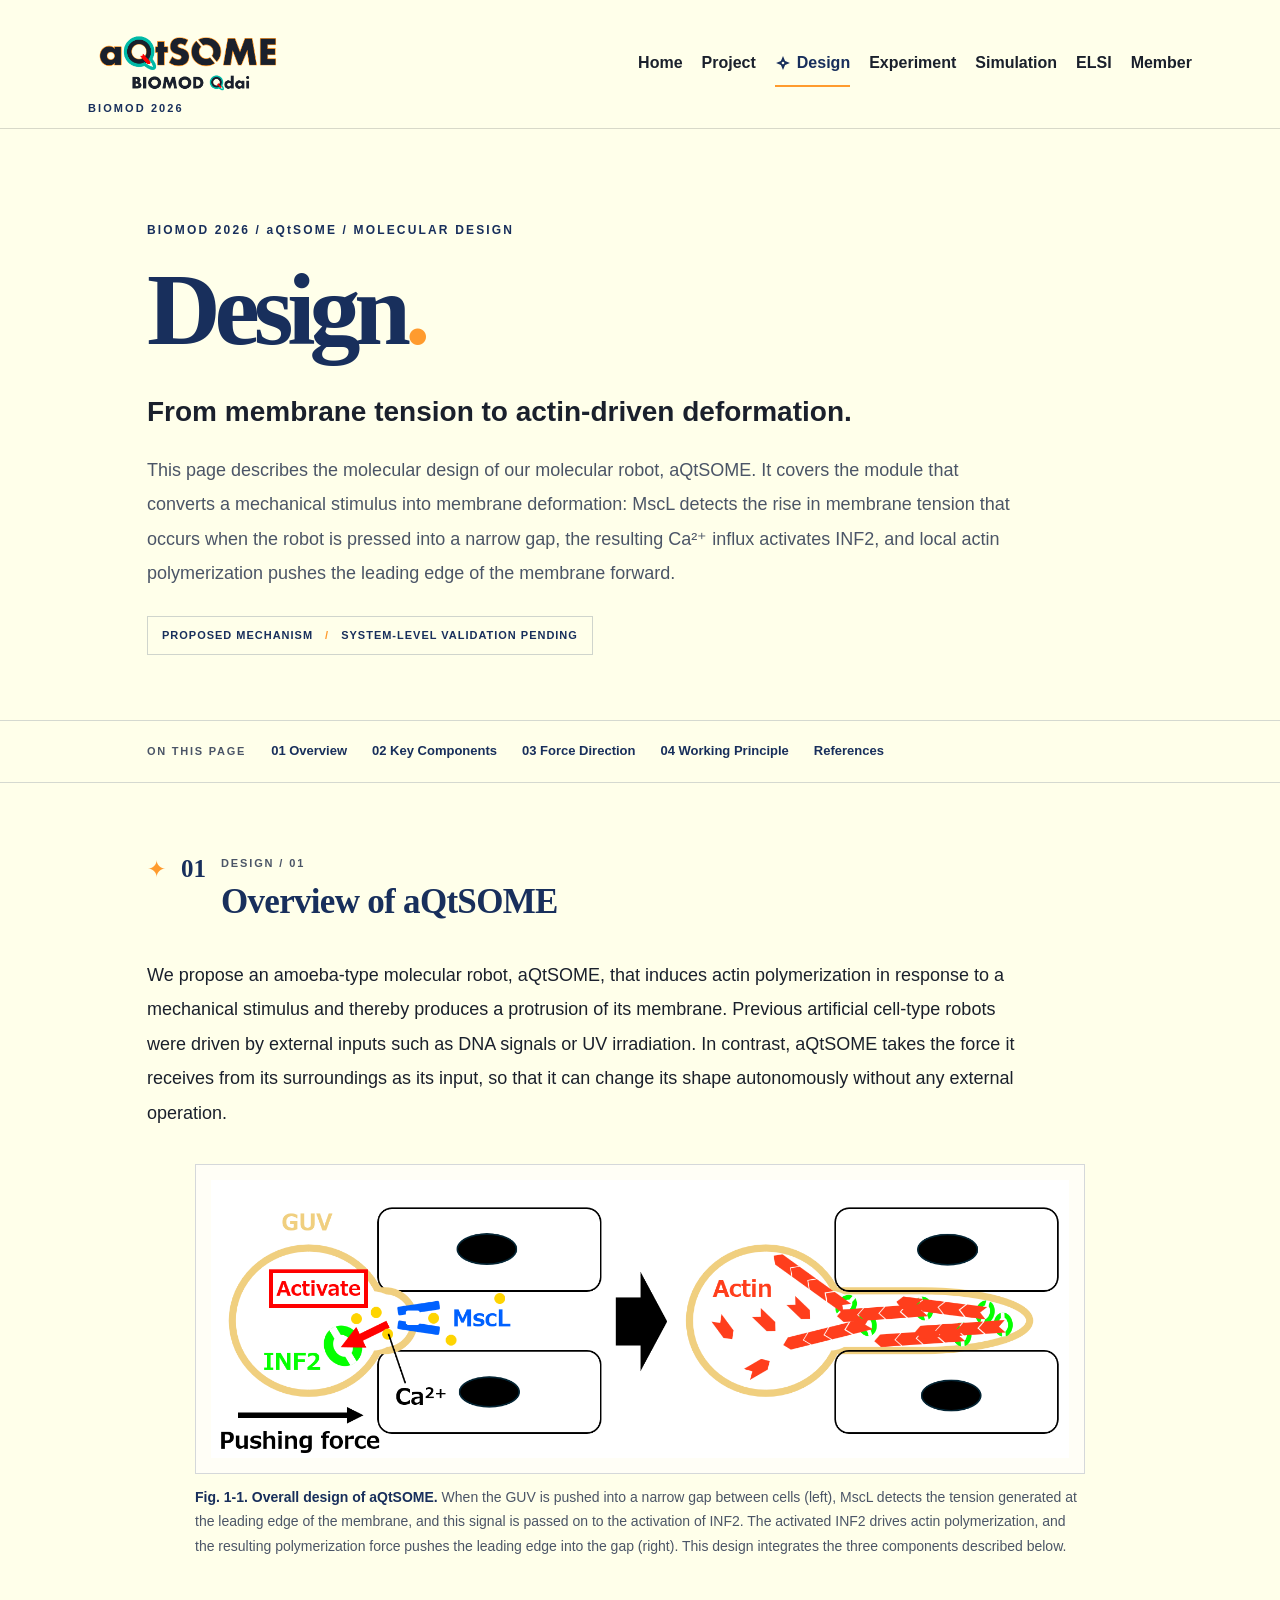
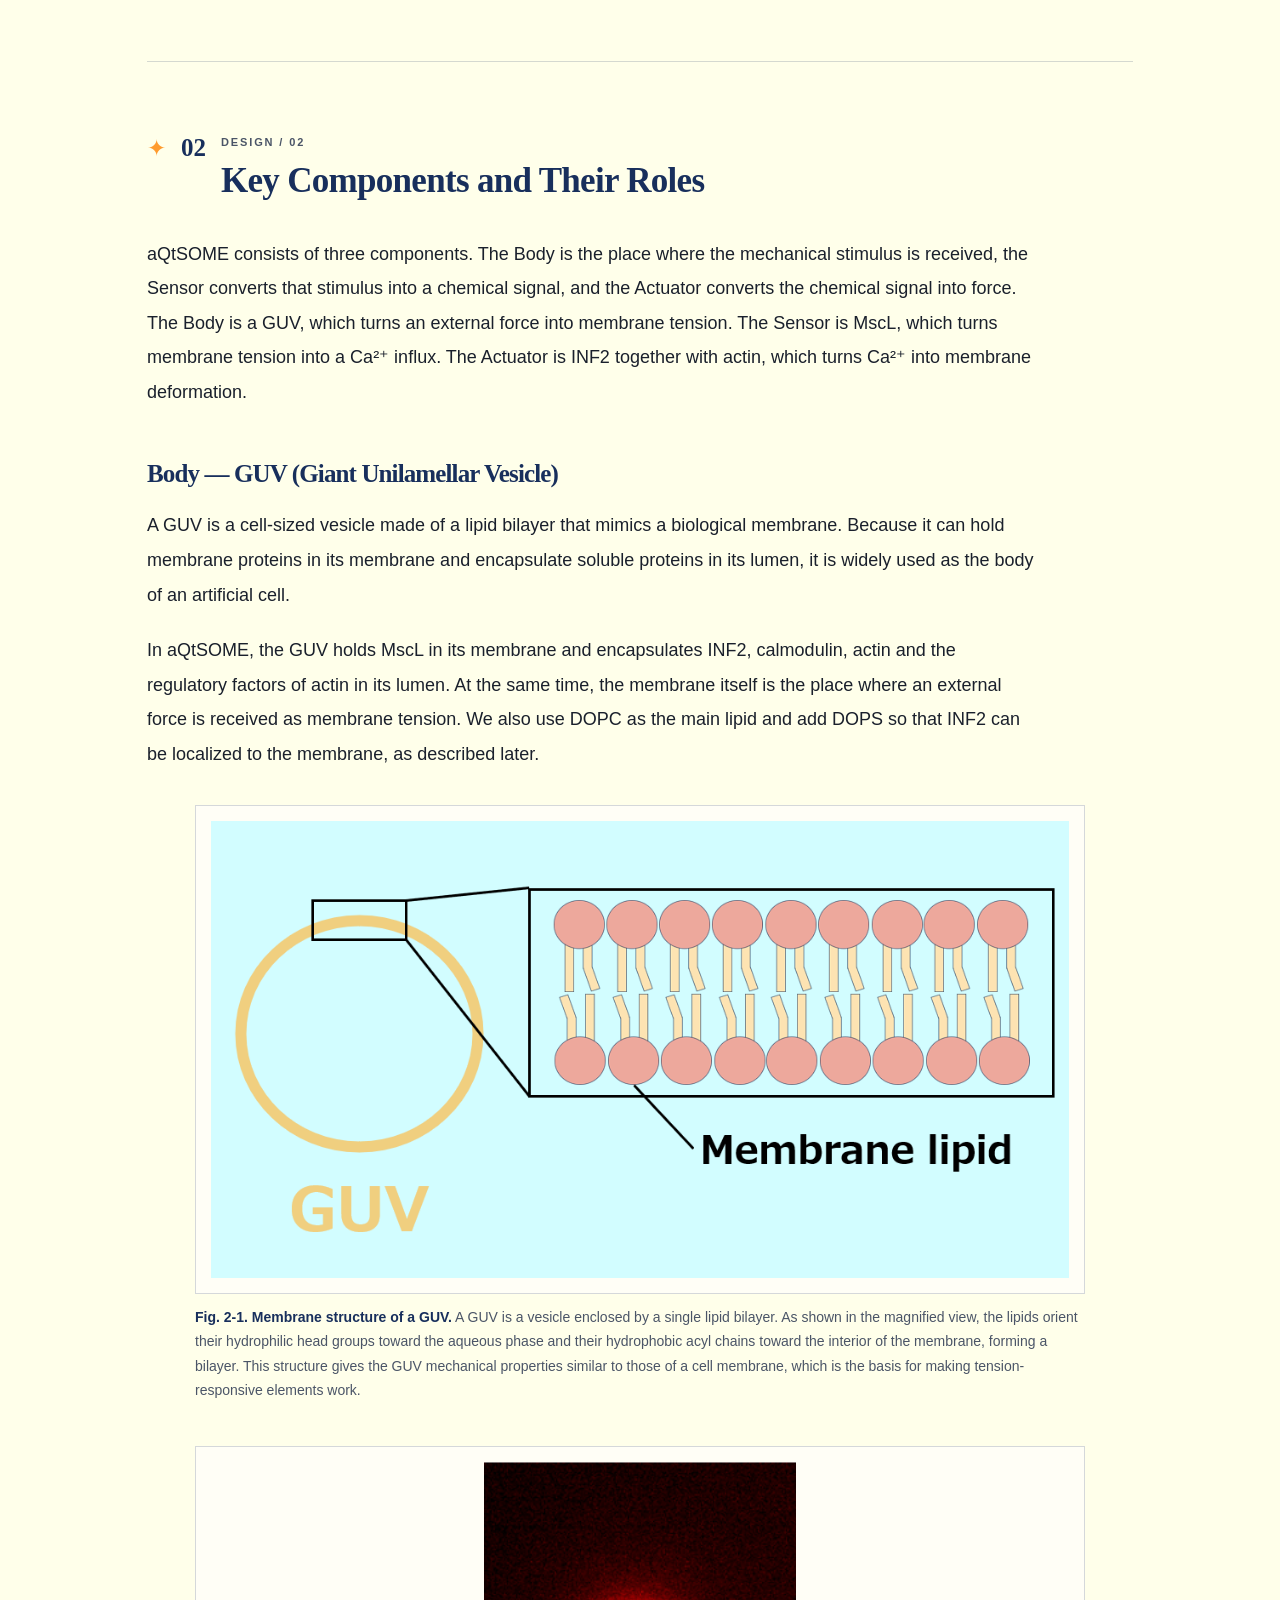
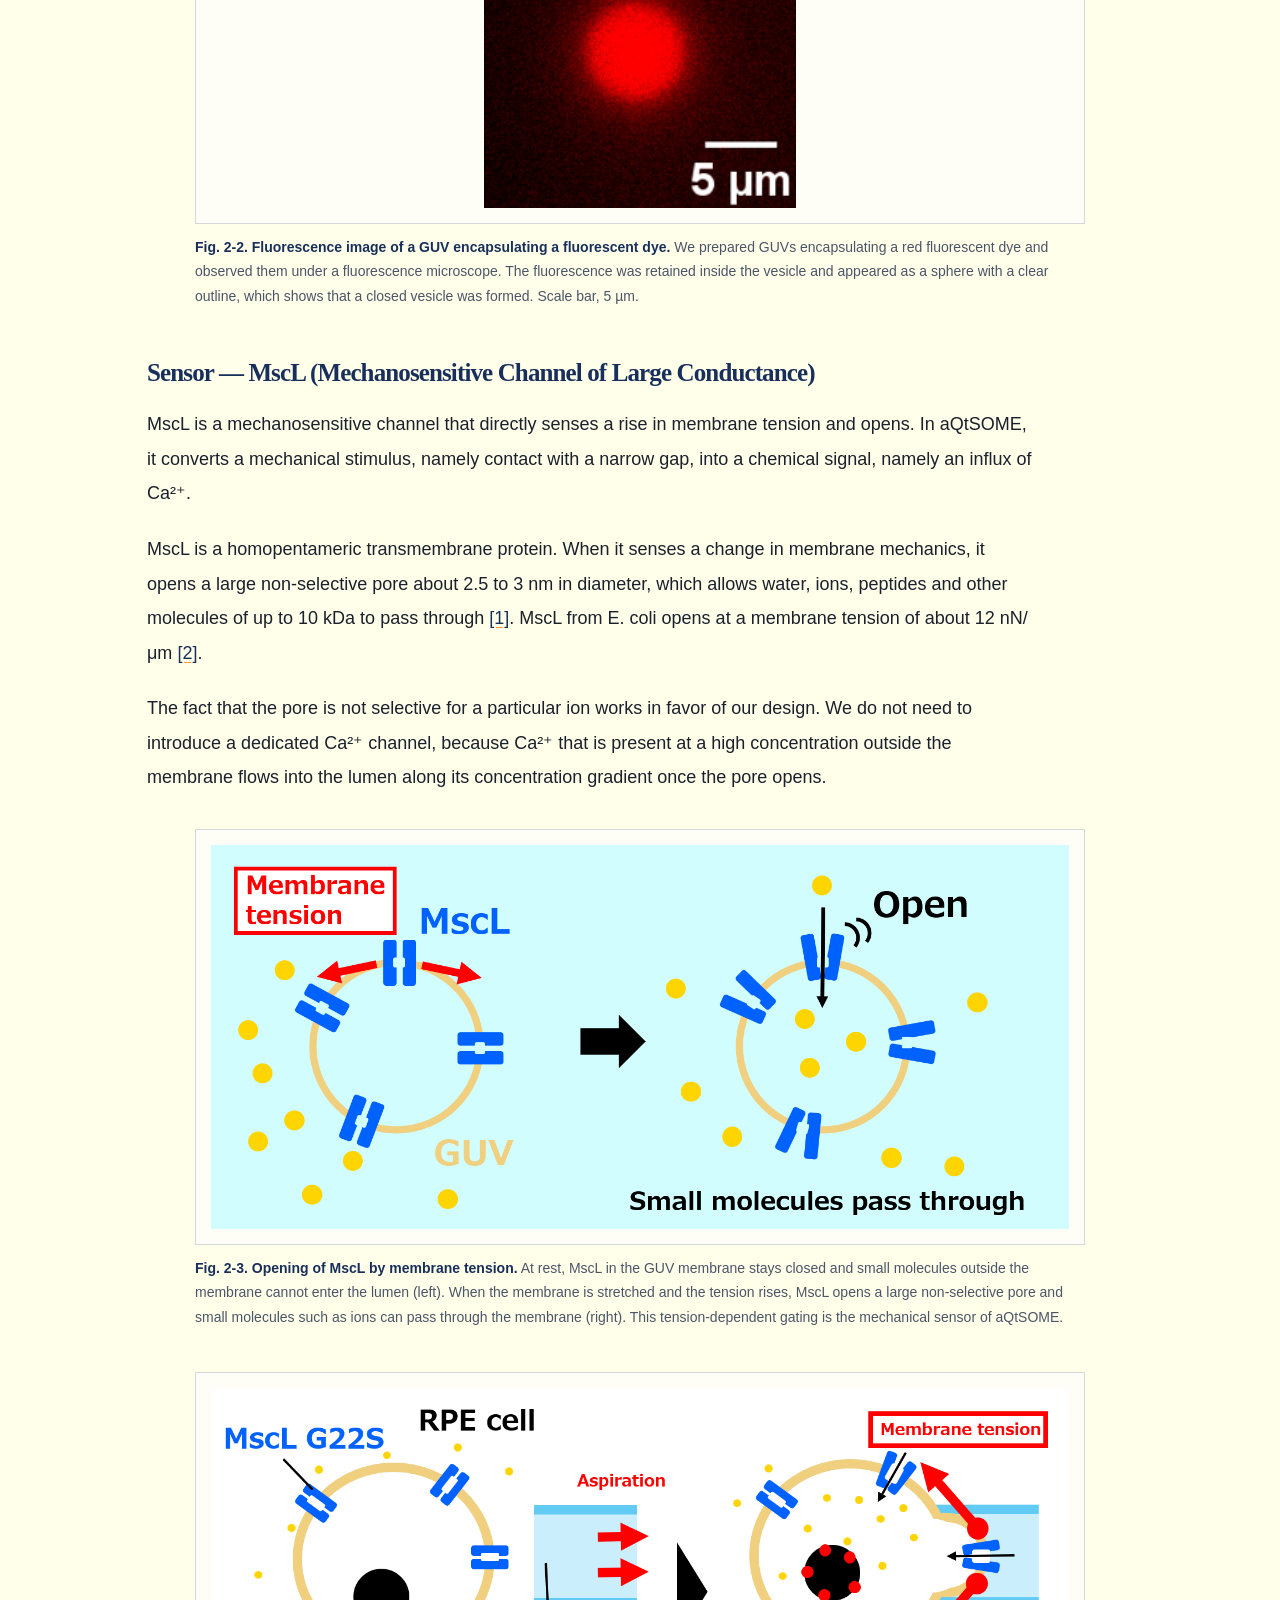
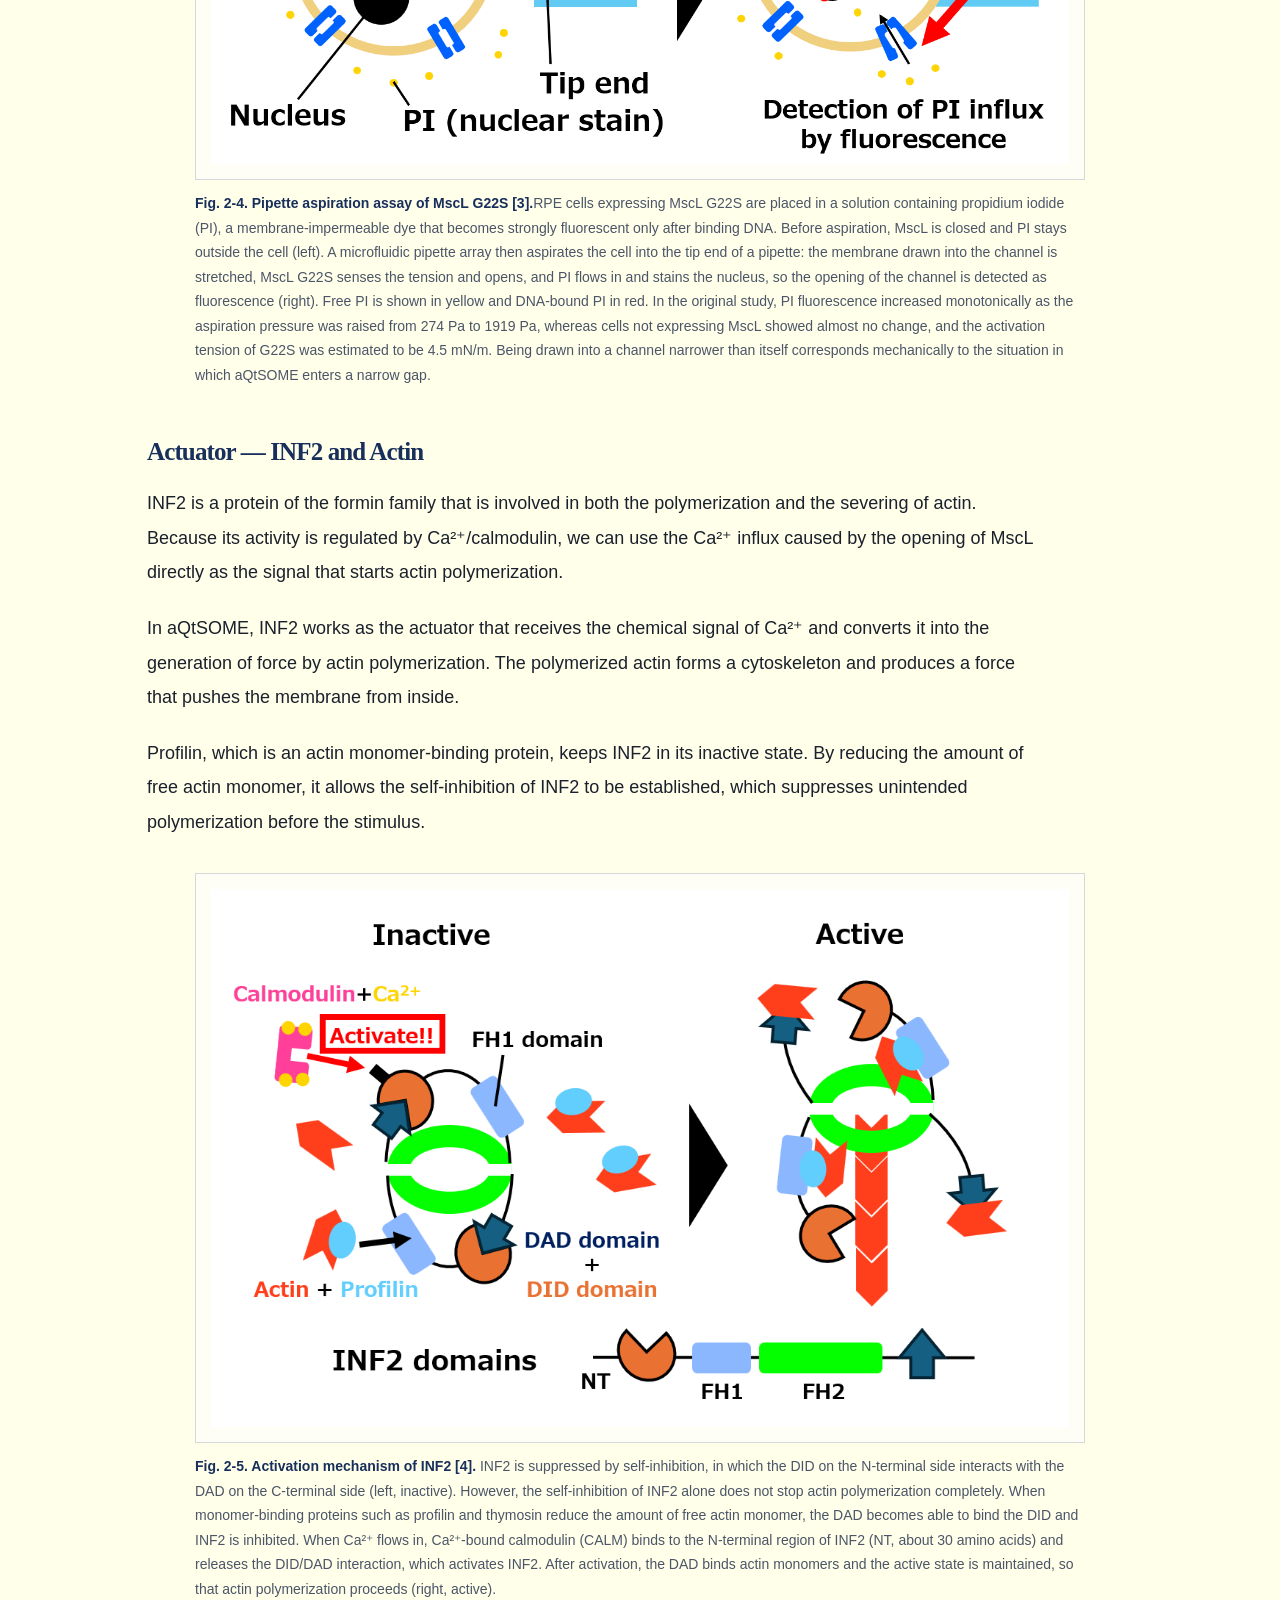
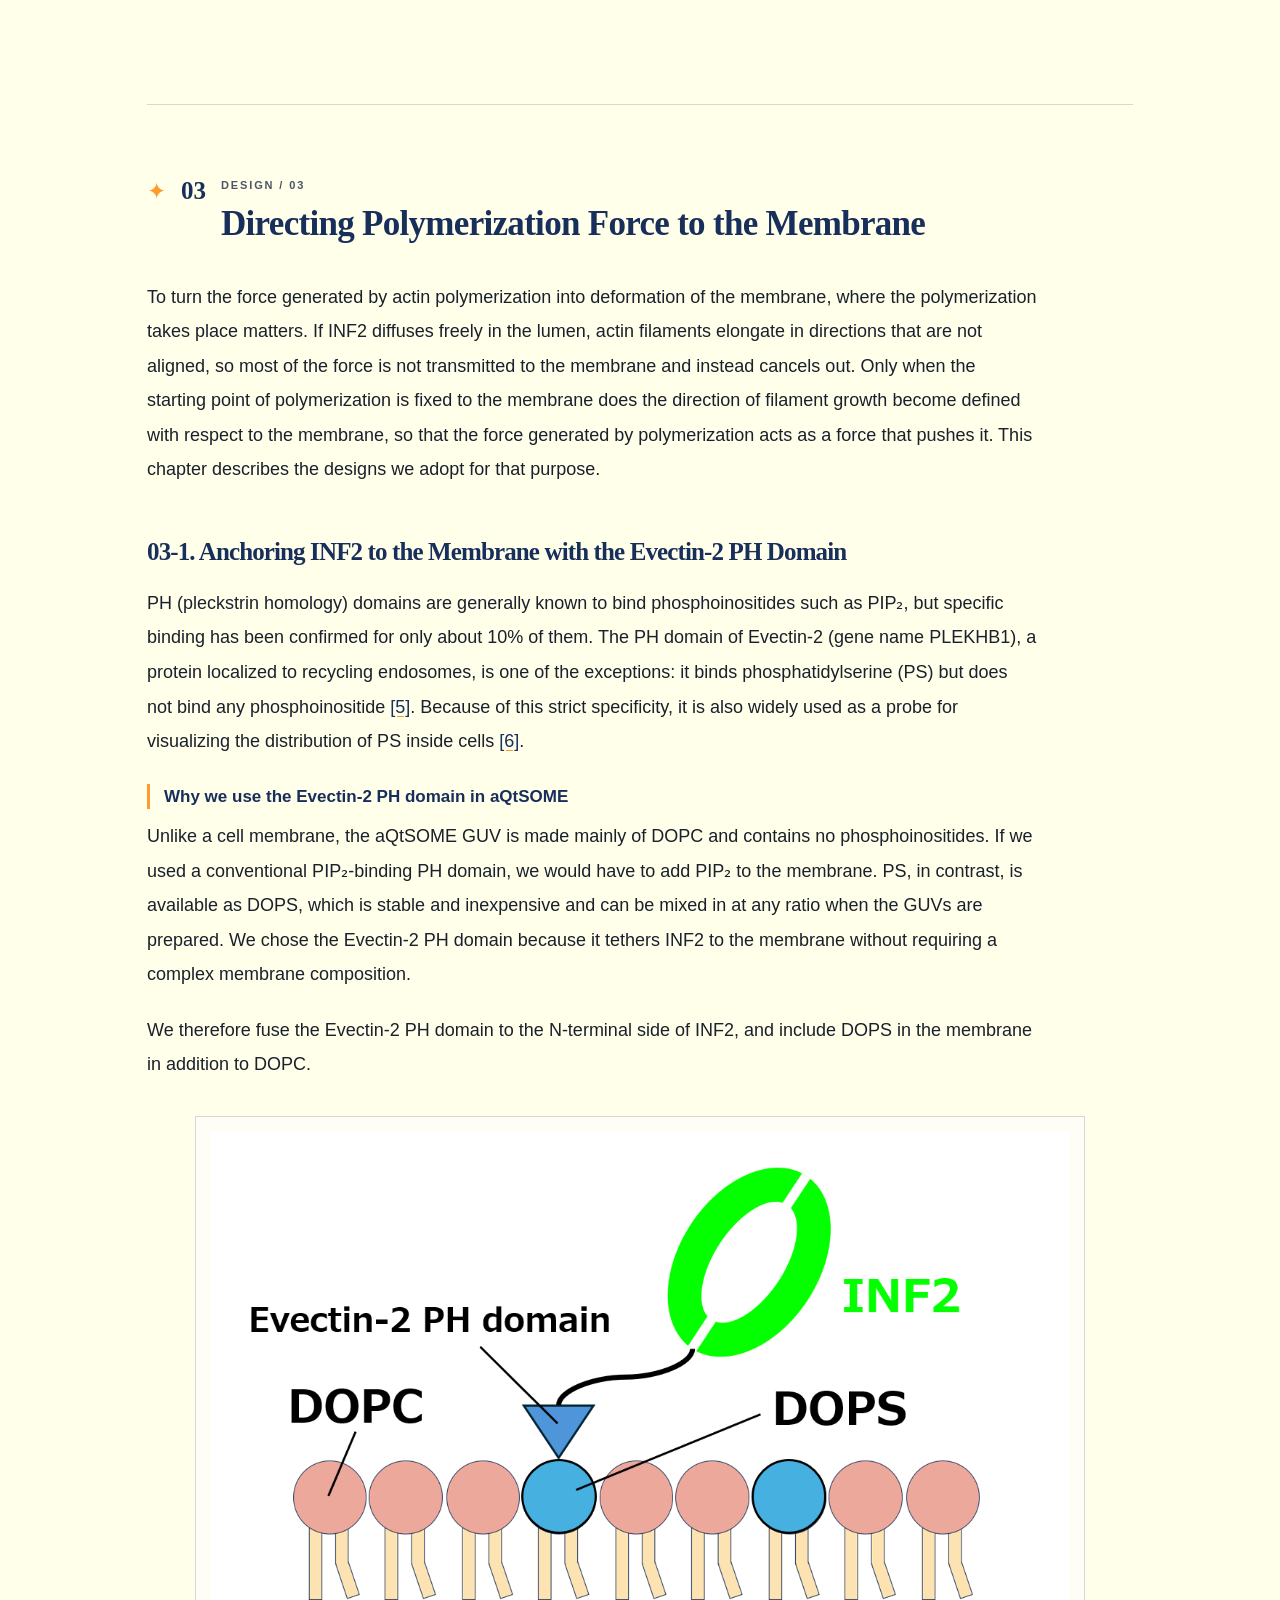
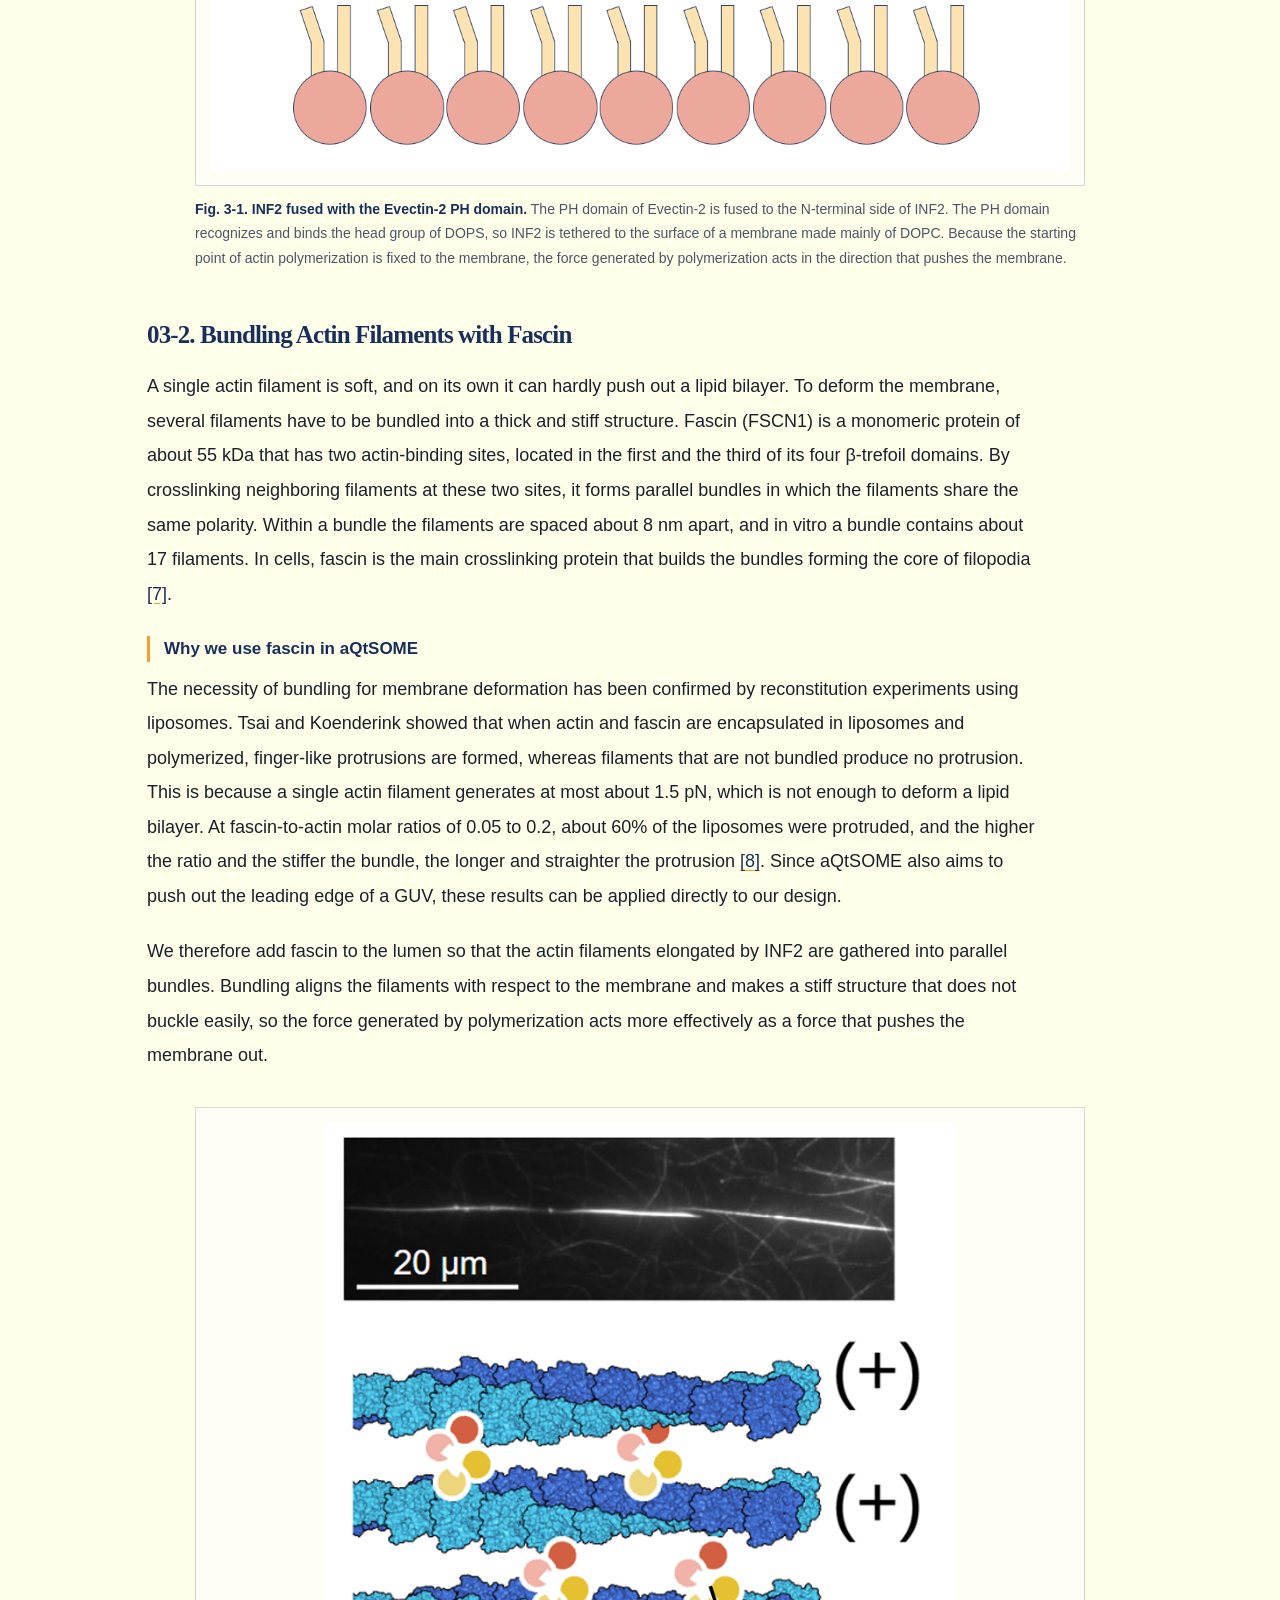
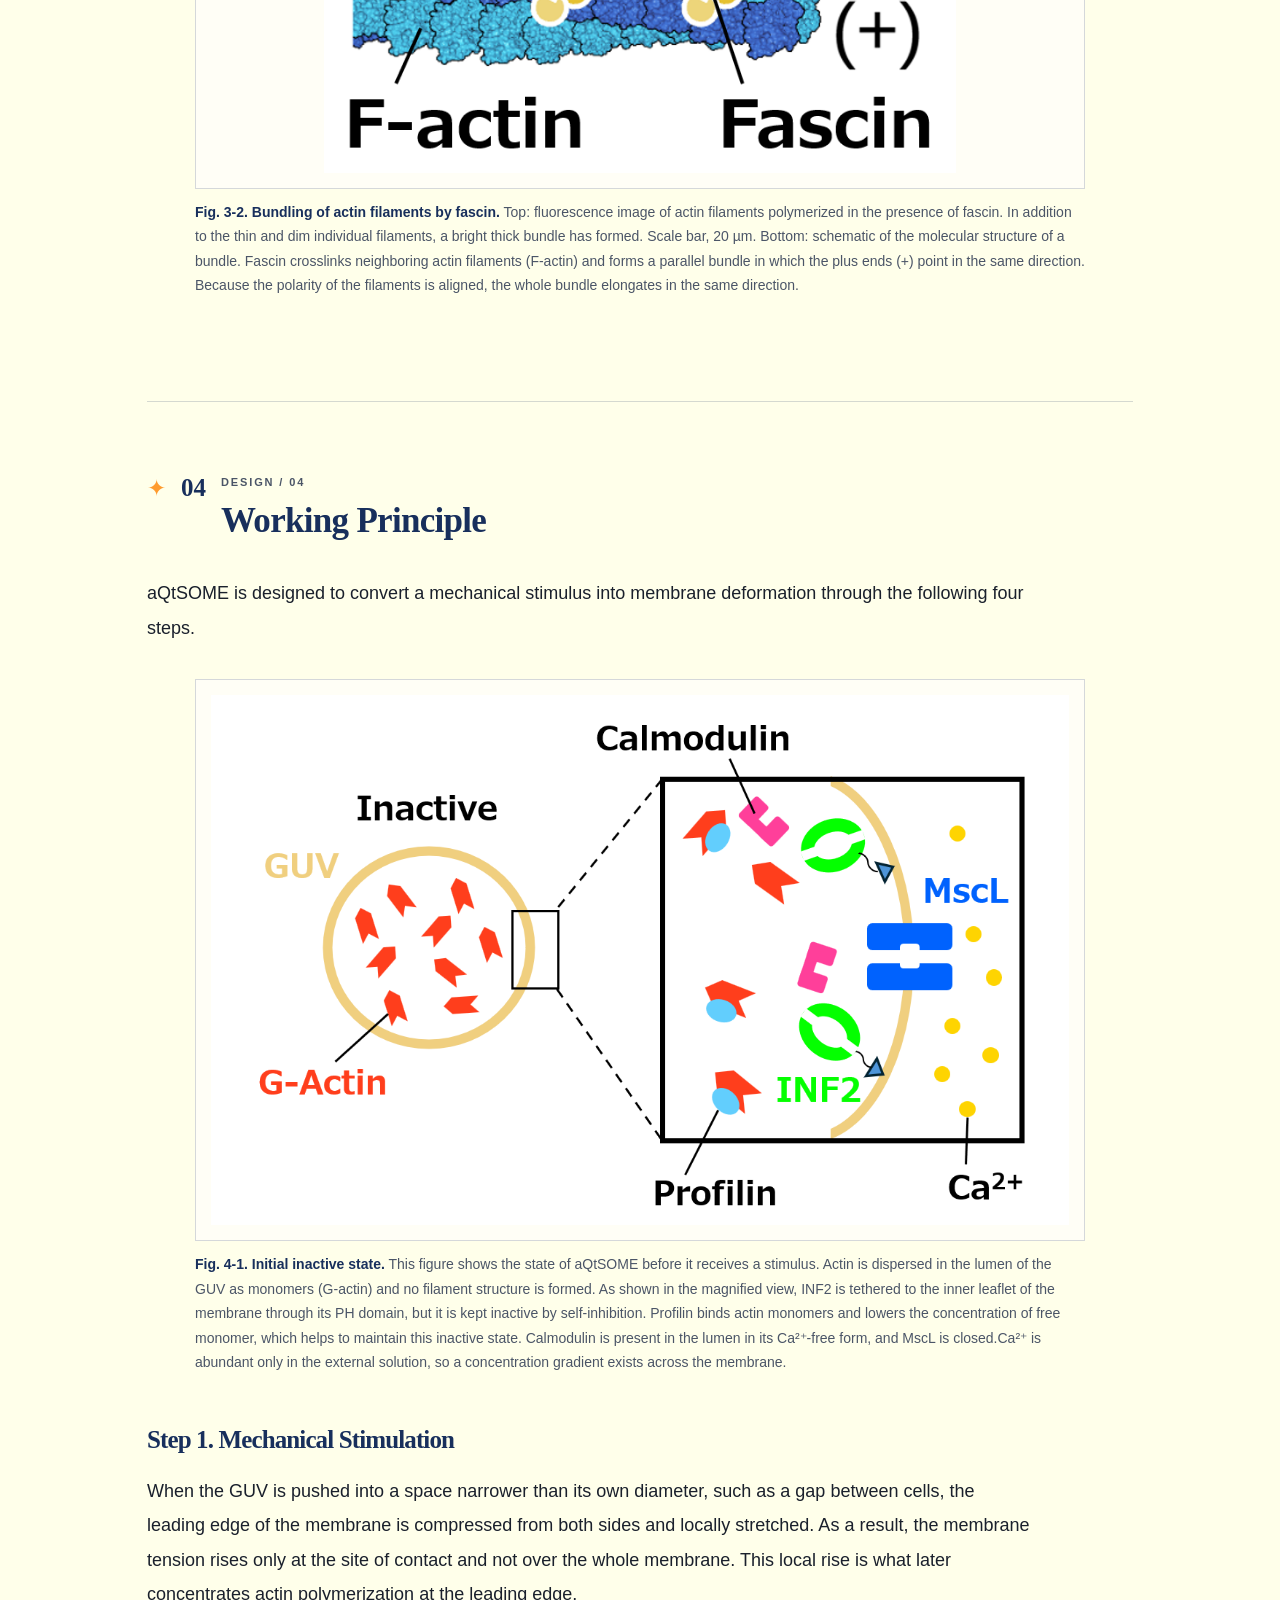
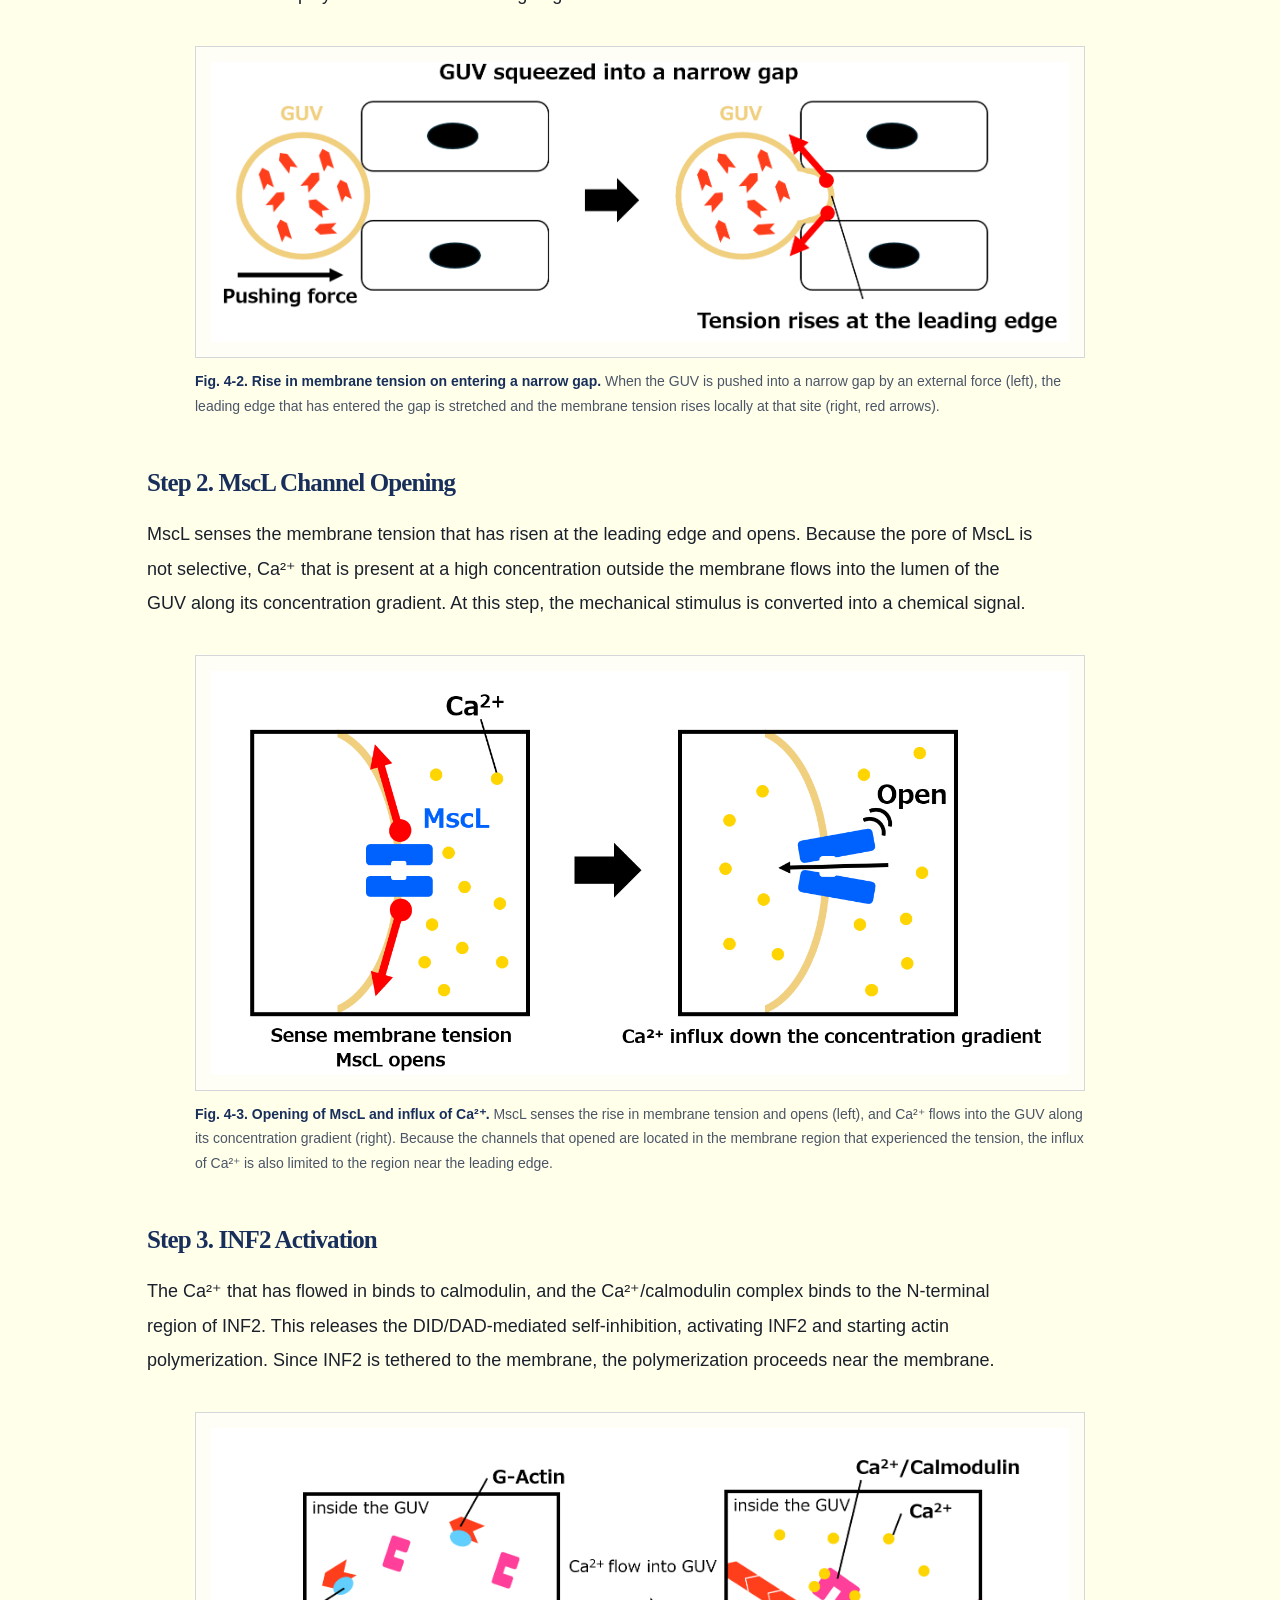
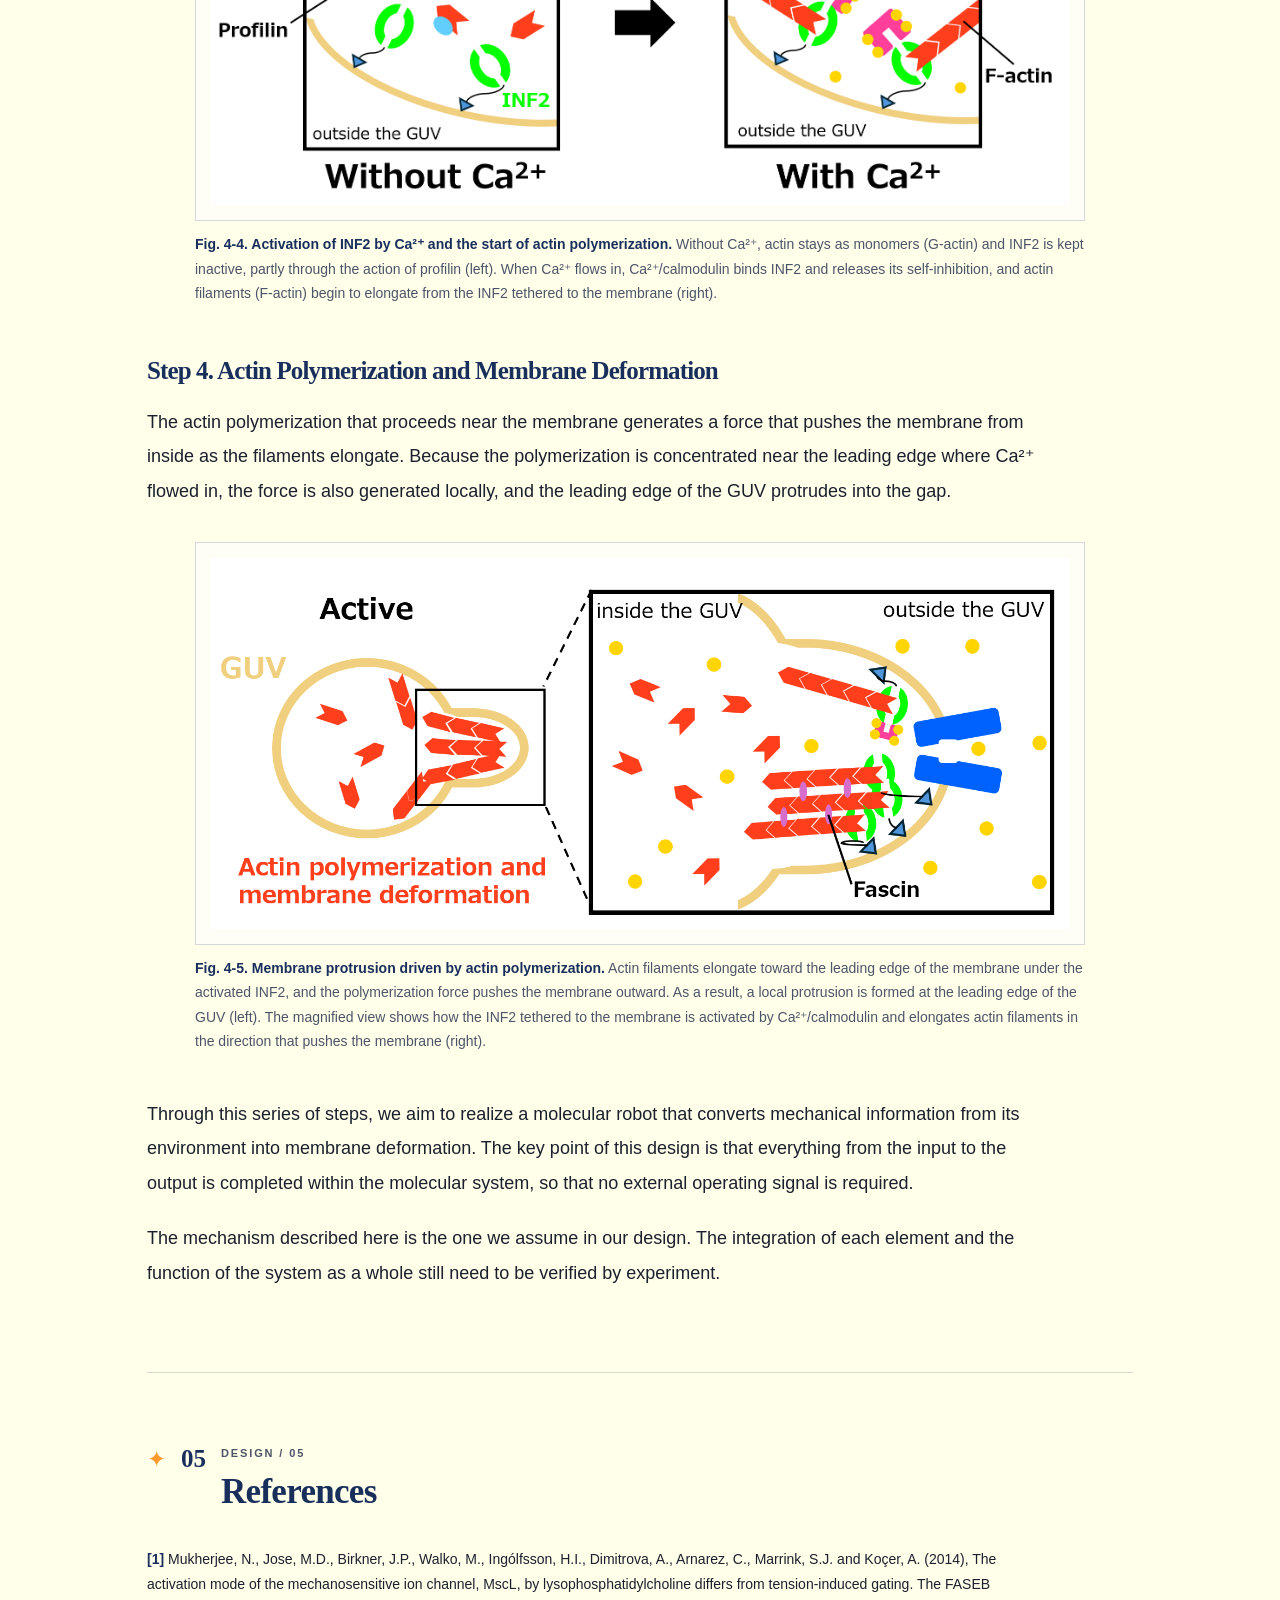
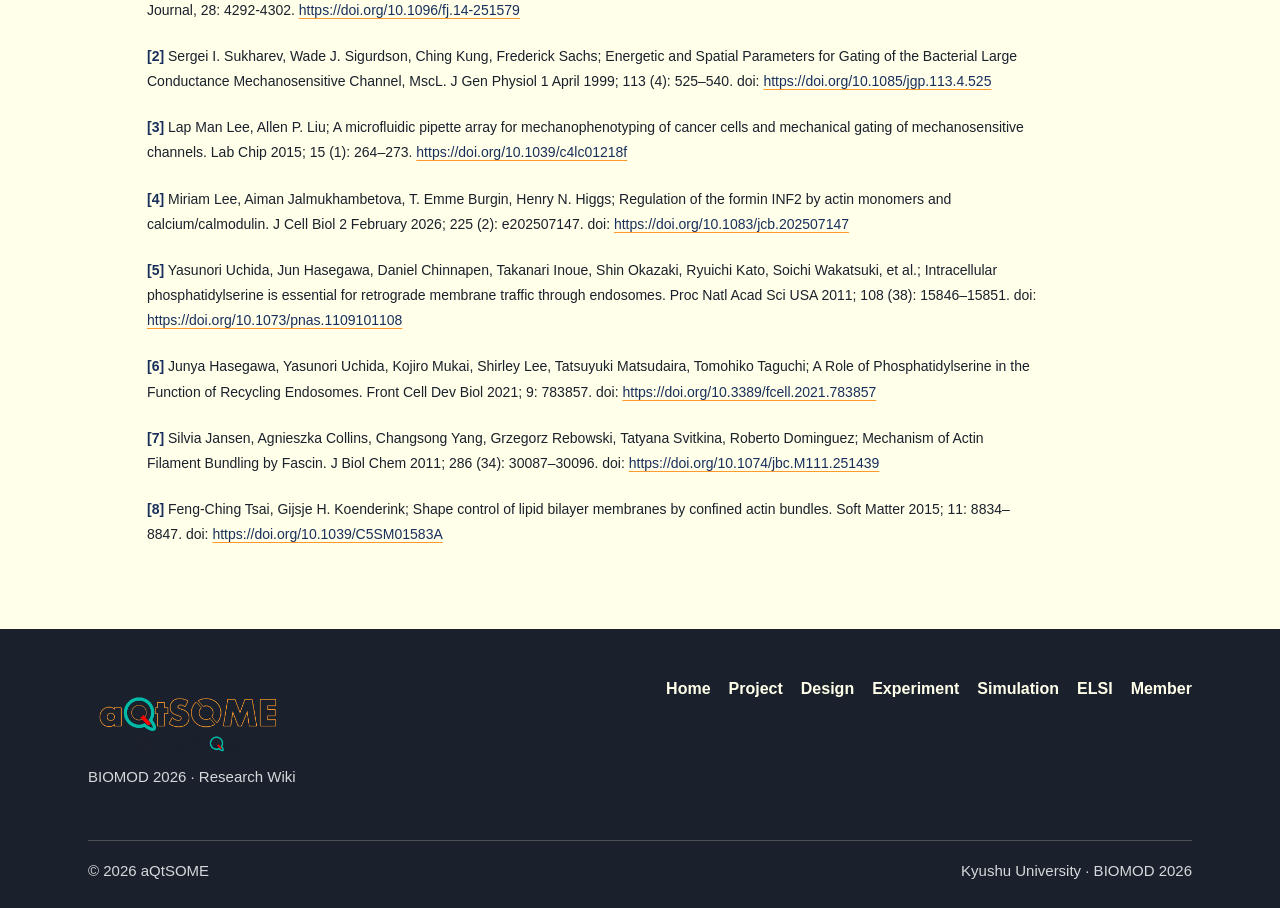
==== commit 8543516b: "Revise figcaption for MscL G22S assay Updated figcaption for clarity and conciseness." ====
--- a/design.html
+++ b/design.html
@@ -81,7 +81,7 @@
           <img src="assets/design/image (4).png" alt="Figure 2-4: Pipette aspiration assay of MscL G22S [3]." loading="eager" decoding="async" onload="this.nextElementSibling.hidden=true" onerror="this.hidden=true;this.nextElementSibling.hidden=false">
           <div class="grd-placeholder" hidden><span class="grd-placeholder-symbol" aria-hidden="true">✦</span><strong>Figure 2-4</strong><span>Upload assets/design/image (4).png</span></div>
         </div>
-        <figcaption><strong>Fig. 2-4. Pipette aspiration assay of MscL G22S [3].</strong> This figure illustrates the principle of a previous study that showed MscL opens in response to mechanical deformation [3]. RPE cells expressing MscL G22S are placed in a solution containing propidium iodide (PI), a membrane-impermeable fluorescent dye. PI cannot cross the lipid membrane, so it stays outside the cell, and while it is not bound to DNA its fluorescence is weak (left). A microfluidic pipette array then aspirates a cell toward the tip end of a pipette, and the cell is drawn into a channel narrower than itself and deforms (center). The part of the membrane that has entered the channel is stretched and the membrane tension rises, and MscL G22S senses this tension and opens. PI flows into the cell through the open pore and binds DNA in the nucleus, where it becomes strongly fluorescent, so the opening of the channel can be detected as fluorescence (right). In the figure, free PI is drawn in yellow and PI that has bound DNA and become fluorescent is drawn in red. In the original study, the fluorescence intensity of PI increased monotonically as the aspiration pressure was raised from 274 Pa to 1919 Pa, whereas control cells that did not express MscL showed almost no change. The activation tension of G22S in this system was estimated to be 4.5 mN/m. The threshold of wild-type MscL was too high to be determined in this system. Because a cell is pushed into a channel narrower than itself and deforms, this aspiration corresponds mechanically to the situation in which aQtSOME enters a narrow gap, and it supports the idea that the membrane tension generated in a narrow gap can open MscL. Drawn based on the experimental principle of [3].</figcaption>
+        <figcaption><strong>Fig. 2-4. Pipette aspiration assay of MscL G22S [3].</strong>RPE cells expressing MscL G22S are placed in a solution containing propidium iodide (PI), a membrane-impermeable dye that becomes strongly fluorescent only after binding DNA. Before aspiration, MscL is closed and PI stays outside the cell (left). A microfluidic pipette array then aspirates the cell into the tip end of a pipette: the membrane drawn into the channel is stretched, MscL G22S senses the tension and opens, and PI flows in and stains the nucleus, so the opening of the channel is detected as fluorescence (right). Free PI is shown in yellow and DNA-bound PI in red. In the original study, PI fluorescence increased monotonically as the aspiration pressure was raised from 274 Pa to 1919 Pa, whereas cells not expressing MscL showed almost no change, and the activation tension of G22S was estimated to be 4.5 mN/m. Being drawn into a channel narrower than itself corresponds mechanically to the situation in which aQtSOME enters a narrow gap.</figcaption>
       </figure>
       <h3 class="grd-subheading">Actuator — INF2 and Actin</h3>
       <p>INF2 is a protein of the formin family that is involved in both the polymerization and the severing of actin. Because its activity is regulated by Ca²⁺/calmodulin, we can use the Ca²⁺ influx caused by the opening of MscL directly as the signal that starts actin polymerization.</p>
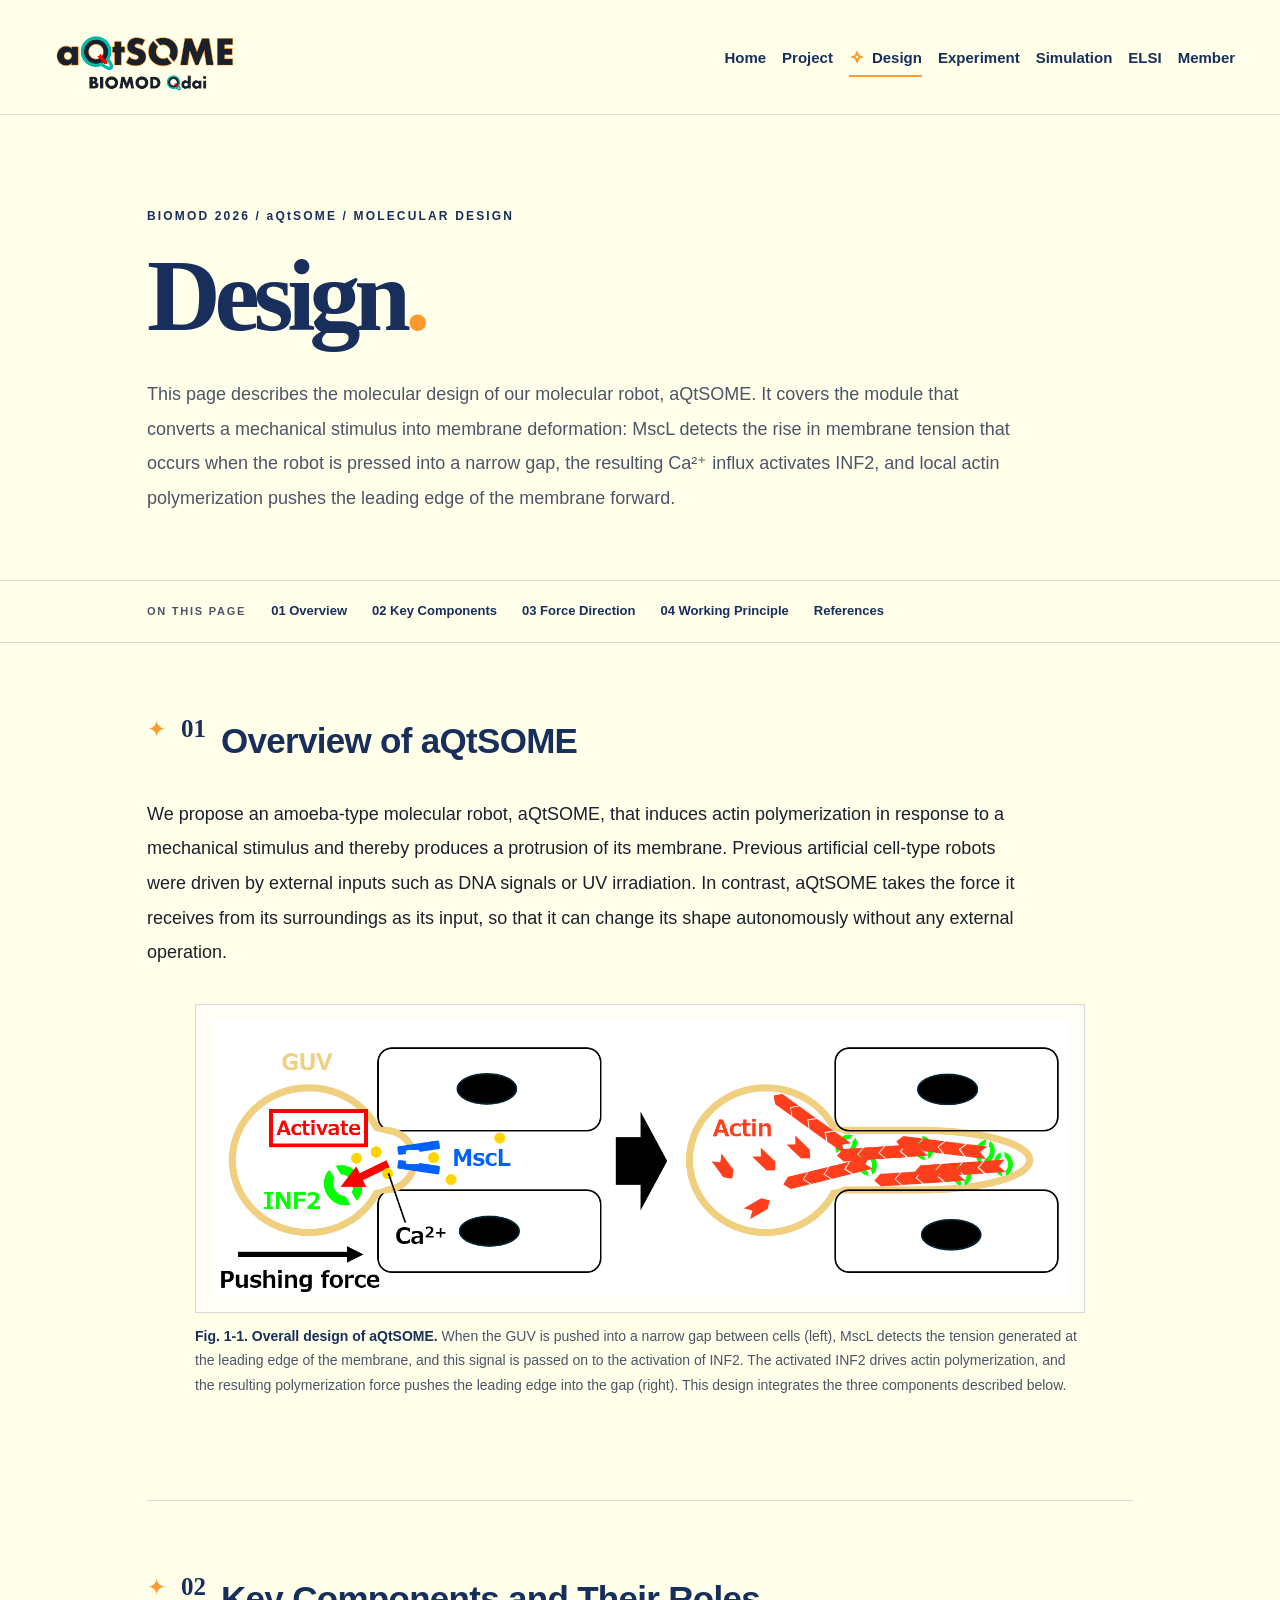
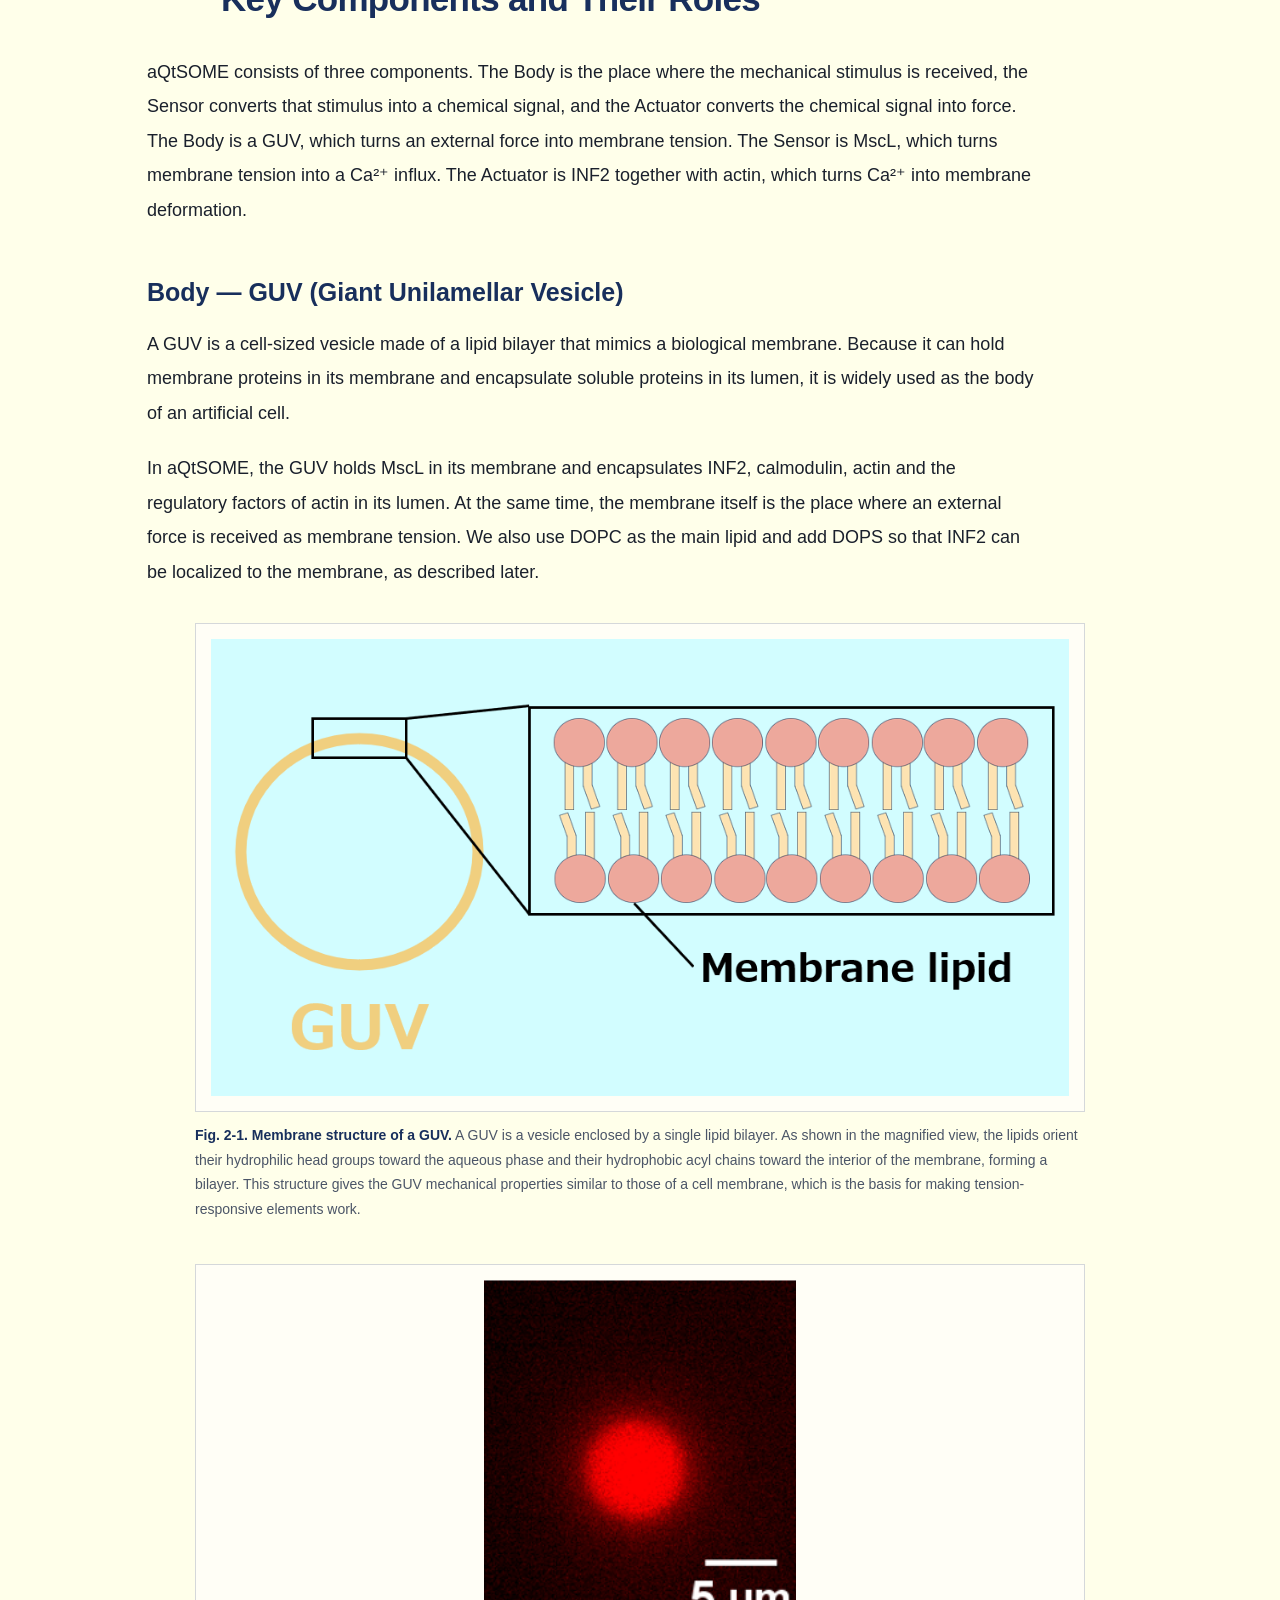
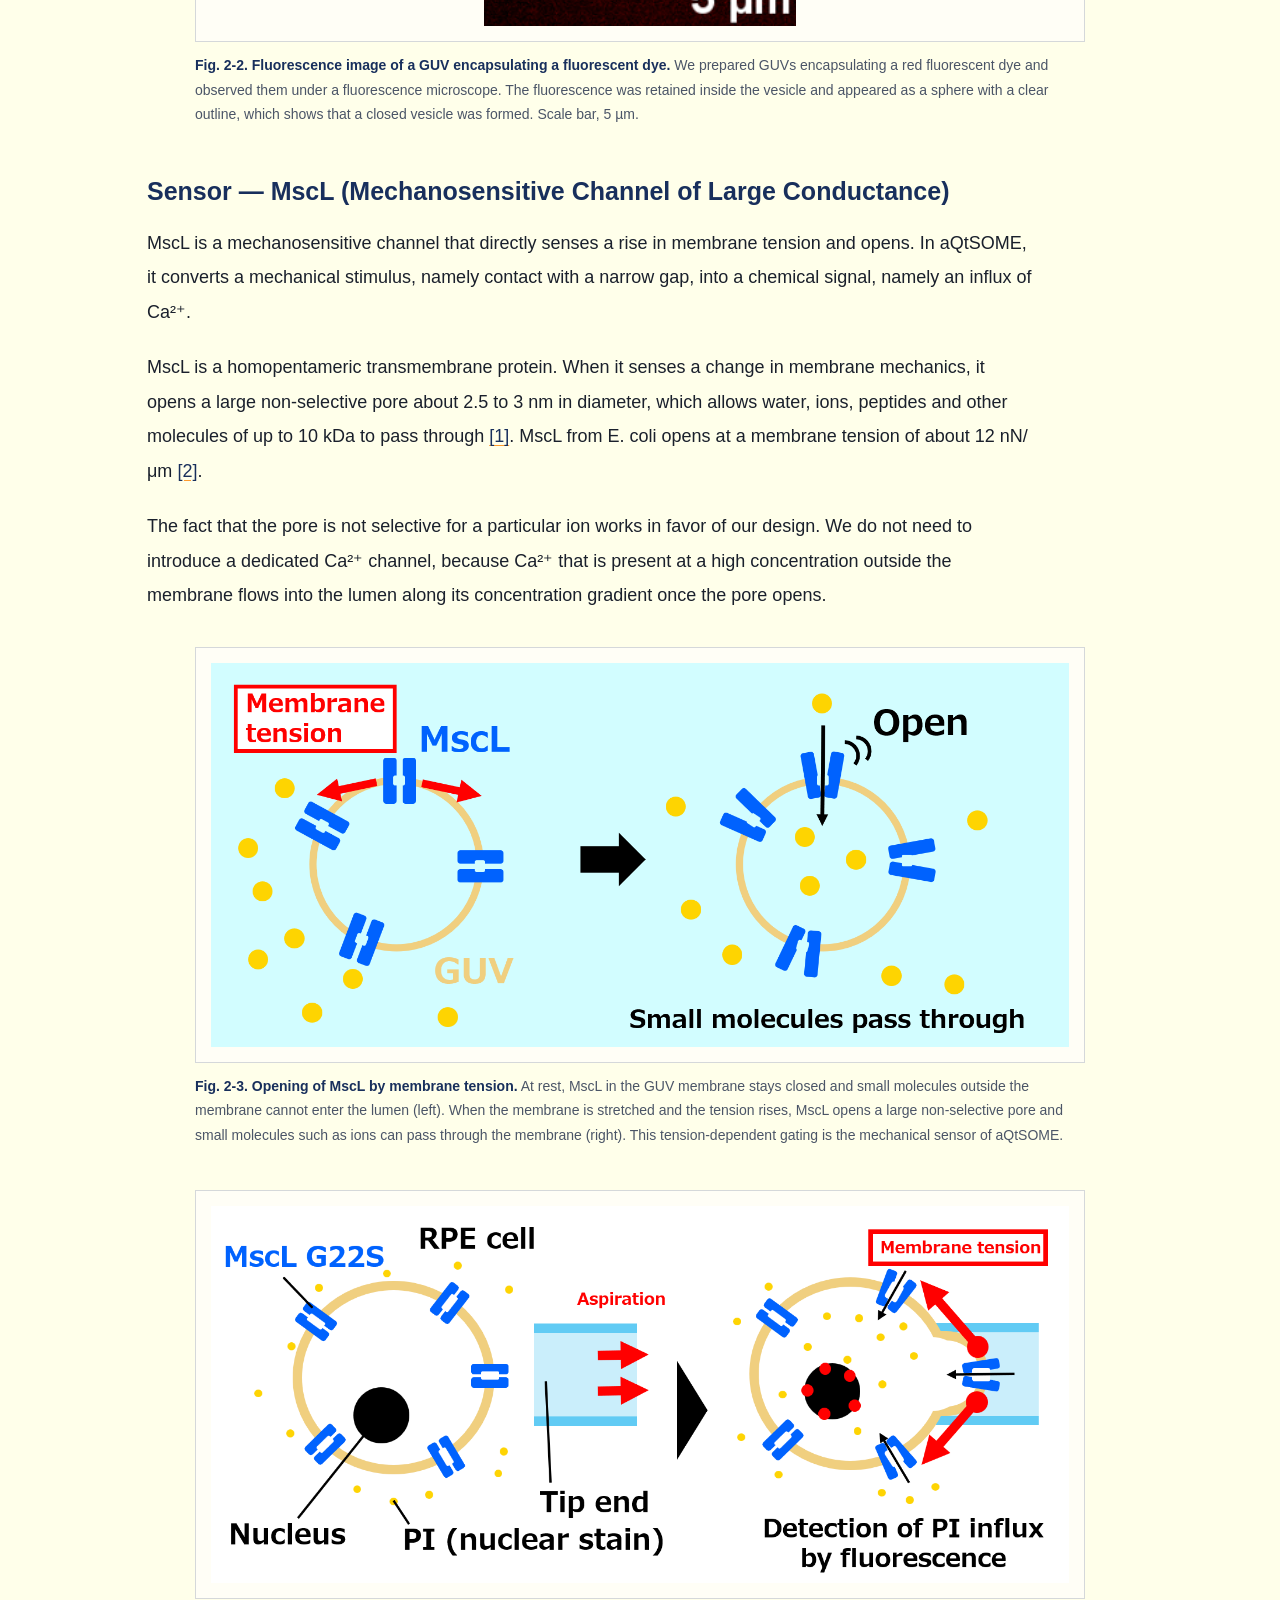
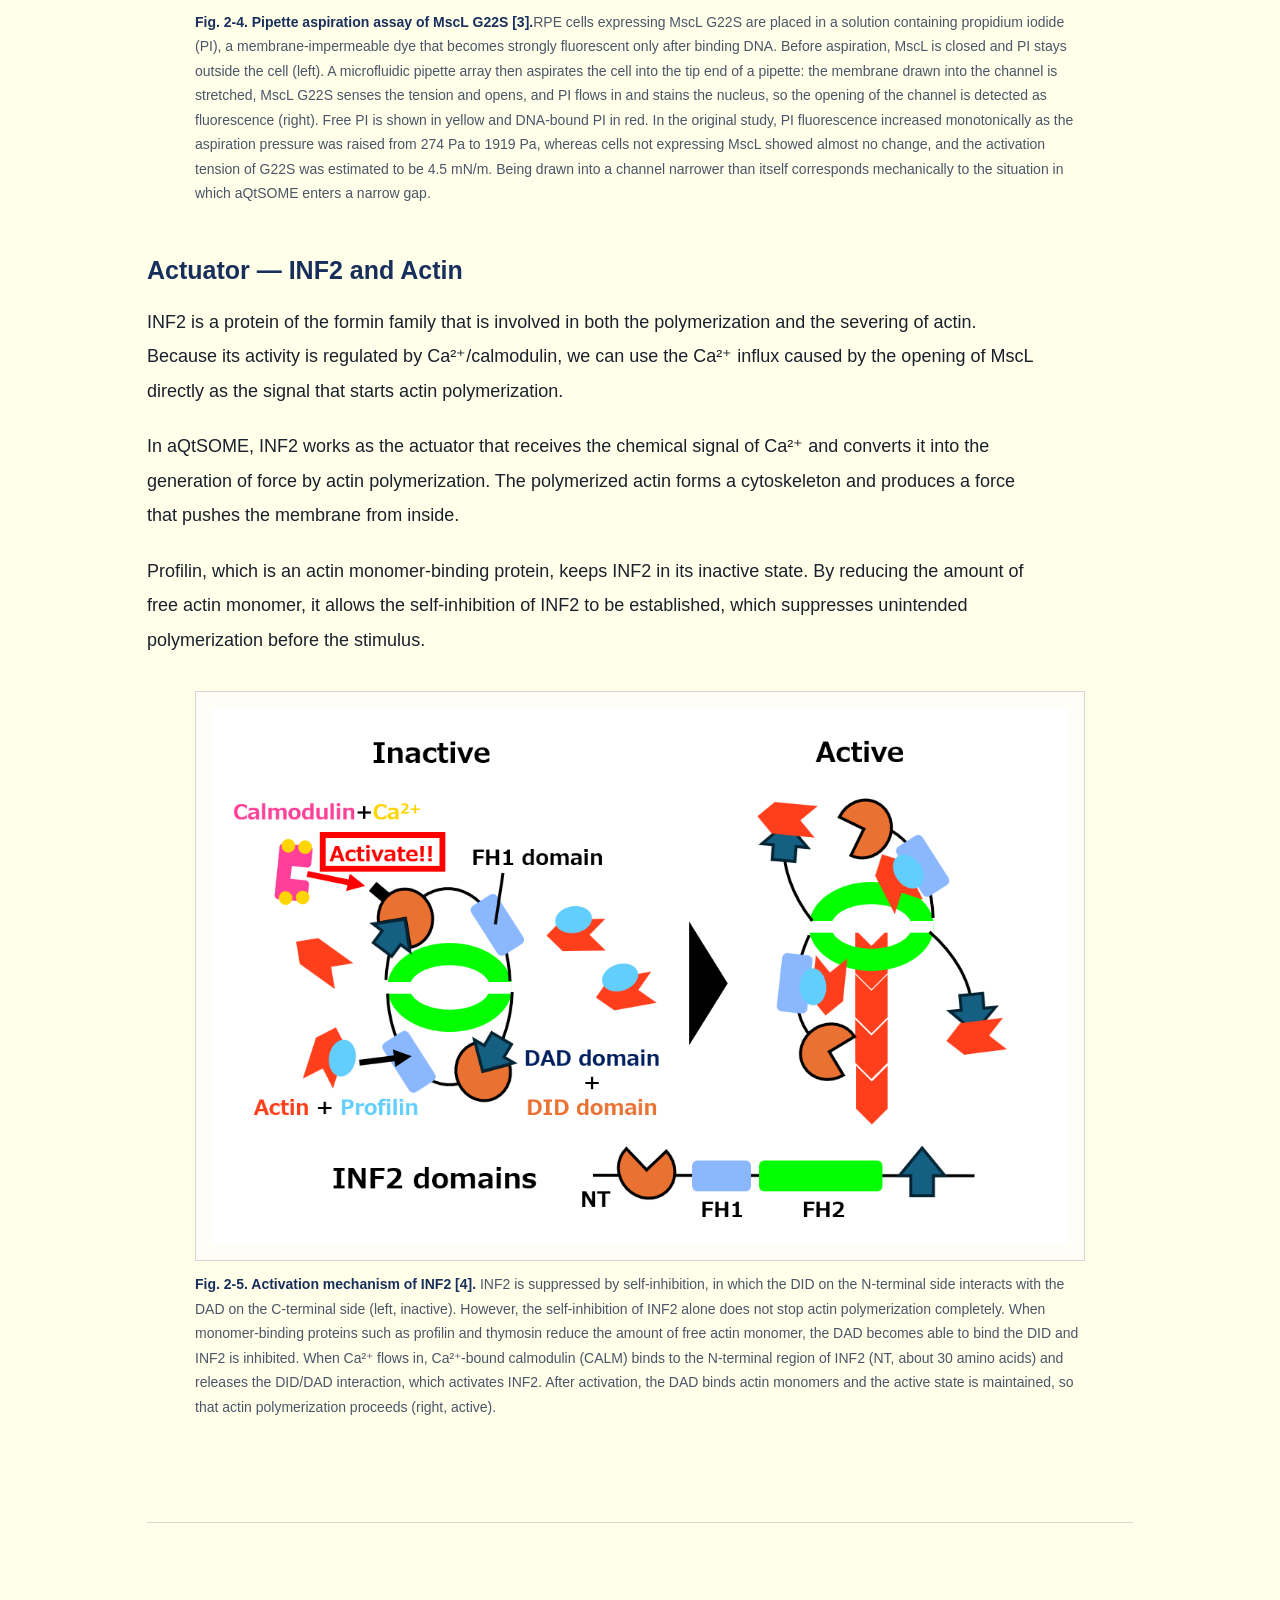
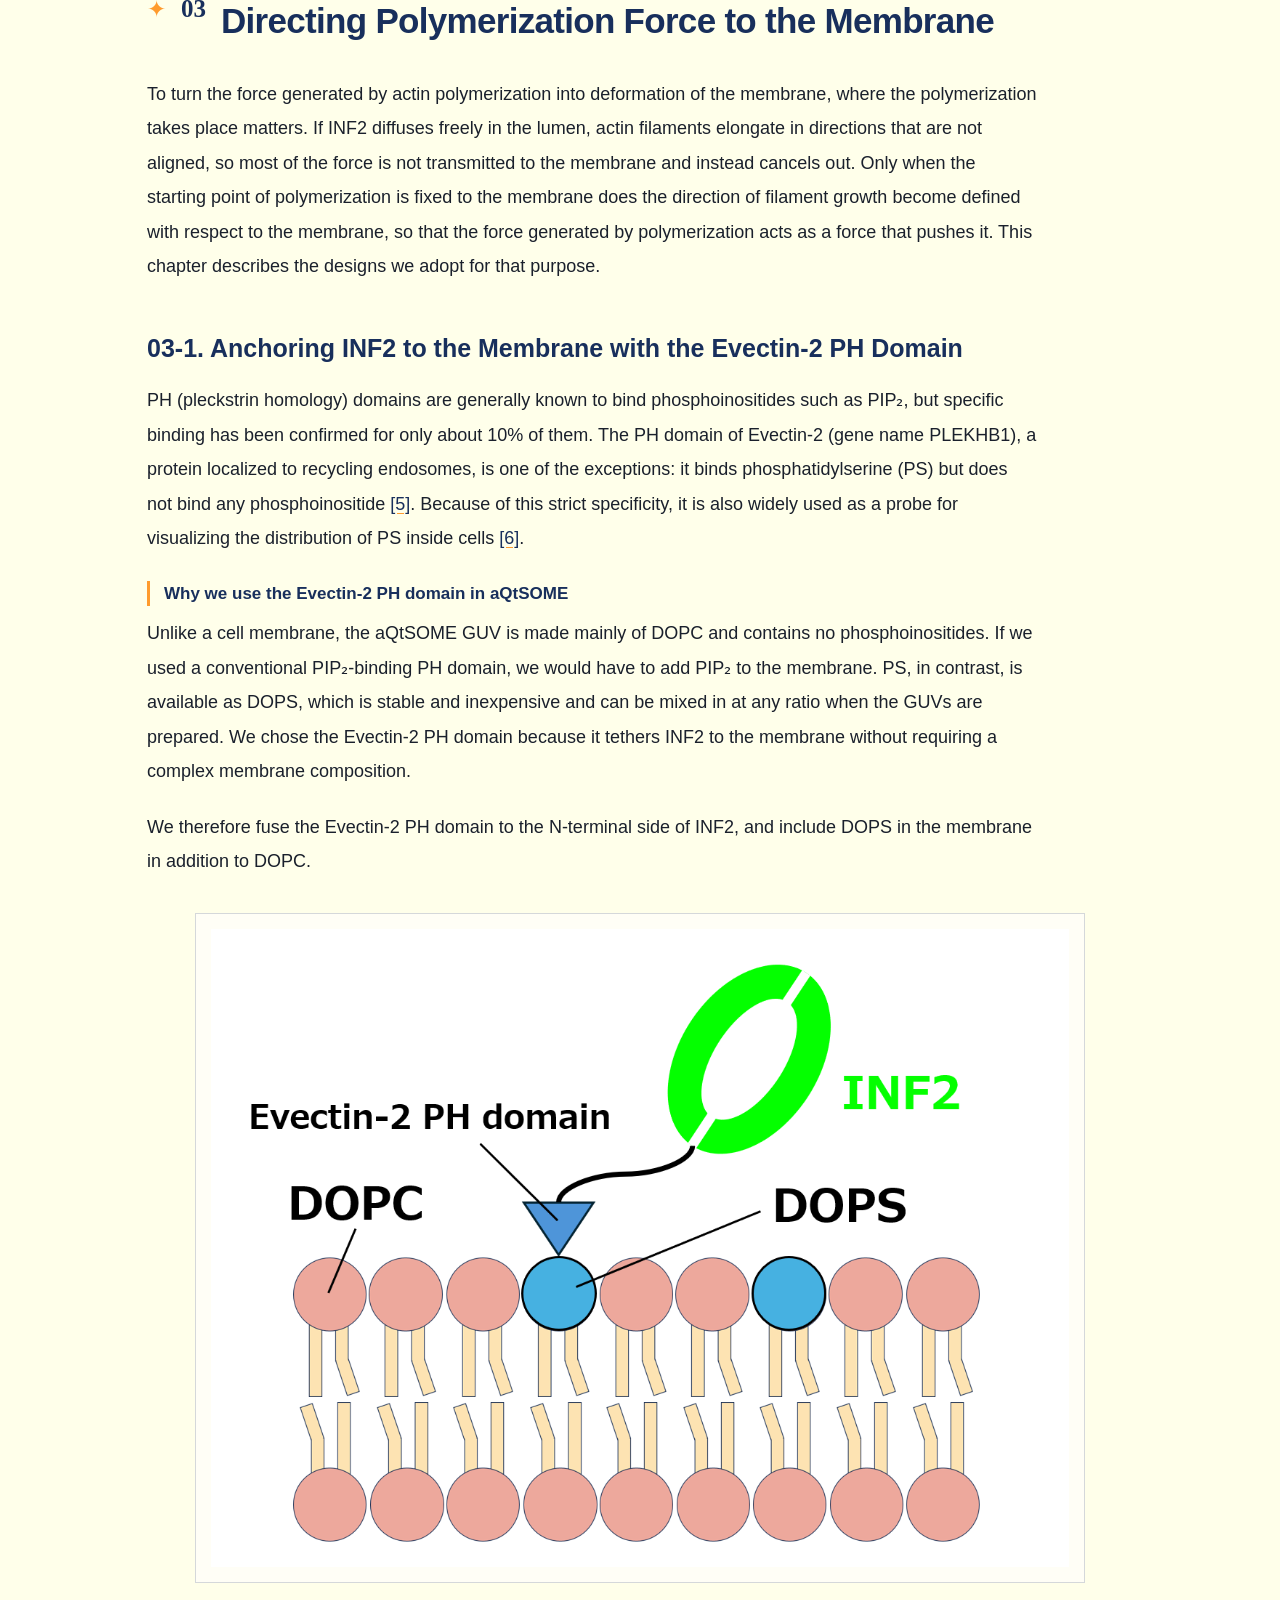
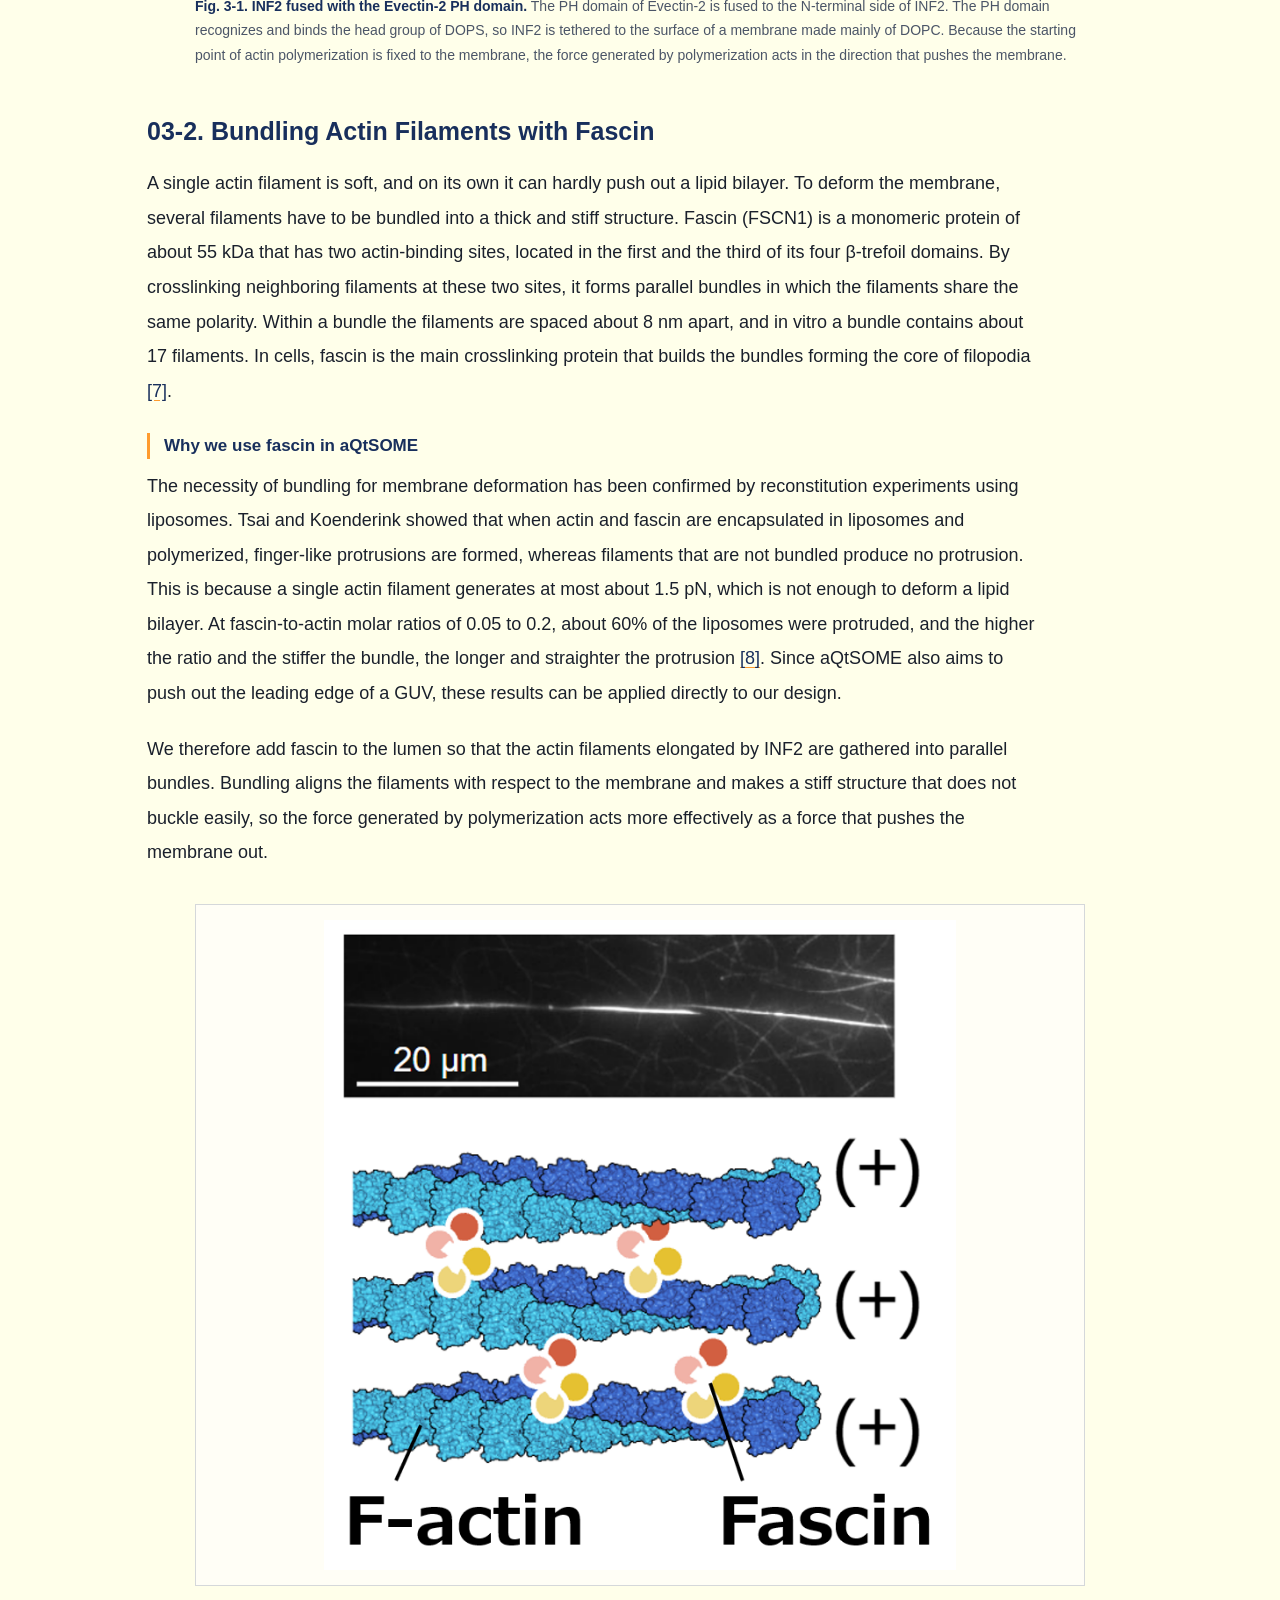
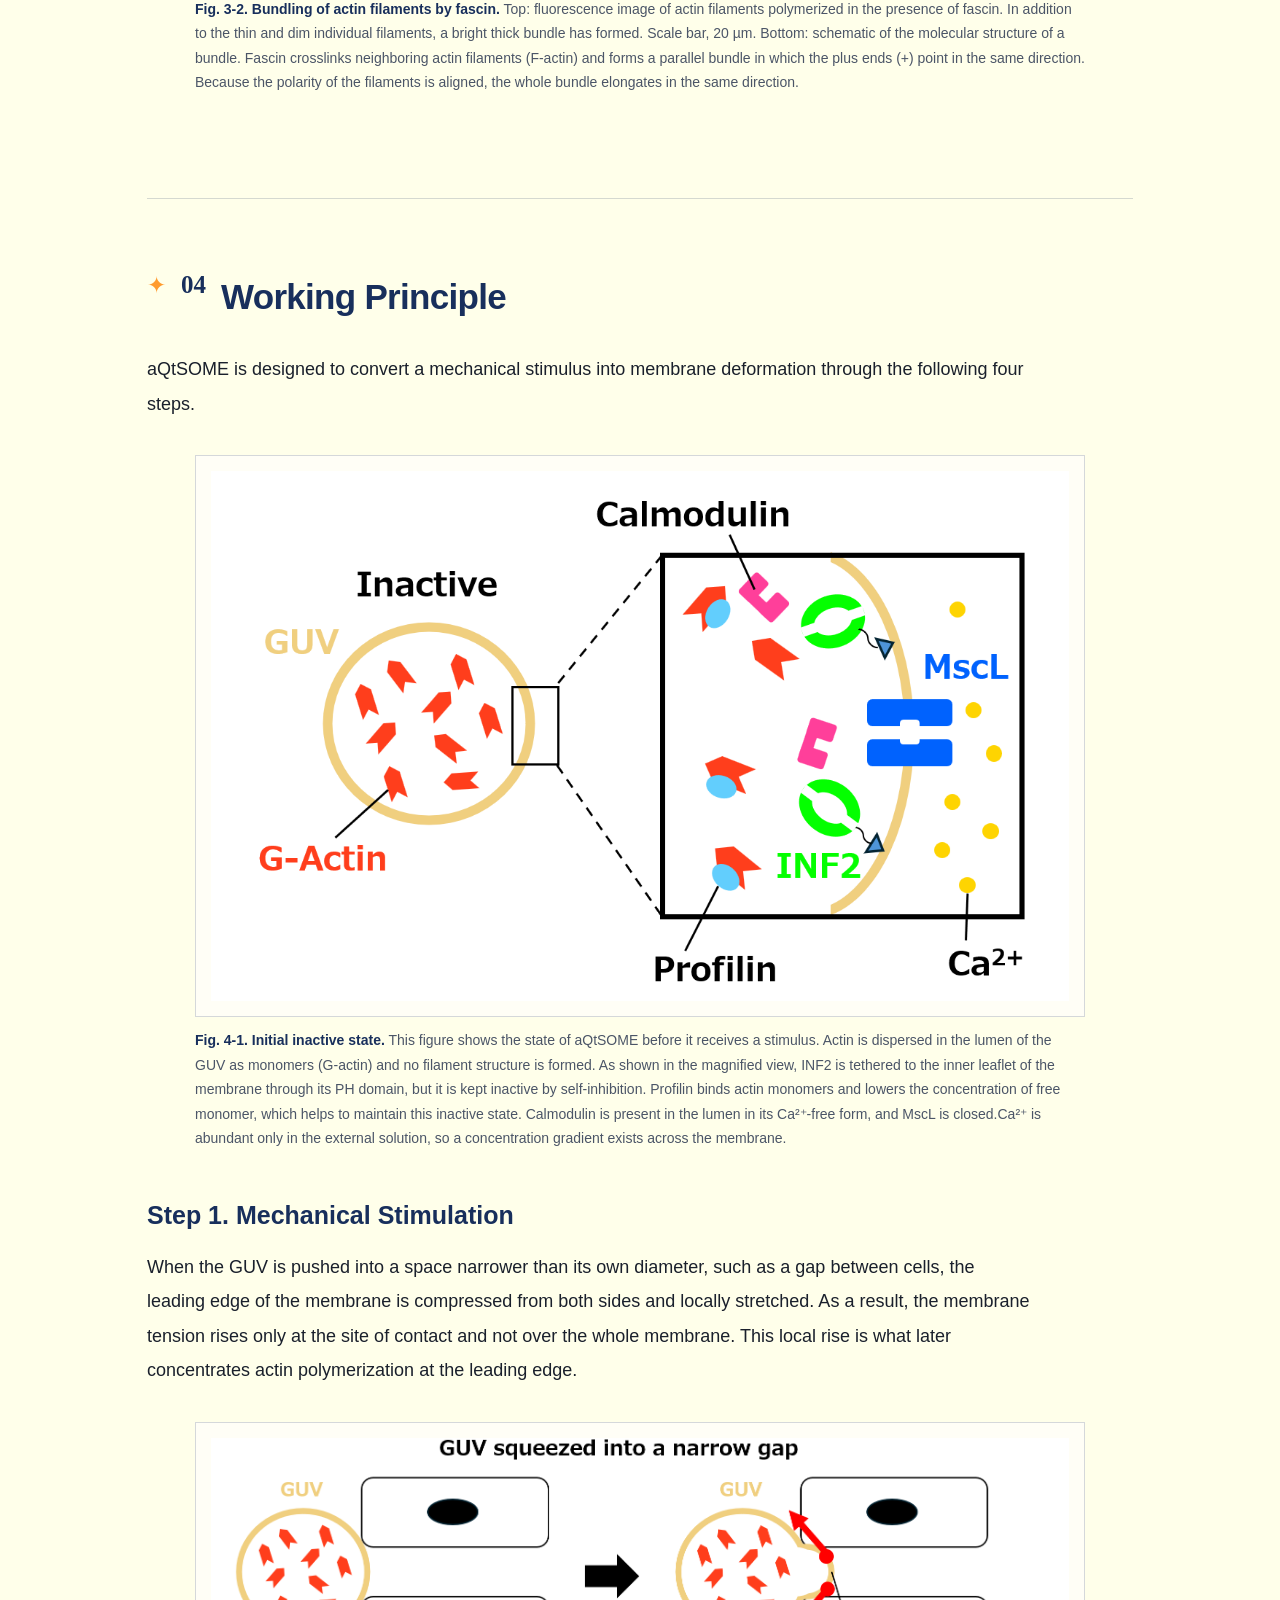
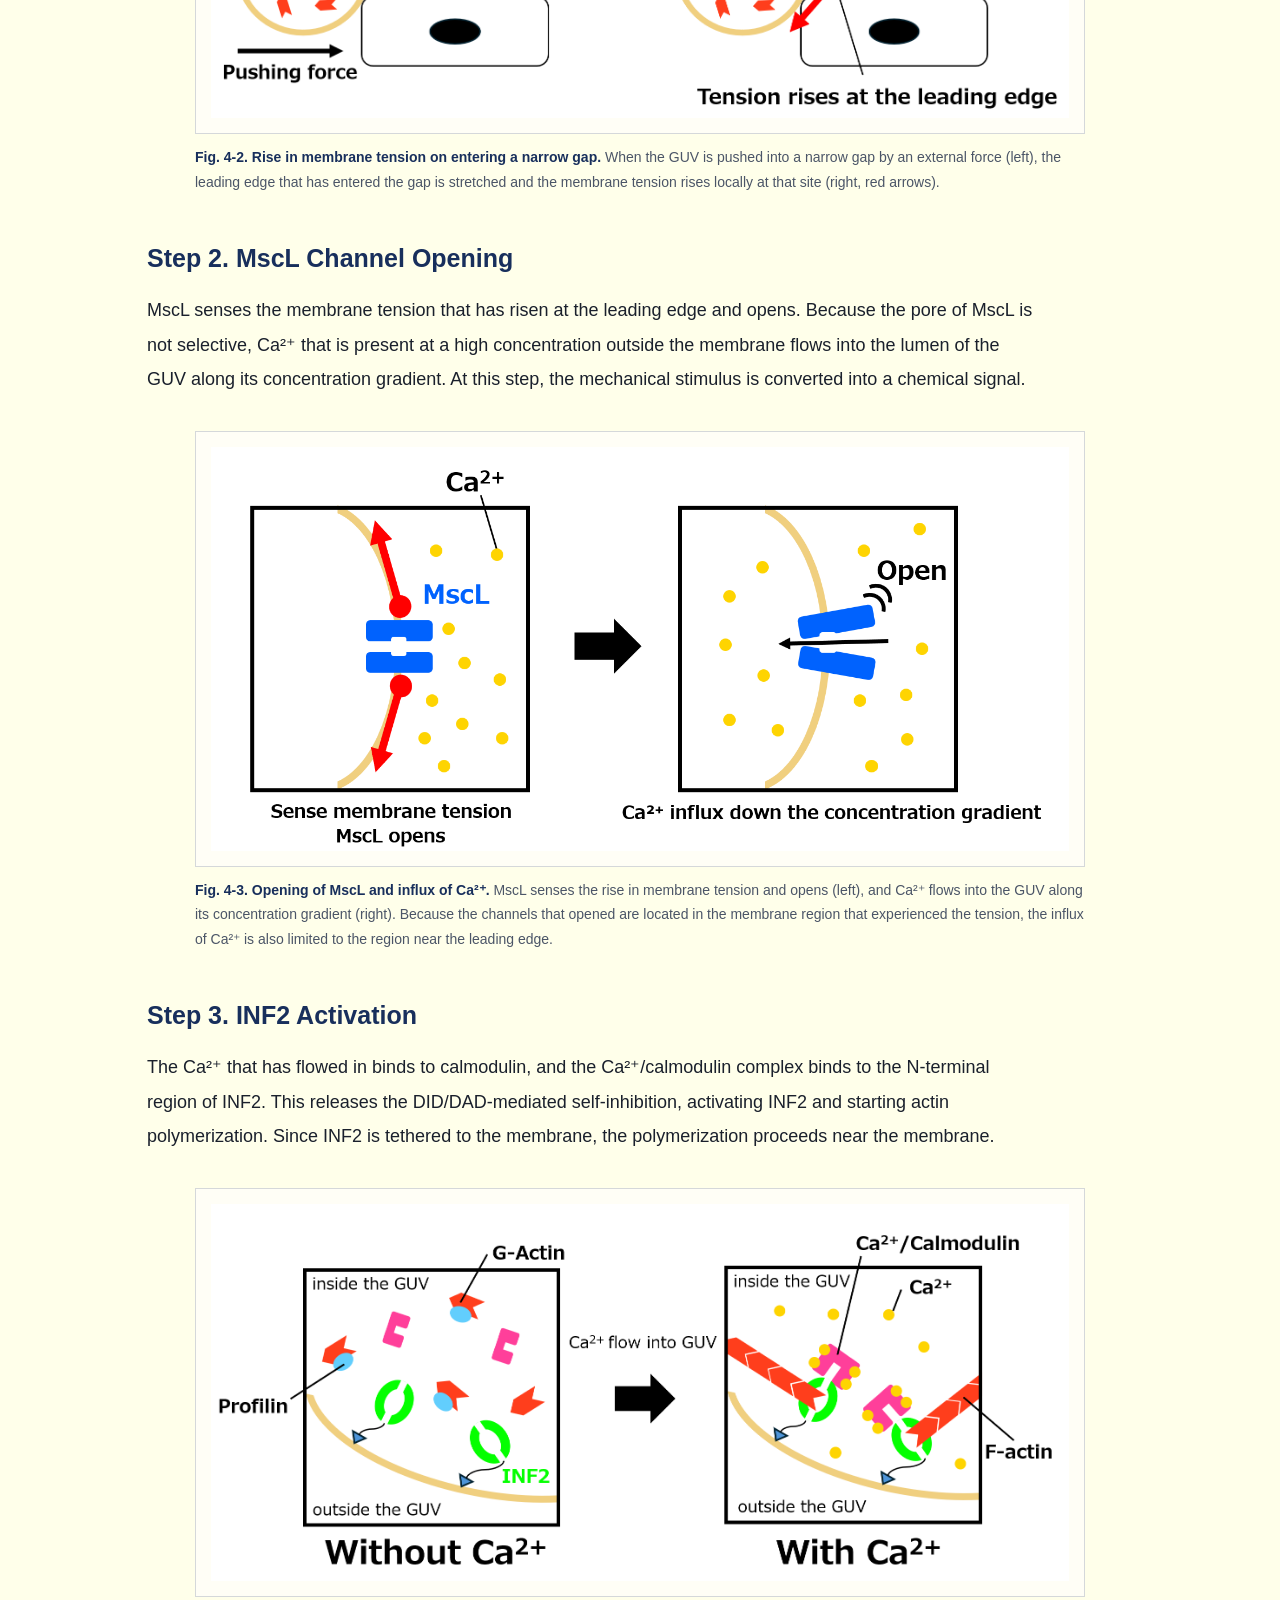
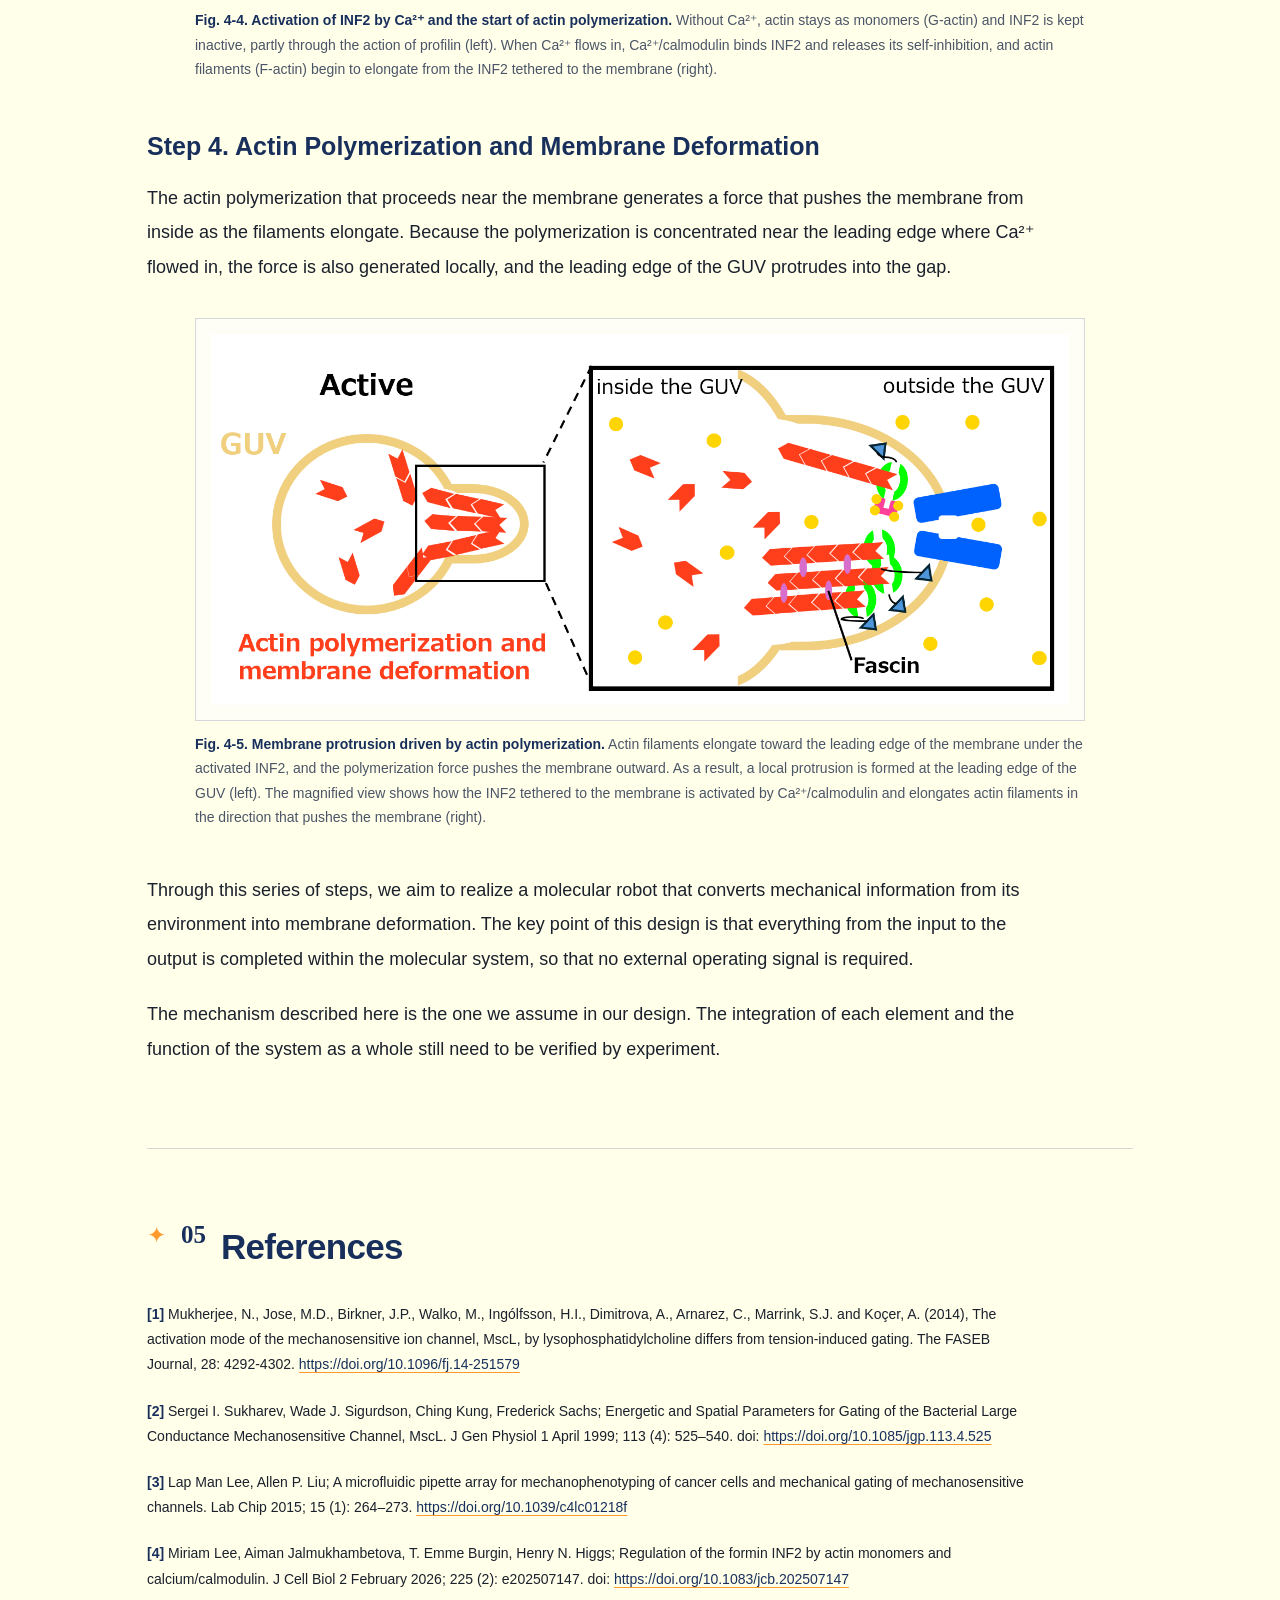
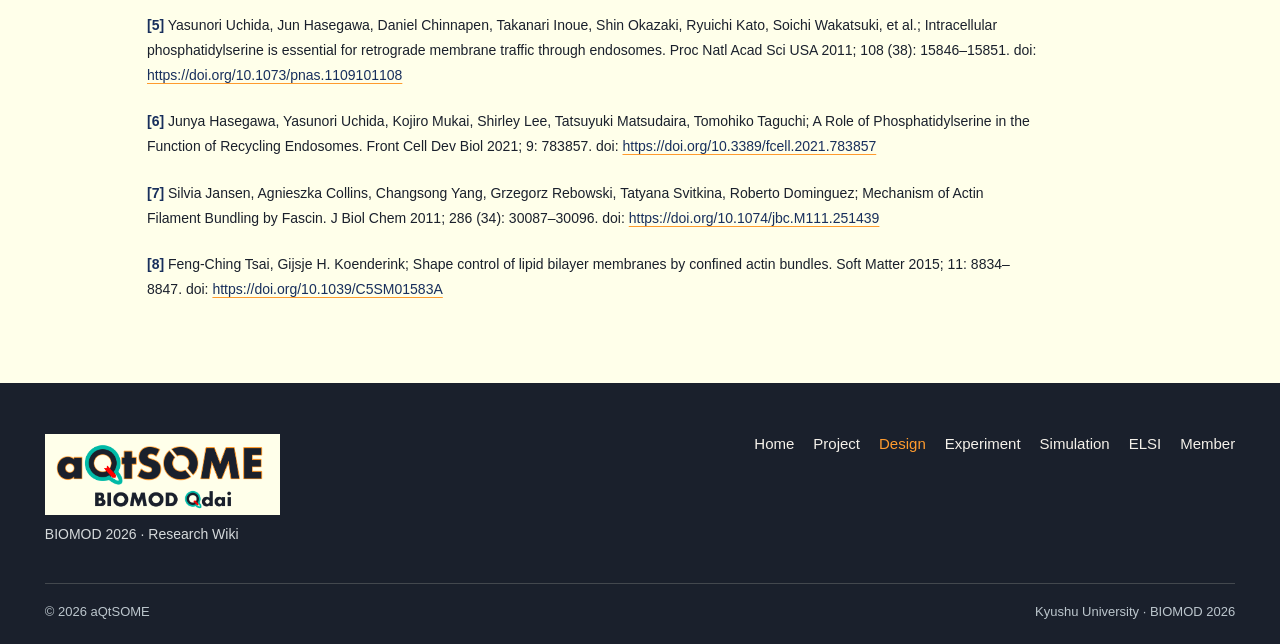
==== commit e9b4e117: "Add files via upload" ====
--- a/design.html
+++ b/design.html
@@ -24,16 +24,16 @@
 <section class="grd-hero"><div class="grd-shell">
 <p class="grd-overline">BIOMOD 2026 / aQtSOME / MOLECULAR DESIGN</p>
 <h1>Design<span class="grd-dot">.</span></h1>
-<p class="grd-lead">From membrane tension to actin-driven deformation.</p>
+
 <div class="grd-summary"><p>This page describes the molecular design of our molecular robot, aQtSOME. It covers the module that converts a mechanical stimulus into membrane deformation: MscL detects the rise in membrane tension that occurs when the robot is pressed into a narrow gap, the resulting Ca²⁺ influx activates INF2, and local actin polymerization pushes the leading edge of the membrane forward.</p></div>
-<div class="grd-status">PROPOSED MECHANISM <span aria-hidden="true">/</span> SYSTEM-LEVEL VALIDATION PENDING</div>
+
 </div></section>
 <nav class="grd-toc" aria-label="On this page"><div class="grd-shell grd-toc-inner"><span>ON THIS PAGE</span>
 <a href="#grd-01">01 Overview</a><a href="#grd-02">02 Key Components</a><a href="#grd-03">03 Force Direction</a><a href="#grd-04">04 Working Principle</a><a href="#grd-05">References</a>
 </div></nav>
 <div class="grd-shell grd-content">
     <section class="grd-section" id="grd-01">
-      <div class="grd-section-heading"><span class="grd-mark" aria-hidden="true">✦</span><span class="grd-section-number">01</span><div><span class="grd-section-label">DESIGN / 01</span><h2>Overview of aQtSOME</h2></div></div>
+      <div class="grd-section-heading"><span class="grd-mark" aria-hidden="true">✦</span><span class="grd-section-number">01</span><div><h2>Overview of aQtSOME</h2></div></div>
       <div class="grd-section-body">
       <p>We propose an amoeba-type molecular robot, aQtSOME, that induces actin polymerization in response to a mechanical stimulus and thereby produces a protrusion of its membrane. Previous artificial cell-type robots were driven by external inputs such as DNA signals or UV irradiation. In contrast, aQtSOME takes the force it receives from its surroundings as its input, so that it can change its shape autonomously without any external operation.</p>
       <figure class="grd-figure" id="figure-1-1">
@@ -45,7 +45,7 @@
       </figure>
     </div></section>
     <section class="grd-section" id="grd-02">
-      <div class="grd-section-heading"><span class="grd-mark" aria-hidden="true">✦</span><span class="grd-section-number">02</span><div><span class="grd-section-label">DESIGN / 02</span><h2>Key Components and Their Roles</h2></div></div>
+      <div class="grd-section-heading"><span class="grd-mark" aria-hidden="true">✦</span><span class="grd-section-number">02</span><div><h2>Key Components and Their Roles</h2></div></div>
       <div class="grd-section-body">
       <p>aQtSOME consists of three components. The Body is the place where the mechanical stimulus is received, the Sensor converts that stimulus into a chemical signal, and the Actuator converts the chemical signal into force. The Body is a GUV, which turns an external force into membrane tension. The Sensor is MscL, which turns membrane tension into a Ca²⁺ influx. The Actuator is INF2 together with actin, which turns Ca²⁺ into membrane deformation.</p>
       <h3 class="grd-subheading">Body — GUV (Giant Unilamellar Vesicle)</h3>
@@ -96,7 +96,7 @@
       </figure>
     </div></section>
     <section class="grd-section" id="grd-03">
-      <div class="grd-section-heading"><span class="grd-mark" aria-hidden="true">✦</span><span class="grd-section-number">03</span><div><span class="grd-section-label">DESIGN / 03</span><h2>Directing Polymerization Force to the Membrane</h2></div></div>
+      <div class="grd-section-heading"><span class="grd-mark" aria-hidden="true">✦</span><span class="grd-section-number">03</span><div><h2>Directing Polymerization Force to the Membrane</h2></div></div>
       <div class="grd-section-body">
       <p>To turn the force generated by actin polymerization into deformation of the membrane, where the polymerization takes place matters. If INF2 diffuses freely in the lumen, actin filaments elongate in directions that are not aligned, so most of the force is not transmitted to the membrane and instead cancels out. Only when the starting point of polymerization is fixed to the membrane does the direction of filament growth become defined with respect to the membrane, so that the force generated by polymerization acts as a force that pushes it. This chapter describes the designs we adopt for that purpose.</p>
       <h3 class="grd-subheading">03-1. Anchoring INF2 to the Membrane with the Evectin-2 PH Domain</h3>
@@ -126,7 +126,7 @@
       </figure>
     </div></section>
     <section class="grd-section" id="grd-04">
-      <div class="grd-section-heading"><span class="grd-mark" aria-hidden="true">✦</span><span class="grd-section-number">04</span><div><span class="grd-section-label">DESIGN / 04</span><h2>Working Principle</h2></div></div>
+      <div class="grd-section-heading"><span class="grd-mark" aria-hidden="true">✦</span><span class="grd-section-number">04</span><div><h2>Working Principle</h2></div></div>
       <div class="grd-section-body">
       <p>aQtSOME is designed to convert a mechanical stimulus into membrane deformation through the following four steps.</p>
       <figure class="grd-figure" id="figure-4-1">
@@ -176,7 +176,7 @@
       <p>The mechanism described here is the one we assume in our design. The integration of each element and the function of the system as a whole still need to be verified by experiment.</p>
     </div></section>
     <section class="grd-section" id="grd-05">
-      <div class="grd-section-heading"><span class="grd-mark" aria-hidden="true">✦</span><span class="grd-section-number">05</span><div><span class="grd-section-label">DESIGN / 05</span><h2>References</h2></div></div>
+      <div class="grd-section-heading"><span class="grd-mark" aria-hidden="true">✦</span><span class="grd-section-number">05</span><div><h2>References</h2></div></div>
       <div class="grd-section-body">
       <p class="grd-reference" id="ref-1"><span class="grd-ref-number">[1]</span> Mukherjee, N., Jose, M.D., Birkner, J.P., Walko, M., Ingólfsson, H.I., Dimitrova, A., Arnarez, C., Marrink, S.J. and Koçer, A. (2014), The activation mode of the mechanosensitive ion channel, MscL, by lysophosphatidylcholine differs from tension-induced gating. The FASEB Journal, 28: 4292-4302. <a href="https://doi.org/10.1096/fj.14-251579" rel="noopener noreferrer" target="_blank">https://doi.org/10.1096/fj.14-251579</a></p>
       <p class="grd-reference" id="ref-2"><span class="grd-ref-number">[2]</span> Sergei I. Sukharev, Wade J. Sigurdson, Ching Kung, Frederick Sachs; Energetic and Spatial Parameters for Gating of the Bacterial Large Conductance Mechanosensitive Channel, MscL. J Gen Physiol 1 April 1999; 113 (4): 525–540. doi: <a href="https://doi.org/10.1085/jgp.113.4.525" rel="noopener noreferrer" target="_blank">https://doi.org/10.1085/jgp.113.4.525</a></p>
--- a/style.css
+++ b/style.css
@@ -1,107 +1,104 @@
-/* Gene Rate BIOMOD 2026 — edit these four brand colors to restyle all pages */
-:root{--navy:#182f5c;--ink:#1a202c;--orange:#ff9b2e;--paper:#ffffea;--line:rgba(26,32,44,.17);--muted:#4f5664;--max:1160px}
-*{box-sizing:border-box}html{scroll-behavior:smooth}body{margin:0;background:var(--paper);color:var(--ink);font-family:Arial,"Hiragino Kaku Gothic ProN","Noto Sans JP",Meiryo,sans-serif;font-size:17px;line-height:1.8;-webkit-font-smoothing:antialiased}a{color:inherit}a:focus-visible,button:focus-visible{outline:3px solid var(--orange);outline-offset:4px}.skip-link{position:absolute;top:-100px;left:12px;padding:8px 14px;background:var(--navy);color:var(--paper);z-index:200}.skip-link:focus{top:12px}
-.site-header{position:sticky;top:0;z-index:100;background:rgba(255,255,234,.97);border-bottom:1px solid var(--line);backdrop-filter:blur(12px)}.header-inner{max-width:var(--max);margin:auto;padding:14px 28px;display:flex;align-items:center;justify-content:space-between;gap:25px}.brand{display:flex;flex-direction:column;line-height:1.12;text-decoration:none;flex-shrink:0}.brand-name,.footer-brand{font-family:Georgia,"Yu Mincho",serif;font-size:29px;letter-spacing:-.04em;font-weight:700}.brand-sub{font-size:10px;letter-spacing:.21em;color:var(--navy);margin-top:5px;font-weight:700}.period{color:var(--orange)}.nav{display:flex;align-items:center;gap:19px;flex-wrap:wrap}.nav a{display:inline-flex;gap:6px;align-items:center;text-decoration:none;font-size:13px;font-weight:700;color:var(--ink);padding:7px 0;border-bottom:2px solid transparent;white-space:nowrap}.nav a:hover,.nav a.active{border-color:var(--orange);color:var(--navy)}.shuriken{display:inline-block;vertical-align:middle;flex-shrink:0;color:var(--orange)}.menu-toggle{display:none;cursor:pointer;border:0;background:transparent;padding:8px}.menu-toggle span{display:block;width:23px;height:2px;margin:5px 0;background:var(--ink)}
-.hero,.page-hero{position:relative;isolation:isolate;max-width:var(--max);margin:0 auto;overflow:hidden;padding:104px 28px 115px}.hero{min-height:570px}.eyebrow{display:flex;align-items:center;gap:16px;font-size:12px;letter-spacing:.23em;font-weight:800;color:var(--navy);text-transform:uppercase}.hairline{height:1px;width:70px;background:var(--line)}h1,h2,h3{font-family:Georgia,"Yu Mincho", "Noto Serif JP",serif;line-height:1.23;letter-spacing:-.035em}h1{font-size:clamp(58px,8.5vw,111px);margin:24px 0 22px;color:var(--navy);font-weight:700}h2{font-size:clamp(29px,3.2vw,42px);margin:8px 0 15px;color:var(--navy)}.hero-lead{font-size:clamp(22px,2.5vw,29px);line-height:1.5;font-weight:700;max-width:670px;margin:0 0 14px}.hero-desc{max-width:580px;color:var(--muted);margin:0 0 30px}.button{display:inline-flex;align-items:center;gap:45px;padding:13px 22px;background:var(--navy);color:var(--paper);font-weight:700;text-decoration:none;border:2px solid var(--navy);transition:background .2s,color .2s}.button:hover{background:var(--paper);color:var(--navy)}.button span{color:var(--orange)}.hero-decoration{pointer-events:none;position:absolute;z-index:-1;right:-140px;top:42px;width:540px;height:540px;opacity:.7}.orbit{position:absolute;inset:28px;border:1px solid rgba(24,47,92,.23);border-radius:50%}.orbit-two{inset:85px;border-color:rgba(255,155,46,.5)}.orbit-dot{position:absolute;top:25%;left:12%;width:13px;height:13px;background:var(--orange);border-radius:50%}.section-wrap{border-top:1px solid var(--line);padding:68px 28px 100px;max-width:var(--max);margin:auto}.section-label{display:flex;gap:12px;align-items:center;font-size:12px;letter-spacing:.2em;font-weight:800;color:var(--navy)}.section-intro{margin-top:0;color:var(--muted)}.chapter-grid{margin-top:38px;display:grid;grid-template-columns:repeat(3,minmax(0,1fr));gap:14px}.chapter{min-height:205px;border:1px solid var(--line);display:flex;flex-direction:column;text-decoration:none;padding:22px;position:relative;transition:border-color .2s,transform .2s;background:rgba(255,255,255,.14)}.chapter:hover{border-color:var(--orange);transform:translateY(-3px)}.chapter-num{font-size:13px;display:flex;gap:11px;align-items:center;color:var(--navy);font-weight:700}.chapter-num .shuriken{width:13px;height:13px}.chapter strong{font:700 29px Georgia,"Yu Mincho",serif;margin:14px 0 5px;color:var(--navy)}.chapter>span:nth-last-child(2){font-size:14px;color:var(--muted)}.chapter-arrow{position:absolute;right:23px;bottom:18px;font-size:23px;color:var(--orange)}.page-hero{padding-top:72px;padding-bottom:66px;min-height:325px}.page-hero h1{font-size:clamp(52px,7vw,80px);margin:18px 0}.page-hero .hero-lead{margin-bottom:0}.reading{max-width:var(--max);min-height:400px}.reading>p{max-width:770px}.reading h2:not(:first-child){margin-top:48px}.note{background:rgba(24,47,92,.055);border-left:4px solid var(--orange);padding:22px 26px;max-width:790px;margin:35px 0}.note p{margin:5px 0 0;color:var(--muted)}
-.site-footer{background:var(--ink);color:var(--paper)}.footer-inner{max-width:var(--max);margin:auto;padding:46px 28px 24px}.footer-top{display:flex;gap:40px;align-items:flex-start;justify-content:space-between}.footer-brand{text-decoration:none;color:var(--paper);font-size:34px}.footer-top p{margin:2px 0;color:#d5d9db;font-size:13px}.footer-nav{display:flex;gap:11px 18px;justify-content:flex-end;flex-wrap:wrap;max-width:700px}.footer-nav a{text-decoration:none;font-size:13px;font-weight:700;color:var(--paper)}.footer-nav a:hover{color:var(--orange)}.footer-bottom{margin-top:48px;border-top:1px solid rgba(255,255,234,.22);padding-top:16px;display:flex;justify-content:space-between;gap:16px;font-size:12px;color:#d5d9db}
-@media(max-width:920px){.menu-toggle{display:block}.nav{display:none;position:absolute;top:100%;left:0;right:0;background:var(--paper);padding:18px 28px 24px;border-bottom:1px solid var(--line);box-shadow:0 10px 18px rgba(0,0,0,.08);flex-direction:column;align-items:stretch;gap:0}.nav.open{display:flex}.nav a{padding:11px 0}.hero-decoration{right:-310px;opacity:.35}.chapter-grid{grid-template-columns:repeat(2,minmax(0,1fr))}}@media(max-width:570px){body{font-size:16px}.header-inner{padding:12px 20px}.brand-name{font-size:26px}.hero,.page-hero{padding-left:20px;padding-right:20px}.hero{min-height:500px;padding-top:85px;padding-bottom:75px}.hero h1{font-size:60px}.hero-decoration{display:none}.section-wrap{padding:46px 20px 70px}.chapter-grid{grid-template-columns:1fr}.chapter{min-height:170px}.footer-inner{padding-left:20px;padding-right:20px}.footer-top{flex-direction:column}.footer-nav{justify-content:flex-start}.footer-bottom{flex-direction:column;gap:3px}}
+/* Gene Rate | BIOMOD 2026 — Shared style. Edit colors in :root */
+:root{--paper:#f8f5ef;--paper2:#fffdf9;--ink:#1b2223;--muted:#5a6465;--red:#ad3035;--line:#d8d1c8;--footer:#182021;--max:1120px;--sans:Arial,"Noto Sans JP","Hiragino Kaku Gothic ProN","Yu Gothic",Meiryo,sans-serif;--serif:Georgia,"Noto Serif JP","Yu Mincho",serif}
+*{box-sizing:border-box}html{scroll-behavior:smooth}body{margin:0;background:var(--paper);color:var(--ink);font:16px/1.9 var(--sans);-webkit-font-smoothing:antialiased}
+body:before{content:"";position:fixed;inset:0;background:url('assets/paper.svg') repeat;opacity:.075;pointer-events:none;z-index:0}a{color:inherit}a:focus-visible,button:focus-visible{outline:3px solid var(--red);outline-offset:4px}img{max-width:100%}.container{max-width:var(--max);margin:0 auto;padding:0 28px}.site-header{position:sticky;top:0;z-index:20;background:rgba(248,245,239,.97);border-bottom:1px solid var(--line)}.header-inner{max-width:1280px;margin:auto;min-height:85px;padding:13px 28px;display:flex;align-items:center;justify-content:space-between;gap:28px}.brand{text-decoration:none;display:inline-flex;flex-direction:column;line-height:1.12;white-space:nowrap}.brand-name{font:700 32px/1.1 var(--serif);letter-spacing:-1.2px}.brand-name b{color:var(--red)}.brand-caption{font:600 10px/1.3 var(--sans);letter-spacing:3px;margin-top:6px;color:var(--muted)}.nav{display:flex;flex-wrap:wrap;align-items:center;column-gap:21px;row-gap:7px}.nav a{text-decoration:none;font-size:13px;font-weight:600;line-height:2;padding:8px 0;position:relative}.nav a:hover,.nav a[aria-current="page"]{color:var(--red)}.nav a[aria-current="page"]:after{content:"";height:2px;background:var(--red);position:absolute;left:0;right:0;bottom:2px}.nav a[aria-current="page"]:before{content:"";display:inline-block;width:12px;height:12px;clip-path:polygon(50% 0,63% 37%,100% 50%,63% 63%,50% 100%,37% 63%,0 50%,37% 37%);background:var(--red);margin-right:7px;vertical-align:-1px}.menu-toggle{display:none;background:transparent;border:1px solid var(--line);border-radius:4px;padding:9px 13px;font:600 14px var(--sans);color:var(--ink)}
+.hero{border-bottom:1px solid var(--line);background:var(--paper2)}.hero-grid{max-width:1440px;margin:auto;display:grid;grid-template-columns:1fr 1fr;min-height:440px}.hero-copy{padding:70px 40px 75px max(40px,calc((100vw - var(--max))/2));align-self:center}.eyebrow{text-transform:uppercase;letter-spacing:4px;color:var(--red);font-size:12px;font-weight:700}.hero h1{font:500 clamp(49px,6vw,86px)/1.09 var(--serif);letter-spacing:-2px;margin:23px 0}.hero h1 .dot{color:var(--red)}.lead{font-size:19px;line-height:1.9;font-weight:500;margin:10px 0 24px}.english-lead{color:var(--muted);font:16px/1.8 var(--serif);margin-bottom:26px}.hero-visual{background:linear-gradient(90deg,rgba(248,245,239,.1),transparent),url('assets/hero-lab.jpg') center/cover no-repeat;min-height:360px;border-left:1px solid var(--line)}.btn{display:inline-flex;gap:35px;align-items:center;padding:12px 22px;background:var(--red);color:white;text-decoration:none;font-weight:700;font-size:14px}.btn:hover{background:#84242b}.content{padding:68px 0 100px}.section-kicker{color:var(--red);font-size:12px;letter-spacing:2px;font-weight:700;text-transform:uppercase}.section-title{display:flex;gap:14px;align-items:center;font:500 clamp(30px,4vw,43px)/1.3 var(--serif);margin:14px 0 24px}.shuriken{display:inline-block;flex:none;width:21px;height:21px;background:var(--red);clip-path:polygon(50% 0,61% 36%,100% 50%,61% 64%,50% 100%,39% 64%,0 50%,39% 36%);position:relative}.section-heading{margin-bottom:28px}.intro{font-size:17px;line-height:2;max-width:780px}.chapter-grid{display:grid;grid-template-columns:repeat(4,1fr);gap:16px;margin-top:38px}.chapter{background:rgba(255,255,255,.57);border:1px solid var(--line);padding:24px 20px;min-height:180px;text-decoration:none;transition:transform .15s,border-color .15s}.chapter:hover{transform:translateY(-3px);border-color:var(--red)}.chapter-top{display:flex;align-items:center;gap:10px;color:var(--red);font:500 23px var(--serif)}.chapter-top .shuriken{width:16px;height:16px}.chapter h3{font:600 24px var(--serif);margin:13px 0 4px}.chapter p{font-size:14px;color:var(--muted);line-height:1.7;margin:0}.page-banner{padding:65px 0 42px;border-bottom:1px solid var(--line);background:var(--paper2)}.page-banner h1{font:500 clamp(48px,6vw,72px)/1.15 var(--serif);margin:12px 0}.page-banner p{max-width:700px;color:var(--muted);font-size:17px}.prose{max-width:830px}.prose h2{font:600 30px var(--serif);margin:45px 0 13px;padding-bottom:8px;border-bottom:1px solid var(--line)}.prose p{line-height:2}.note{border-left:3px solid var(--red);background:rgba(255,255,255,.6);padding:19px 24px;margin:25px 0;color:var(--muted)}.site-footer{background:var(--footer);color:#f5f1ea;padding:51px 0 22px;position:relative}.footer-main{display:flex;align-items:flex-start;justify-content:space-between;gap:32px}.footer-main .brand-name{font-size:30px}.footer-main .brand-caption{color:#b0bbb8}.footer-links{display:flex;flex-wrap:wrap;gap:14px 19px;max-width:700px}.footer-links a{font-size:13px;color:#e1e5e0;text-decoration:none}.footer-links a:hover{color:#fff;text-decoration:underline}.footer-bottom{border-top:1px solid #41494a;margin-top:37px;padding-top:18px;color:#b2bcba;font-size:12px;display:flex;flex-wrap:wrap;justify-content:space-between;gap:12px}
+@media(max-width:1060px){.nav{gap:8px 13px}.nav a{font-size:12px}.brand-name{font-size:27px}.chapter-grid{grid-template-columns:repeat(2,1fr)}}@media(max-width:740px){.header-inner{min-height:70px;padding:12px 20px;flex-wrap:wrap}.menu-toggle{display:inline-block}.nav{display:none;width:100%;padding:8px 0 12px;flex-direction:column;align-items:stretch;gap:0}.nav.is-open{display:flex}.nav a{font-size:15px;padding:7px 2px}.hero-grid{grid-template-columns:1fr}.hero-copy{padding:55px 24px}.hero-visual{min-height:265px;border-left:0;border-top:1px solid var(--line)}.container{padding:0 22px}.content{padding:48px 0 65px}.chapter-grid{grid-template-columns:repeat(2,1fr);gap:12px}.chapter{padding:19px 15px;min-height:165px}.chapter h3{font-size:21px}.footer-main{flex-direction:column}.page-banner{padding:44px 0 30px}}@media(max-width:430px){.chapter-grid{grid-template-columns:1fr}.hero h1{font-size:55px}.lead{font-size:18px}}
+@media(prefers-reduced-motion:reduce){html{scroll-behavior:auto}.chapter{transition:none}}
 
+/* 2026 seven-page edition: improve readability */
+:root{--muted:#485354}
+body{font-size:17px;line-height:1.85}
+.nav a{font-size:14px}
+.prose{max-width:880px}
+.prose h2{font-family:var(--sans);font-size:26px;letter-spacing:.01em}
+.prose h3{font-size:20px;margin-top:32px}
+.page-banner h1{font-weight:600}
+.section-title{font-weight:600}
+.footer-links a{font-size:14px}
+@media(max-width:1060px){.nav a{font-size:13px}}
 
-/* aQtSOME - shared logo size */
-
-/* Header */
-.site-header .aqs-brand-image {
-  width: 200px !important;
-  height: auto !important;
-  max-width: none !important;
-  max-height: none !important;
-  display: block;
+/* ===============================================================
+   aQtSOME 2026 / shared header & footer. The ONLY CSS to update.
+   Everything scoped to .site-header and .site-footer: page content
+   and interactive MscL simulator remain unaffected.
+   =============================================================== */
+:root{--aqs-chrome-navy:#182f5c;--aqs-chrome-paper:#ffffea;--aqs-chrome-orange:#ff9b2e}
+body .site-header{position:sticky;top:0;z-index:100;background:var(--aqs-chrome-paper)!important;border-bottom:1px solid rgba(24,47,92,.15)}
+body .site-header .header-inner{max-width:1330px!important;min-height:105px!important;margin:0 auto!important;padding:14px clamp(20px,3.5vw,45px)!important;display:flex!important;flex-wrap:nowrap!important;align-items:center!important;justify-content:space-between!important;gap:24px!important}
+body .site-header .brand.aqs-logo-link{display:flex!important;flex-direction:column!important;align-items:flex-start!important;justify-content:center!important;min-width:0;text-decoration:none!important;max-width:none!important;white-space:nowrap;line-height:1.15}
+body .site-header .aqs-brand-image{display:block;width:205px!important;max-width:205px!important;max-height:92px!important;height:auto!important;object-fit:contain;object-position:left}
+body .site-header .aqs-brand-image[hidden]{display:none!important}
+body .site-header .aqs-logo-fallback{font:900 31px/1.1 Arial,sans-serif;color:var(--aqs-chrome-navy)}
+body .site-header .aqs-logo-fallback .aqs-orange{color:var(--aqs-chrome-orange)}
+body .site-header .aqs-brand-caption{display:none!important}
+body .site-header .nav{display:flex!important;align-items:center!important;flex-direction:row!important;flex-wrap:nowrap!important;gap:16px!important;width:auto!important;padding:0!important}
+body .site-header .nav a{display:inline-flex!important;align-items:center!important;gap:7px!important;font:700 15px/1.8 Arial,sans-serif!important;padding:8px 0!important;color:var(--aqs-chrome-navy)!important;text-decoration:none!important;white-space:nowrap;position:relative}
+body .site-header .nav a:hover{color:#c77315!important}
+body .site-header .nav a[aria-current="page"]{color:var(--aqs-chrome-navy)!important}
+body .site-header .nav a[aria-current="page"]::before{display:none!important;content:none!important}
+body .site-header .nav a[aria-current="page"]::after{content:""!important;position:absolute;bottom:2px;left:0;right:0;height:2px;background:var(--aqs-chrome-orange)!important}
+body .site-header .nav .aqs-star{display:inline-block!important;width:16px!important;min-width:16px!important;max-width:16px!important;height:16px!important;max-height:16px!important;color:var(--aqs-chrome-orange)!important;vertical-align:middle}
+body .site-header .menu-toggle{display:none!important}
+body .site-footer{position:relative;background:#1a202c!important;color:var(--aqs-chrome-paper)!important;padding:48px 0 21px!important;font-family:Arial,Helvetica,sans-serif!important}
+body .site-footer .footer-inner{width:100%;max-width:1330px;margin:0 auto;padding:0 clamp(20px,3.5vw,45px)}
+body .site-footer .footer-top{display:flex;align-items:flex-start;justify-content:space-between;gap:36px}
+body .site-footer .aqs-footer-identity{display:flex;align-items:flex-start;flex-direction:column;gap:0;min-width:175px}
+body .site-footer .aqs-footer-logo{display:inline-flex;align-items:center;text-decoration:none}
+body .site-footer .aqs-footer-logo img{display:block;width:210px!important;max-width:220px!important;height:auto!important;max-height:105px!important;object-fit:contain;object-position:left}
+body .site-footer .aqs-footer-logo img[hidden]{display:none!important}
+body .site-footer .aqs-footer-fallback{font:900 29px/1.1 Arial,sans-serif;color:var(--aqs-chrome-paper)}
+body .site-footer .aqs-footer-fallback span{color:var(--aqs-chrome-orange)}
+body .site-footer .aqs-footer-identity p{color:#d5d9db;font:400 13px/1.6 Arial,sans-serif;margin:6px 0 0}
+body .site-footer .footer-nav{display:flex;justify-content:flex-end;flex-wrap:wrap;gap:11px 19px;max-width:740px}
+body .site-footer .footer-nav a{font:400 15px/1.7 Arial,sans-serif;color:#f5f1ea!important;text-decoration:none}
+body .site-footer .footer-nav a:hover{text-decoration:underline;color:#ffffff!important}
+body .site-footer .footer-nav a[aria-current="page"]{color:var(--aqs-chrome-orange)!important}
+body .site-footer .footer-bottom{display:flex;align-items:center;justify-content:space-between;flex-wrap:wrap;gap:12px;border-top:1px solid rgba(255,255,234,.18);margin-top:37px;padding-top:18px;color:#bcc6cd;font:400 12px/1.6 Arial,sans-serif}
+@media(max-width:1020px){
+ body .site-header .header-inner{min-height:90px!important;flex-wrap:wrap!important}
+ body .site-header .menu-toggle{display:flex!important;flex:0 0 auto;flex-direction:column!important;align-items:center;justify-content:center;gap:5px;width:44px;height:43px;padding:10px!important;cursor:pointer;background:transparent!important;border:1px solid rgba(24,47,92,.3);border-radius:4px}
+ body .site-header .menu-toggle span{display:block;width:22px;height:2px;border-radius:3px;background:var(--aqs-chrome-navy)}
+ body .site-header .nav{display:none!important;flex-direction:column!important;align-items:stretch!important;flex-basis:100%;width:100%!important;gap:0!important;padding:9px 0 13px!important}
+ body .site-header .nav.is-open,body .site-header .nav.open{display:flex!important}
+ body .site-header .nav a{white-space:normal!important;padding:8px 2px!important;font-size:15px!important}
+ body .site-header .nav a[aria-current="page"]::after{bottom:4px}
 }
-
-/* Footer */
-.site-footer .aqs-brand-image,
-.site-footer .aqs-footer-logo img {
-  width: 200px !important;
-  height: auto !important;
-  max-width: none !important;
-  max-height: none !important;
-  display: block;
-}
-
-/* Mobile */
-@media (max-width: 600px) {
-  .site-header .aqs-brand-image,
-  .site-footer .aqs-brand-image,
-  .site-footer .aqs-footer-logo img {
-    width: 160px !important;
-  }
+@media(max-width:700px){
+ body .site-header .header-inner{min-height:80px!important;padding:11px 20px!important}
+ body .site-header .aqs-brand-image{width:170px!important;max-width:170px!important;max-height:75px!important}
+ body .site-footer{padding-top:34px!important}
+ body .site-footer .footer-top{flex-direction:column;gap:24px}
+ body .site-footer .footer-nav{justify-content:flex-start}
+ body .site-footer .aqs-footer-logo img{width:180px!important;max-width:180px!important;max-height:90px!important}
 }
 
 
-/* ==================================
-   aQtSOME Header & Footer Adjustment
-   ================================== */
-
-/* Header logo */
-.site-header .aqe-brand-logo,
-.site-header .aqs-brand-image {
-  width: 250px !important;
-  height: 95px !important;
-  max-width: none !important;
-  max-height: none !important;
-  object-fit: contain;
-  object-position: left center;
+/* Accessibility: keep "Skip to content" hidden until keyboard focus. */
+body a.skip-link,
+body .skip-link {
+  position: fixed !important;
+  z-index: 10000 !important;
+  top: 12px !important;
+  left: 12px !important;
+  padding: 10px 16px !important;
+  background: #ffffea !important;
+  color: #182f5c !important;
+  border: 2px solid #182f5c !important;
+  border-radius: 4px !important;
+  font: 700 14px/1.4 Arial, sans-serif !important;
+  text-decoration: none !important;
+  transform: translateY(calc(-100% - 28px)) !important;
+  opacity: 0 !important;
+  pointer-events: none !important;
 }
-
-/* Header height */
-.site-header .header-inner {
-  min-height: 120px !important;
+body a.skip-link:focus,
+body a.skip-link:focus-visible,
+body .skip-link:focus,
+body .skip-link:focus-visible {
+  transform: translateY(0) !important;
+  opacity: 1 !important;
+  pointer-events: auto !important;
+  outline: 3px solid #ff9b2e !important;
+  outline-offset: 3px !important;
 }
-
-/* Navigation text */
-.site-header .nav a {
-  font-size: 16px !important;
-  font-weight: 600;
-}
-
-/* Footer logo */
-.site-footer .aqe-brand-logo,
-.site-footer .aqs-brand-image,
-.site-footer .aqs-footer-logo img {
-  width: 250px !important;
-  height: 95px !important;
-  max-width: none !important;
-  max-height: none !important;
-  object-fit: contain;
-  object-position: left center;
-}
-
-/* Footer text */
-.site-footer .footer-nav a {
-  font-size: 16px !important;
-}
-
-.site-footer p,
-.site-footer .footer-bottom {
-  font-size: 15px !important;
-}
-
-/* Mobile */
-@media (max-width: 768px) {
-  .site-header .aqe-brand-logo,
-  .site-header .aqs-brand-image {
-    width: 190px !important;
-    height: 75px !important;
-  }
-
-  .site-header .header-inner {
-    min-height: 95px !important;
-  }
-
-  .site-footer .aqe-brand-logo,
-  .site-footer .aqs-brand-image,
-  .site-footer .aqs-footer-logo img {
-    width: 190px !important;
-    height: 75px !important;
-  }
-}
